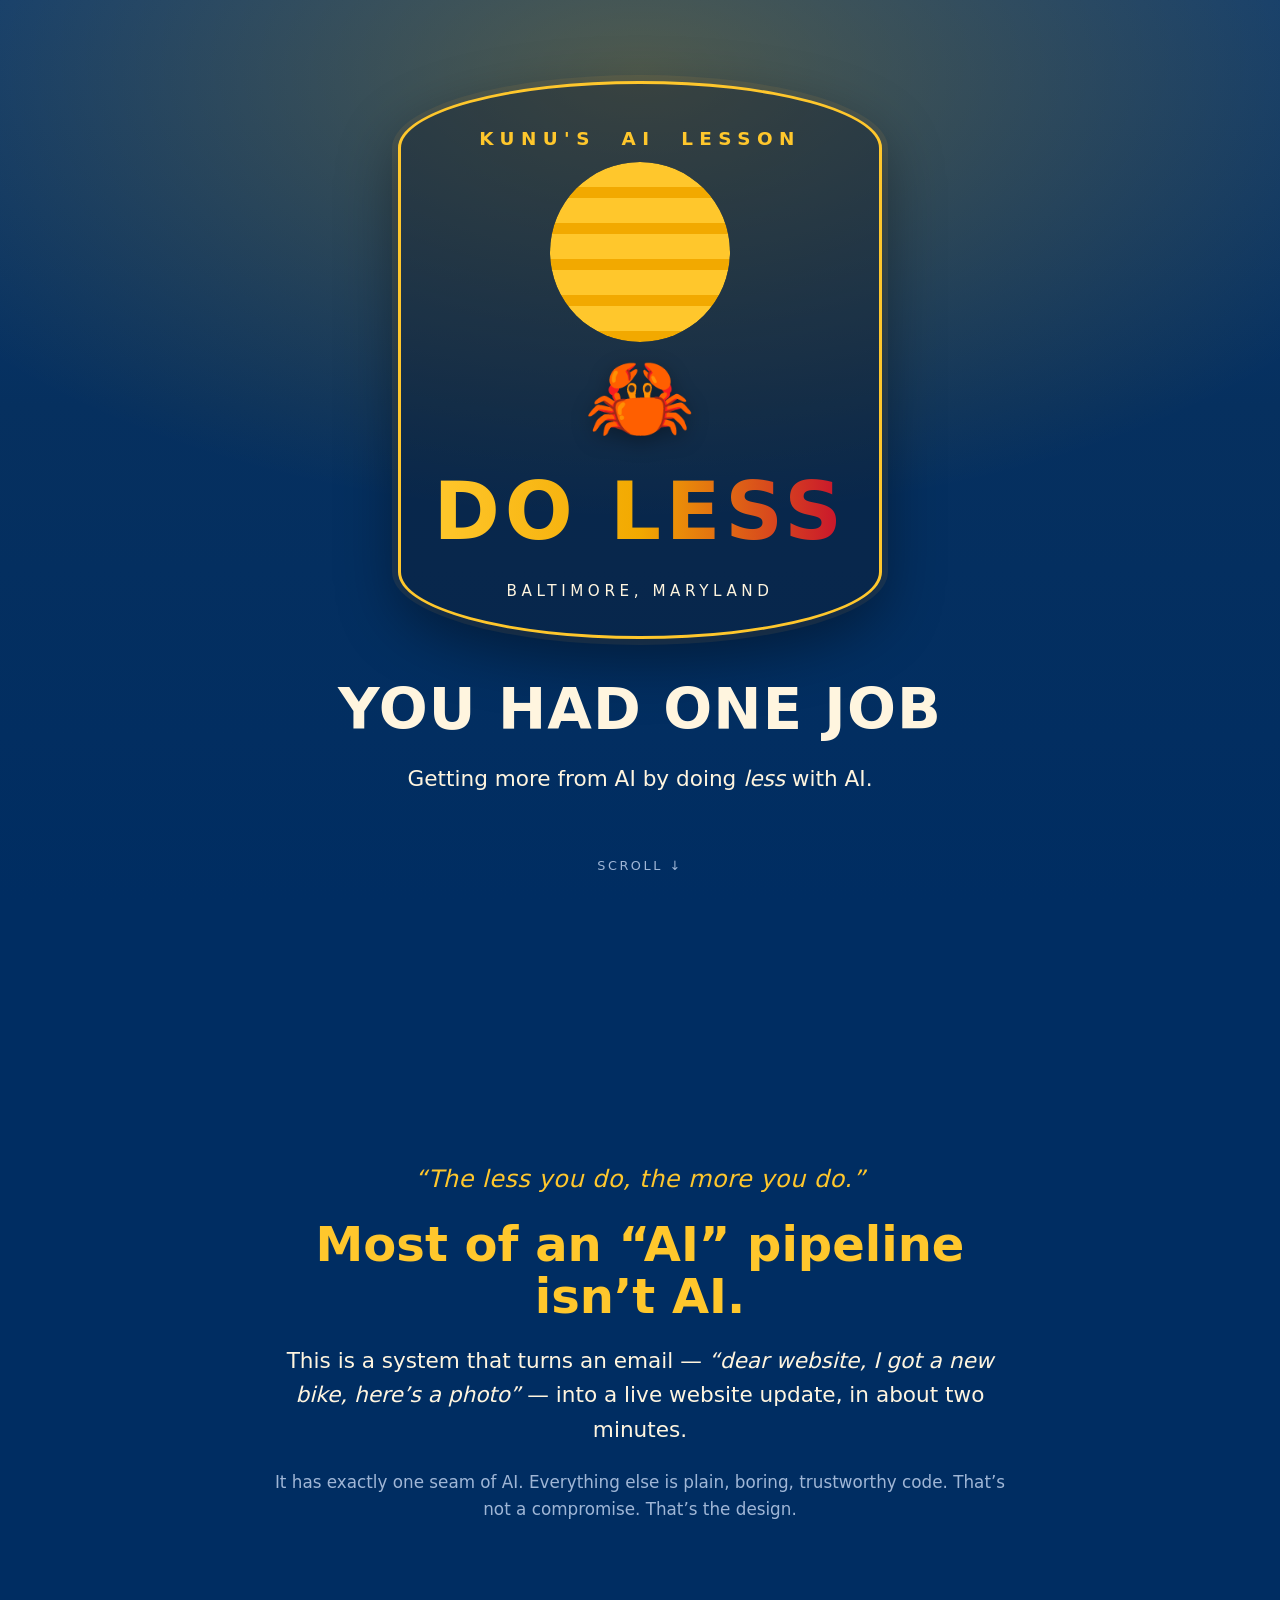
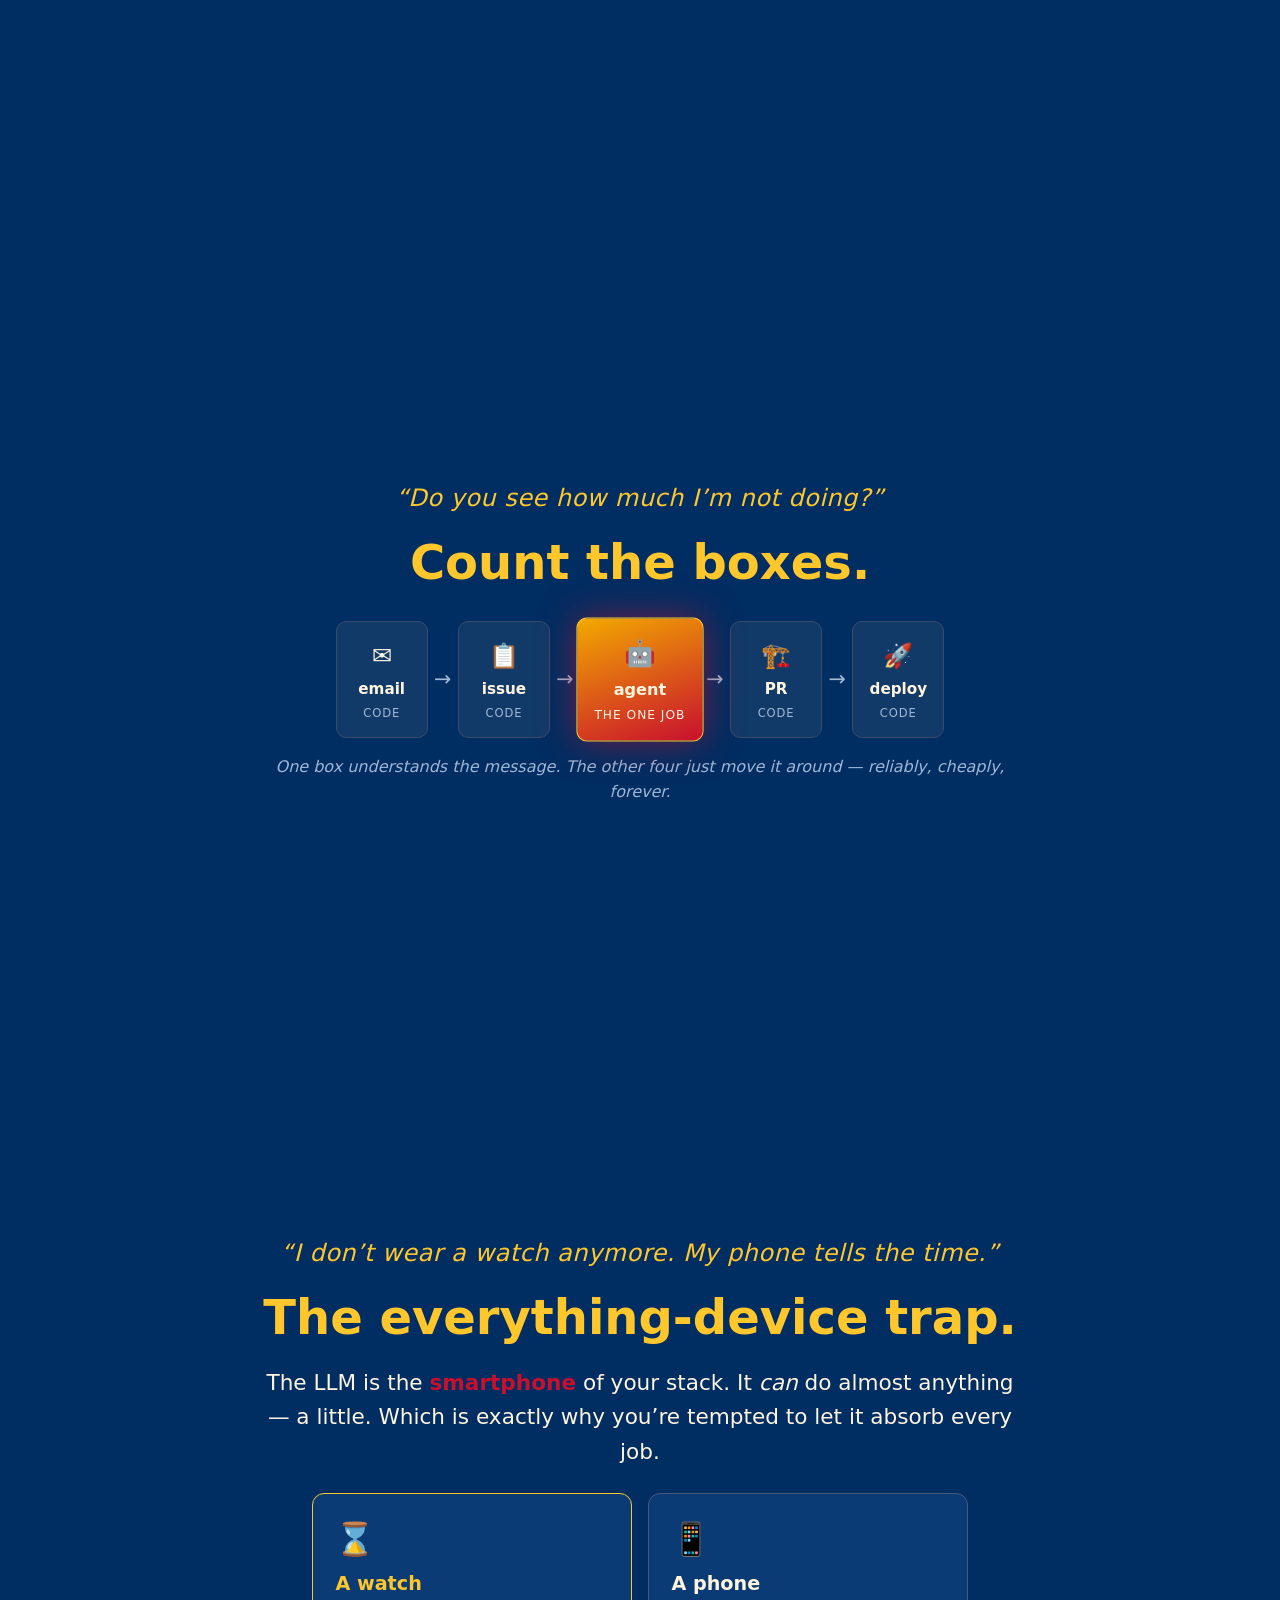
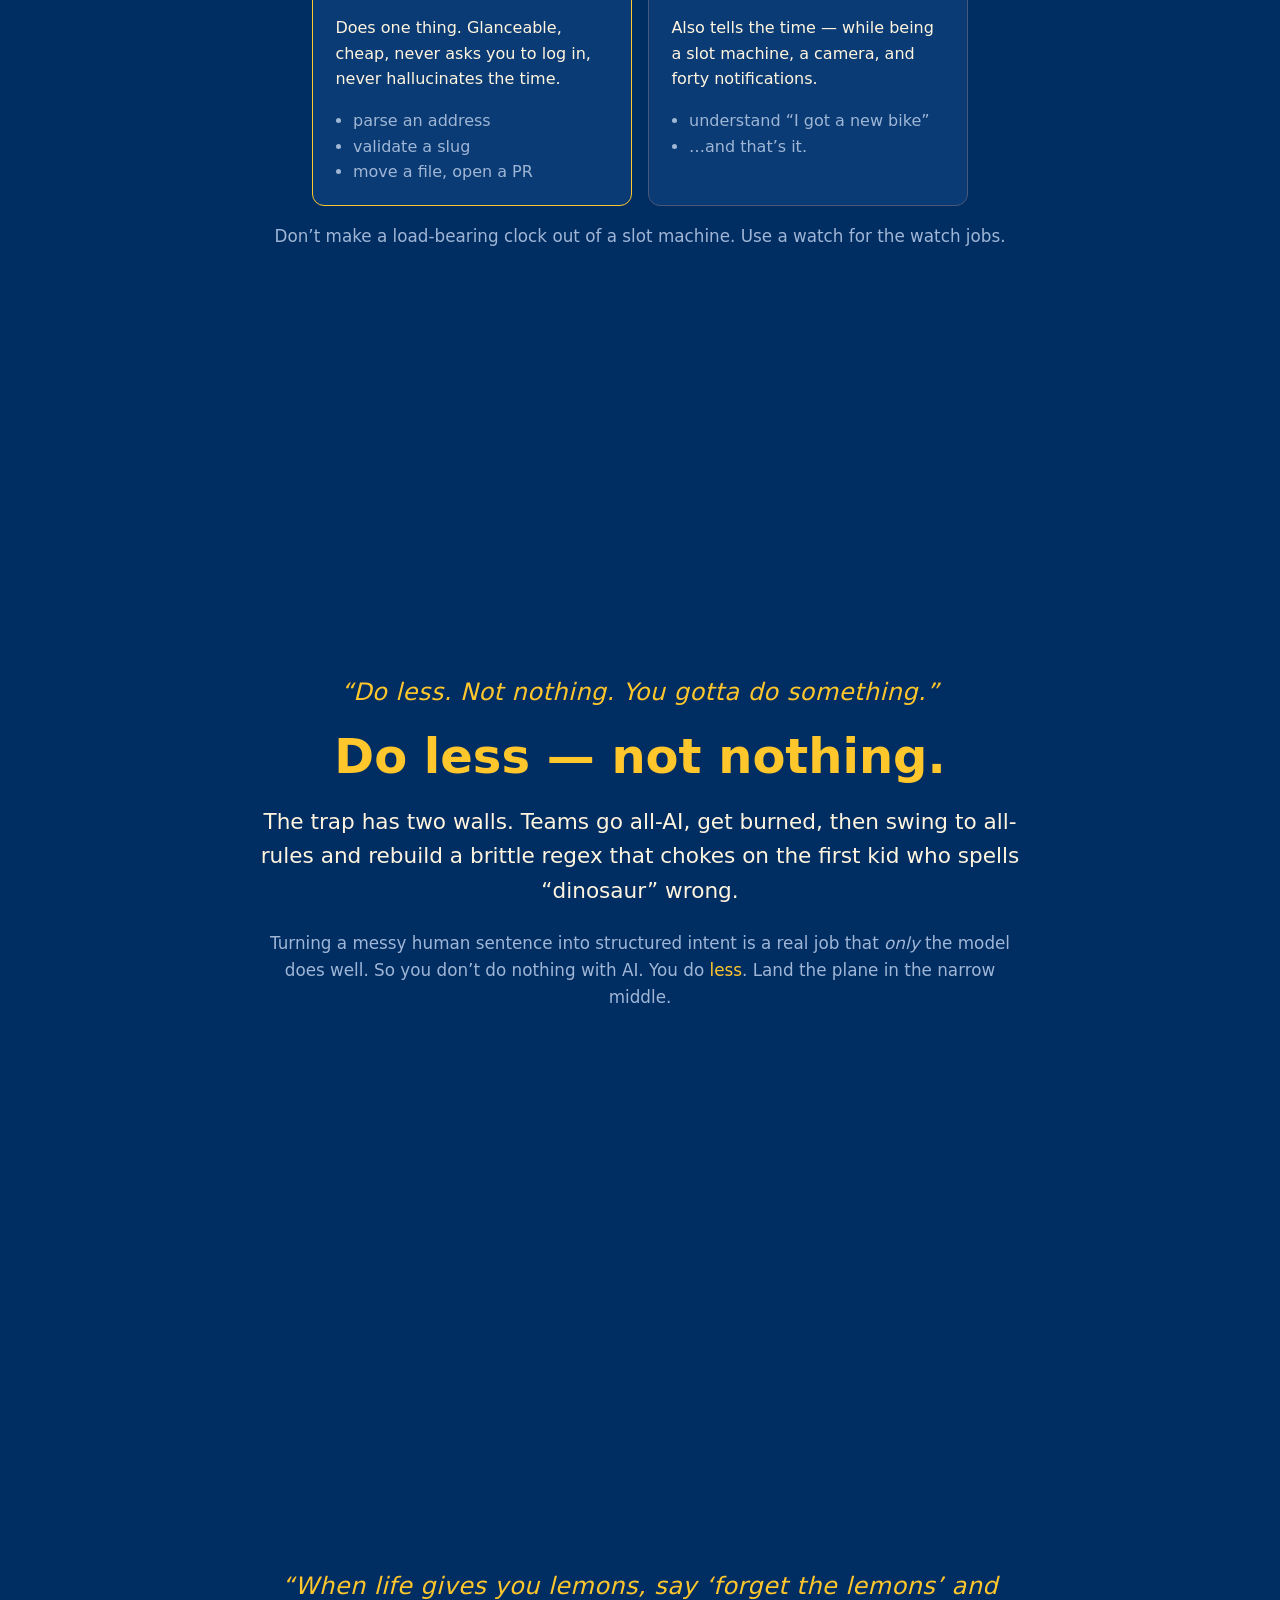
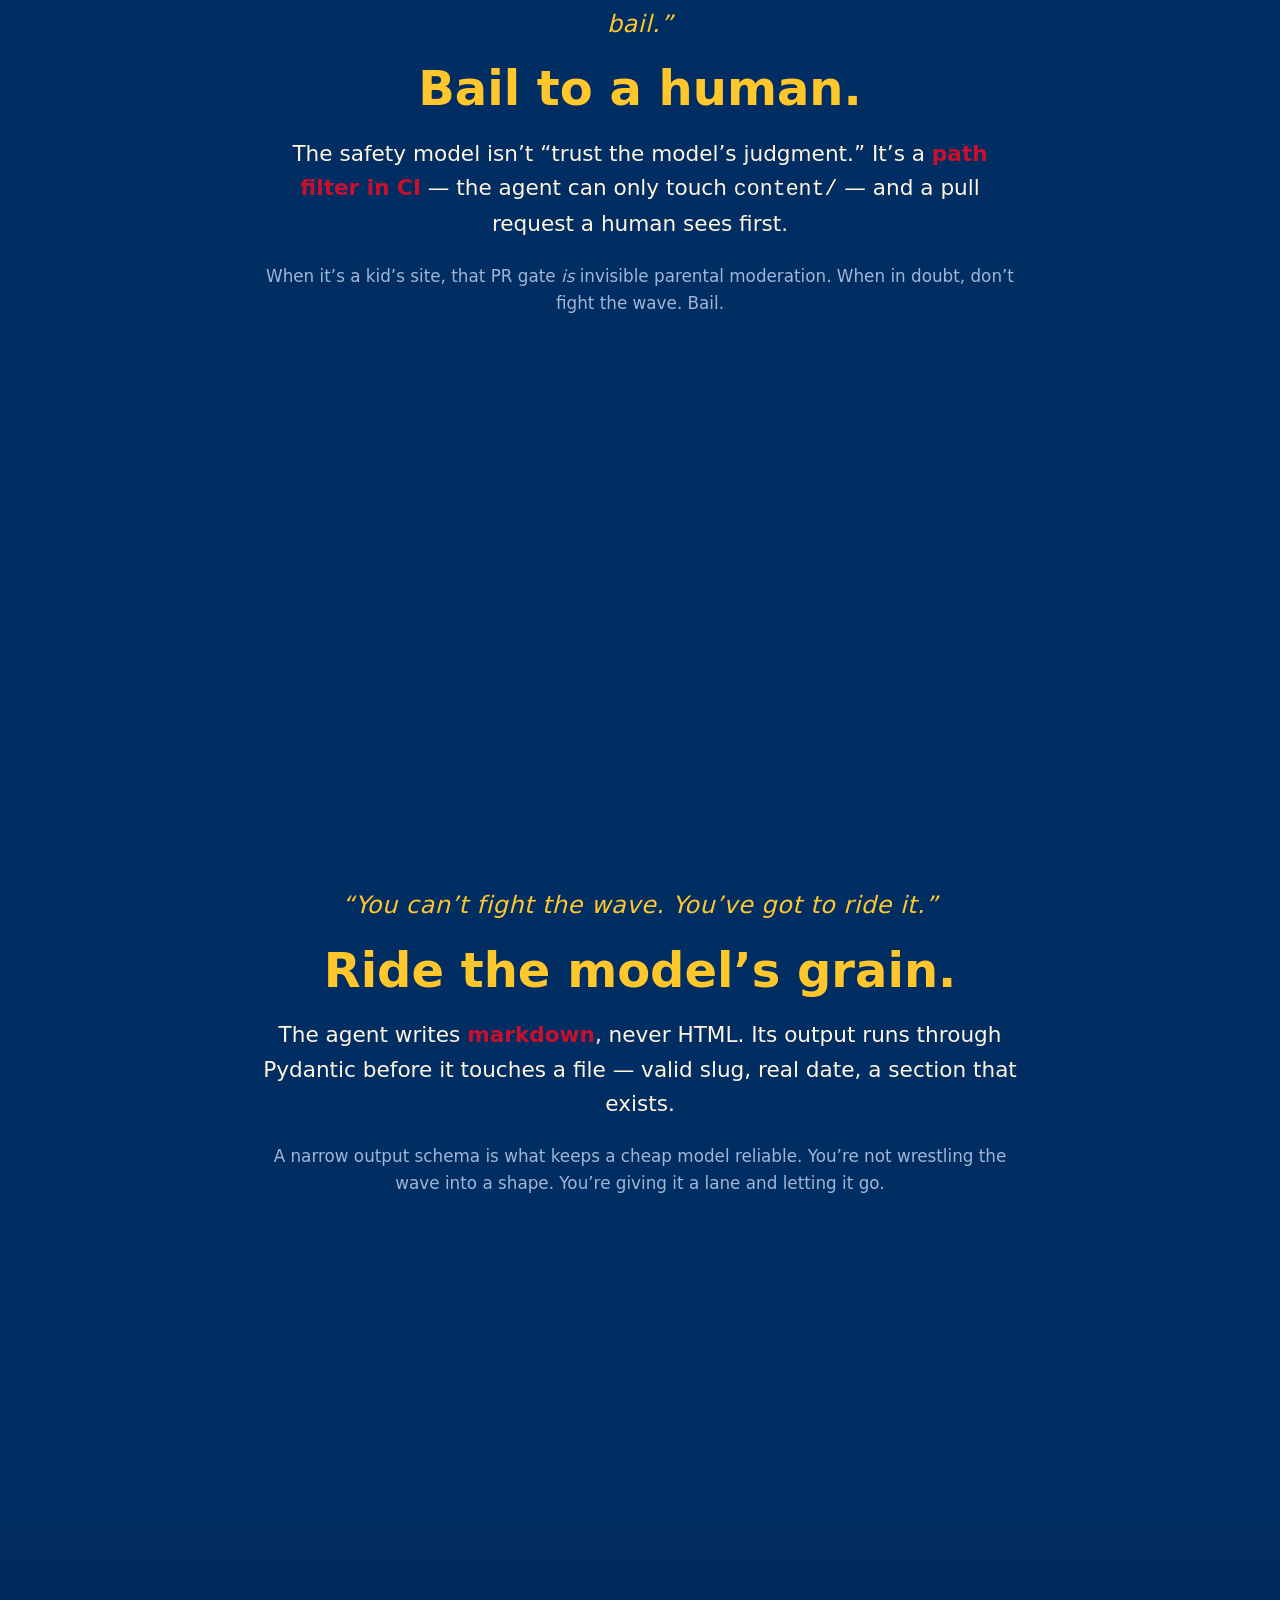
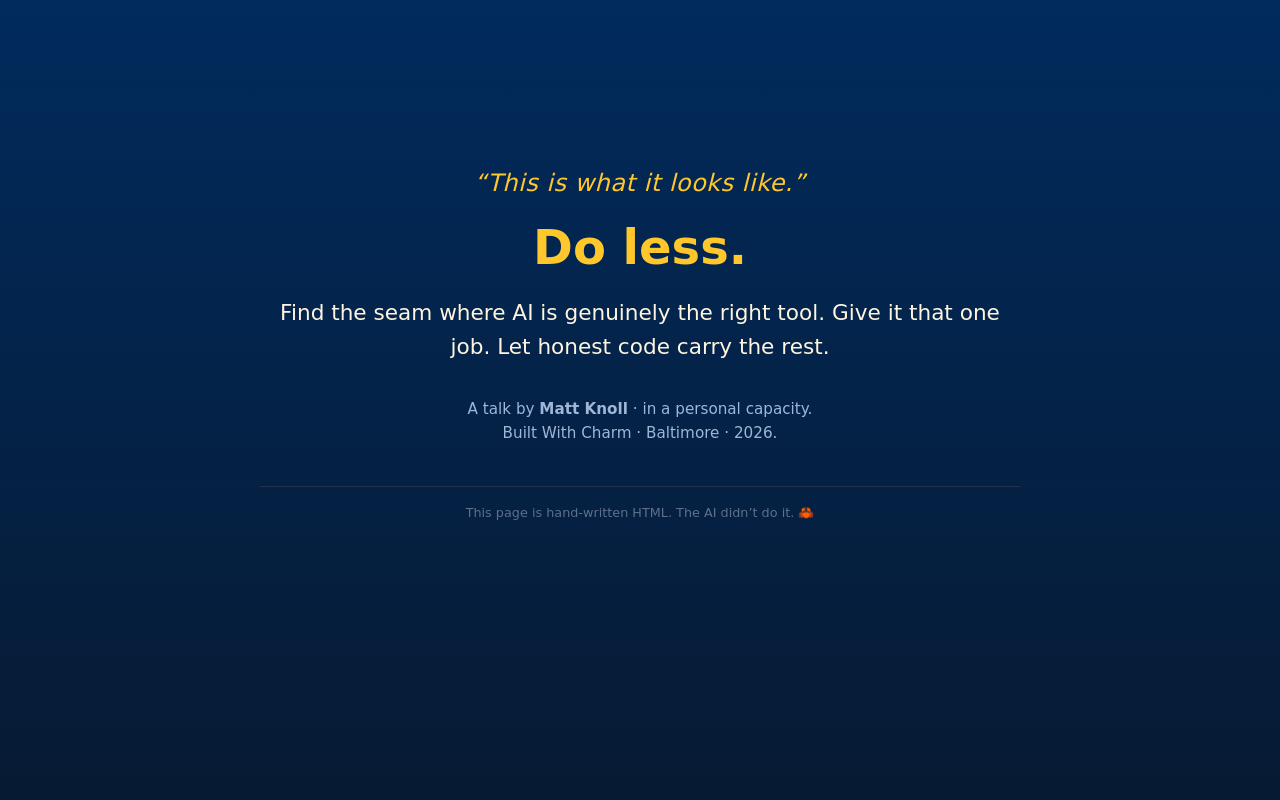
==== static/talk/index.html @ cae9446e "Add "You Had One Job" talk page at /talk/ Self-contained, zero-JS scrollytelling page for the "Built" ====
<!DOCTYPE html>
<html lang="en">
<head>
<meta charset="utf-8">
<meta name="viewport" content="width=device-width, initial-scale=1">
<title>You Had One Job — Kunu's AI Lesson</title>
<meta name="description" content="Getting more from AI by doing less with AI. An email-to-website pipeline, and the one seam where AI belongs.">

<style>
  /* ------------------------------------------------------------------
     A talk, as a scrollable page. Hand-written HTML — the AI didn't
     do this part. Do less. (Single self-contained file on purpose so
     it can be dropped anywhere static.)
  ------------------------------------------------------------------ */
  :root {
    /* Old Bay tin palette — navy label, golden tin, steamed-crab red. */
    --navy:   #002d62;   /* Old Bay label blue — page base    */
    --navy2:  #0b3b74;   /* lifted panel blue                 */
    --code:   #123a68;   /* "plumbing" box blue               */
    --cream:  #fff5df;   /* tin cream — body text             */
    --muted:  #9fb6d6;   /* dim slate-blue — labels           */
    --gold:   #ffc72c;   /* Old Bay yellow — primary accent   */
    --gold2:  #f2a900;   /* deep amber                        */
    --red:    #c8102e;   /* Old Bay red — the one job / pops  */
  }

  * { box-sizing: border-box; }

  html { scroll-behavior: smooth; }

  body {
    margin: 0;
    font-family: system-ui, -apple-system, "Segoe UI", Roboto, sans-serif;
    line-height: 1.6;
    color: var(--cream);
    background: var(--navy);
    -webkit-font-smoothing: antialiased;
  }

  /* Each beat is a full-height scroll section. */
  .scene {
    min-height: 100vh;
    display: flex;
    flex-direction: column;
    justify-content: center;
    align-items: center;
    text-align: center;
    padding: 4rem 1.25rem;
    position: relative;
  }
  .inner { max-width: 760px; width: 100%; }

  /* Section eyebrow: the Kunu quote that titles each chapter. */
  .kunu {
    font-style: italic;
    color: var(--gold);
    letter-spacing: 0.02em;
    font-size: clamp(1.05rem, 2.6vw, 1.5rem);
    margin: 0 0 1.25rem;
  }
  .kunu::before { content: "\201C"; }
  .kunu::after  { content: "\201D"; }

  h1, h2 { line-height: 1.08; margin: 0 0 1rem; font-weight: 800; }
  h2 { font-size: clamp(1.8rem, 5vw, 3rem); color: var(--gold); }

  p.lead { font-size: clamp(1.1rem, 2.4vw, 1.35rem); color: var(--cream); }
  p.sub  { color: var(--muted); font-size: 1.05rem; }
  strong.hi { color: var(--red); }
  .teal { color: var(--gold); }

  /* ---------------------------- COVER ---------------------------- */
  #cover {
    background:
      radial-gradient(120% 90% at 50% 8%, rgba(242,169,0,0.30), transparent 55%),
      linear-gradient(180deg, #0a3a72 0%, #06305f 45%, #002d62 100%);
  }
  .badge {
    display: inline-block;
    padding: 2.5rem 2rem 2rem;
    border: 3px solid var(--gold);
    border-radius: 50% / 12%;
    background: rgba(15,24,38,0.35);
    box-shadow: 0 0 0 6px rgba(255,179,71,0.08), 0 20px 60px rgba(0,0,0,0.4);
  }
  .badge .arc {
    text-transform: uppercase;
    letter-spacing: 0.35em;
    font-weight: 800;
    color: var(--gold);
    font-size: clamp(0.8rem, 2.4vw, 1.15rem);
    margin-bottom: 0.5rem;
  }
  /* The setting sun with retro stripe bands. */
  .sun {
    width: clamp(120px, 30vw, 180px);
    height: clamp(120px, 30vw, 180px);
    margin: 0.5rem auto 0.75rem;
    border-radius: 50%;
    background:
      repeating-linear-gradient(
        180deg,
        var(--gold) 0 14%,
        var(--gold2) 14% 20%);
    -webkit-mask: linear-gradient(#000, #000);
    position: relative;
    overflow: hidden;
    box-shadow: 0 0 60px rgba(255,199,44,0.5);
  }
  .mascot {
    font-size: clamp(3rem, 11vw, 5.5rem);
    line-height: 1;
    filter: drop-shadow(0 6px 10px rgba(0,0,0,0.35));
  }
  .doless {
    font-size: clamp(2.6rem, 11vw, 5rem);
    font-weight: 900;
    letter-spacing: 0.06em;
    margin: 0.4rem 0 0.2rem;
    background: linear-gradient(90deg, var(--gold), var(--gold2), var(--red));
    -webkit-background-clip: text;
    background-clip: text;
    color: transparent;
  }
  .place {
    text-transform: uppercase;
    letter-spacing: 0.3em;
    color: var(--cream);
    font-size: clamp(0.7rem, 2vw, 0.95rem);
  }
  .cover-title { margin-top: 2.5rem; }
  .cover-title h1 {
    font-size: clamp(2rem, 7vw, 3.6rem);
    text-transform: uppercase;
    letter-spacing: 0.02em;
  }

  .scrollcue {
    position: absolute; bottom: 1.5rem; left: 50%; transform: translateX(-50%);
    color: var(--muted); font-size: 0.8rem; letter-spacing: 0.2em;
    text-transform: uppercase; animation: bob 2s ease-in-out infinite;
  }
  @keyframes bob { 0%,100%{ transform: translate(-50%,0); } 50%{ transform: translate(-50%,8px);} }

  /* ------------------------- PIPELINE --------------------------- */
  .pipe {
    display: flex; flex-wrap: wrap; justify-content: center; align-items: stretch;
    gap: 0.4rem; margin: 2rem 0 1rem;
  }
  .node {
    background: var(--code);
    border: 1px solid #3a4a6b;
    border-radius: 10px;
    padding: 0.9rem 1rem;
    min-width: 92px;
    display: flex; flex-direction: column; gap: 0.15rem;
    justify-content: center;
  }
  .node .glyph { font-size: 1.5rem; }
  .node .name { font-weight: 700; font-size: 0.95rem; }
  .node .tag  { font-size: 0.72rem; color: var(--muted); text-transform: uppercase; letter-spacing: 0.08em; }
  .node.ai {
    background: linear-gradient(160deg, var(--gold2), var(--red));
    border-color: var(--gold);
    box-shadow: 0 0 34px rgba(200,16,46,0.55);
    transform: scale(1.06);
  }
  .node.ai .tag { color: #fff2e6; }
  .arrow { align-self: center; color: var(--muted); font-size: 1.3rem; }
  .caption { color: var(--muted); font-style: italic; margin-top: 0.5rem; }

  /* Two-column watch/phone contrast. */
  .versus { display: flex; flex-wrap: wrap; gap: 1rem; justify-content: center; margin-top: 1.5rem; }
  .card {
    flex: 1 1 260px; max-width: 320px; text-align: left;
    background: var(--navy2); border: 1px solid #2b3a58; border-radius: 12px;
    padding: 1.25rem 1.4rem;
  }
  .card h3 { margin: 0.2rem 0 0.5rem; font-size: 1.2rem; }
  .card .big { font-size: 2rem; }
  .card.watch { border-color: var(--gold); }
  .card.phone { border-color: #4a5878; }
  .card ul { margin: 0.5rem 0 0; padding-left: 1.1rem; color: var(--muted); }
  .card.watch h3 { color: var(--gold); }

  /* Closing. */
  #close { background: linear-gradient(180deg, #002d62, #071a33); }
  .whoami { color: var(--muted); font-size: 0.95rem; margin-top: 2rem; }
  .whoami a { color: var(--gold); }
  .footwink {
    margin-top: 2.5rem; font-size: 0.8rem; color: #5f6f8c;
    border-top: 1px solid #24314c; padding-top: 1rem;
  }

  /* Scroll-reveal, no JavaScript. Content fades up as it enters the
     viewport using a CSS scroll-driven animation. Default state is
     fully visible, so browsers without view() timelines just show the
     content plainly — progressive enhancement, nothing to break. */
  @supports (animation-timeline: view()) {
    .reveal {
      animation: reveal-in linear both;
      animation-timeline: view();
      animation-range: entry 5% entry 45%;
    }
    @keyframes reveal-in {
      from { opacity: 0; transform: translateY(28px); }
      to   { opacity: 1; transform: none; }
    }
  }
  @media (prefers-reduced-motion: reduce) {
    .reveal { animation: none; opacity: 1; transform: none; }
    .scrollcue { animation: none; }
    html { scroll-behavior: auto; }
  }
</style>
</head>
<body>

<!-- ============================ COVER ============================ -->
<section class="scene" id="cover">
  <div class="inner reveal">
    <div class="badge">
      <div class="arc">Kunu's&nbsp;&nbsp;AI&nbsp;&nbsp;Lesson</div>
      <div class="sun"></div>
      <div class="mascot" title="crab, reclining (real art TBD)">&#129408;</div>
      <div class="doless">DO LESS</div>
      <div class="place">Baltimore, Maryland</div>
    </div>
    <div class="cover-title">
      <h1>You Had One Job</h1>
      <p class="lead">Getting more from AI by doing <em>less</em> with AI.</p>
    </div>
  </div>
  <div class="scrollcue">scroll &#8595;</div>
</section>

<!-- ============================ THESIS =========================== -->
<section class="scene">
  <div class="inner reveal">
    <p class="kunu">The less you do, the more you do.</p>
    <h2>Most of an &ldquo;AI&rdquo; pipeline<br>isn&rsquo;t AI.</h2>
    <p class="lead">
      This is a system that turns an email &mdash; <em>&ldquo;dear website, I got a new
      bike, here&rsquo;s a photo&rdquo;</em> &mdash; into a live website update, in about two minutes.
    </p>
    <p class="sub">
      It has exactly one seam of AI. Everything else is plain, boring,
      trustworthy code. That&rsquo;s not a compromise. That&rsquo;s the design.
    </p>
  </div>
</section>

<!-- =========================== PIPELINE ========================== -->
<section class="scene">
  <div class="inner reveal">
    <p class="kunu">Do you see how much I&rsquo;m <em>not</em> doing?</p>
    <h2>Count the boxes.</h2>
    <div class="pipe">
      <div class="node"><span class="glyph">&#9993;&#65039;</span><span class="name">email</span><span class="tag">code</span></div>
      <span class="arrow">&#8594;</span>
      <div class="node"><span class="glyph">&#128203;</span><span class="name">issue</span><span class="tag">code</span></div>
      <span class="arrow">&#8594;</span>
      <div class="node ai"><span class="glyph">&#129302;</span><span class="name">agent</span><span class="tag">the one job</span></div>
      <span class="arrow">&#8594;</span>
      <div class="node"><span class="glyph">&#127959;&#65039;</span><span class="name">PR</span><span class="tag">code</span></div>
      <span class="arrow">&#8594;</span>
      <div class="node"><span class="glyph">&#128640;</span><span class="name">deploy</span><span class="tag">code</span></div>
    </div>
    <p class="caption">One box understands the message. The other four just move it around &mdash; reliably, cheaply, forever.</p>
  </div>
</section>

<!-- ========================= WATCH / PHONE ======================= -->
<section class="scene">
  <div class="inner reveal">
    <p class="kunu">I don&rsquo;t wear a watch anymore. My phone tells the time.</p>
    <h2>The everything-device trap.</h2>
    <p class="lead">
      The LLM is the <strong class="hi">smartphone</strong> of your stack. It <em>can</em> do
      almost anything &mdash; a little. Which is exactly why you&rsquo;re tempted to
      let it absorb every job.
    </p>
    <div class="versus">
      <div class="card watch">
        <div class="big">&#8987;</div>
        <h3>A watch</h3>
        <p>Does one thing. Glanceable, cheap, never asks you to log in, never hallucinates the time.</p>
        <ul>
          <li>parse an address</li>
          <li>validate a slug</li>
          <li>move a file, open a PR</li>
        </ul>
      </div>
      <div class="card phone">
        <div class="big">&#128241;</div>
        <h3>A phone</h3>
        <p>Also tells the time &mdash; while being a slot machine, a camera, and forty notifications.</p>
        <ul>
          <li>understand &ldquo;I got a new bike&rdquo;</li>
          <li>&hellip;and that&rsquo;s it.</li>
        </ul>
      </div>
    </div>
    <p class="sub">Don&rsquo;t make a load-bearing clock out of a slot machine. Use a watch for the watch jobs.</p>
  </div>
</section>

<!-- ========================== CALIBRATION ======================== -->
<section class="scene">
  <div class="inner reveal">
    <p class="kunu">Do less. Not nothing. You gotta do <em>something</em>.</p>
    <h2>Do less &mdash; not nothing.</h2>
    <p class="lead">
      The trap has two walls. Teams go all-AI, get burned, then swing to
      all-rules and rebuild a brittle regex that chokes on the first kid who
      spells &ldquo;dinosaur&rdquo; wrong.
    </p>
    <p class="sub">
      Turning a messy human sentence into structured intent is a real job
      that <em>only</em> the model does well. So you don&rsquo;t do nothing with AI.
      You do <span class="teal">less</span>. Land the plane in the narrow middle.
    </p>
  </div>
</section>

<!-- ============================ BAIL ============================= -->
<section class="scene">
  <div class="inner reveal">
    <p class="kunu">When life gives you lemons, say &lsquo;forget the lemons&rsquo; and bail.</p>
    <h2>Bail to a human.</h2>
    <p class="lead">
      The safety model isn&rsquo;t &ldquo;trust the model&rsquo;s judgment.&rdquo; It&rsquo;s a
      <strong class="hi">path filter in CI</strong> &mdash; the agent can only touch
      <code>content/</code> &mdash; and a pull request a human sees first.
    </p>
    <p class="sub">
      When it&rsquo;s a kid&rsquo;s site, that PR gate <em>is</em> invisible parental
      moderation. When in doubt, don&rsquo;t fight the wave. Bail.
    </p>
  </div>
</section>

<!-- ============================ WAVE ============================= -->
<section class="scene">
  <div class="inner reveal">
    <p class="kunu">You can&rsquo;t fight the wave. You&rsquo;ve got to ride it.</p>
    <h2>Ride the model&rsquo;s grain.</h2>
    <p class="lead">
      The agent writes <strong class="hi">markdown</strong>, never HTML. Its output
      runs through Pydantic before it touches a file &mdash; valid slug, real date,
      a section that exists.
    </p>
    <p class="sub">
      A narrow output schema is what keeps a cheap model reliable. You&rsquo;re not
      wrestling the wave into a shape. You&rsquo;re giving it a lane and letting it go.
    </p>
  </div>
</section>

<!-- ============================ CLOSE ============================ -->
<section class="scene" id="close">
  <div class="inner reveal">
    <p class="kunu">This is what it looks like.</p>
    <h2>Do less.</h2>
    <p class="lead">
      Find the seam where AI is genuinely the right tool. Give it that
      one job. Let honest code carry the rest.
    </p>
    <p class="whoami">
      A talk by <strong>Matt Knoll</strong> &middot; in a personal capacity.<br>
      Built With Charm &middot; Baltimore &middot; 2026.
    </p>
    <p class="footwink">
      This page is hand-written HTML. The AI didn&rsquo;t do it. &#129408;
    </p>
  </div>
</section>

</body>
</html>
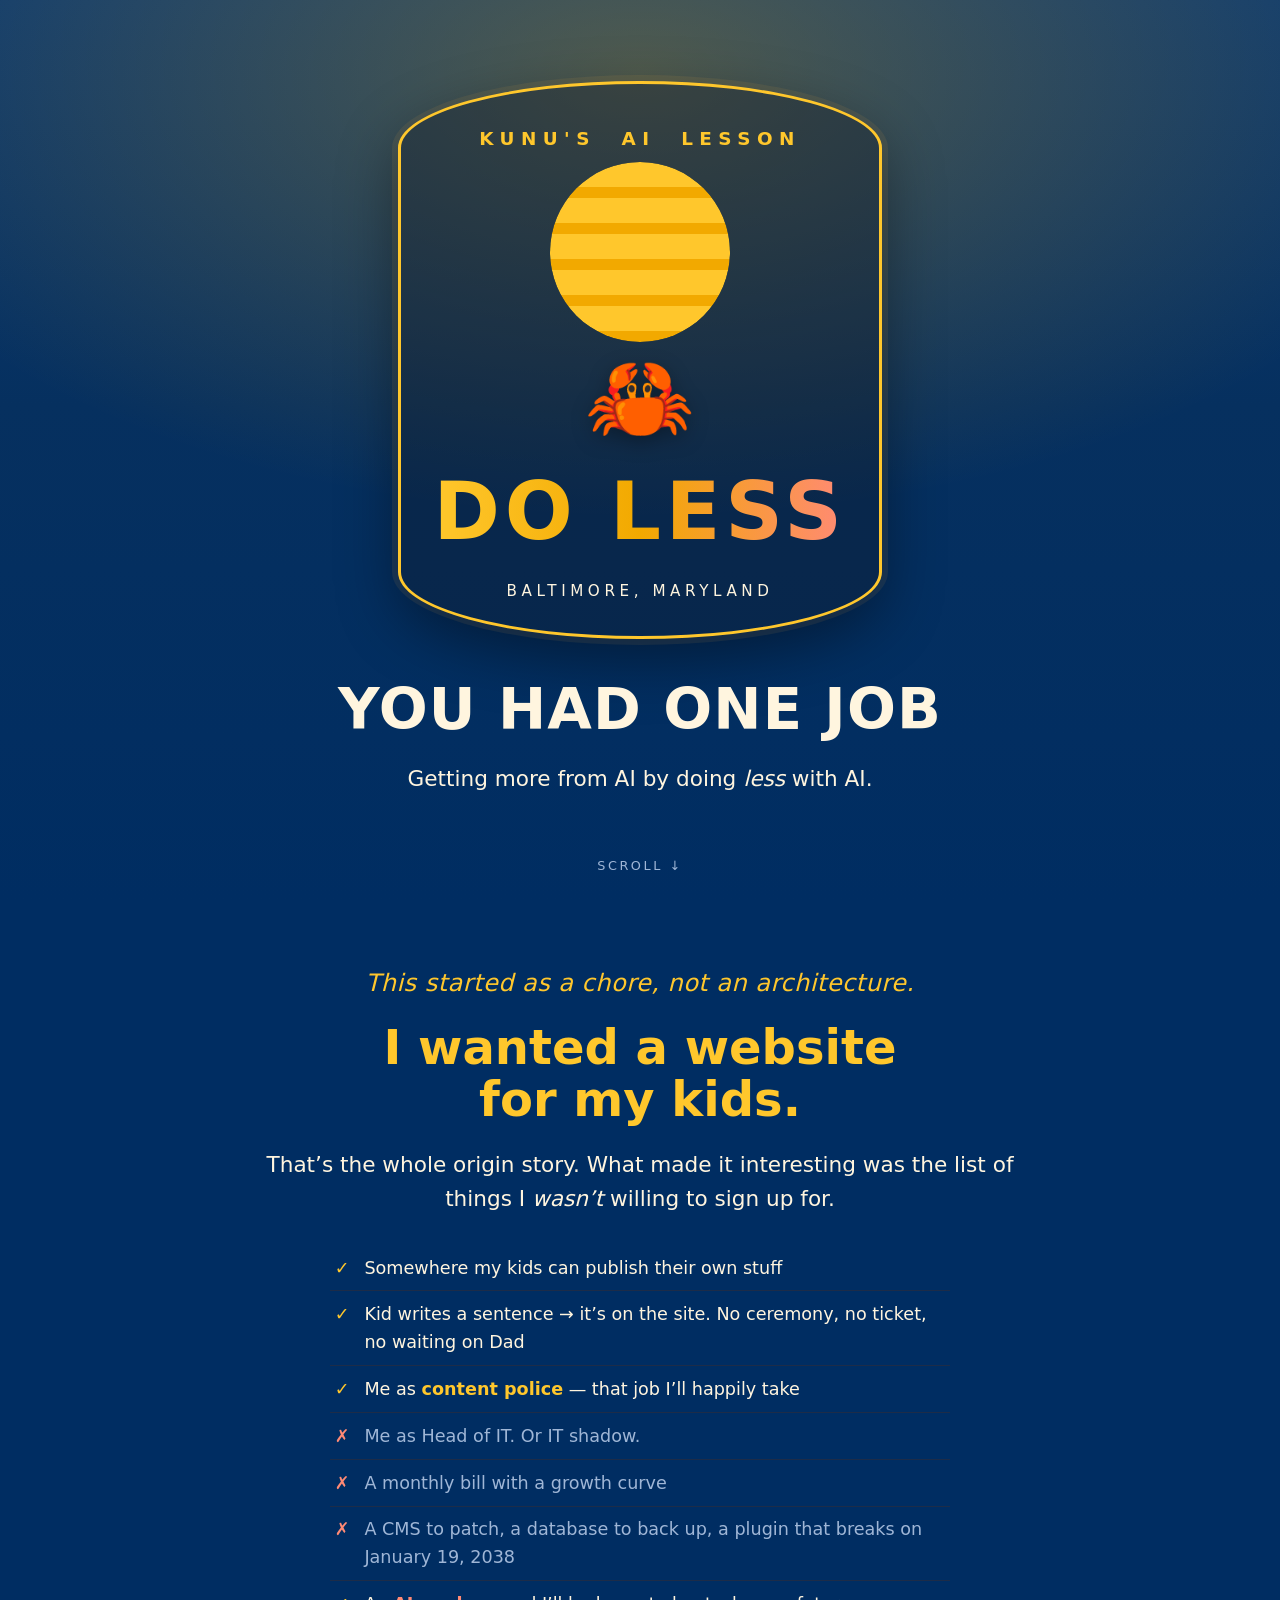
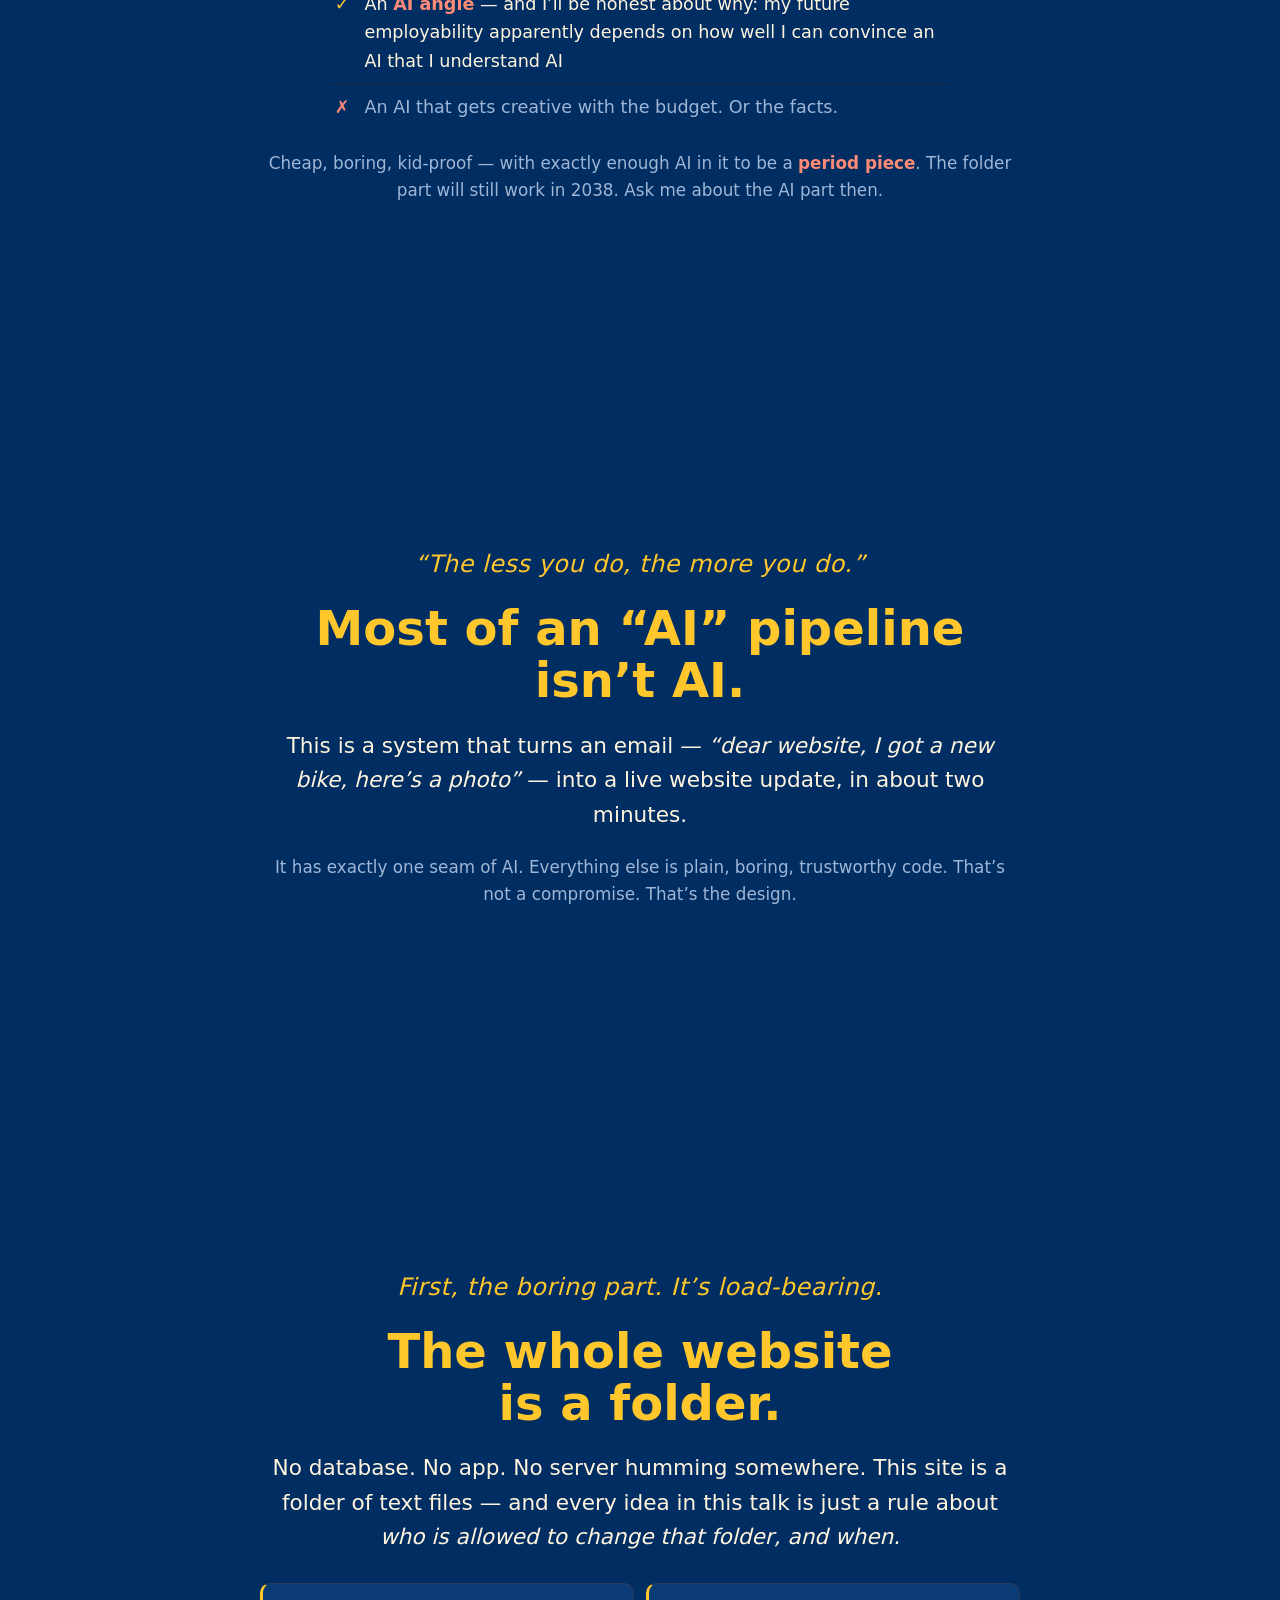
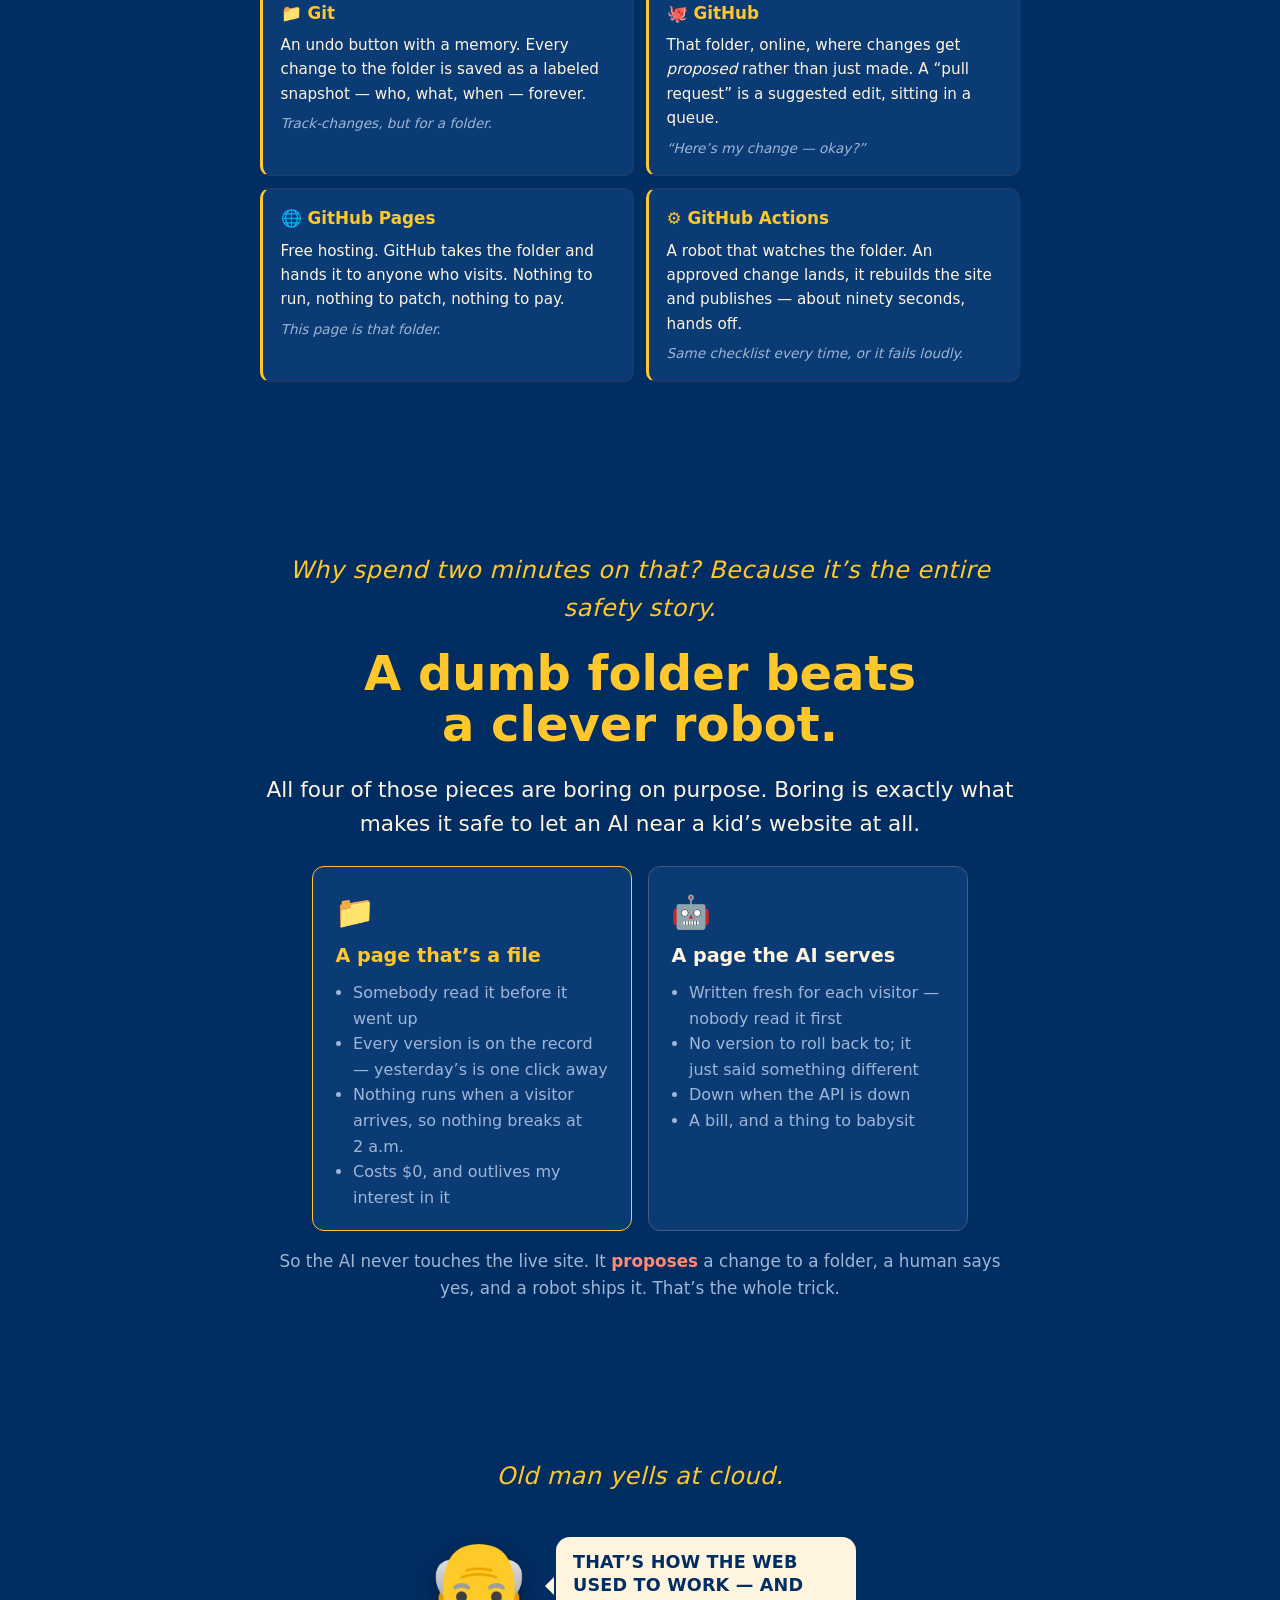
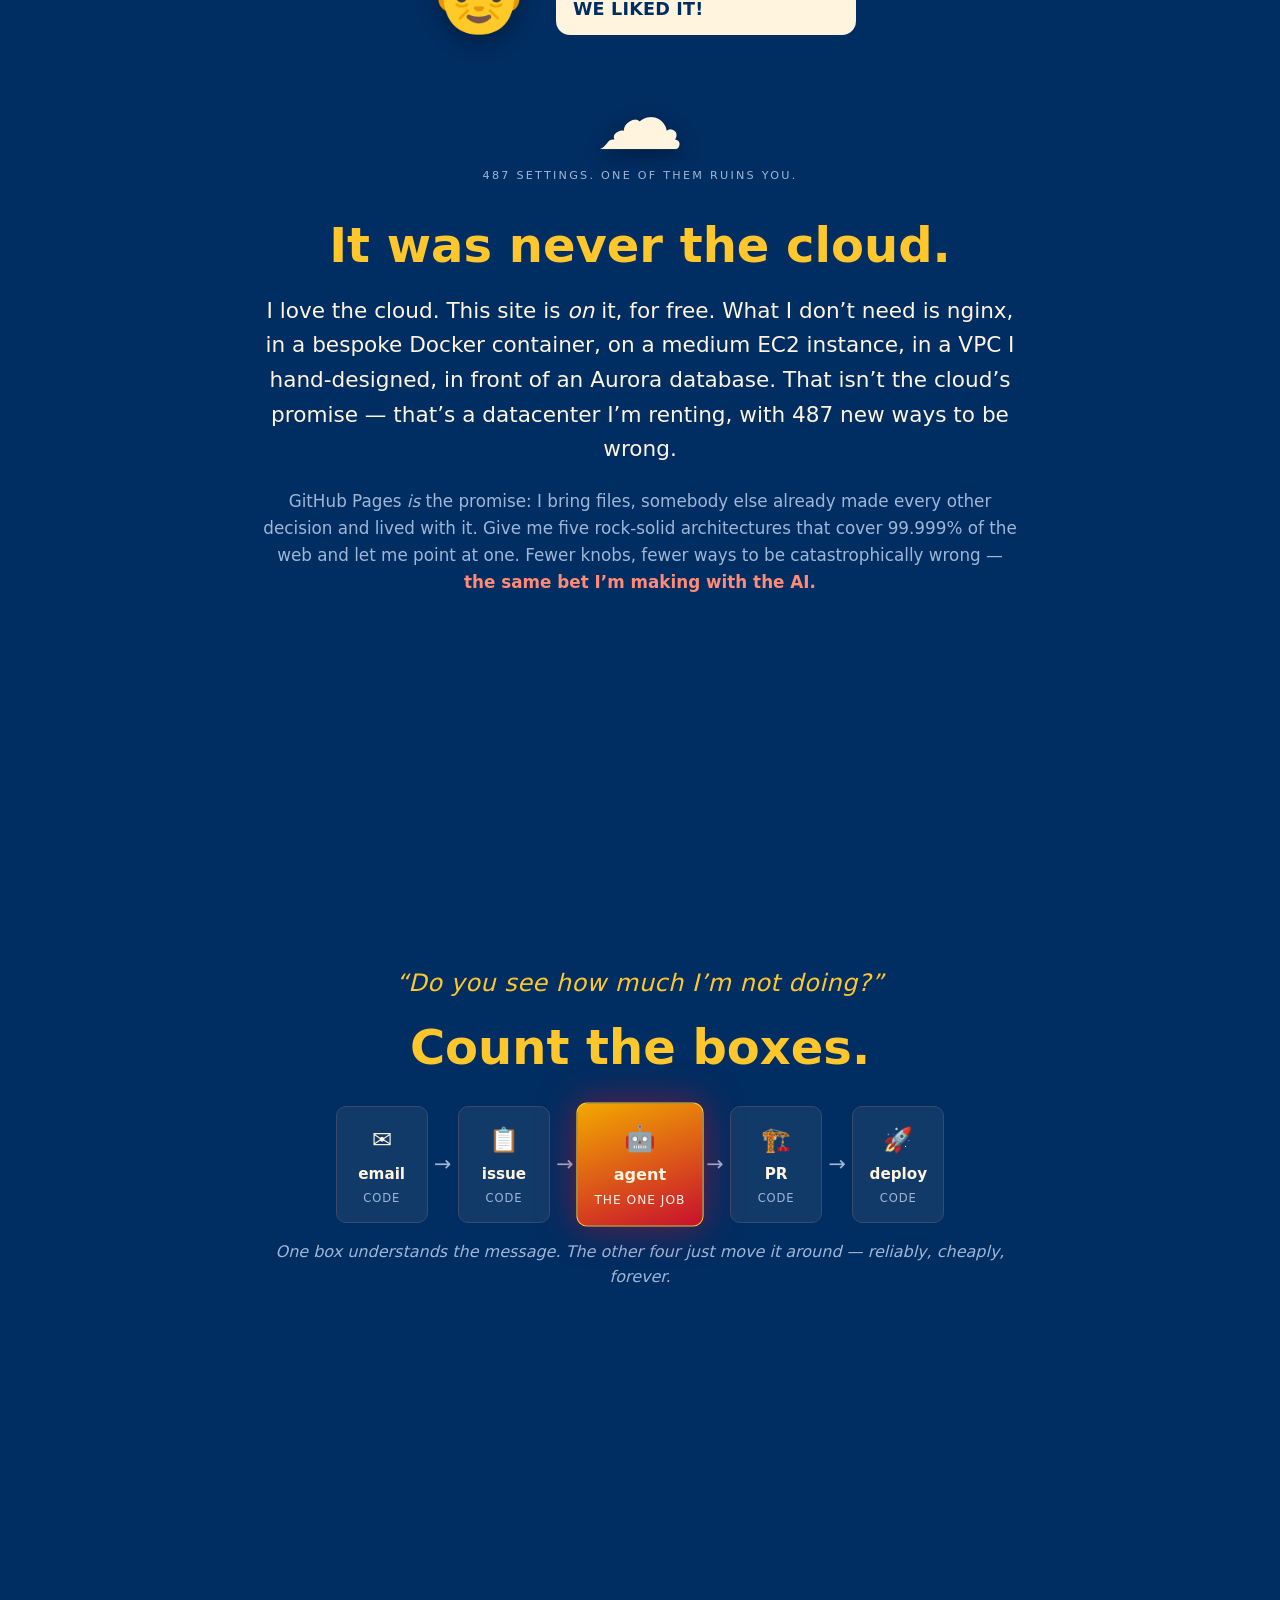
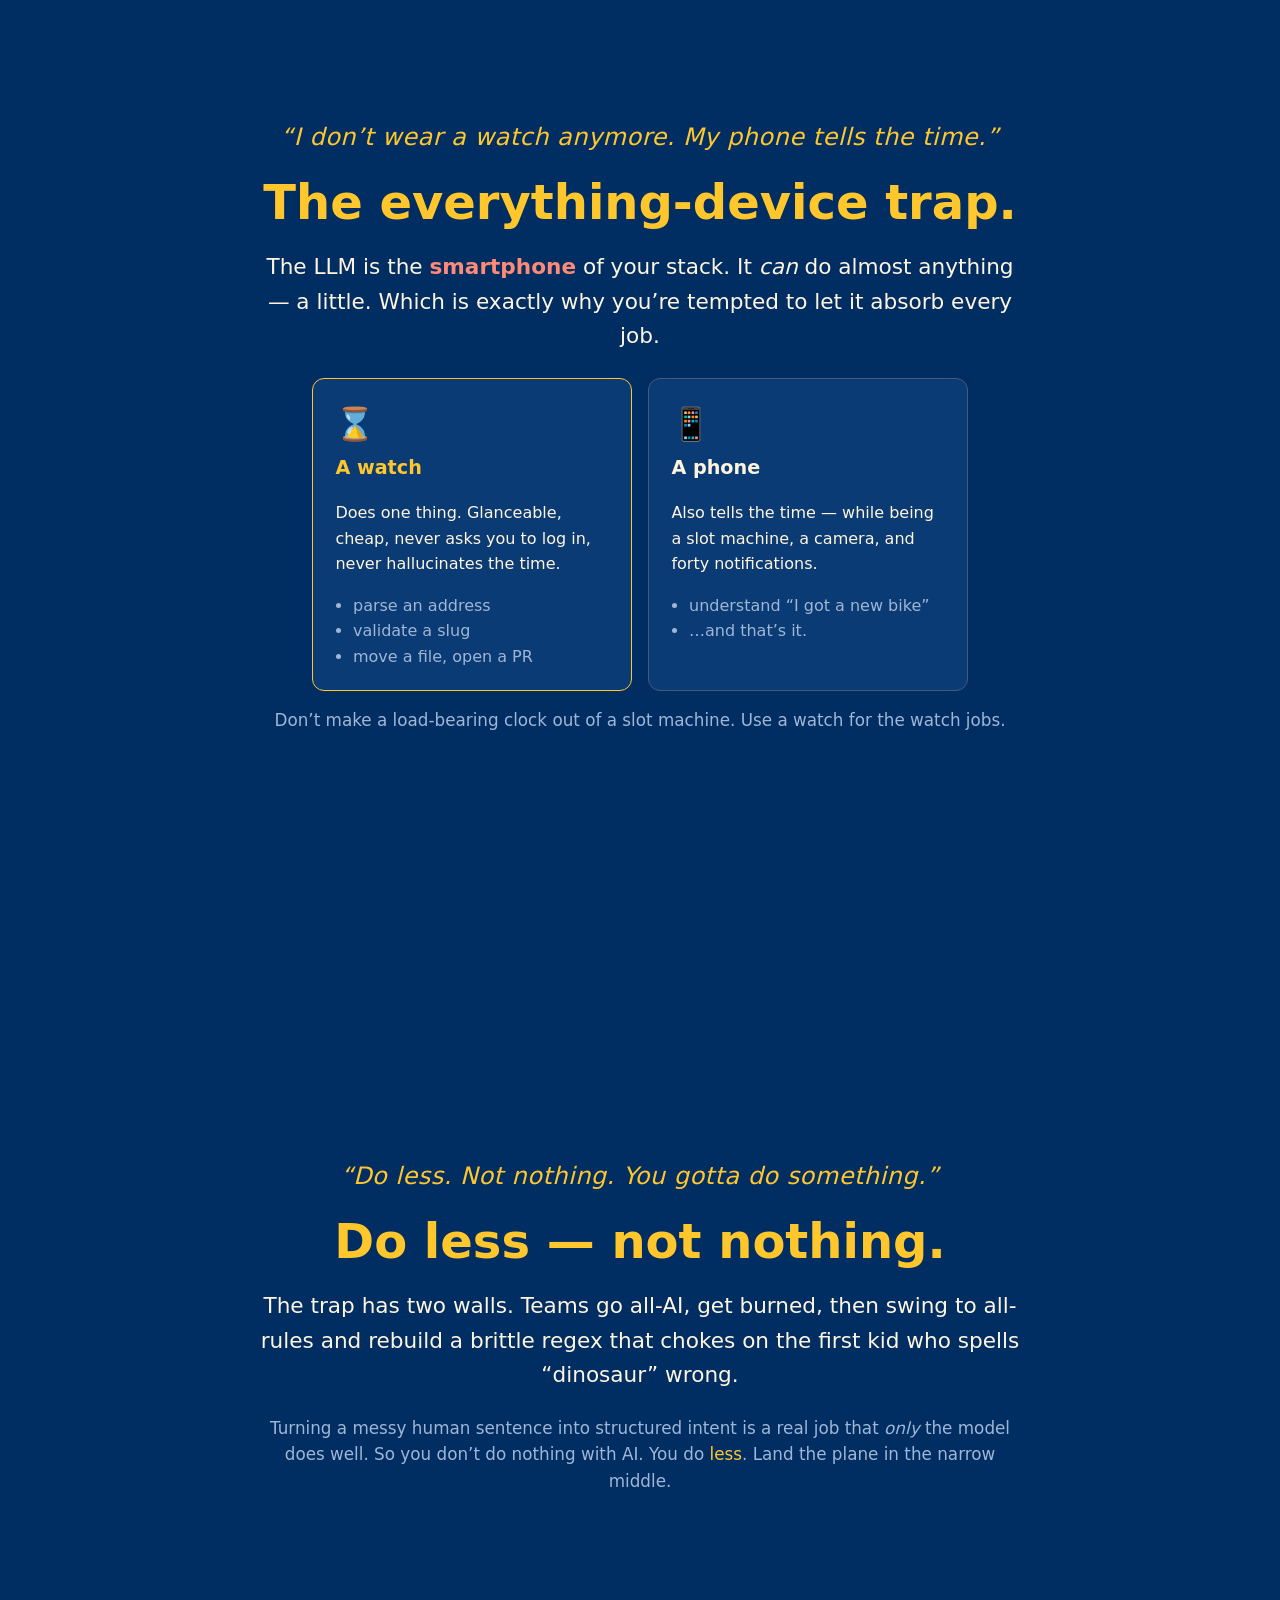
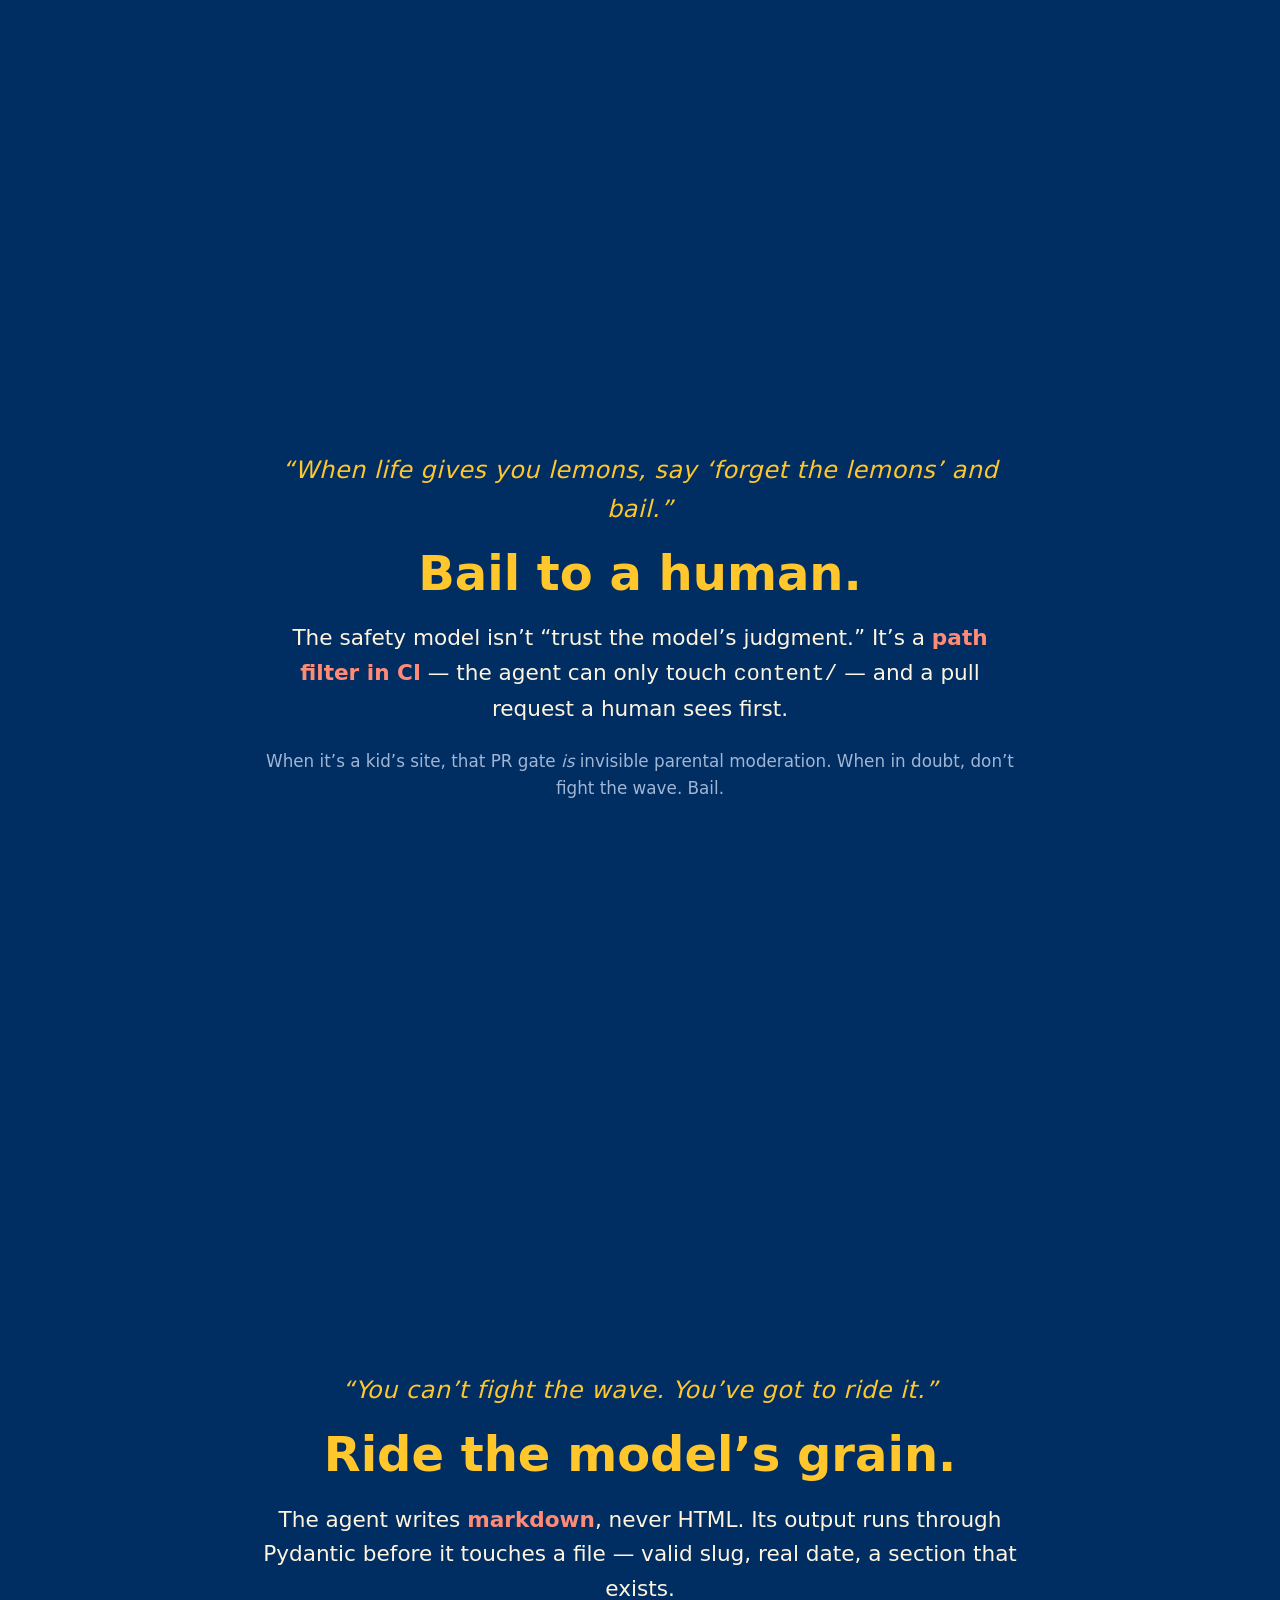
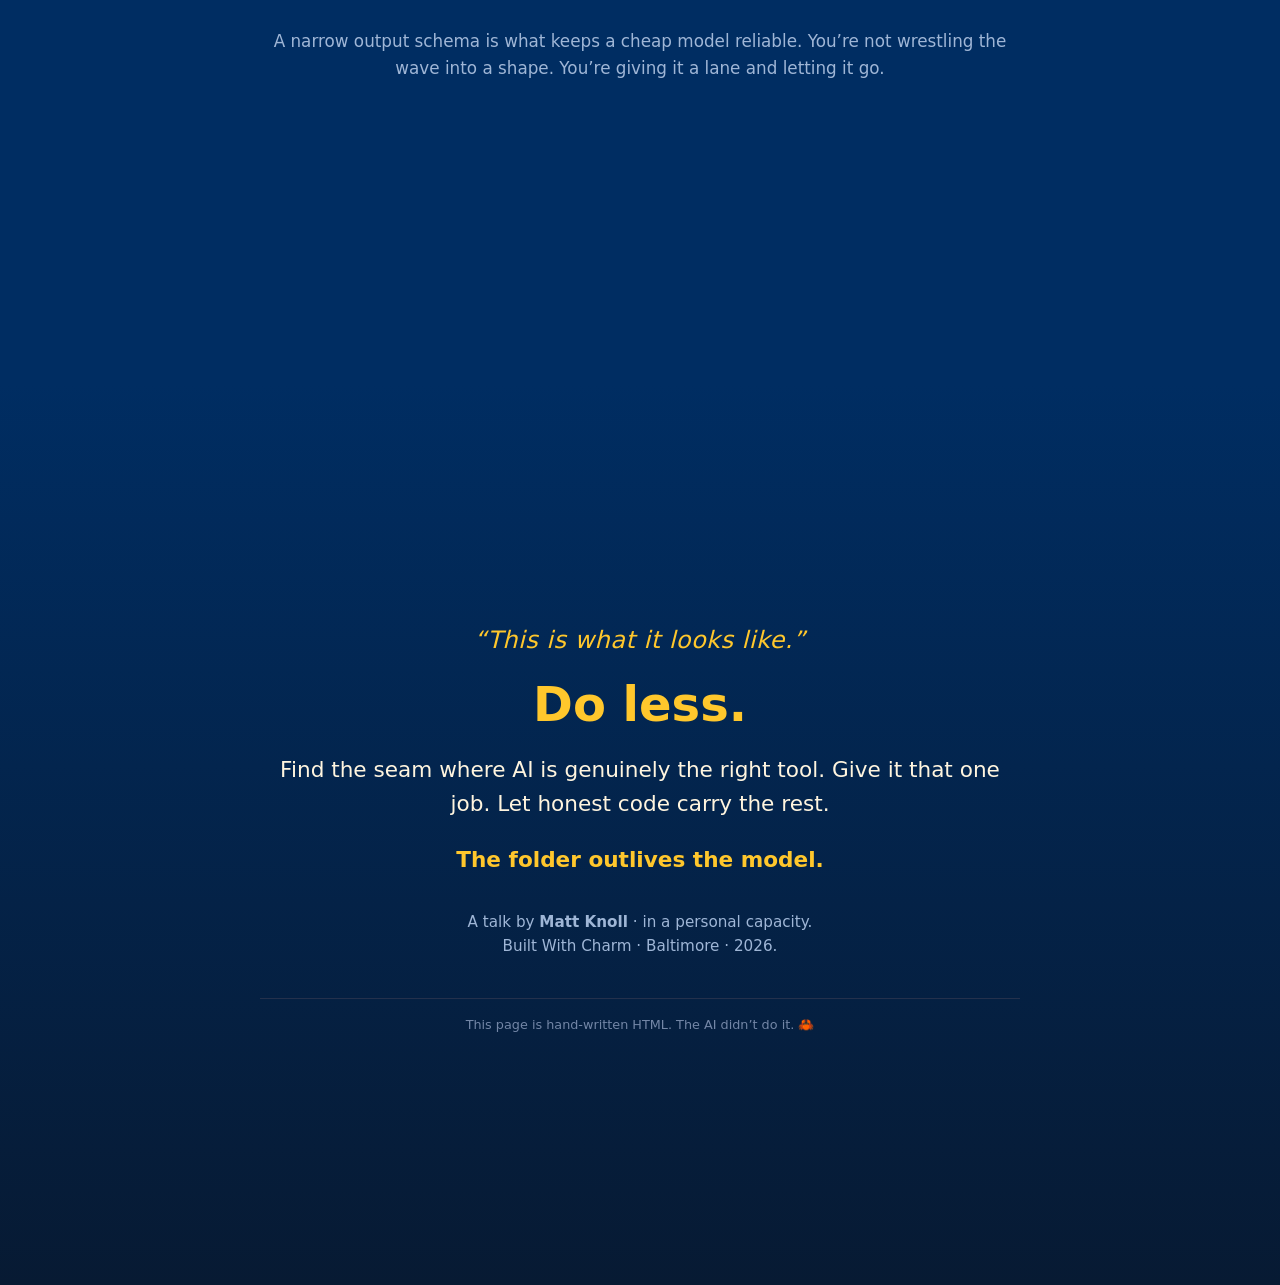
==== commit 3a820903: "talk: add hosting primer, problem statement, and cloud-knobs slide Five new scenes for the "You Had " ====
--- a/static/talk/index.html
+++ b/static/talk/index.html
@@ -21,7 +21,10 @@
     --muted:  #9fb6d6;   /* dim slate-blue — labels           */
     --gold:   #ffc72c;   /* Old Bay yellow — primary accent   */
     --gold2:  #f2a900;   /* deep amber                        */
-    --red:    #c8102e;   /* Old Bay red — the one job / pops  */
+    --red:    #c8102e;   /* Old Bay red — fills & borders only */
+    --redink: #ff8a75;   /* steamed-crab coral — red as TEXT.  */
+                         /* #c8102e on navy is 2.3:1 — unreadable
+                            on a projector. This is 5.9:1.      */
   }
 
   * { box-sizing: border-box; }
@@ -60,13 +63,15 @@
   }
   .kunu::before { content: "\201C"; }
   .kunu::after  { content: "\201D"; }
+  /* Same eyebrow rhythm, but it isn't Kunu talking — no quote marks. */
+  .kunu.plain::before, .kunu.plain::after { content: none; }
 
   h1, h2 { line-height: 1.08; margin: 0 0 1rem; font-weight: 800; }
   h2 { font-size: clamp(1.8rem, 5vw, 3rem); color: var(--gold); }
 
   p.lead { font-size: clamp(1.1rem, 2.4vw, 1.35rem); color: var(--cream); }
   p.sub  { color: var(--muted); font-size: 1.05rem; }
-  strong.hi { color: var(--red); }
+  strong.hi { color: var(--redink); }
   .teal { color: var(--gold); }
 
   /* ---------------------------- COVER ---------------------------- */
@@ -117,7 +122,7 @@
     font-weight: 900;
     letter-spacing: 0.06em;
     margin: 0.4rem 0 0.2rem;
-    background: linear-gradient(90deg, var(--gold), var(--gold2), var(--red));
+    background: linear-gradient(90deg, var(--gold), var(--gold2), var(--redink));
     -webkit-background-clip: text;
     background-clip: text;
     color: transparent;
@@ -169,6 +174,80 @@
   .arrow { align-self: center; color: var(--muted); font-size: 1.3rem; }
   .caption { color: var(--muted); font-style: italic; margin-top: 0.5rem; }
 
+  /* The requirements list — what I wanted, what I refused to sign up for. */
+  .spec {
+    list-style: none; padding: 0;
+    margin: 1.75rem auto 1.25rem;
+    max-width: 620px; text-align: left;
+  }
+  .spec li {
+    display: grid; grid-template-columns: 1.5rem 1fr; gap: 0.65rem;
+    align-items: baseline;
+    padding: 0.55rem 0;
+    border-bottom: 1px solid #1d2c48;
+    font-size: clamp(0.98rem, 2.1vw, 1.1rem);
+  }
+  .spec li:last-child { border-bottom: 0; }
+  .spec .mark { font-weight: 900; font-size: 1.1rem; text-align: center; }
+  .spec .yes .mark { color: var(--gold); }
+  .spec .no  .mark { color: var(--redink); }
+  .spec .no  { color: var(--muted); }
+
+  /* Four-up glossary: git / GitHub / Pages / Actions, in plain English. */
+  .deck {
+    display: grid;
+    grid-template-columns: 1fr 1fr;   /* 2x2 on a projector, stacks below */
+    gap: 0.75rem;
+    text-align: left;
+    margin: 1.75rem 0 1.25rem;
+  }
+  .def {
+    background: var(--navy2);
+    border: 1px solid #2b3a58;
+    border-left: 3px solid var(--gold);
+    border-radius: 10px;
+    padding: 1rem 1.1rem;
+  }
+  .def h3 { margin: 0 0 0.4rem; font-size: 1.05rem; color: var(--gold); }
+  .def p  { margin: 0; font-size: 0.95rem; }
+  .def .plain {
+    display: block; margin-top: 0.45rem;
+    font-size: 0.85rem; color: var(--muted); font-style: italic;
+  }
+  @media (max-width: 560px) { .deck { grid-template-columns: 1fr; } }
+
+  /* Old man yells at cloud — set up the meme, then refuse it. The gripe
+     isn't the cloud, it's the knob count. Emoji stand in for real art. */
+  .yells {
+    display: flex; align-items: center; justify-content: center;
+    flex-wrap: wrap; gap: 1.4rem;
+    margin: 1.5rem 0 2.25rem;
+  }
+  .yells .who, .yells .cloud {
+    font-size: clamp(3rem, 12vw, 5.5rem); line-height: 1;
+    filter: drop-shadow(0 6px 10px rgba(0,0,0,0.35));
+  }
+  .bubble {
+    position: relative;
+    background: var(--cream); color: var(--navy);
+    font-weight: 800; text-align: left;
+    border-radius: 14px; padding: 0.85rem 1.05rem;
+    max-width: 300px;
+    font-size: clamp(0.95rem, 2.2vw, 1.1rem); line-height: 1.35;
+    text-transform: uppercase; letter-spacing: 0.01em;
+  }
+  .bubble::after {           /* tail, pointing back at the old man */
+    content: ""; position: absolute; left: -11px; top: 50%;
+    transform: translateY(-50%);
+    border: 9px solid transparent; border-left: 0;
+    border-right-color: var(--cream);
+  }
+  .cloudwrap { display: flex; flex-direction: column; align-items: center; gap: 0.2rem; }
+  .cloudwrap .lbl {
+    font-size: 0.7rem; letter-spacing: 0.2em; text-transform: uppercase;
+    color: var(--muted);
+  }
+
   /* Two-column watch/phone contrast. */
   .versus { display: flex; flex-wrap: wrap; gap: 1rem; justify-content: center; margin-top: 1.5rem; }
   .card {
@@ -188,7 +267,7 @@
   .whoami { color: var(--muted); font-size: 0.95rem; margin-top: 2rem; }
   .whoami a { color: var(--gold); }
   .footwink {
-    margin-top: 2.5rem; font-size: 0.8rem; color: #5f6f8c;
+    margin-top: 2.5rem; font-size: 0.8rem; color: #7386a6;
     border-top: 1px solid #24314c; padding-top: 1rem;
   }
 
@@ -234,6 +313,34 @@
   <div class="scrollcue">scroll &#8595;</div>
 </section>
 
+<!-- ========================= THE PROBLEM ========================= -->
+<section class="scene">
+  <div class="inner reveal">
+    <p class="kunu plain">This started as a chore, not an architecture.</p>
+    <h2>I wanted a website<br>for my kids.</h2>
+    <p class="lead">
+      That&rsquo;s the whole origin story. What made it interesting was the list of
+      things I <em>wasn&rsquo;t</em> willing to sign up for.
+    </p>
+    <ul class="spec">
+      <li class="yes"><span class="mark">&#10003;</span><span>Somewhere my kids can publish their own stuff</span></li>
+      <li class="yes"><span class="mark">&#10003;</span><span>Kid writes a sentence &rarr; it&rsquo;s on the site. No ceremony, no ticket, no waiting on Dad</span></li>
+      <li class="yes"><span class="mark">&#10003;</span><span>Me as <strong class="teal">content police</strong> &mdash; that job I&rsquo;ll happily take</span></li>
+      <li class="no"><span class="mark">&#10007;</span><span>Me as Head of IT. Or IT shadow.</span></li>
+      <li class="no"><span class="mark">&#10007;</span><span>A monthly bill with a growth curve</span></li>
+      <li class="no"><span class="mark">&#10007;</span><span>A CMS to patch, a database to back up, a plugin that breaks on January 19, 2038</span></li>
+      <li class="yes"><span class="mark">&#10003;</span><span>An <strong class="hi">AI angle</strong> &mdash; and I&rsquo;ll be honest about why: my future employability
+        apparently depends on how well I can convince an AI that I understand AI</span></li>
+      <li class="no"><span class="mark">&#10007;</span><span>An AI that gets creative with the budget. Or the facts.</span></li>
+    </ul>
+    <p class="sub">
+      Cheap, boring, kid-proof &mdash; with exactly enough AI in it to be a
+      <strong class="hi">period piece</strong>. The folder part will still work in 2038.
+      Ask me about the AI part then.
+    </p>
+  </div>
+</section>
+
 <!-- ============================ THESIS =========================== -->
 <section class="scene">
   <div class="inner reveal">
@@ -246,6 +353,112 @@
     <p class="sub">
       It has exactly one seam of AI. Everything else is plain, boring,
       trustworthy code. That&rsquo;s not a compromise. That&rsquo;s the design.
+    </p>
+  </div>
+</section>
+
+<!-- ====================== PRIMER 1: THE FOLDER =================== -->
+<section class="scene">
+  <div class="inner reveal">
+    <p class="kunu plain">First, the boring part. It&rsquo;s load-bearing.</p>
+    <h2>The whole website<br>is a folder.</h2>
+    <p class="lead">
+      No database. No app. No server humming somewhere. This site is a folder of
+      text files &mdash; and every idea in this talk is just a rule about
+      <em>who is allowed to change that folder, and when.</em>
+    </p>
+    <div class="deck">
+      <div class="def">
+        <h3>&#128193; Git</h3>
+        <p>An undo button with a memory. Every change to the folder is saved as a
+        labeled snapshot &mdash; who, what, when &mdash; forever.
+        <span class="plain">Track-changes, but for a folder.</span></p>
+      </div>
+      <div class="def">
+        <h3>&#128025; GitHub</h3>
+        <p>That folder, online, where changes get <em>proposed</em> rather than
+        just made. A &ldquo;pull request&rdquo; is a suggested edit, sitting in a queue.
+        <span class="plain">&ldquo;Here&rsquo;s my change &mdash; okay?&rdquo;</span></p>
+      </div>
+      <div class="def">
+        <h3>&#127760; GitHub Pages</h3>
+        <p>Free hosting. GitHub takes the folder and hands it to anyone who visits.
+        Nothing to run, nothing to patch, nothing to pay.
+        <span class="plain">This page <em>is</em> that folder.</span></p>
+      </div>
+      <div class="def">
+        <h3>&#9881;&#65039; GitHub Actions</h3>
+        <p>A robot that watches the folder. An approved change lands, it rebuilds
+        the site and publishes &mdash; about ninety seconds, hands off.
+        <span class="plain">Same checklist every time, or it fails loudly.</span></p>
+      </div>
+    </div>
+  </div>
+</section>
+
+<!-- ==================== PRIMER 2: WHY IT WINS ==================== -->
+<section class="scene">
+  <div class="inner reveal">
+    <p class="kunu plain">Why spend two minutes on that? Because it&rsquo;s the entire safety story.</p>
+    <h2>A dumb folder beats<br>a clever robot.</h2>
+    <p class="lead">
+      All four of those pieces are boring on purpose. Boring is exactly what makes
+      it safe to let an AI near a kid&rsquo;s website at all.
+    </p>
+    <div class="versus">
+      <div class="card watch">
+        <div class="big">&#128193;</div>
+        <h3>A page that&rsquo;s a file</h3>
+        <ul>
+          <li>Somebody read it before it went up</li>
+          <li>Every version is on the record &mdash; yesterday&rsquo;s is one click away</li>
+          <li>Nothing runs when a visitor arrives, so nothing breaks at 2&nbsp;a.m.</li>
+          <li>Costs $0, and outlives my interest in it</li>
+        </ul>
+      </div>
+      <div class="card phone">
+        <div class="big">&#129302;</div>
+        <h3>A page the AI serves</h3>
+        <ul>
+          <li>Written fresh for each visitor &mdash; nobody read it first</li>
+          <li>No version to roll back to; it just said something different</li>
+          <li>Down when the API is down</li>
+          <li>A bill, and a thing to babysit</li>
+        </ul>
+      </div>
+    </div>
+    <p class="sub">
+      So the AI never touches the live site. It <strong class="hi">proposes</strong> a change
+      to a folder, a human says yes, and a robot ships it. That&rsquo;s the whole trick.
+    </p>
+  </div>
+</section>
+
+<!-- ====================== OLD MAN YELLS AT CLOUD ================= -->
+<section class="scene">
+  <div class="inner reveal">
+    <p class="kunu plain">Old man yells at cloud.</p>
+    <div class="yells">
+      <span class="who" title="grandpa (real art TBD)" role="img" aria-label="Old man shaking his fist">&#128116;</span>
+      <p class="bubble">That&rsquo;s how the web used to work &mdash; and we liked it!</p>
+      <span class="cloudwrap">
+        <span class="cloud" role="img" aria-label="Cloud">&#9729;&#65039;</span>
+        <span class="lbl">487 settings. one of them ruins you.</span>
+      </span>
+    </div>
+    <h2>It was never the cloud.</h2>
+    <p class="lead">
+      I love the cloud. This site is <em>on</em> it, for free. What I don&rsquo;t need is
+      nginx, in a bespoke Docker container, on a medium EC2 instance, in a VPC I
+      hand-designed, in front of an Aurora database. That isn&rsquo;t the cloud&rsquo;s promise
+      &mdash; that&rsquo;s a datacenter I&rsquo;m renting, with 487 new ways to be wrong.
+    </p>
+    <p class="sub">
+      GitHub Pages <em>is</em> the promise: I bring files, somebody else already made
+      every other decision and lived with it. Give me five rock-solid architectures
+      that cover 99.999% of the web and let me point at one. Fewer knobs, fewer ways
+      to be catastrophically wrong &mdash;
+      <strong class="hi">the same bet I&rsquo;m making with the AI.</strong>
     </p>
   </div>
 </section>
@@ -366,6 +579,7 @@
       Find the seam where AI is genuinely the right tool. Give it that
       one job. Let honest code carry the rest.
     </p>
+    <p class="lead"><strong class="teal">The folder outlives the model.</strong></p>
     <p class="whoami">
       A talk by <strong>Matt Knoll</strong> &middot; in a personal capacity.<br>
       Built With Charm &middot; Baltimore &middot; 2026.
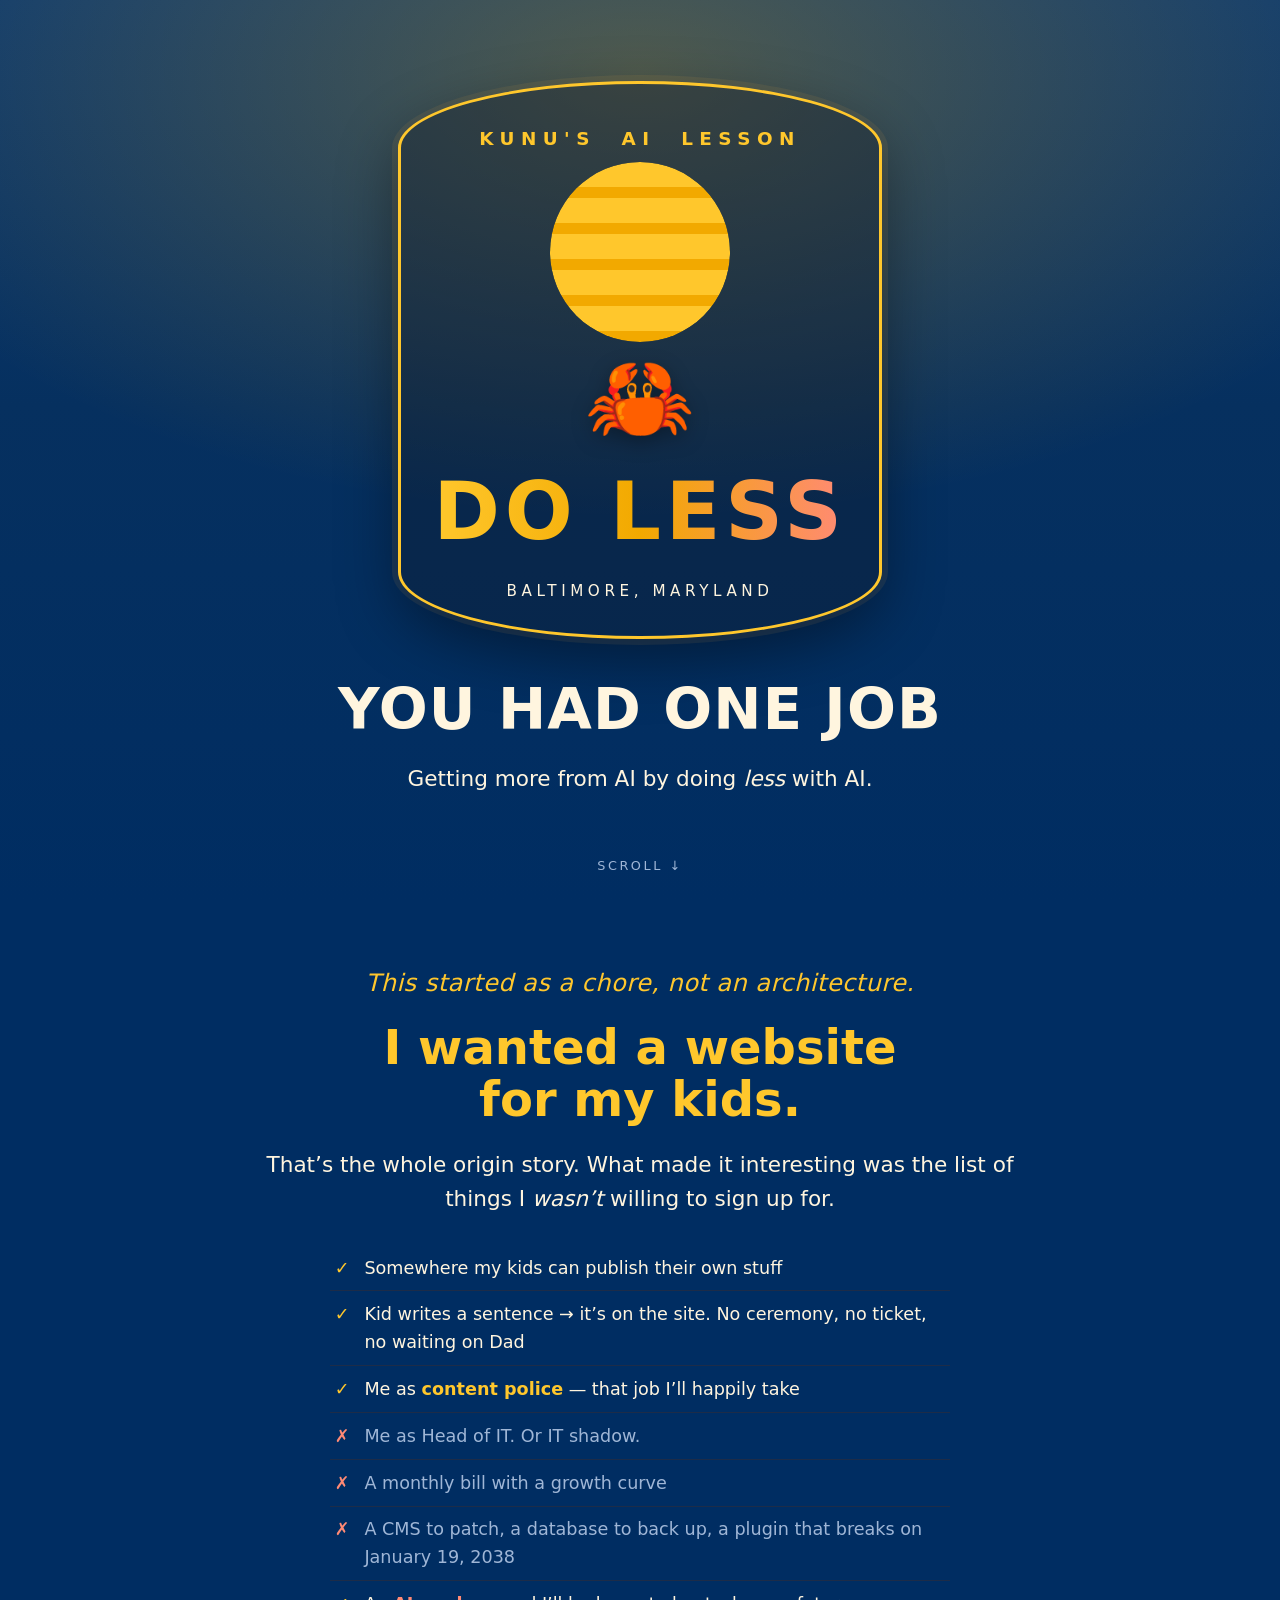
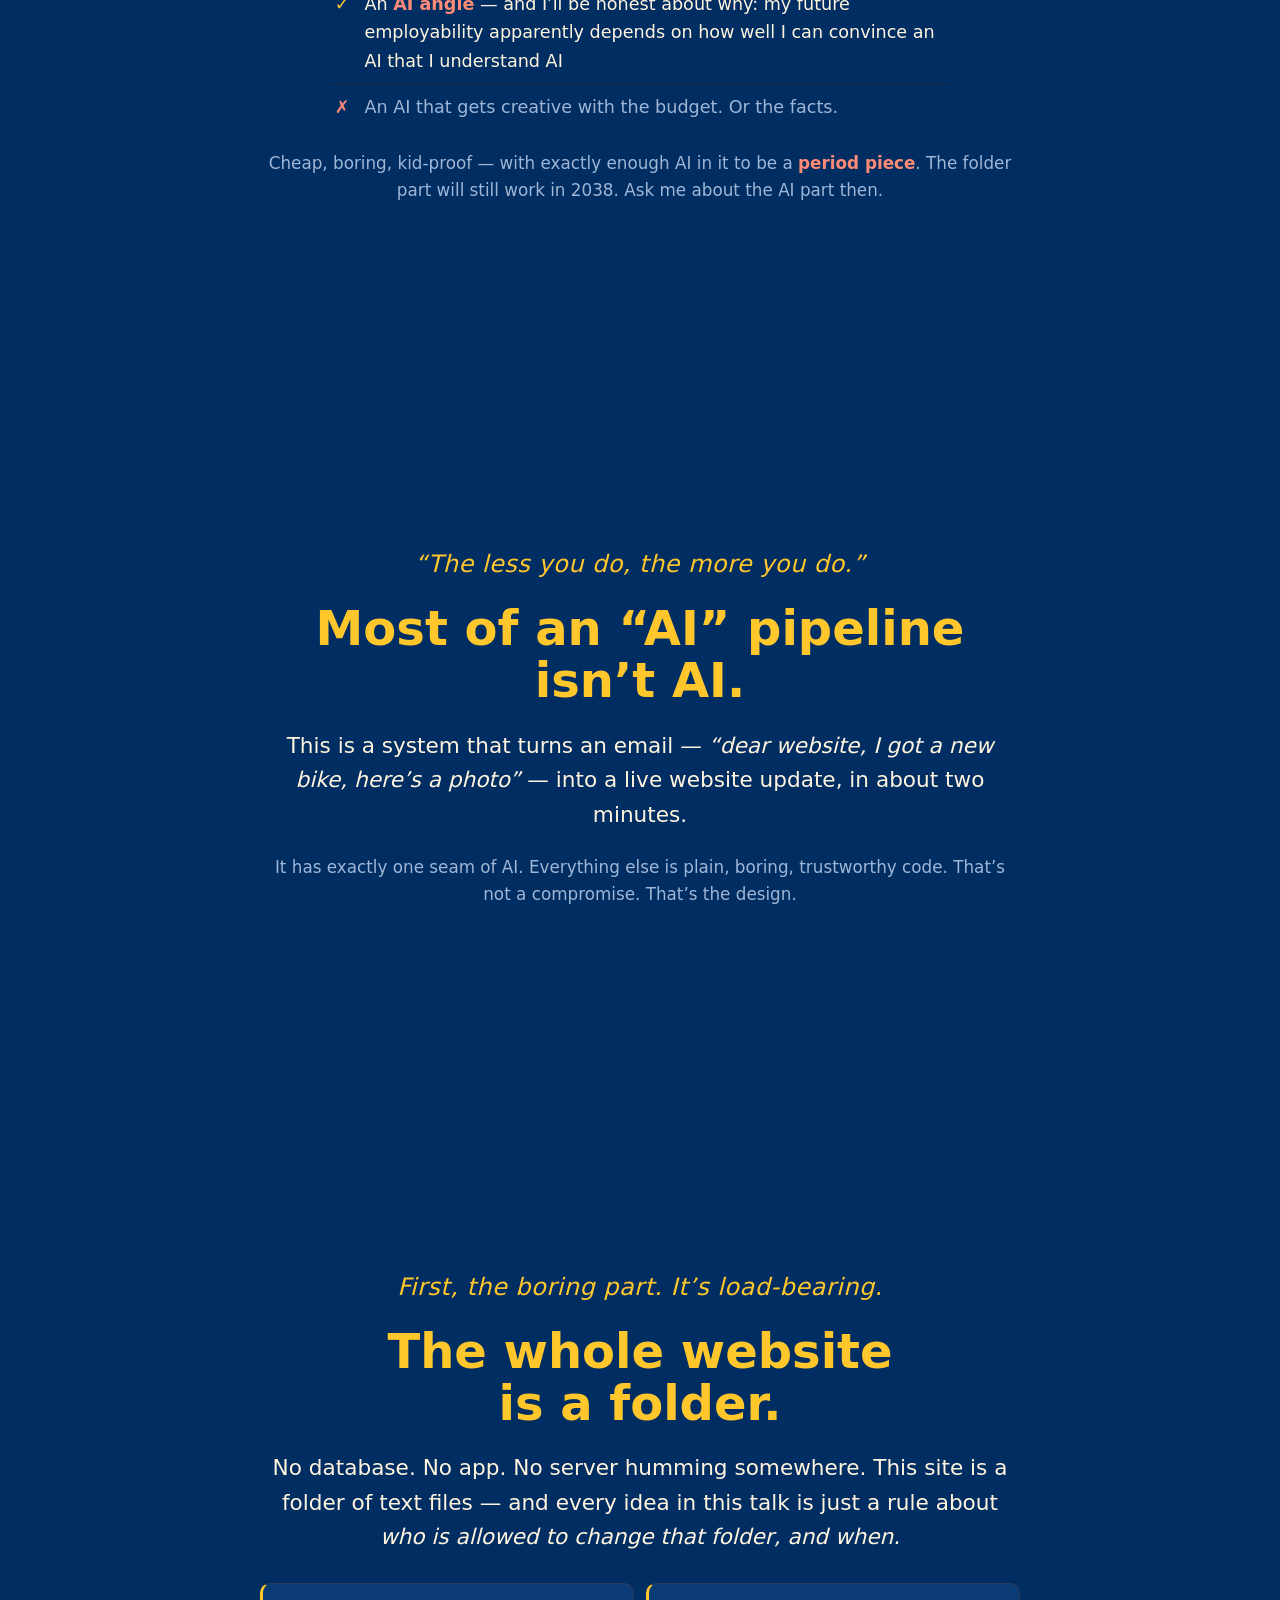
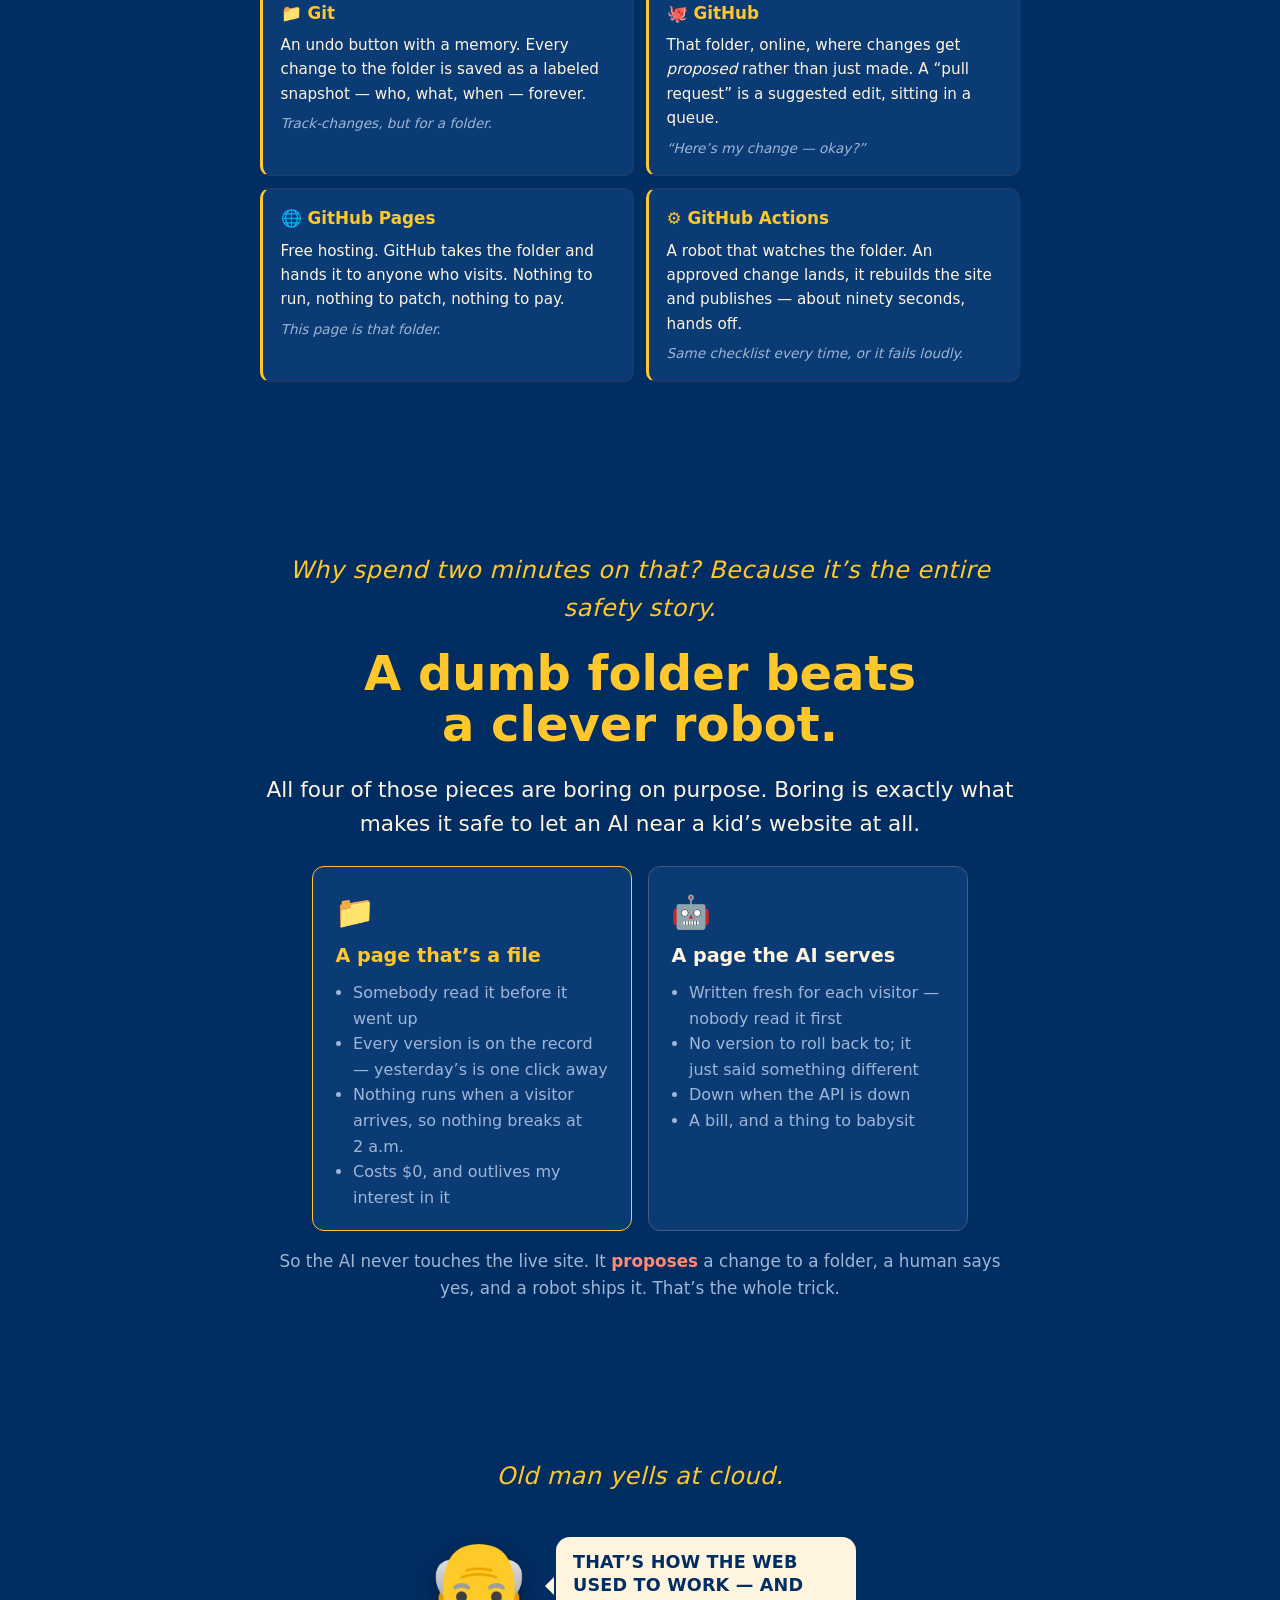
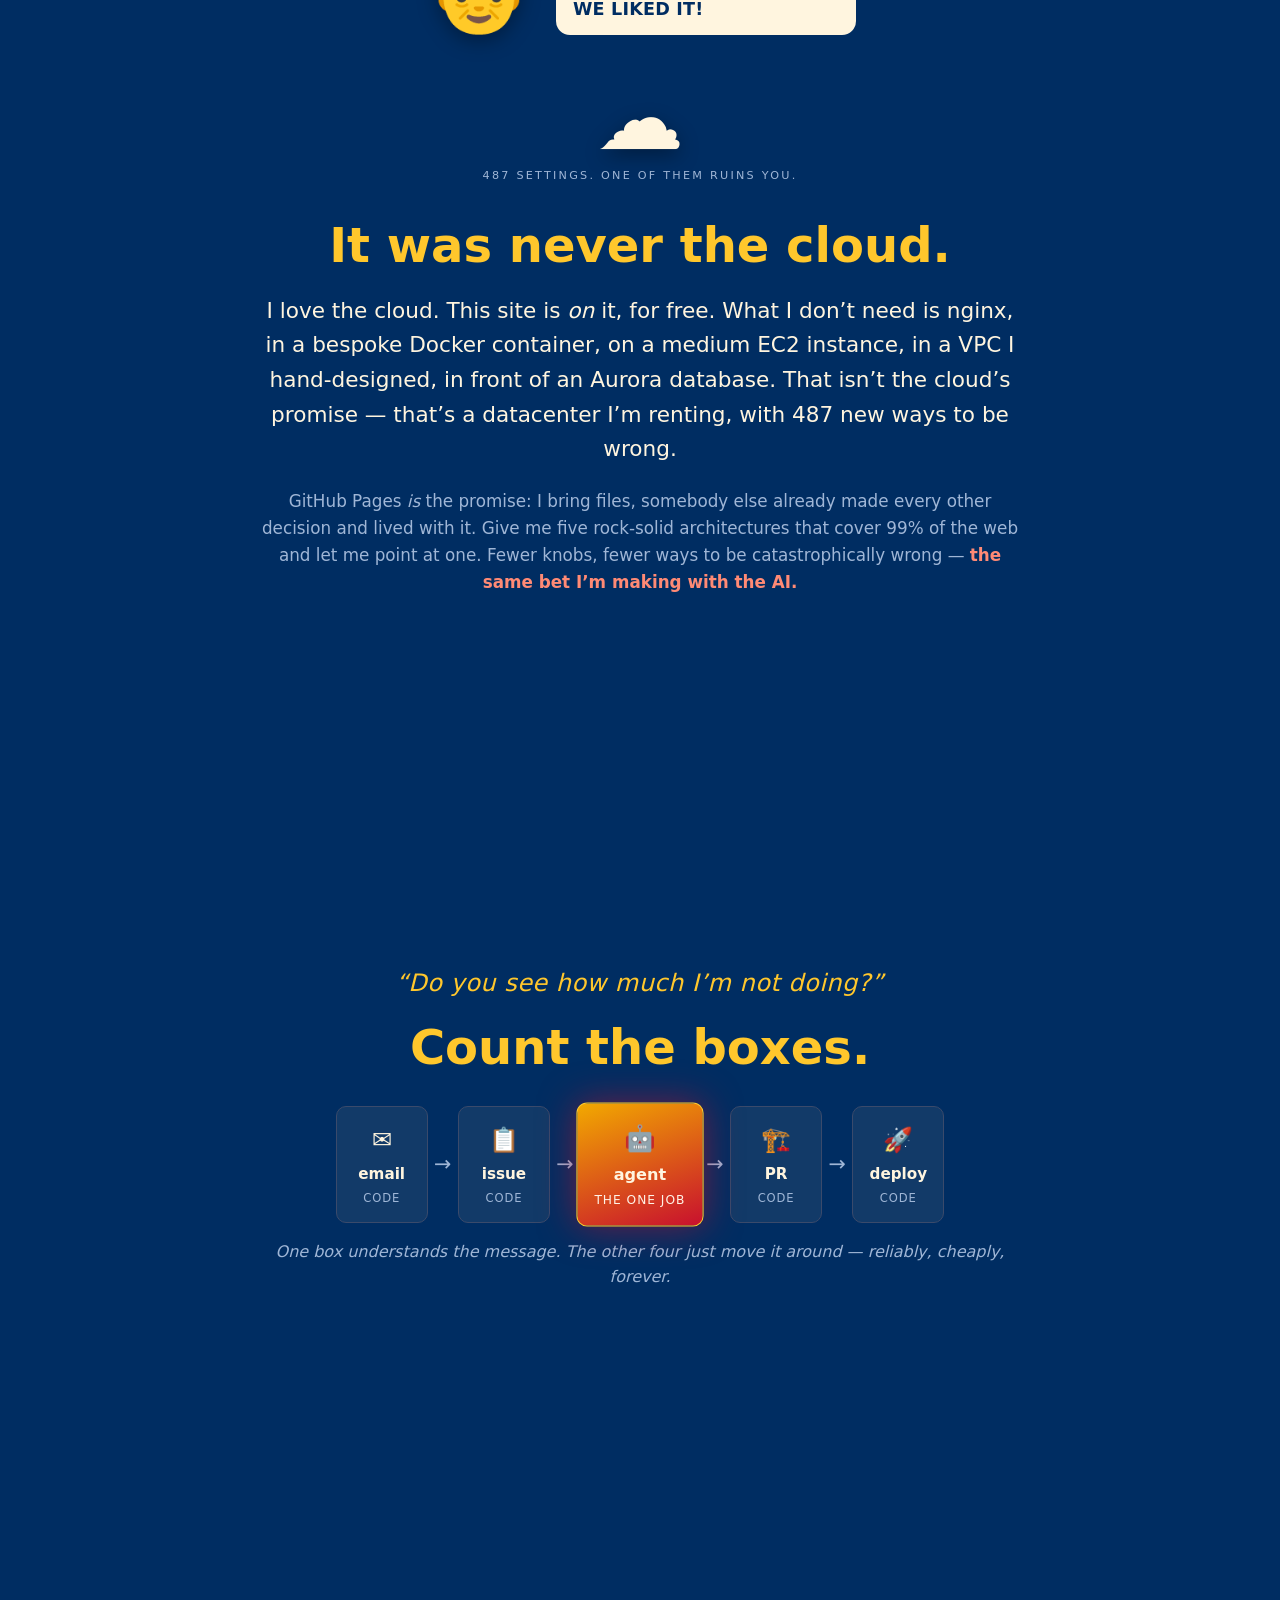
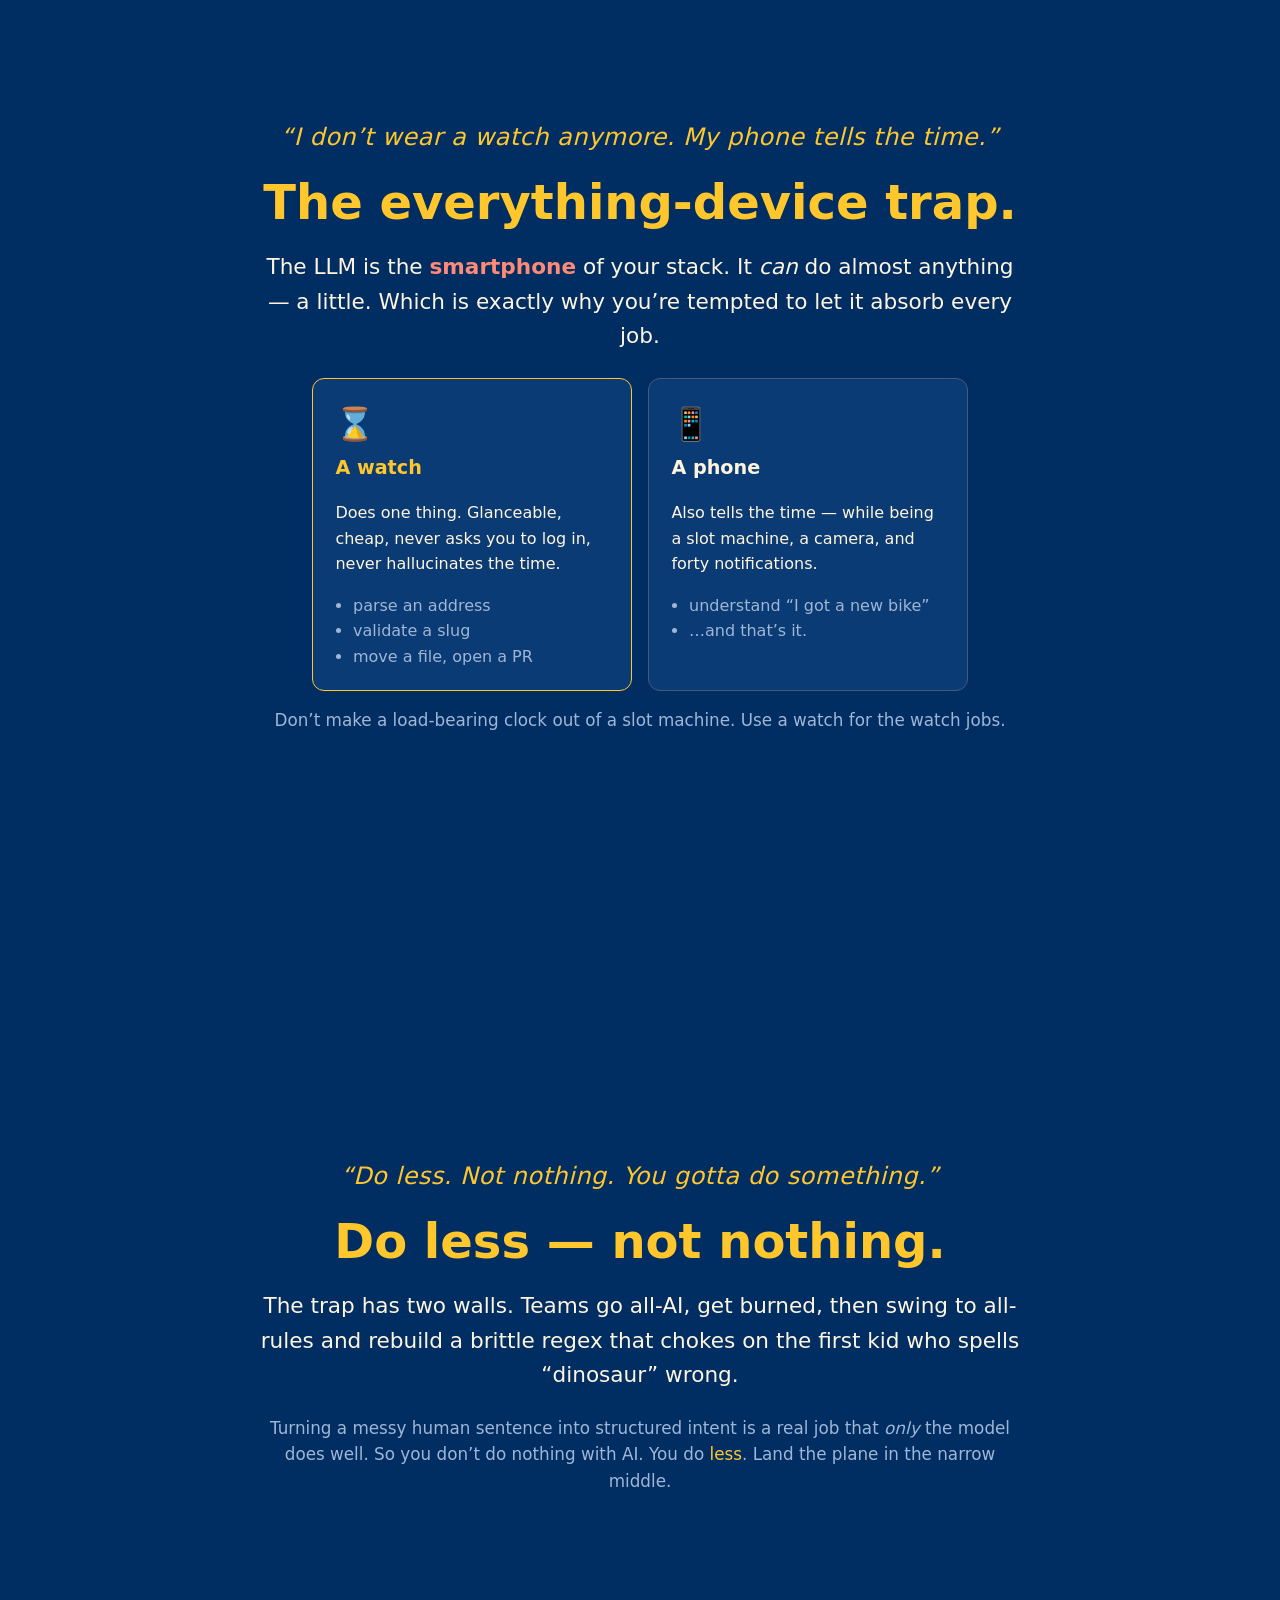
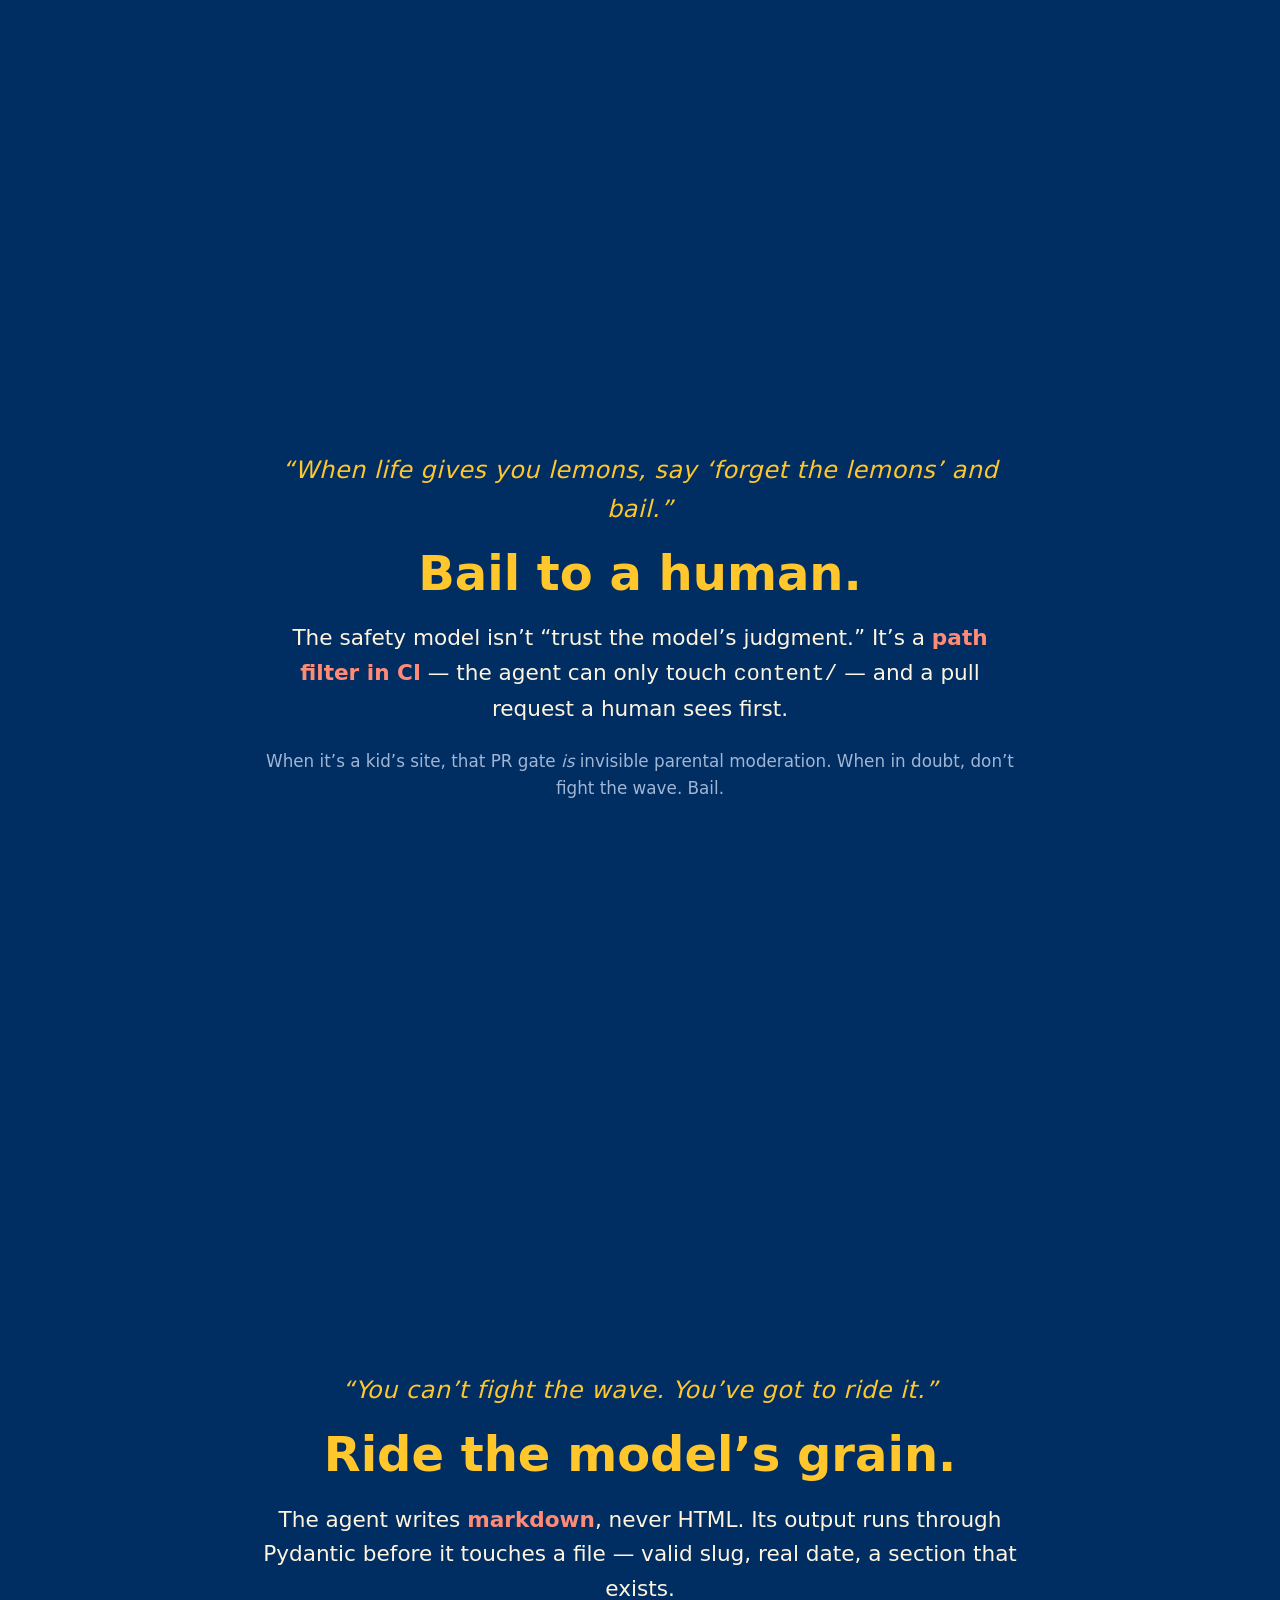
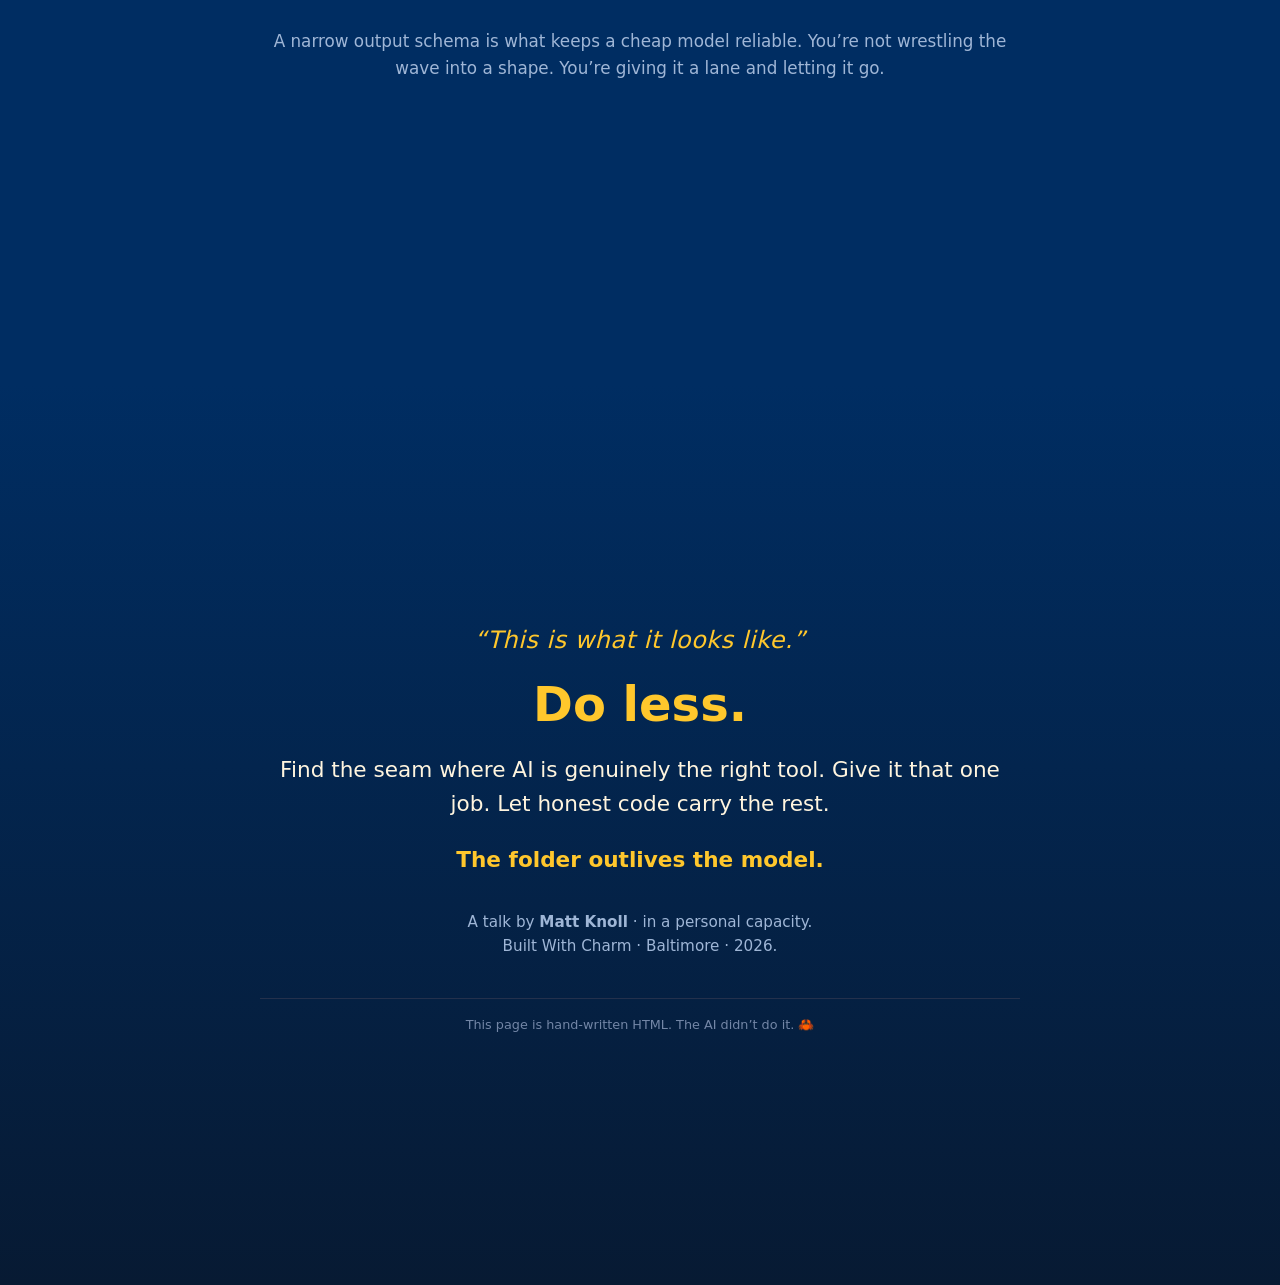
==== commit 9228d0af: "talk: soften the coverage claim to 99% of the web 99.999% was the number a heckler would grab — the " ====
--- a/static/talk/index.html
+++ b/static/talk/index.html
@@ -456,7 +456,7 @@
     <p class="sub">
       GitHub Pages <em>is</em> the promise: I bring files, somebody else already made
       every other decision and lived with it. Give me five rock-solid architectures
-      that cover 99.999% of the web and let me point at one. Fewer knobs, fewer ways
+      that cover 99% of the web and let me point at one. Fewer knobs, fewer ways
       to be catastrophically wrong &mdash;
       <strong class="hi">the same bet I&rsquo;m making with the AI.</strong>
     </p>
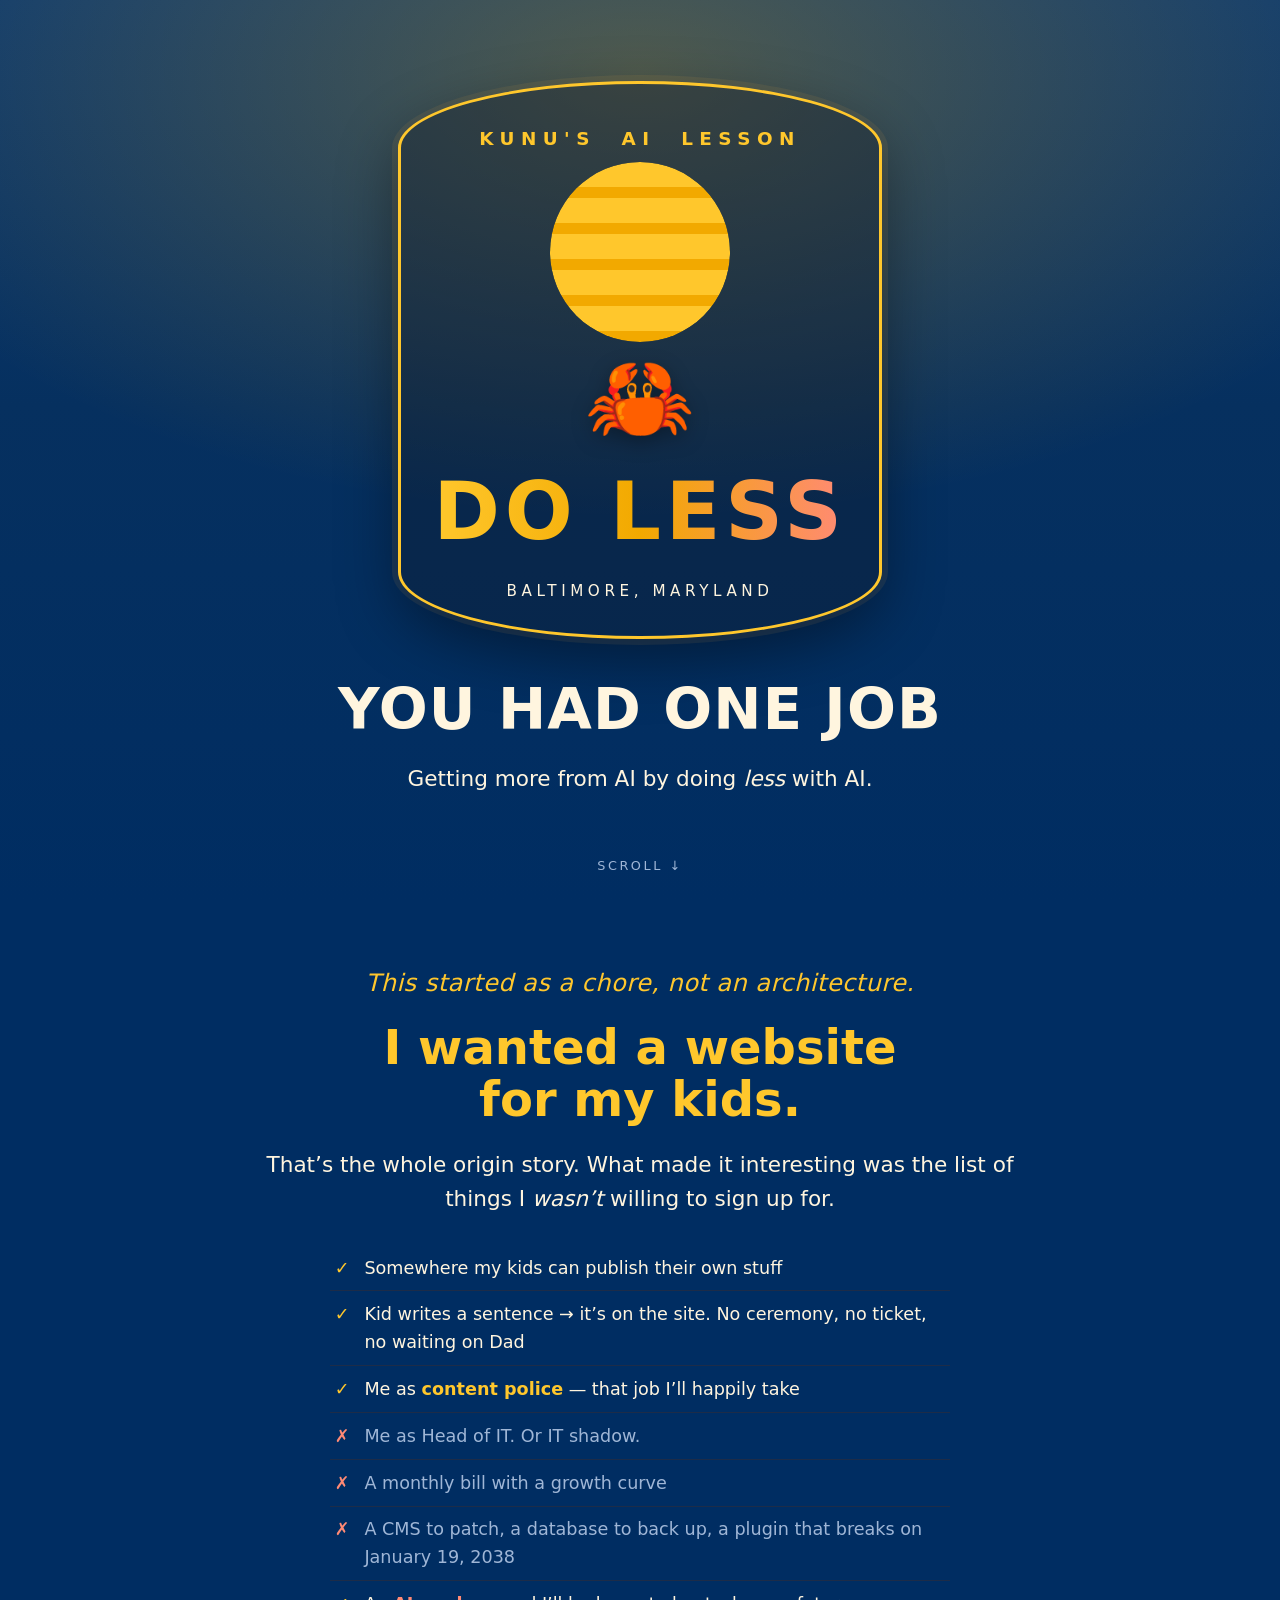
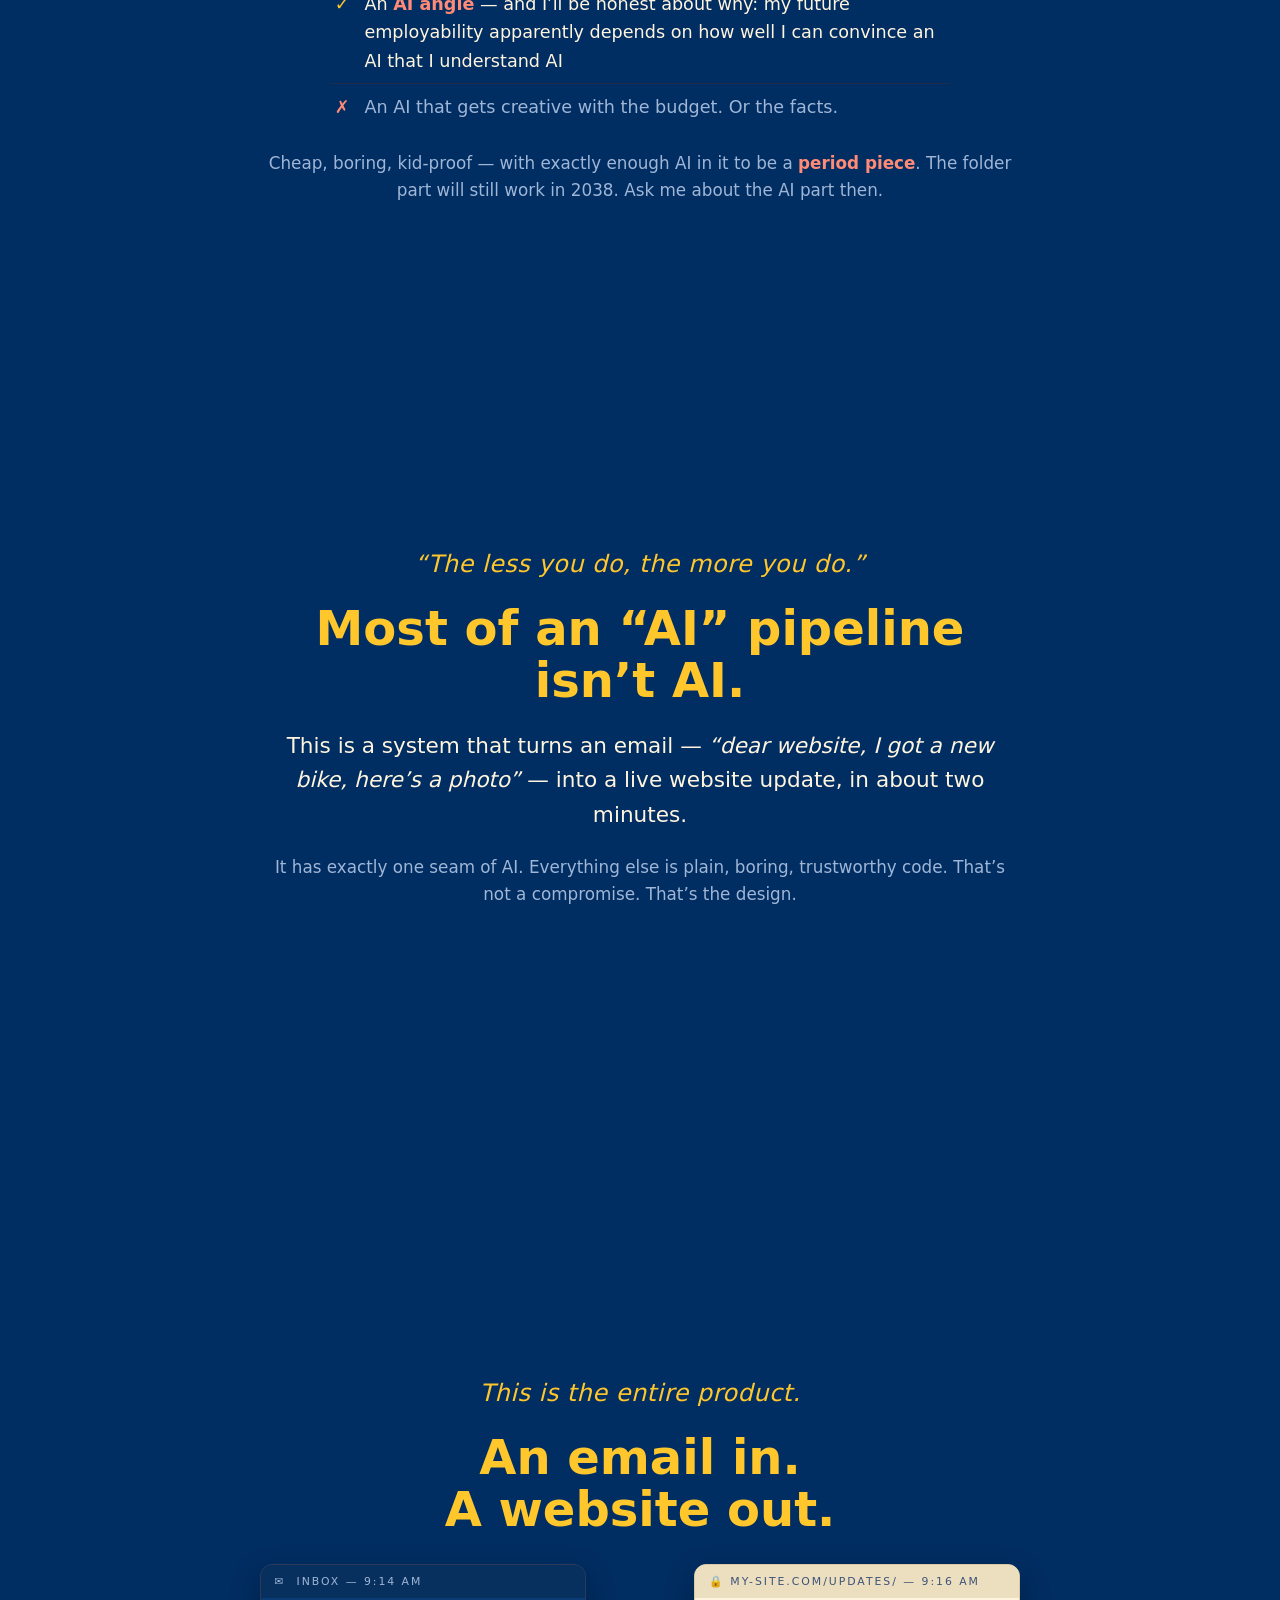
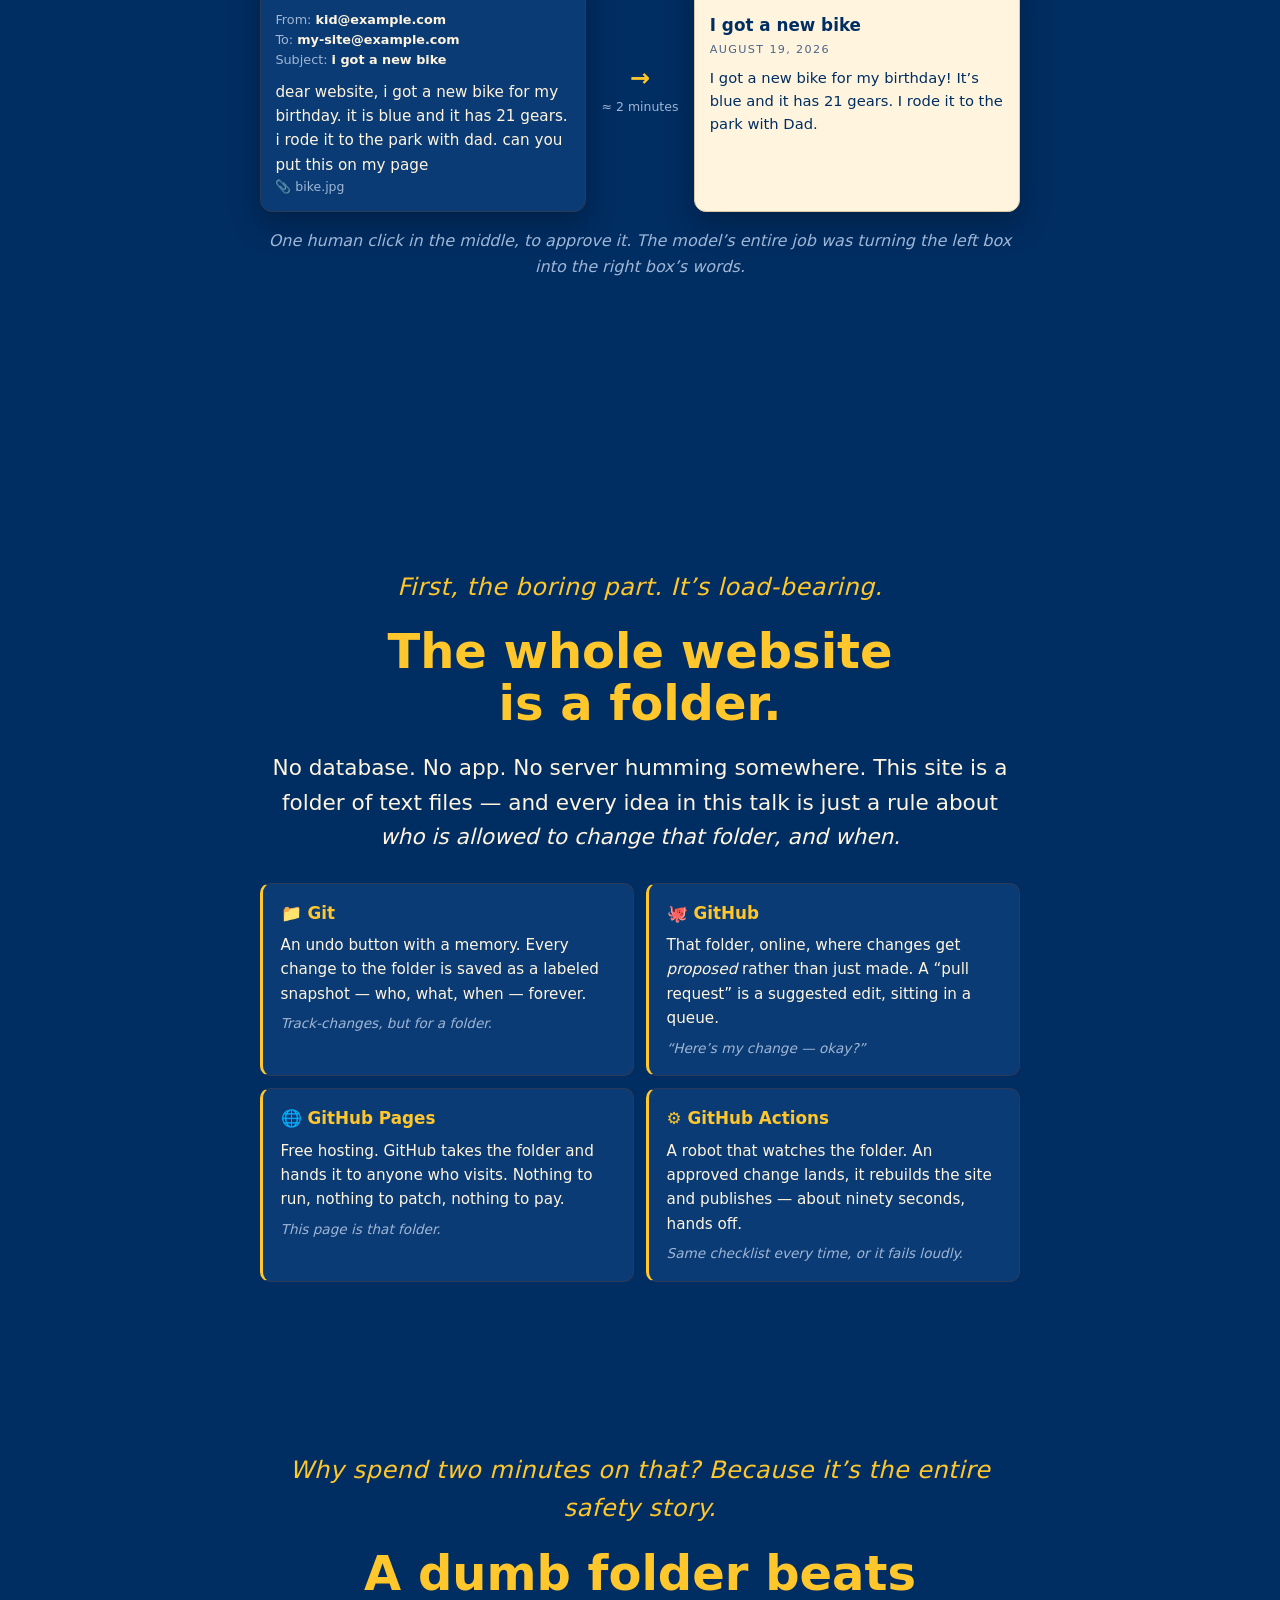
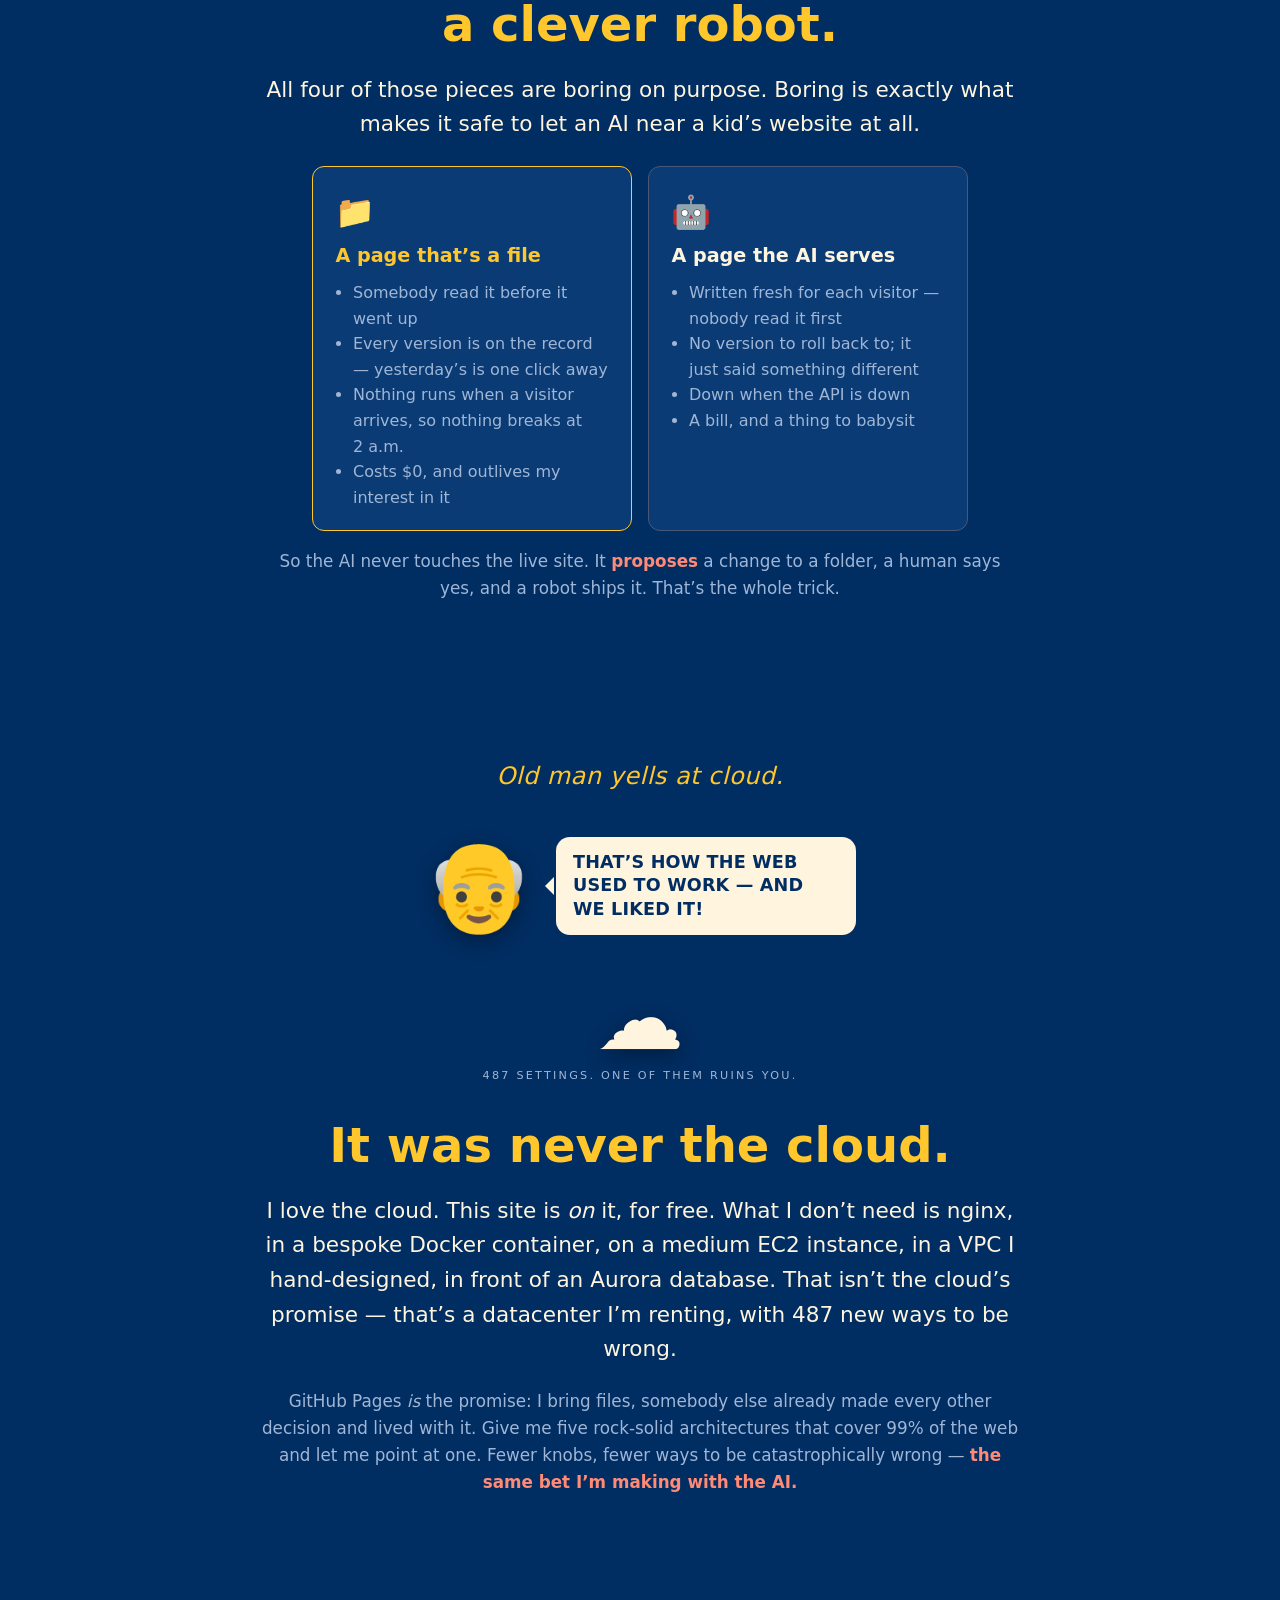
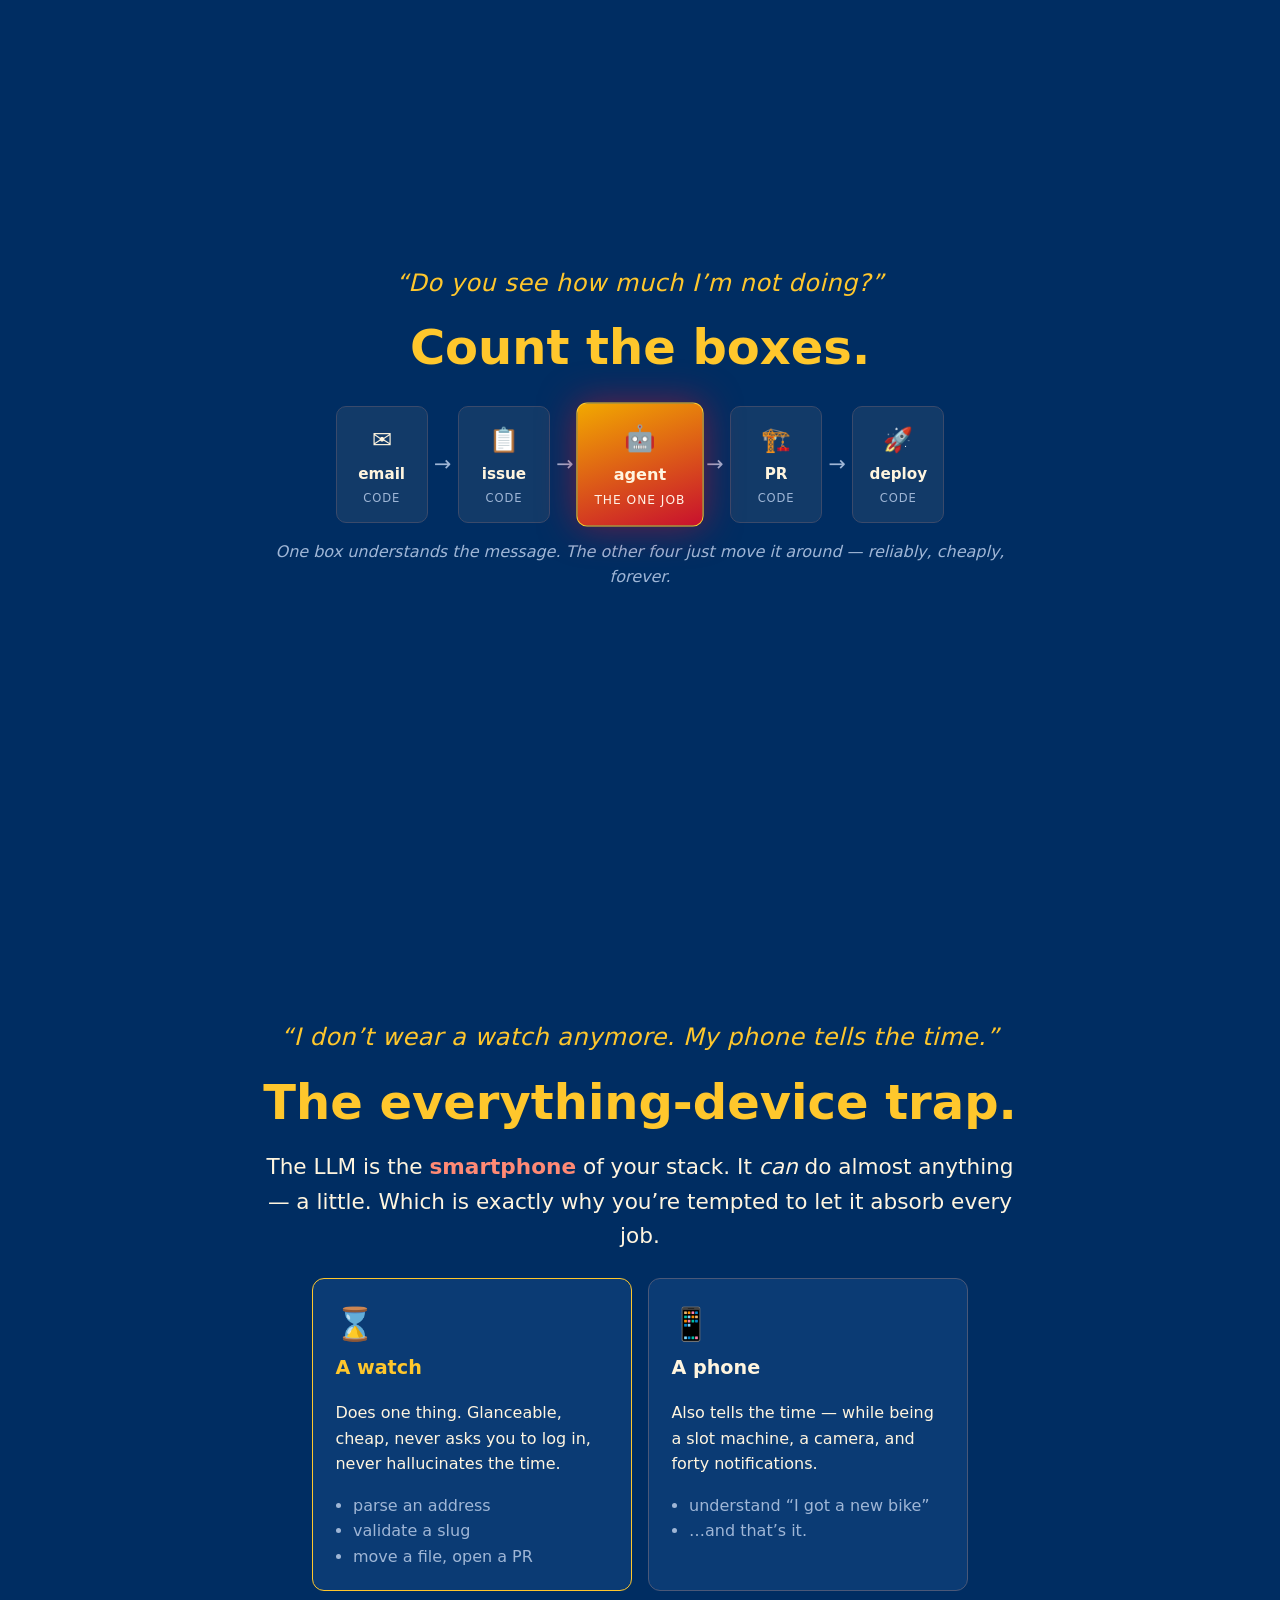
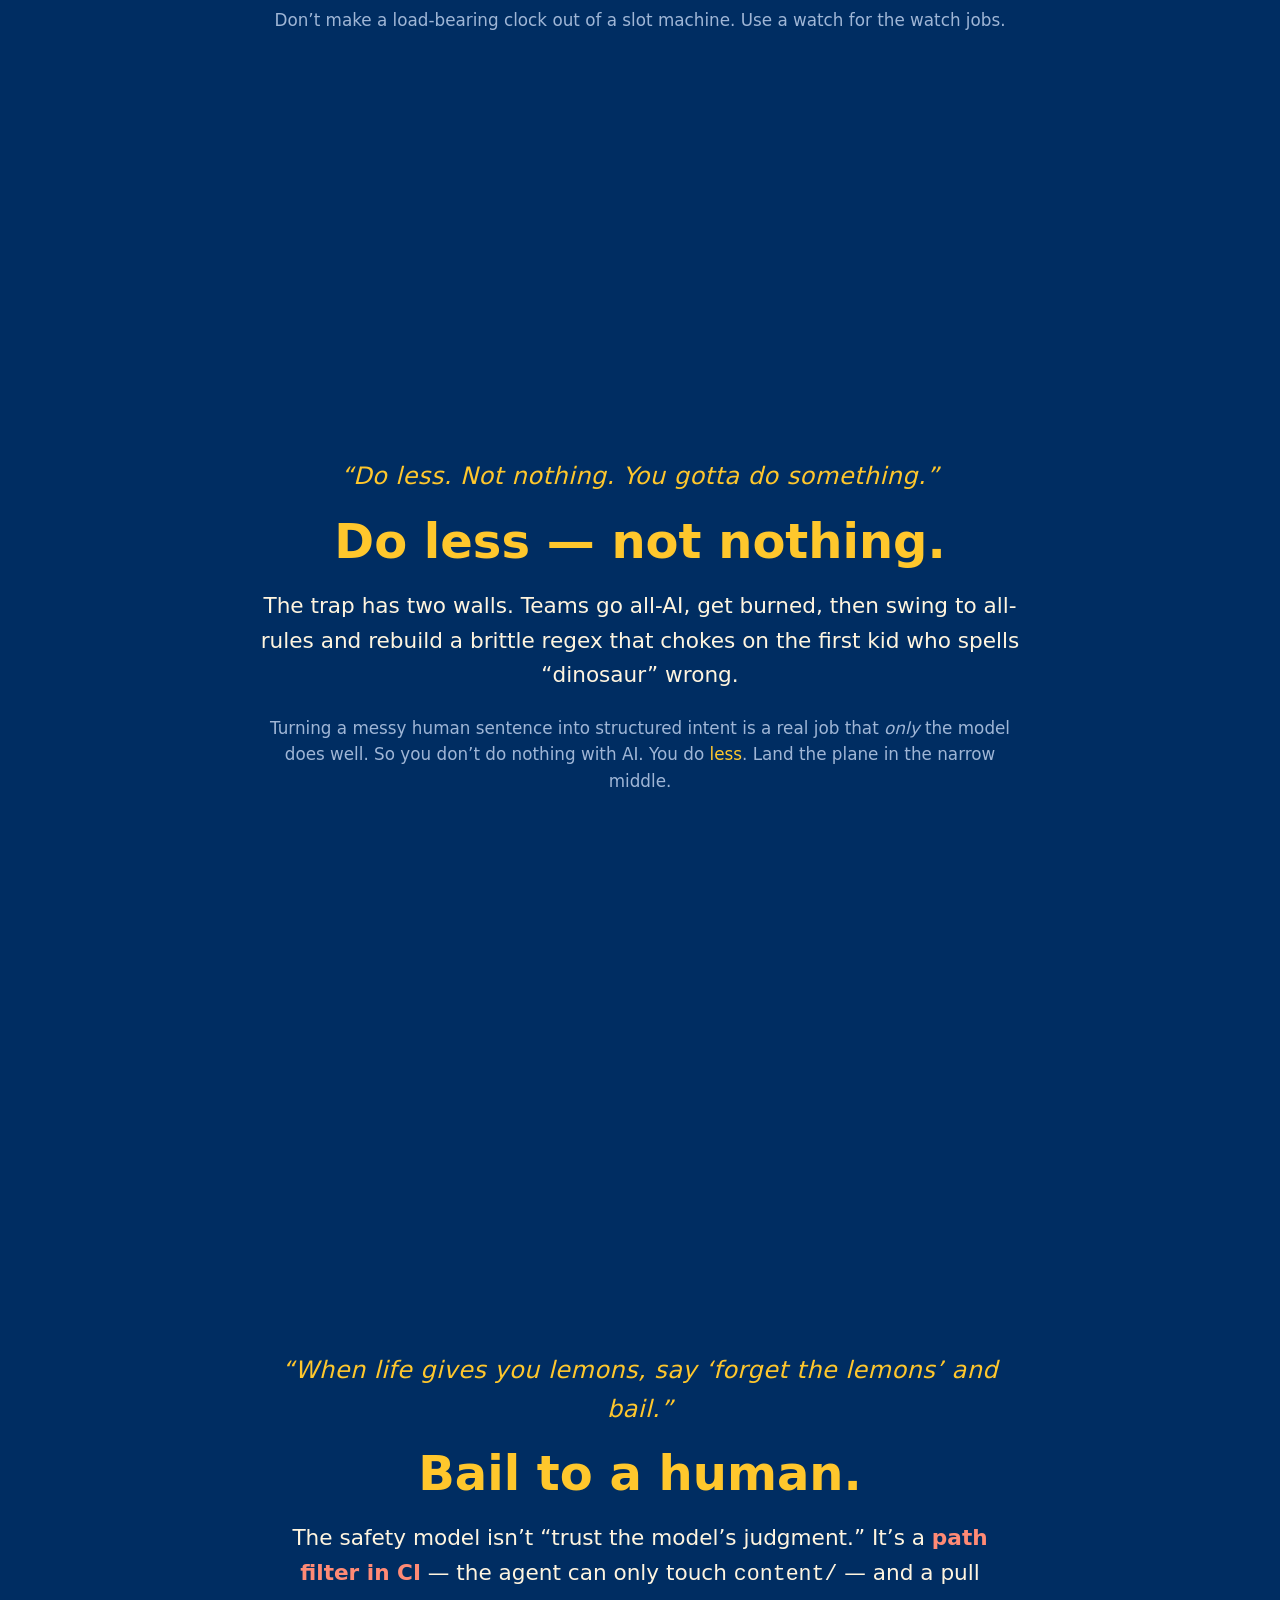
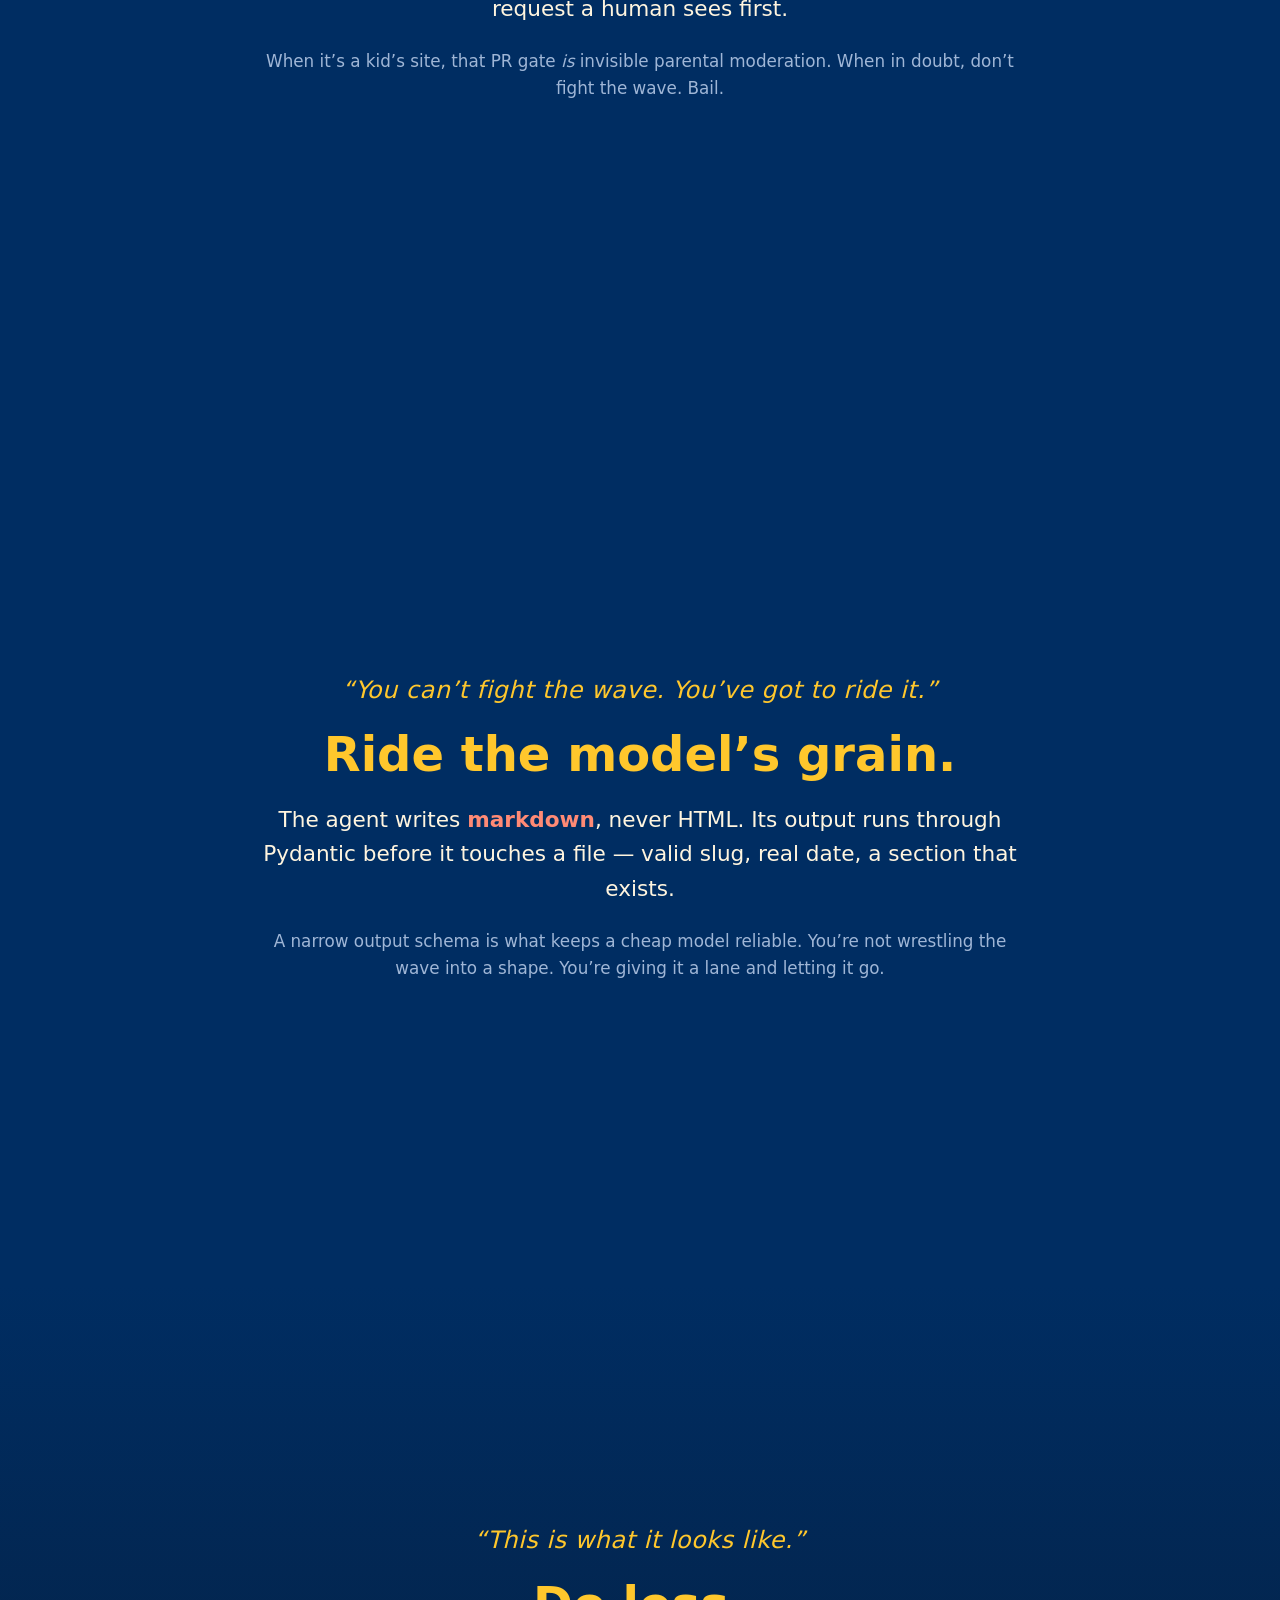
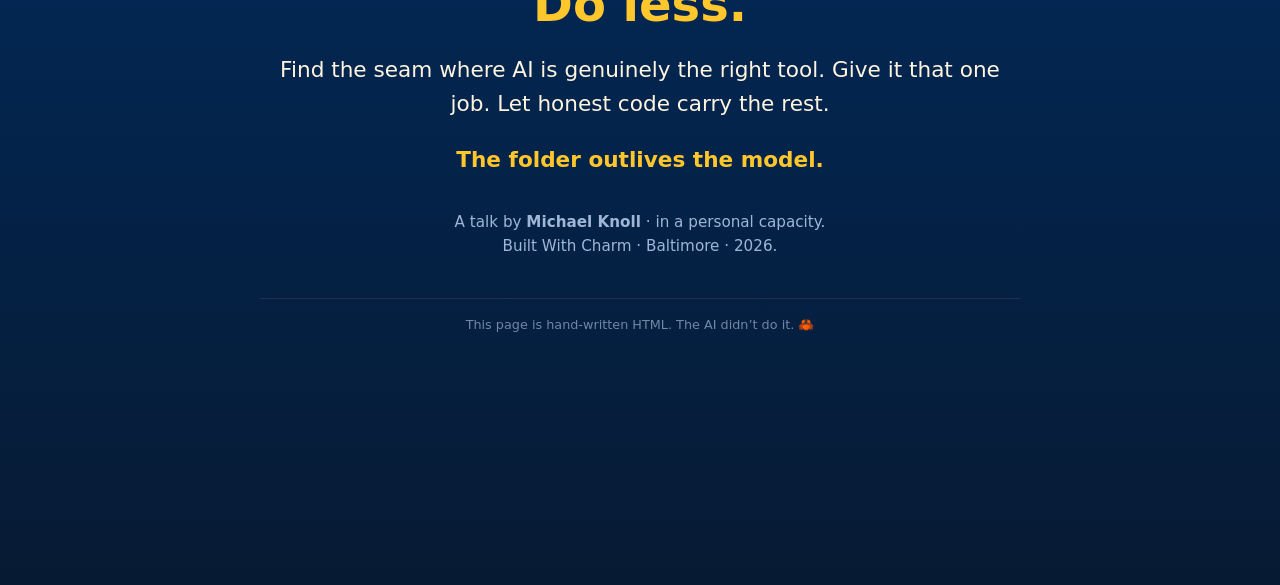
==== commit c596ce35: "talk: add the email-in/website-out artifact slide; fix byline Adds a side-by-side mock of the input " ====
--- a/static/talk/index.html
+++ b/static/talk/index.html
@@ -174,6 +174,40 @@
   .arrow { align-self: center; color: var(--muted); font-size: 1.3rem; }
   .caption { color: var(--muted); font-style: italic; margin-top: 0.5rem; }
 
+  /* Input and output, side by side. Mock panels rather than screenshots,
+     so the page stays asset-free — swap in real grabs whenever. */
+  .artifact {
+    display: flex; flex-wrap: wrap; justify-content: center; align-items: stretch;
+    gap: 1rem; text-align: left;
+    margin: 1.75rem 0 1rem;
+  }
+  .pane {
+    flex: 1 1 300px; max-width: 335px;
+    border: 1px solid #2b3a58; border-radius: 12px; overflow: hidden;
+    box-shadow: 0 12px 30px rgba(0,0,0,0.28);
+  }
+  .pane .bar {
+    font-size: 0.68rem; text-transform: uppercase; letter-spacing: 0.18em;
+    padding: 0.5rem 0.85rem;
+  }
+  .mail { background: var(--navy2); }
+  .mail .bar { background: #08305f; color: var(--muted); }
+  .mail .hdr { padding: 0.7rem 0.9rem 0; font-size: 0.8rem; color: var(--muted); line-height: 1.6; }
+  .mail .hdr b { color: var(--cream); font-weight: 600; }
+  .mail .body { padding: 0.55rem 0.9rem 0.9rem; font-size: 0.95rem; }
+  .mail .clip { color: var(--muted); font-size: 0.78rem; }
+  /* The output pane is a light page on purpose — it reads as "the web". */
+  .site { background: var(--cream); color: var(--navy); border-color: #d8c9a4; }
+  .site .bar { background: #ecdfc0; color: #3d5279; }
+  .site h4 { margin: 0.85rem 0.9rem 0.15rem; font-size: 1.05rem; }
+  .site .date {
+    margin: 0 0.9rem; font-size: 0.7rem; letter-spacing: 0.12em;
+    text-transform: uppercase; color: #4d6289;
+  }
+  .site p { margin: 0.55rem 0.9rem 1rem; font-size: 0.92rem; line-height: 1.55; }
+  .gap { align-self: center; text-align: center; color: var(--muted); font-size: 0.78rem; }
+  .gap .t { display: block; font-size: 1.5rem; font-weight: 800; color: var(--gold); }
+
   /* The requirements list — what I wanted, what I refused to sign up for. */
   .spec {
     list-style: none; padding: 0;
@@ -357,6 +391,48 @@
   </div>
 </section>
 
+<!-- ========================== THE ARTIFACT ======================= -->
+<section class="scene">
+  <div class="inner reveal">
+    <p class="kunu plain">This is the entire product.</p>
+    <h2>An email in.<br>A website out.</h2>
+    <div class="artifact">
+      <div class="pane mail">
+        <div class="bar">&#9993;&#65039;&nbsp; inbox &mdash; 9:14 am</div>
+        <div class="hdr">
+          From: <b>kid@example.com</b><br>
+          To: <b>my-site@example.com</b><br>
+          Subject: <b>i got a new bike</b>
+        </div>
+        <div class="body">
+          dear website, i got a new bike for my birthday. it is blue and it has
+          21 gears. i rode it to the park with dad. can you put this on my page
+          <div class="clip">&#128206; bike.jpg</div>
+        </div>
+      </div>
+
+      <div class="gap">
+        <span class="t">&#8594;</span>
+        &asymp;&nbsp;2&nbsp;minutes
+      </div>
+
+      <div class="pane site">
+        <div class="bar">&#128274; my-site.com/updates/ &mdash; 9:16 am</div>
+        <h4>I got a new bike</h4>
+        <p class="date">August 19, 2026</p>
+        <p>
+          I got a new bike for my birthday! It&rsquo;s blue and it has 21 gears.
+          I rode it to the park with Dad.
+        </p>
+      </div>
+    </div>
+    <p class="caption">
+      One human click in the middle, to approve it. The model&rsquo;s entire job was
+      turning the left box into the right box&rsquo;s words.
+    </p>
+  </div>
+</section>
+
 <!-- ====================== PRIMER 1: THE FOLDER =================== -->
 <section class="scene">
   <div class="inner reveal">
@@ -581,7 +657,7 @@
     </p>
     <p class="lead"><strong class="teal">The folder outlives the model.</strong></p>
     <p class="whoami">
-      A talk by <strong>Matt Knoll</strong> &middot; in a personal capacity.<br>
+      A talk by <strong>Michael Knoll</strong> &middot; in a personal capacity.<br>
       Built With Charm &middot; Baltimore &middot; 2026.
     </p>
     <p class="footwink">
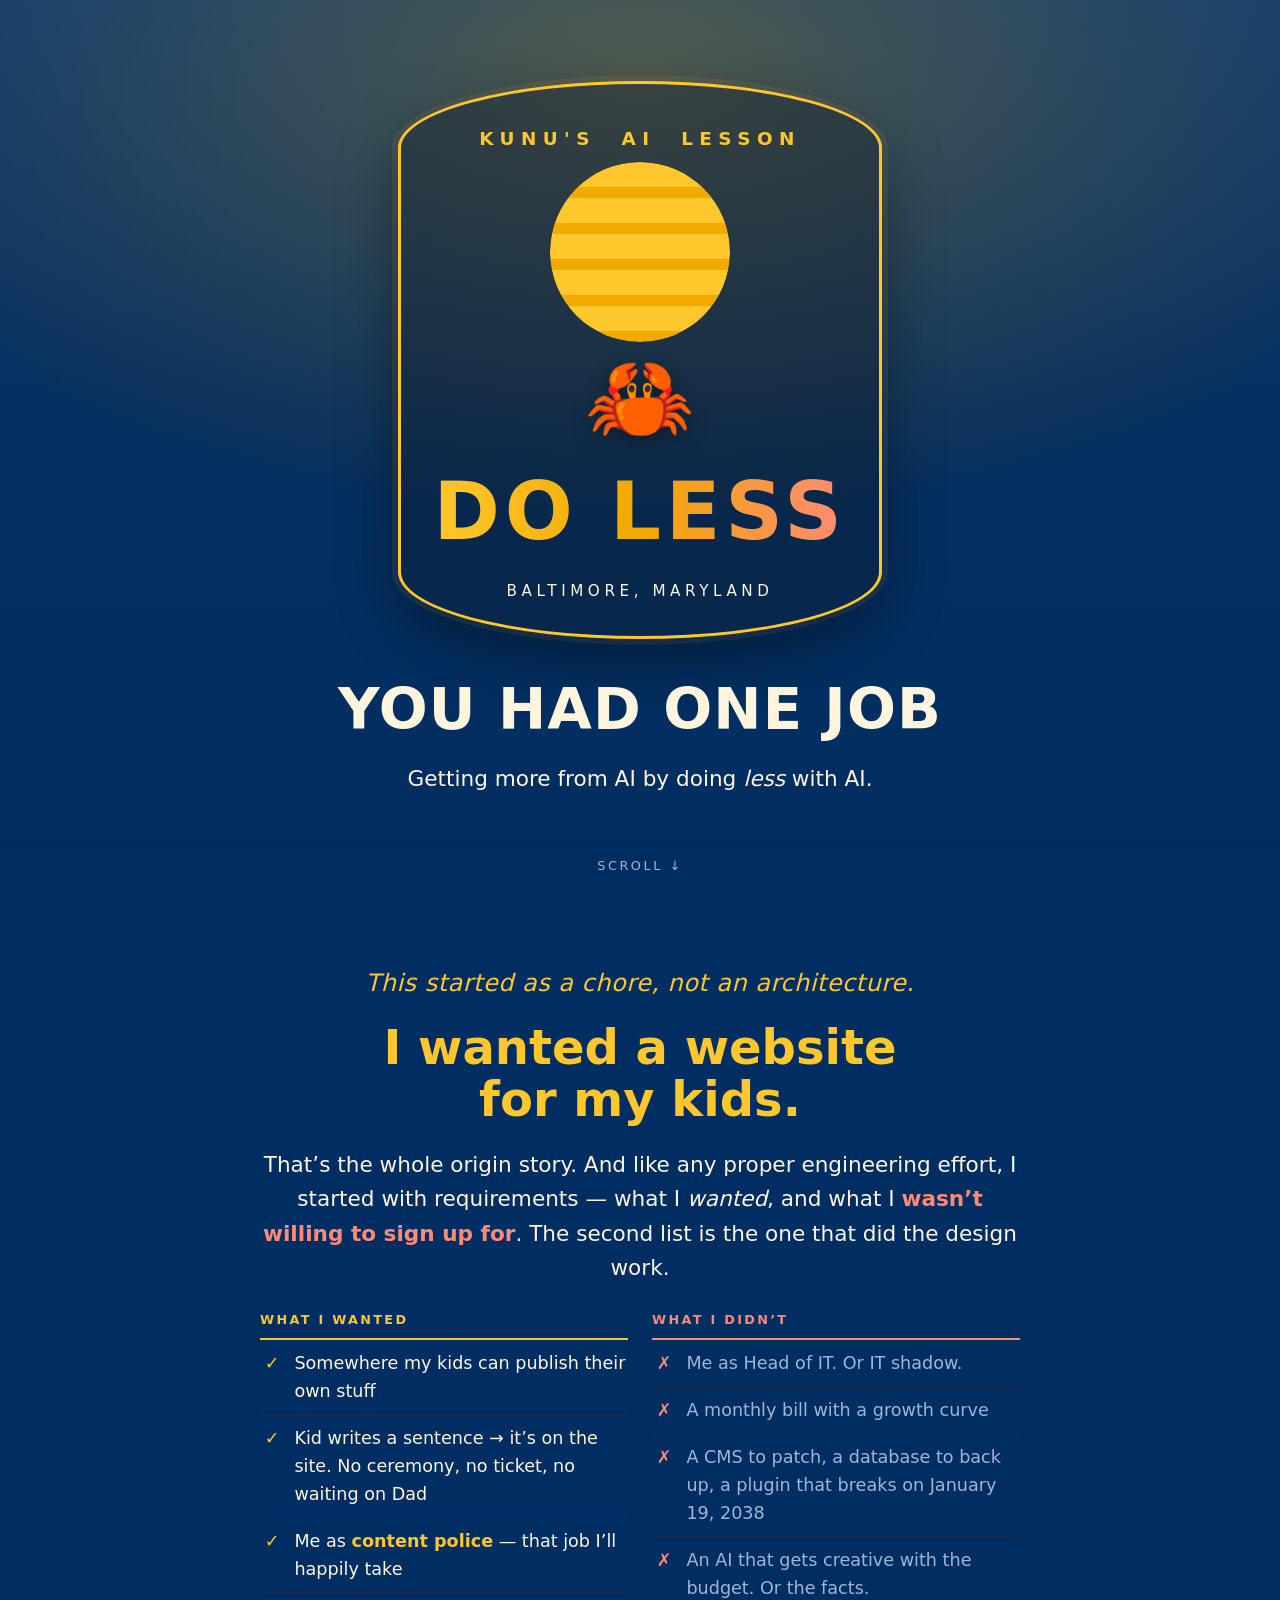
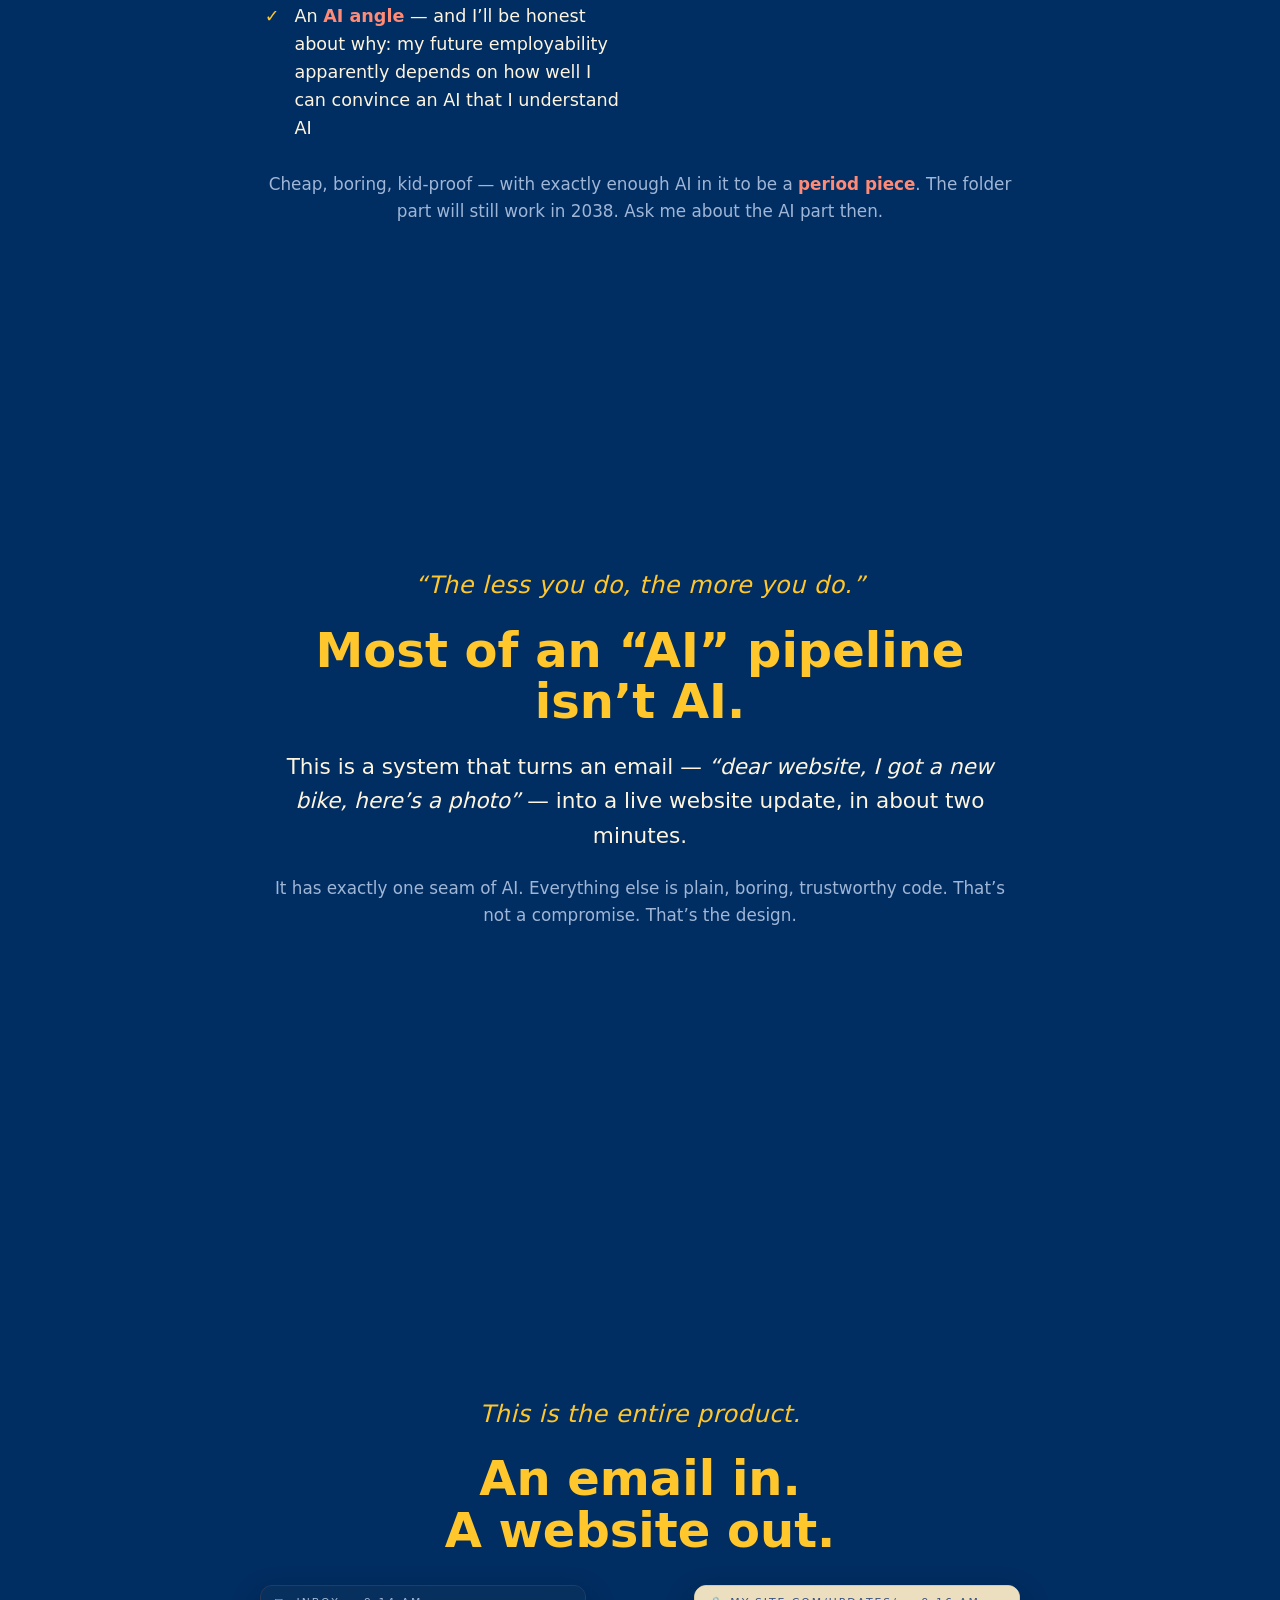
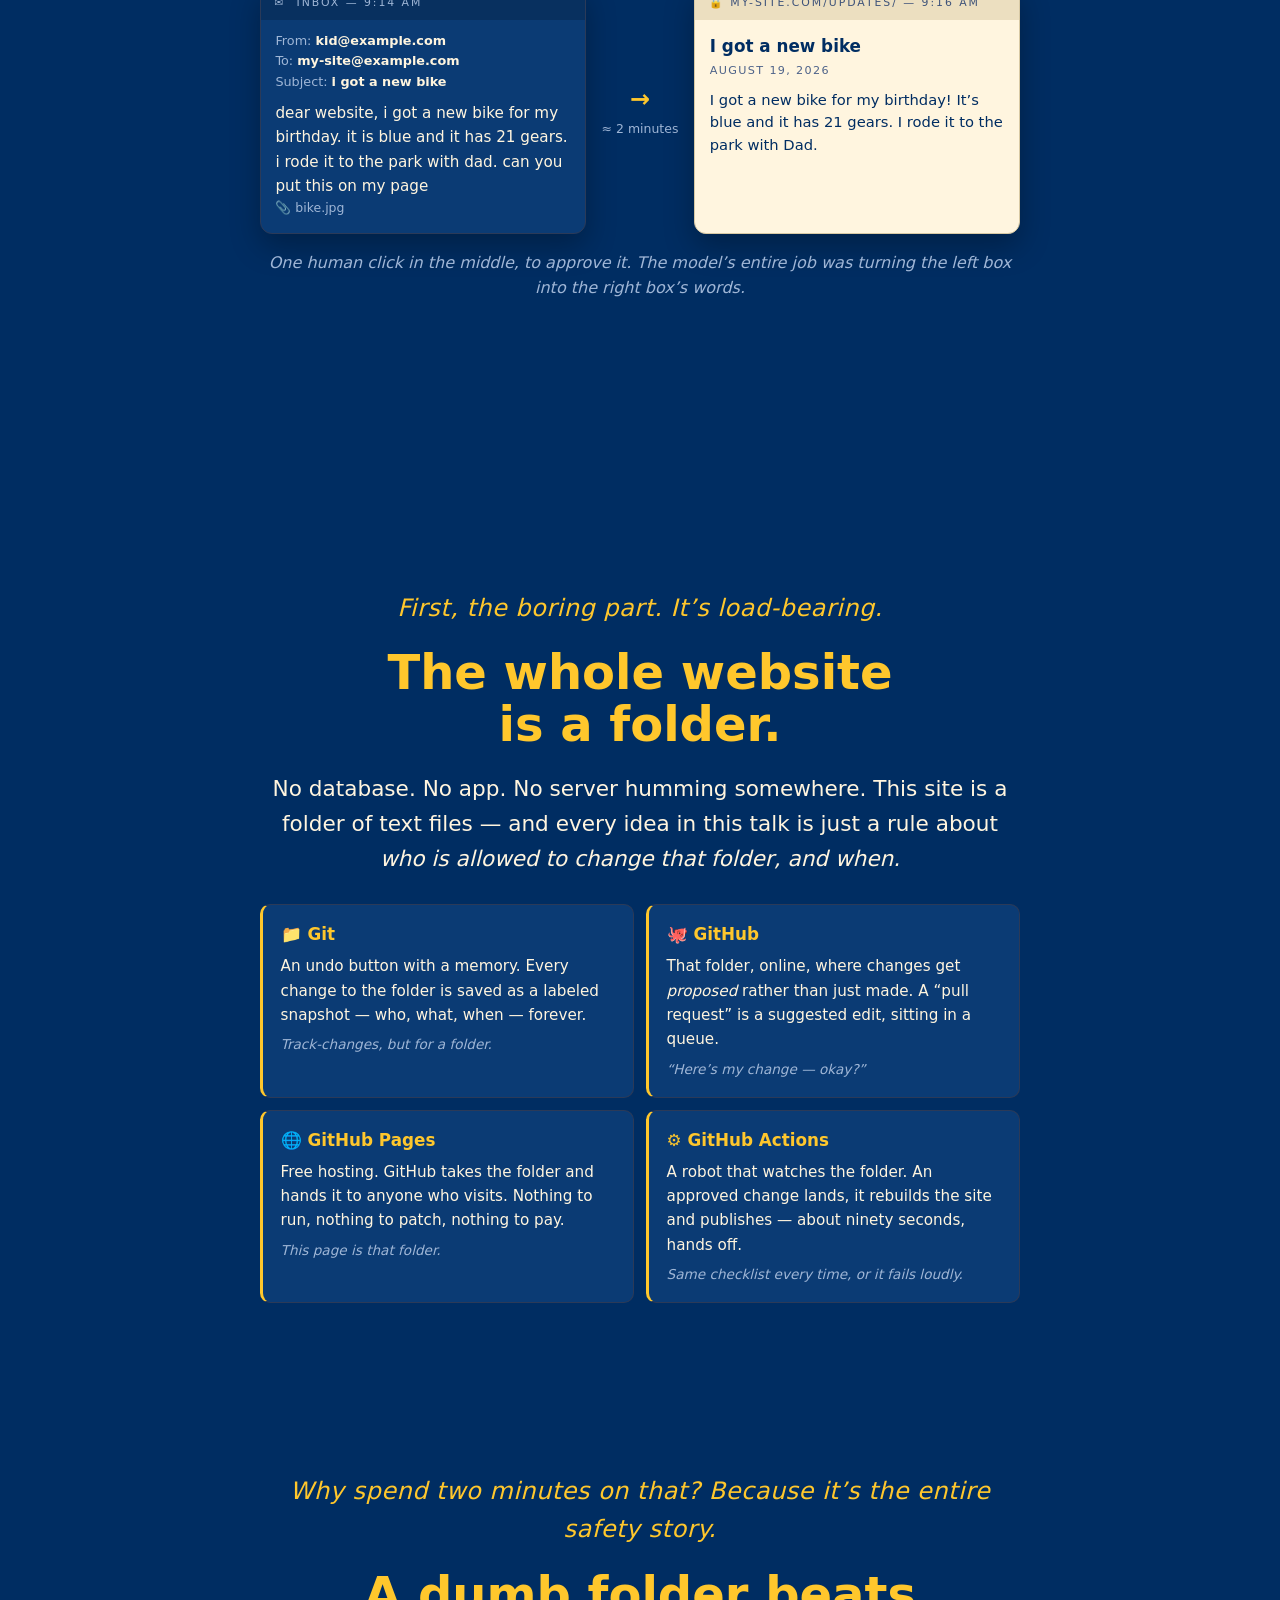
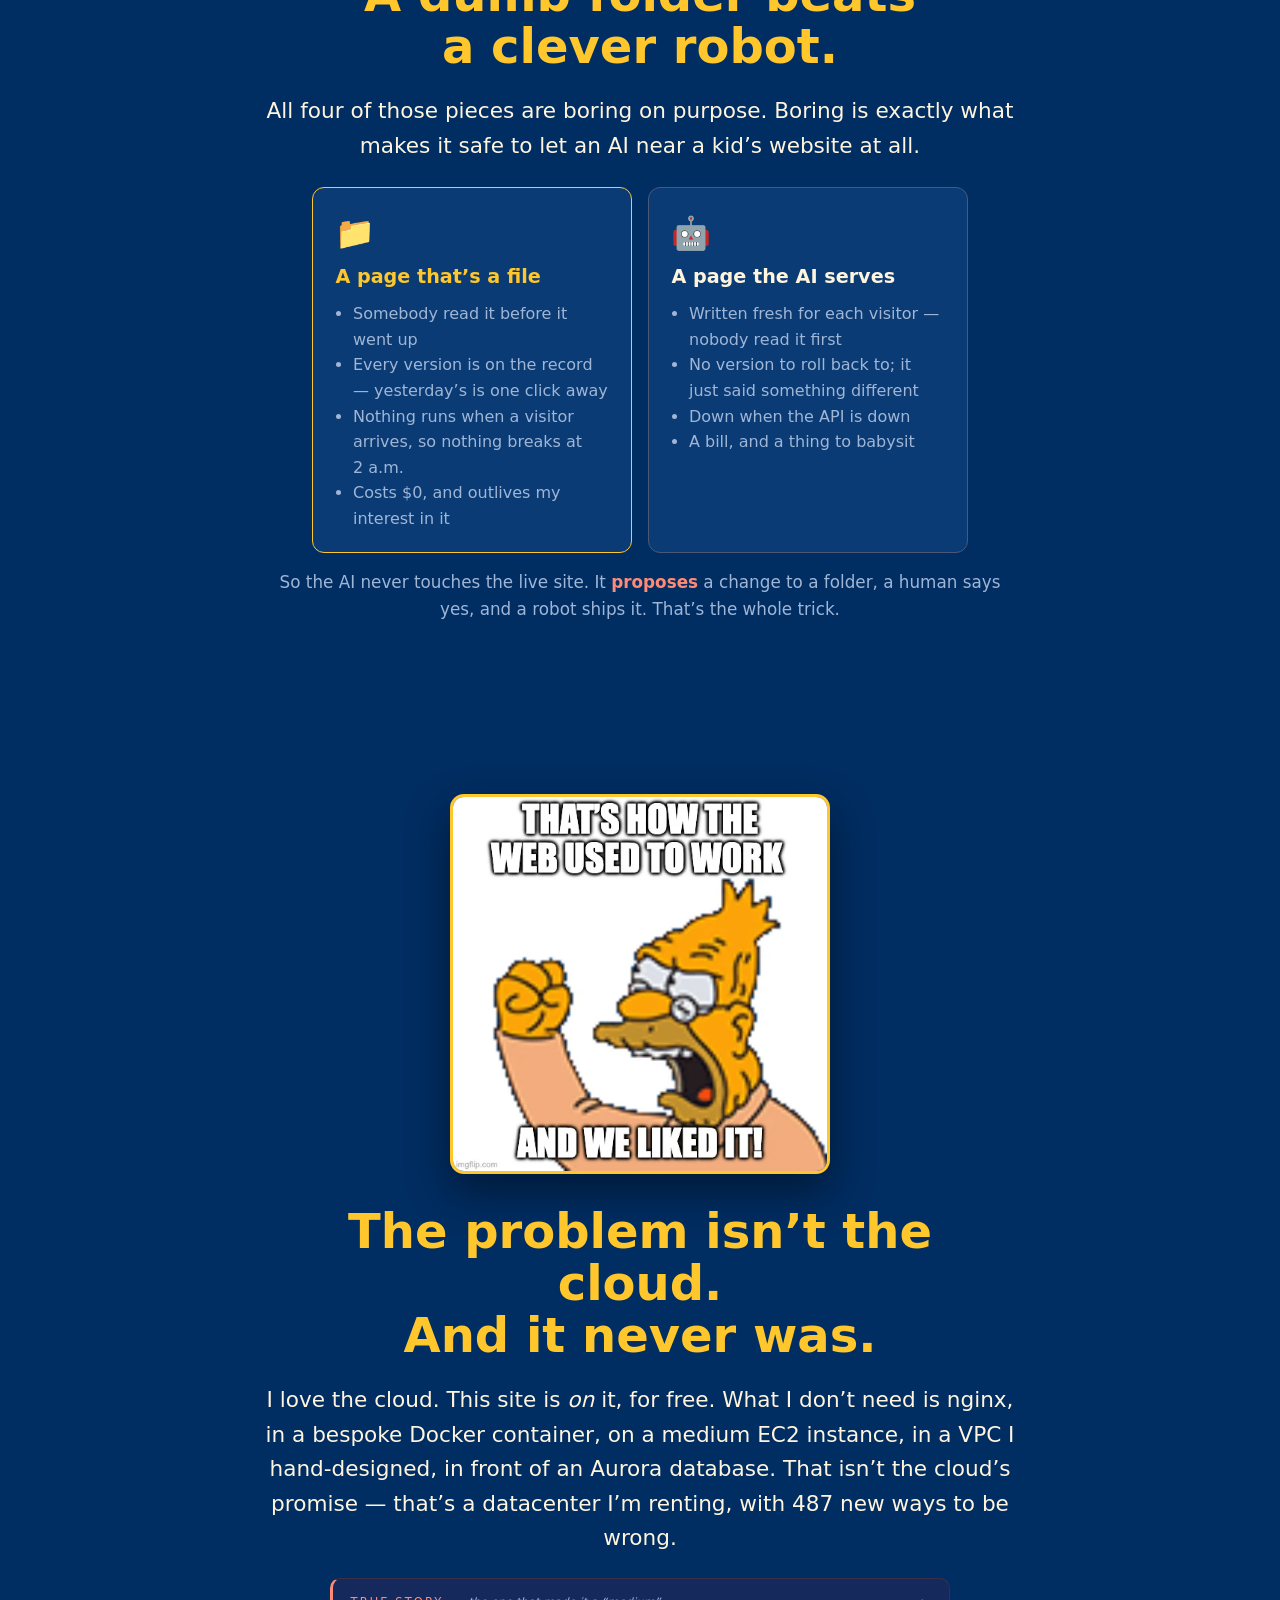
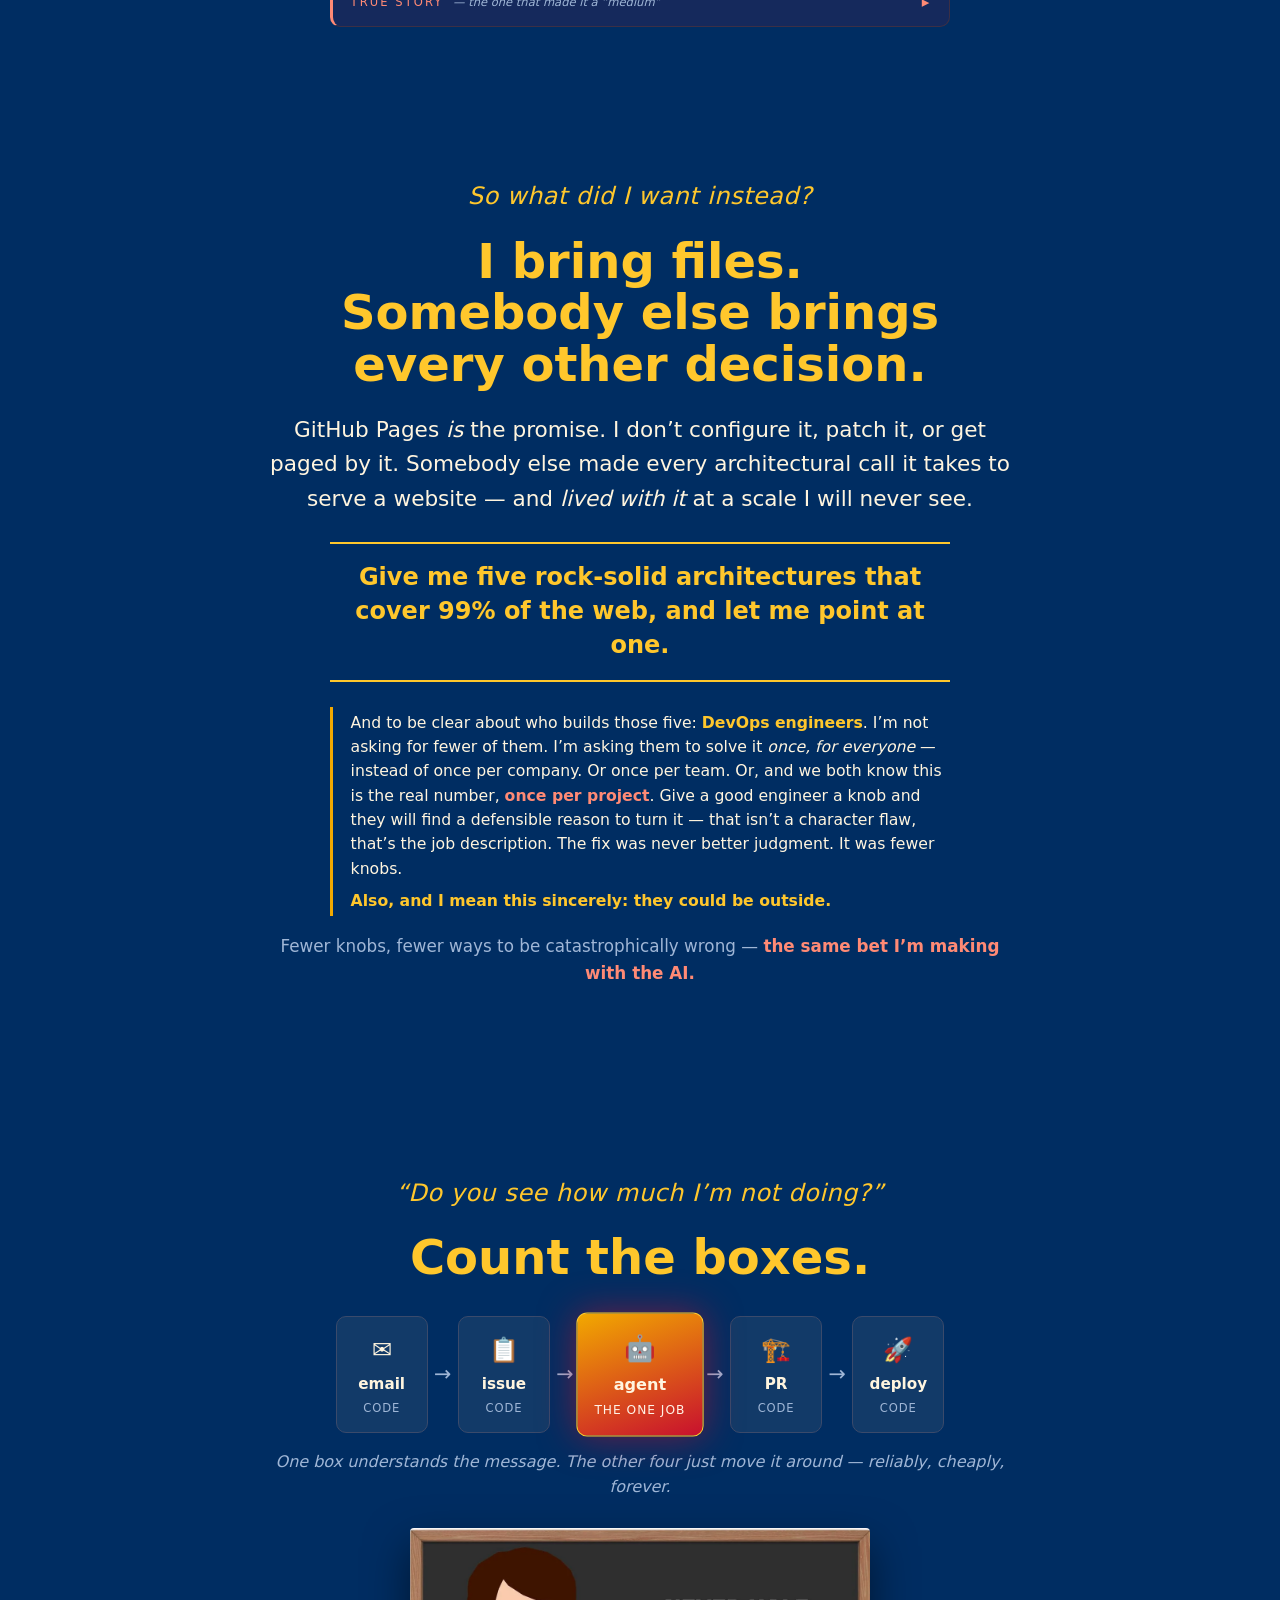
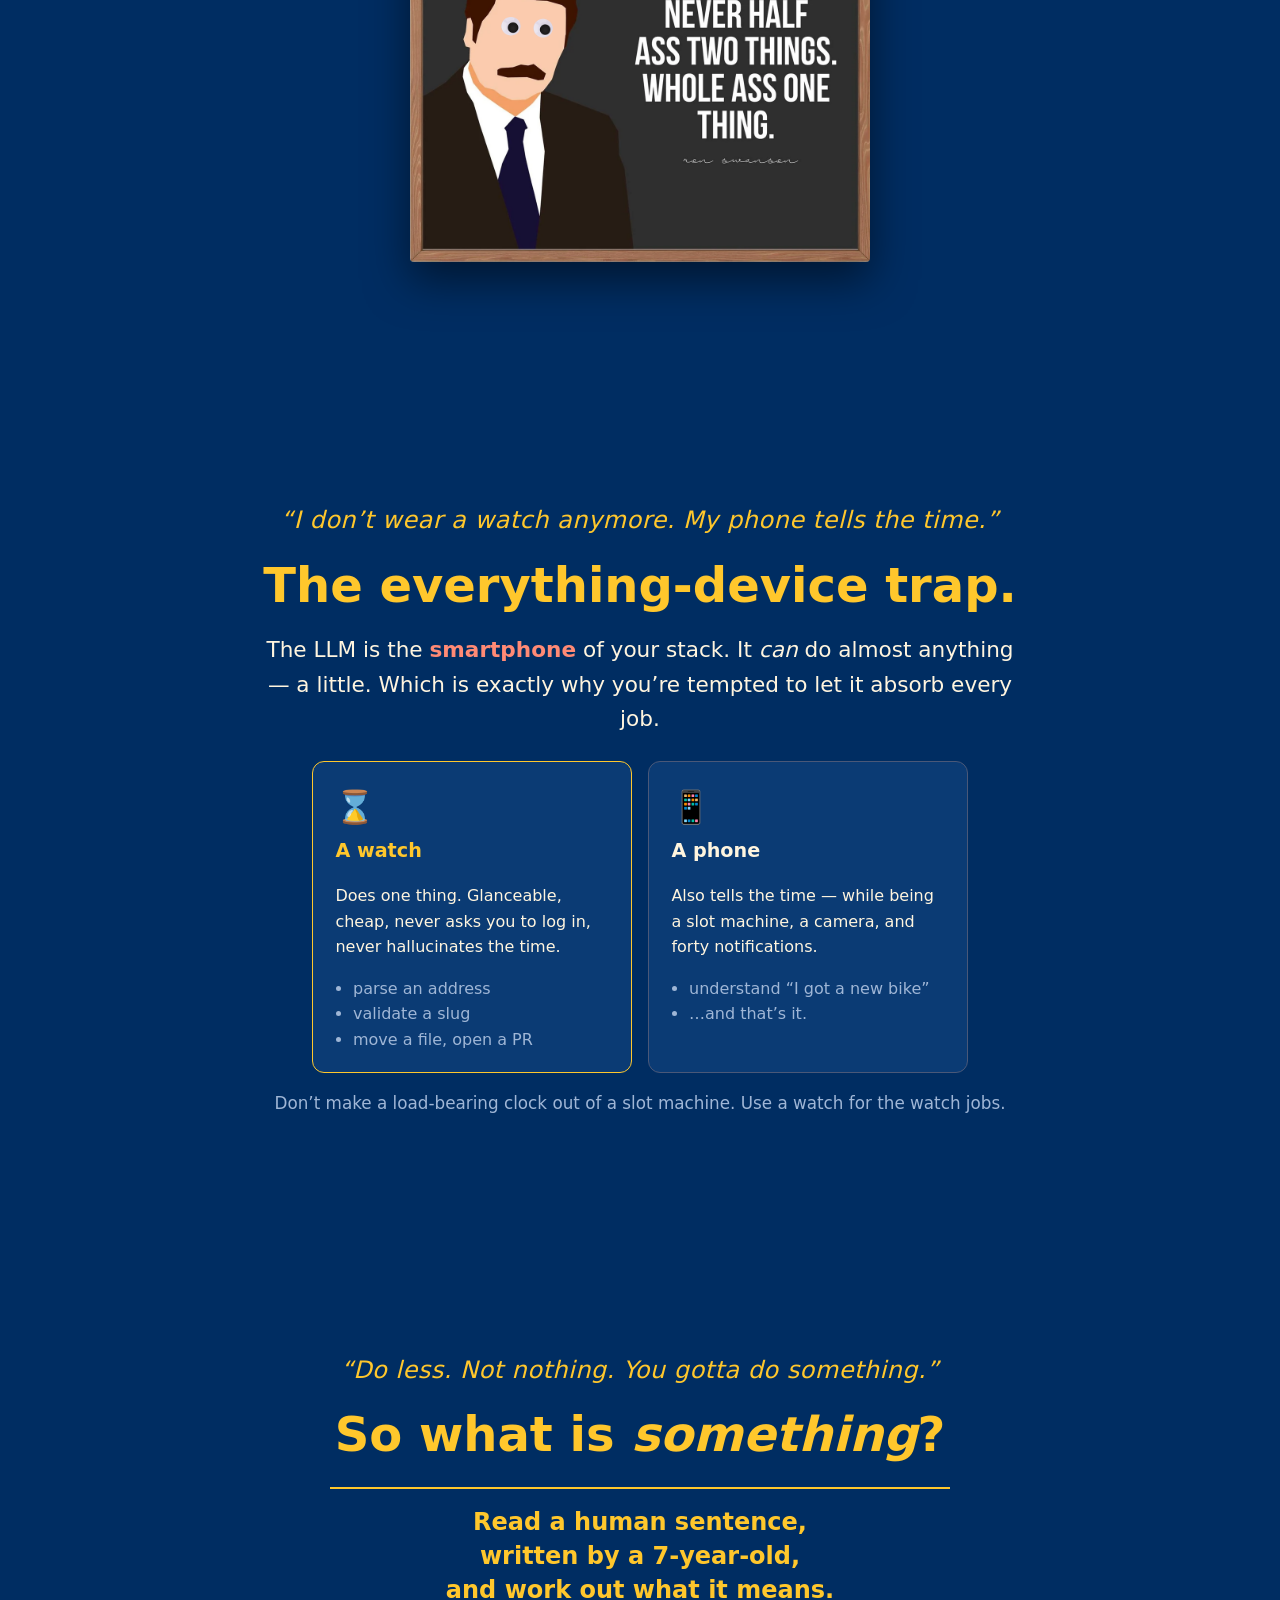
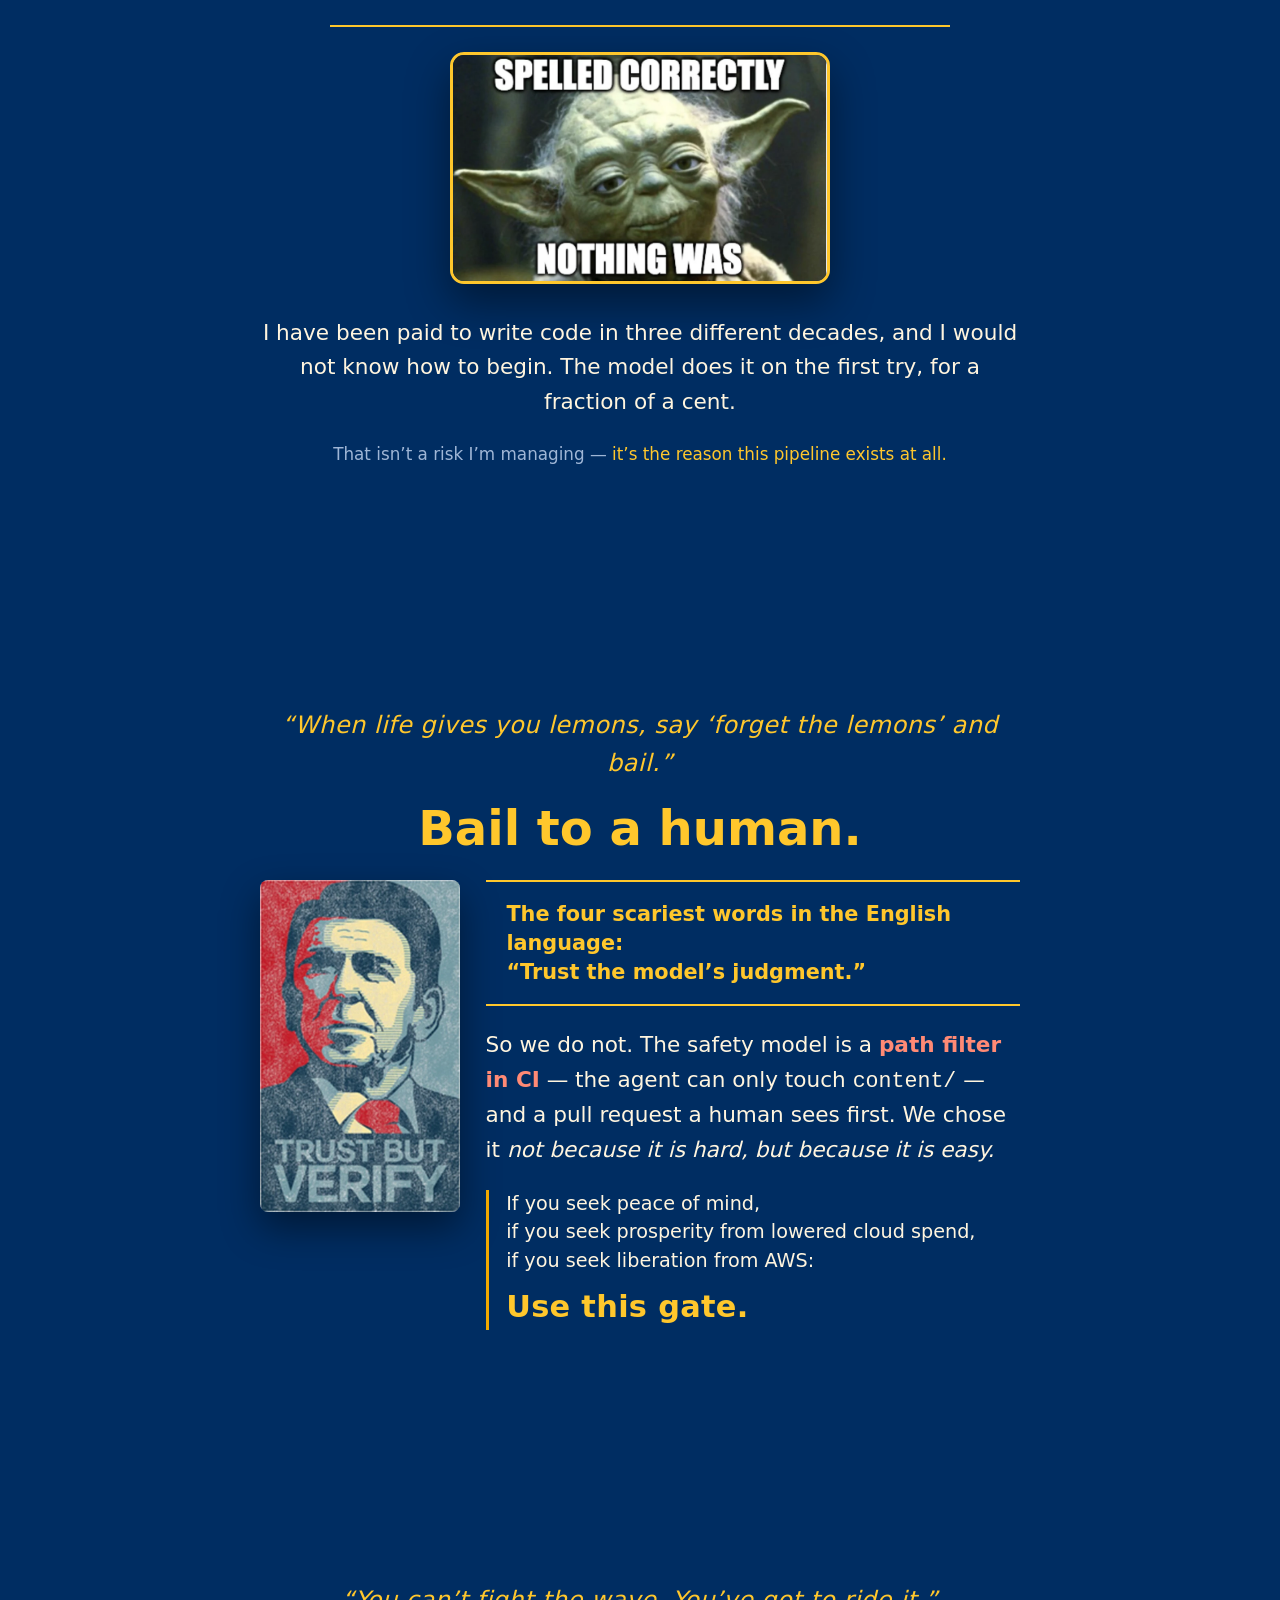
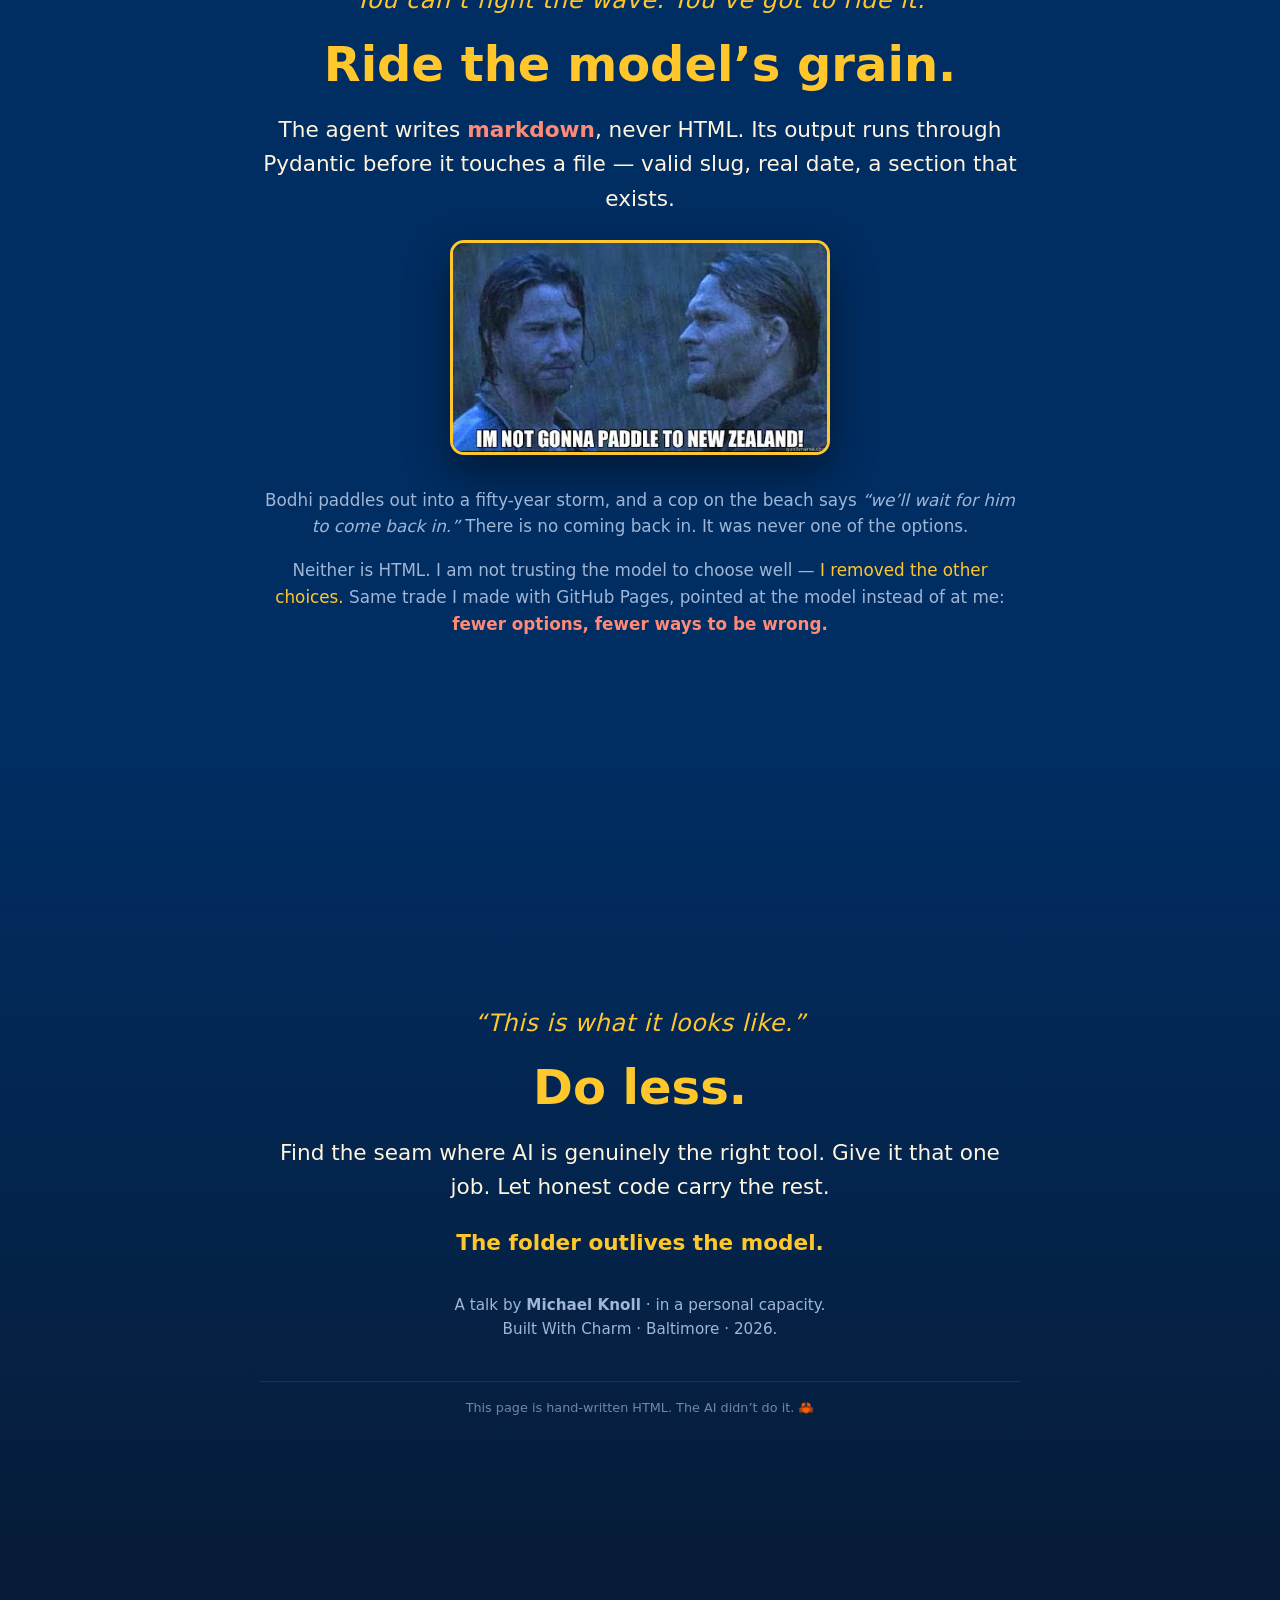
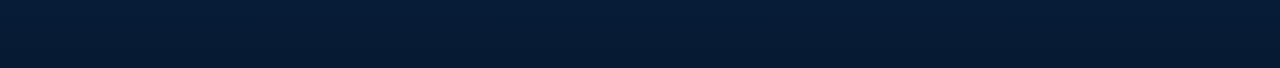
==== commit cfeb6554: "talk: images, requirements slide, and the Reagan/Point Break beats Reworks most of the middle of the" ====
--- a/static/talk/index.html
+++ b/static/talk/index.html
@@ -227,6 +227,30 @@
   .spec .no  .mark { color: var(--redink); }
   .spec .no  { color: var(--muted); }
 
+  /* Requirements, as two columns: what I wanted / what I refused.
+     One .spec list per column; they stack on a narrow screen. */
+  .reqs {
+    display: grid;
+    grid-template-columns: 1fr 1fr;
+    gap: 0.75rem 1.5rem;
+    max-width: 880px;
+    margin: 1.5rem auto 1.25rem;
+    text-align: left;
+  }
+  .reqs .col { min-width: 0; }
+  .reqs h3 {
+    margin: 0;
+    font-size: 0.8rem;
+    text-transform: uppercase;
+    letter-spacing: 0.18em;
+    padding-bottom: 0.5rem;
+    border-bottom: 2px solid currentColor;
+  }
+  .reqs .want h3   { color: var(--gold); }
+  .reqs .wont h3   { color: var(--redink); }
+  .reqs .spec { margin: 0; max-width: none; }
+  @media (max-width: 620px) { .reqs { grid-template-columns: 1fr; } }
+
   /* Four-up glossary: git / GitHub / Pages / Actions, in plain English. */
   .deck {
     display: grid;
@@ -251,35 +275,146 @@
   @media (max-width: 560px) { .deck { grid-template-columns: 1fr; } }
 
   /* Old man yells at cloud — set up the meme, then refuse it. The gripe
-     isn't the cloud, it's the knob count. Emoji stand in for real art. */
-  .yells {
-    display: flex; align-items: center; justify-content: center;
-    flex-wrap: wrap; gap: 1.4rem;
-    margin: 1.5rem 0 2.25rem;
-  }
-  .yells .who, .yells .cloud {
-    font-size: clamp(3rem, 12vw, 5.5rem); line-height: 1;
-    filter: drop-shadow(0 6px 10px rgba(0,0,0,0.35));
-  }
-  .bubble {
-    position: relative;
-    background: var(--cream); color: var(--navy);
-    font-weight: 800; text-align: left;
-    border-radius: 14px; padding: 0.85rem 1.05rem;
-    max-width: 300px;
-    font-size: clamp(0.95rem, 2.2vw, 1.1rem); line-height: 1.35;
-    text-transform: uppercase; letter-spacing: 0.01em;
-  }
-  .bubble::after {           /* tail, pointing back at the old man */
-    content: ""; position: absolute; left: -11px; top: 50%;
-    transform: translateY(-50%);
-    border: 9px solid transparent; border-left: 0;
-    border-right-color: var(--cream);
-  }
-  .cloudwrap { display: flex; flex-direction: column; align-items: center; gap: 0.2rem; }
-  .cloudwrap .lbl {
-    font-size: 0.7rem; letter-spacing: 0.2em; text-transform: uppercase;
-    color: var(--muted);
+     isn't the cloud, it's the knob count. The meme carries its own caption,
+     so nothing else belongs in this scene. */
+  .meme {
+    margin: 1.5rem auto 2rem;
+    max-width: 380px;
+  }
+  .meme img {
+    display: block; width: 100%; height: auto;
+    border-radius: 14px;
+    border: 3px solid var(--gold);
+    box-shadow: 0 18px 44px rgba(0,0,0,0.45);
+  }
+
+  /* War story: collapsed by default. It's an aside, not an argument —
+     it shouldn't cost the slide any vertical space until someone asks
+     for it. <details> so it works with no JavaScript. */
+  .war {
+    text-align: left;
+    max-width: 620px;
+    margin: 1.4rem auto;
+    background: rgba(200,16,46,0.10);
+    border: 1px solid #3c2f45;
+    border-left: 3px solid var(--redink);
+    border-radius: 10px;
+  }
+  .war > summary {
+    cursor: pointer;
+    list-style: none;                 /* kill the default triangle */
+    padding: 0.7rem 1.1rem;
+    font-size: 0.72rem;
+    text-transform: uppercase;
+    letter-spacing: 0.18em;
+    color: var(--redink);
+    display: flex; align-items: center; gap: 0.6rem;
+  }
+  .war > summary::-webkit-details-marker { display: none; }
+  .war > summary::after {               /* our own caret, rotates on open */
+    content: "\25B8";
+    margin-left: auto;
+    font-size: 0.95rem;
+    transition: transform 0.15s ease;
+  }
+  .war[open] > summary::after { transform: rotate(90deg); }
+  .war > summary:focus-visible { outline: 2px solid var(--gold); outline-offset: 2px; }
+  .war .hint { text-transform: none; letter-spacing: 0; color: var(--muted); font-style: italic; }
+  .war .guts { padding: 0 1.1rem 1rem; }
+  .war p { margin: 0; font-size: 0.98rem; line-height: 1.55; }
+  .war .punch { display: block; margin-top: 0.55rem; color: var(--muted); font-style: italic; }
+
+  /* The ask, set apart — the one sentence this whole primer is driving at. */
+  .ask {
+    max-width: 620px;
+    margin: 1.6rem auto;
+    padding: 1.1rem 1.3rem;
+    border-top: 2px solid var(--gold);
+    border-bottom: 2px solid var(--gold);
+    font-size: clamp(1.15rem, 2.8vw, 1.5rem);
+    font-weight: 700;
+    line-height: 1.4;
+    color: var(--gold);
+  }
+
+  /* Giving credit before taking the joke. Gold rule, not coral —
+     this one's affectionate. */
+  .credit {
+    text-align: left;
+    max-width: 620px;
+    margin: 1.4rem auto 0;
+    padding: 0.2rem 0 0.2rem 1.1rem;
+    border-left: 3px solid var(--gold2);
+    font-size: 0.98rem;
+    line-height: 1.55;
+  }
+  .credit .punch {
+    display: block; margin-top: 0.5rem;
+    color: var(--gold); font-weight: 700;
+  }
+
+  /* Swanson poster — pre-cropped to the frame, so it just sits there.
+     The art is already dark; it needs no border against the navy. */
+  .poster {
+    margin: 1.75rem auto 0;
+    max-width: 460px;
+  }
+  .poster img {
+    display: block; width: 100%; height: auto;
+    border-radius: 4px;
+    box-shadow: 0 18px 44px rgba(0,0,0,0.5);
+  }
+
+  /* A tall poster beside its copy, rather than stacked above it —
+     a portrait image would otherwise own the whole slide's height. */
+  .sbs {
+    display: flex;
+    gap: 1.6rem;
+    align-items: flex-start;
+    text-align: left;
+    margin: 1.6rem 0 0;
+  }
+  .sbs .tall { flex: 0 0 200px; margin: 0; }
+  .sbs .tall img {
+    display: block; width: 100%; height: auto;
+    border-radius: 8px;
+    box-shadow: 0 16px 38px rgba(0,0,0,0.45);
+  }
+  .sbs .say { flex: 1 1 auto; min-width: 0; }
+  .sbs .say > :first-child { margin-top: 0; }
+  .sbs .say > :last-child  { margin-bottom: 0; }
+  @media (max-width: 620px) {
+    .sbs { flex-direction: column; text-align: center; }
+    .sbs .tall { flex: none; max-width: 190px; }
+  }
+
+  /* The ask treatment, sized down for the narrower side-by-side column. */
+  .say .ask {
+    margin: 0 0 1rem;
+    max-width: none;
+    text-align: left;
+    font-size: clamp(1.05rem, 2.4vw, 1.3rem);
+  }
+
+  /* Anaphora, built as a stack — three clauses climbing to the payoff.
+     Full width under the side-by-side, so the parallelism has room. */
+  .speech {
+    max-width: 640px;
+    margin: 1.4rem 0 0;
+    text-align: left;
+    padding-left: 1.1rem;
+    border-left: 3px solid var(--gold2);
+    font-size: clamp(1rem, 2.2vw, 1.2rem);
+    line-height: 1.5;
+    color: var(--cream);
+  }
+  .speech .payoff {
+    display: block;
+    margin-top: 0.5rem;
+    color: var(--gold);
+    font-weight: 800;
+    font-size: clamp(1.3rem, 3.4vw, 1.9rem);
+    letter-spacing: 0.01em;
   }
 
   /* Two-column watch/phone contrast. */
@@ -353,20 +488,35 @@
     <p class="kunu plain">This started as a chore, not an architecture.</p>
     <h2>I wanted a website<br>for my kids.</h2>
     <p class="lead">
-      That&rsquo;s the whole origin story. What made it interesting was the list of
-      things I <em>wasn&rsquo;t</em> willing to sign up for.
-    </p>
-    <ul class="spec">
-      <li class="yes"><span class="mark">&#10003;</span><span>Somewhere my kids can publish their own stuff</span></li>
-      <li class="yes"><span class="mark">&#10003;</span><span>Kid writes a sentence &rarr; it&rsquo;s on the site. No ceremony, no ticket, no waiting on Dad</span></li>
-      <li class="yes"><span class="mark">&#10003;</span><span>Me as <strong class="teal">content police</strong> &mdash; that job I&rsquo;ll happily take</span></li>
-      <li class="no"><span class="mark">&#10007;</span><span>Me as Head of IT. Or IT shadow.</span></li>
-      <li class="no"><span class="mark">&#10007;</span><span>A monthly bill with a growth curve</span></li>
-      <li class="no"><span class="mark">&#10007;</span><span>A CMS to patch, a database to back up, a plugin that breaks on January 19, 2038</span></li>
-      <li class="yes"><span class="mark">&#10003;</span><span>An <strong class="hi">AI angle</strong> &mdash; and I&rsquo;ll be honest about why: my future employability
-        apparently depends on how well I can convince an AI that I understand AI</span></li>
-      <li class="no"><span class="mark">&#10007;</span><span>An AI that gets creative with the budget. Or the facts.</span></li>
-    </ul>
+      That&rsquo;s the whole origin story. And like any proper engineering effort,
+      I started with requirements &mdash; what I <em>wanted</em>, and what I
+      <strong class="hi">wasn&rsquo;t willing to sign up for</strong>. The second
+      list is the one that did the design work.
+    </p>
+
+    <div class="reqs">
+      <div class="col want">
+        <h3>What I wanted</h3>
+        <ul class="spec">
+          <li class="yes"><span class="mark">&#10003;</span><span>Somewhere my kids can publish their own stuff</span></li>
+          <li class="yes"><span class="mark">&#10003;</span><span>Kid writes a sentence &rarr; it&rsquo;s on the site. No ceremony, no ticket, no waiting on Dad</span></li>
+          <li class="yes"><span class="mark">&#10003;</span><span>Me as <strong class="teal">content police</strong> &mdash; that job I&rsquo;ll happily take</span></li>
+          <li class="yes"><span class="mark">&#10003;</span><span>An <strong class="hi">AI angle</strong> &mdash; and I&rsquo;ll be honest about why: my future
+            employability apparently depends on how well I can convince an AI that I understand AI</span></li>
+        </ul>
+      </div>
+
+      <div class="col wont">
+        <h3>What I didn&rsquo;t</h3>
+        <ul class="spec">
+          <li class="no"><span class="mark">&#10007;</span><span>Me as Head of IT. Or IT shadow.</span></li>
+          <li class="no"><span class="mark">&#10007;</span><span>A monthly bill with a growth curve</span></li>
+          <li class="no"><span class="mark">&#10007;</span><span>A CMS to patch, a database to back up, a plugin that breaks on January 19, 2038</span></li>
+          <li class="no"><span class="mark">&#10007;</span><span>An AI that gets creative with the budget. Or the facts.</span></li>
+        </ul>
+      </div>
+    </div>
+
     <p class="sub">
       Cheap, boring, kid-proof &mdash; with exactly enough AI in it to be a
       <strong class="hi">period piece</strong>. The folder part will still work in 2038.
@@ -513,27 +663,61 @@
 <!-- ====================== OLD MAN YELLS AT CLOUD ================= -->
 <section class="scene">
   <div class="inner reveal">
-    <p class="kunu plain">Old man yells at cloud.</p>
-    <div class="yells">
-      <span class="who" title="grandpa (real art TBD)" role="img" aria-label="Old man shaking his fist">&#128116;</span>
-      <p class="bubble">That&rsquo;s how the web used to work &mdash; and we liked it!</p>
-      <span class="cloudwrap">
-        <span class="cloud" role="img" aria-label="Cloud">&#9729;&#65039;</span>
-        <span class="lbl">487 settings. one of them ruins you.</span>
-      </span>
-    </div>
-    <h2>It was never the cloud.</h2>
+    <figure class="meme">
+      <img src="grandpa-cloud.webp" width="500" height="500"
+           alt="Grandpa Simpson shaking his fist: &ldquo;That&rsquo;s how the web used to work &mdash; and we liked it!&rdquo;">
+    </figure>
+    <h2>The problem isn&rsquo;t the cloud.<br>And it never was.</h2>
     <p class="lead">
       I love the cloud. This site is <em>on</em> it, for free. What I don&rsquo;t need is
       nginx, in a bespoke Docker container, on a medium EC2 instance, in a VPC I
       hand-designed, in front of an Aurora database. That isn&rsquo;t the cloud&rsquo;s promise
       &mdash; that&rsquo;s a datacenter I&rsquo;m renting, with 487 new ways to be wrong.
     </p>
+    <details class="war">
+      <summary>True story <span class="hint">&mdash; the one that made it a &ldquo;medium&rdquo;</span></summary>
+      <div class="guts">
+        <p>
+          That &ldquo;medium&rdquo; is not a typo. We ran a <em>small</em> instance until the day
+          it couldn&rsquo;t <strong class="hi">build the site</strong> anymore &mdash; ran out of memory
+          generating static files. So I resized it. Paid more, every month, forever, so that a
+          server I maintain could do a job that finishes in twenty seconds on somebody else&rsquo;s
+          free build runner &mdash; and produce files that never needed a server in the first place.
+          <span class="punch">Nobody in that meeting said the words &ldquo;why do we have a server?&rdquo;
+          We said &ldquo;resize it.&rdquo; That&rsquo;s knob thinking.</span>
+        </p>
+      </div>
+    </details>
+
+  </div>
+</section>
+
+<!-- ===================== THE PROMISE, DELIVERED =================== -->
+<section class="scene">
+  <div class="inner reveal">
+    <p class="kunu plain">So what did I want instead?</p>
+    <h2>I bring files.<br>Somebody else brings<br>every other decision.</h2>
+    <p class="lead">
+      GitHub Pages <em>is</em> the promise. I don&rsquo;t configure it, patch it, or get
+      paged by it. Somebody else made every architectural call it takes to serve a
+      website &mdash; and <em>lived with it</em> at a scale I will never see.
+    </p>
+    <p class="ask">
+      Give me five rock-solid architectures that cover 99% of the web,
+      and let me point at one.
+    </p>
+    <p class="credit">
+      And to be clear about who builds those five: <strong class="teal">DevOps engineers</strong>.
+      I&rsquo;m not asking for fewer of them. I&rsquo;m asking them to solve it <em>once, for everyone</em>
+      &mdash; instead of once per company. Or once per team. Or, and we both know this is the
+      real number, <strong class="hi">once per project</strong>. Give a good engineer a knob and they will find a
+      defensible reason to turn it &mdash; that isn&rsquo;t a character flaw, that&rsquo;s the job description.
+      The fix was never better judgment. It was fewer knobs.
+      <span class="punch">Also, and I mean this sincerely: they could be outside.</span>
+    </p>
+
     <p class="sub">
-      GitHub Pages <em>is</em> the promise: I bring files, somebody else already made
-      every other decision and lived with it. Give me five rock-solid architectures
-      that cover 99% of the web and let me point at one. Fewer knobs, fewer ways
-      to be catastrophically wrong &mdash;
+      Fewer knobs, fewer ways to be catastrophically wrong &mdash;
       <strong class="hi">the same bet I&rsquo;m making with the AI.</strong>
     </p>
   </div>
@@ -556,6 +740,18 @@
       <div class="node"><span class="glyph">&#128640;</span><span class="name">deploy</span><span class="tag">code</span></div>
     </div>
     <p class="caption">One box understands the message. The other four just move it around &mdash; reliably, cheaply, forever.</p>
+    <figure class="poster">
+      <!-- Two-frame animated WebP: googly eyes for 3s, then the real poster,
+           loop=1 so it never plays again. loading="lazy" holds the fetch until
+           the slide is nearly on screen, so the swap lands about when you
+           arrive. Reduced-motion and no-WebP readers get the straight poster
+           and never see a thing. -->
+      <picture>
+        <source media="(prefers-reduced-motion: reduce)" srcset="swanson.webp">
+        <img src="swanson-gag.webp" width="1160" height="842" loading="lazy" decoding="async"
+             alt="Ron Swanson poster: &ldquo;Never half ass two things. Whole ass one thing.&rdquo;">
+      </picture>
+    </figure>
   </div>
 </section>
 
@@ -598,16 +794,21 @@
 <section class="scene">
   <div class="inner reveal">
     <p class="kunu">Do less. Not nothing. You gotta do <em>something</em>.</p>
-    <h2>Do less &mdash; not nothing.</h2>
-    <p class="lead">
-      The trap has two walls. Teams go all-AI, get burned, then swing to
-      all-rules and rebuild a brittle regex that chokes on the first kid who
-      spells &ldquo;dinosaur&rdquo; wrong.
+    <h2>So what is <em>something</em>?</h2>
+    <p class="ask">
+      Read a human sentence,<br>written by a 7-year-old,<br>and work out what it means.
+    </p>
+    <figure class="meme">
+      <img src="yoda.webp" width="920" height="554" loading="lazy" decoding="async"
+           alt="Yoda: &ldquo;Spelled correctly, nothing was.&rdquo;">
+    </figure>
+    <p class="lead">
+      I have been paid to write code in three different decades, and I would not
+      know how to begin. The model does it on the first try, for a fraction of a cent.
     </p>
     <p class="sub">
-      Turning a messy human sentence into structured intent is a real job
-      that <em>only</em> the model does well. So you don&rsquo;t do nothing with AI.
-      You do <span class="teal">less</span>. Land the plane in the narrow middle.
+      That isn&rsquo;t a risk I&rsquo;m managing &mdash; <span class="teal">it&rsquo;s the reason
+      this pipeline exists at all.</span>
     </p>
   </div>
 </section>
@@ -617,15 +818,30 @@
   <div class="inner reveal">
     <p class="kunu">When life gives you lemons, say &lsquo;forget the lemons&rsquo; and bail.</p>
     <h2>Bail to a human.</h2>
-    <p class="lead">
-      The safety model isn&rsquo;t &ldquo;trust the model&rsquo;s judgment.&rdquo; It&rsquo;s a
-      <strong class="hi">path filter in CI</strong> &mdash; the agent can only touch
-      <code>content/</code> &mdash; and a pull request a human sees first.
-    </p>
-    <p class="sub">
-      When it&rsquo;s a kid&rsquo;s site, that PR gate <em>is</em> invisible parental
-      moderation. When in doubt, don&rsquo;t fight the wave. Bail.
-    </p>
+    <div class="sbs">
+      <figure class="tall">
+        <img src="reagan.webp" width="602" height="1000" loading="lazy" decoding="async"
+             alt="Shepard Fairey-style poster of Ronald Reagan captioned &ldquo;Trust but verify.&rdquo;">
+      </figure>
+      <div class="say">
+        <p class="ask">
+          The four scariest words in the English language:<br>
+          &ldquo;Trust the model&rsquo;s judgment.&rdquo;
+        </p>
+        <p class="lead">
+          So we do not. The safety model is a <strong class="hi">path filter in CI</strong>
+          &mdash; the agent can only touch <code>content/</code> &mdash; and a pull request
+          a human sees first. We chose it <em>not because it is hard, but because it
+          is easy.</em>
+        </p>
+        <p class="speech">
+          If you seek peace of mind,<br>
+          if you seek prosperity from lowered cloud spend,<br>
+          if you seek liberation from AWS:
+          <span class="payoff">Use this gate.</span>
+        </p>
+      </div>
+    </div>
   </div>
 </section>
 
@@ -639,9 +855,21 @@
       runs through Pydantic before it touches a file &mdash; valid slug, real date,
       a section that exists.
     </p>
+    <figure class="meme">
+      <img src="bodhi.webp" width="512" height="285" loading="lazy" decoding="async"
+           title="The Ex-Presidents robbed banks in a Reagan mask. Same guy as two slides ago."
+           alt="Bodhi to Johnny Utah in the rain at Bells Beach: &ldquo;I&rsquo;m not gonna paddle to New Zealand!&rdquo;">
+    </figure>
     <p class="sub">
-      A narrow output schema is what keeps a cheap model reliable. You&rsquo;re not
-      wrestling the wave into a shape. You&rsquo;re giving it a lane and letting it go.
+      Bodhi paddles out into a fifty-year storm, and a cop on the beach says
+      <em>&ldquo;we&rsquo;ll wait for him to come back in.&rdquo;</em> There is no coming
+      back in. It was never one of the options.
+    </p>
+    <p class="sub">
+      Neither is HTML. I am not trusting the model to choose well &mdash;
+      <span class="teal">I removed the other choices.</span> Same trade I made with
+      GitHub Pages, pointed at the model instead of at me:
+      <strong class="hi">fewer options, fewer ways to be wrong.</strong>
     </p>
   </div>
 </section>
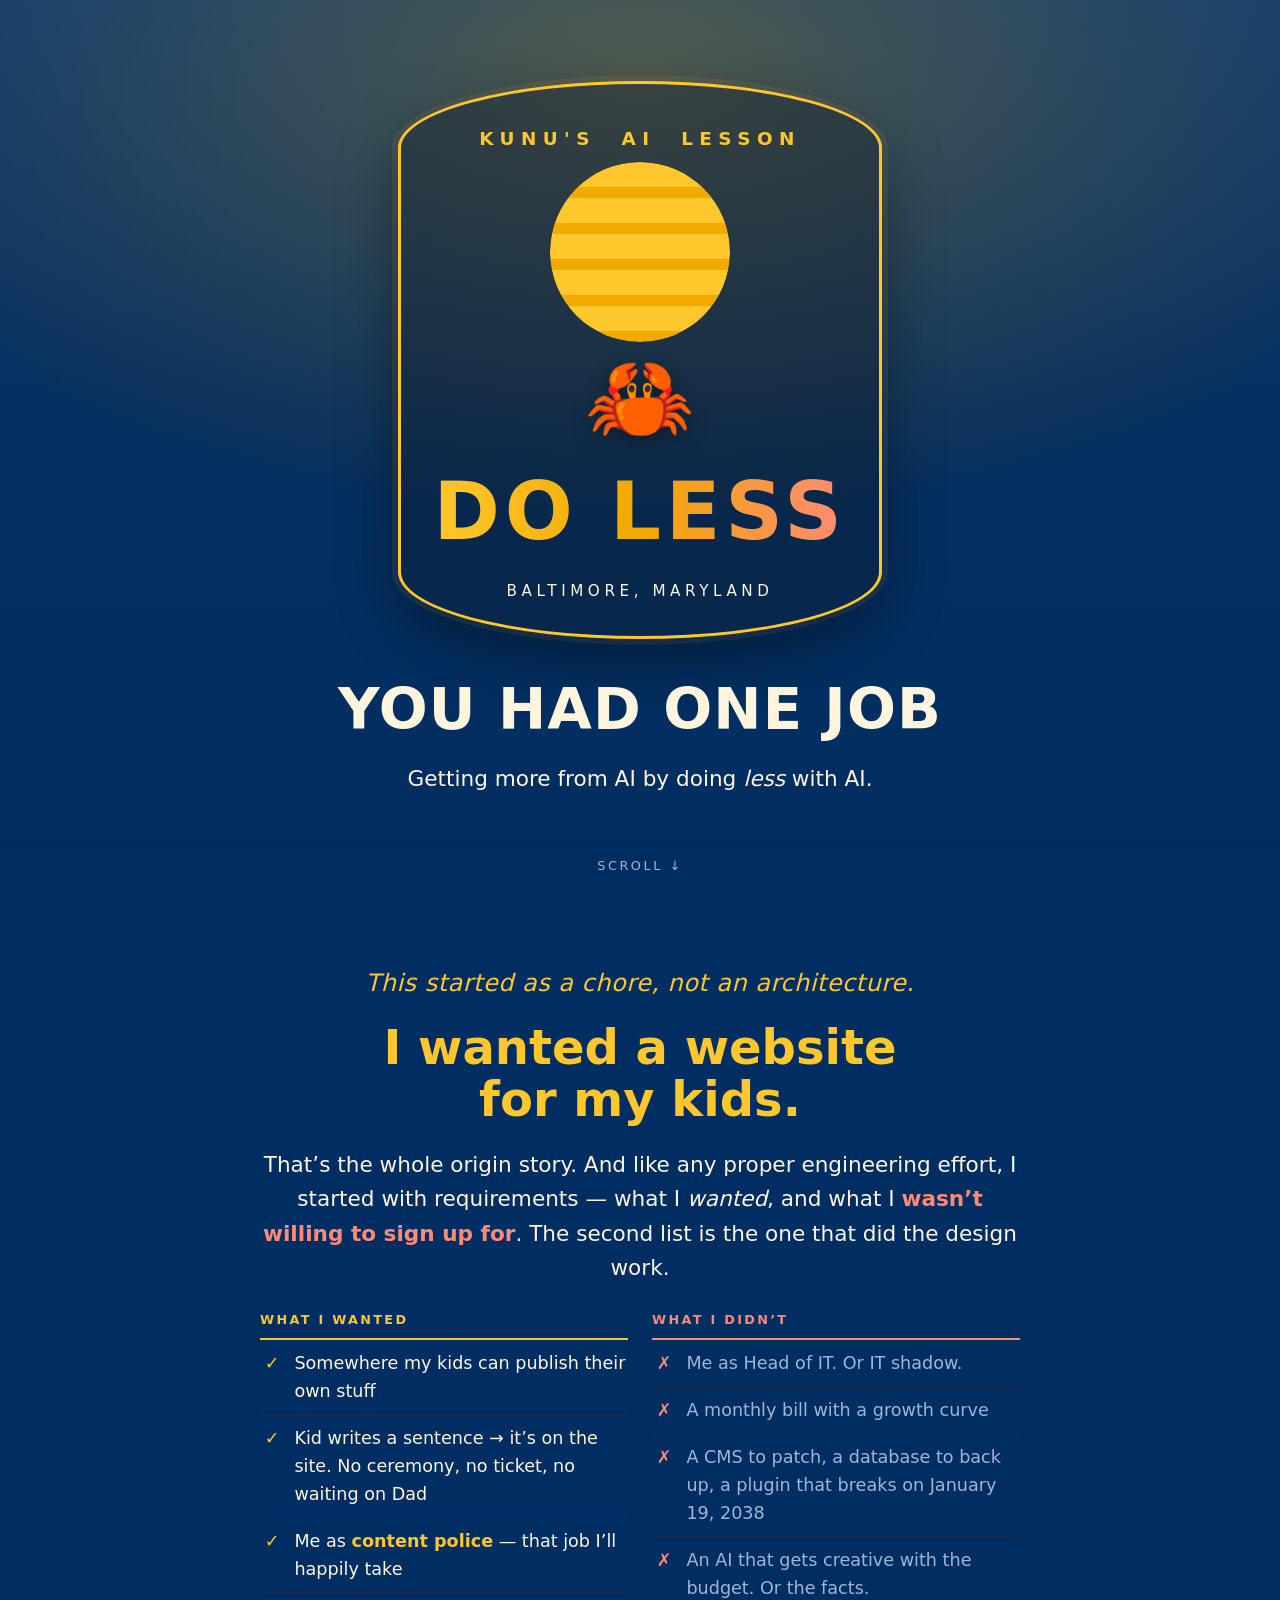
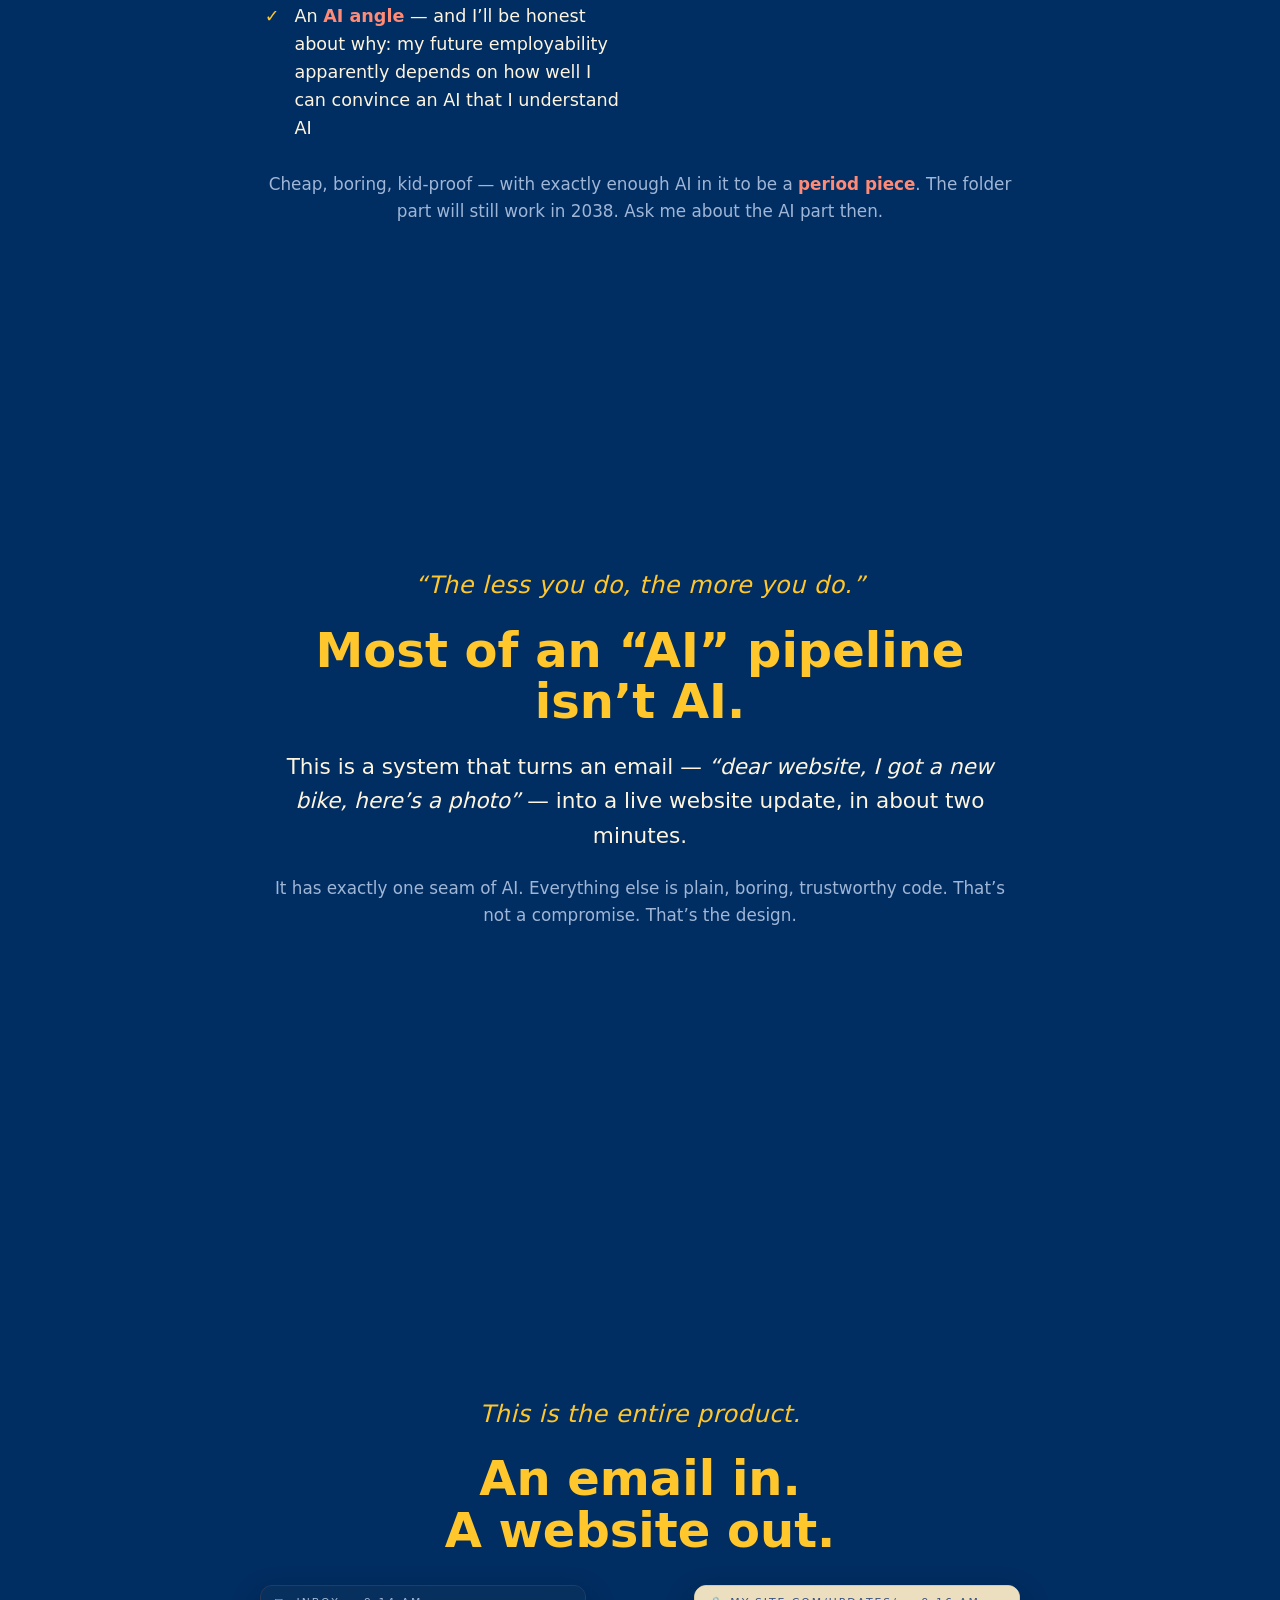
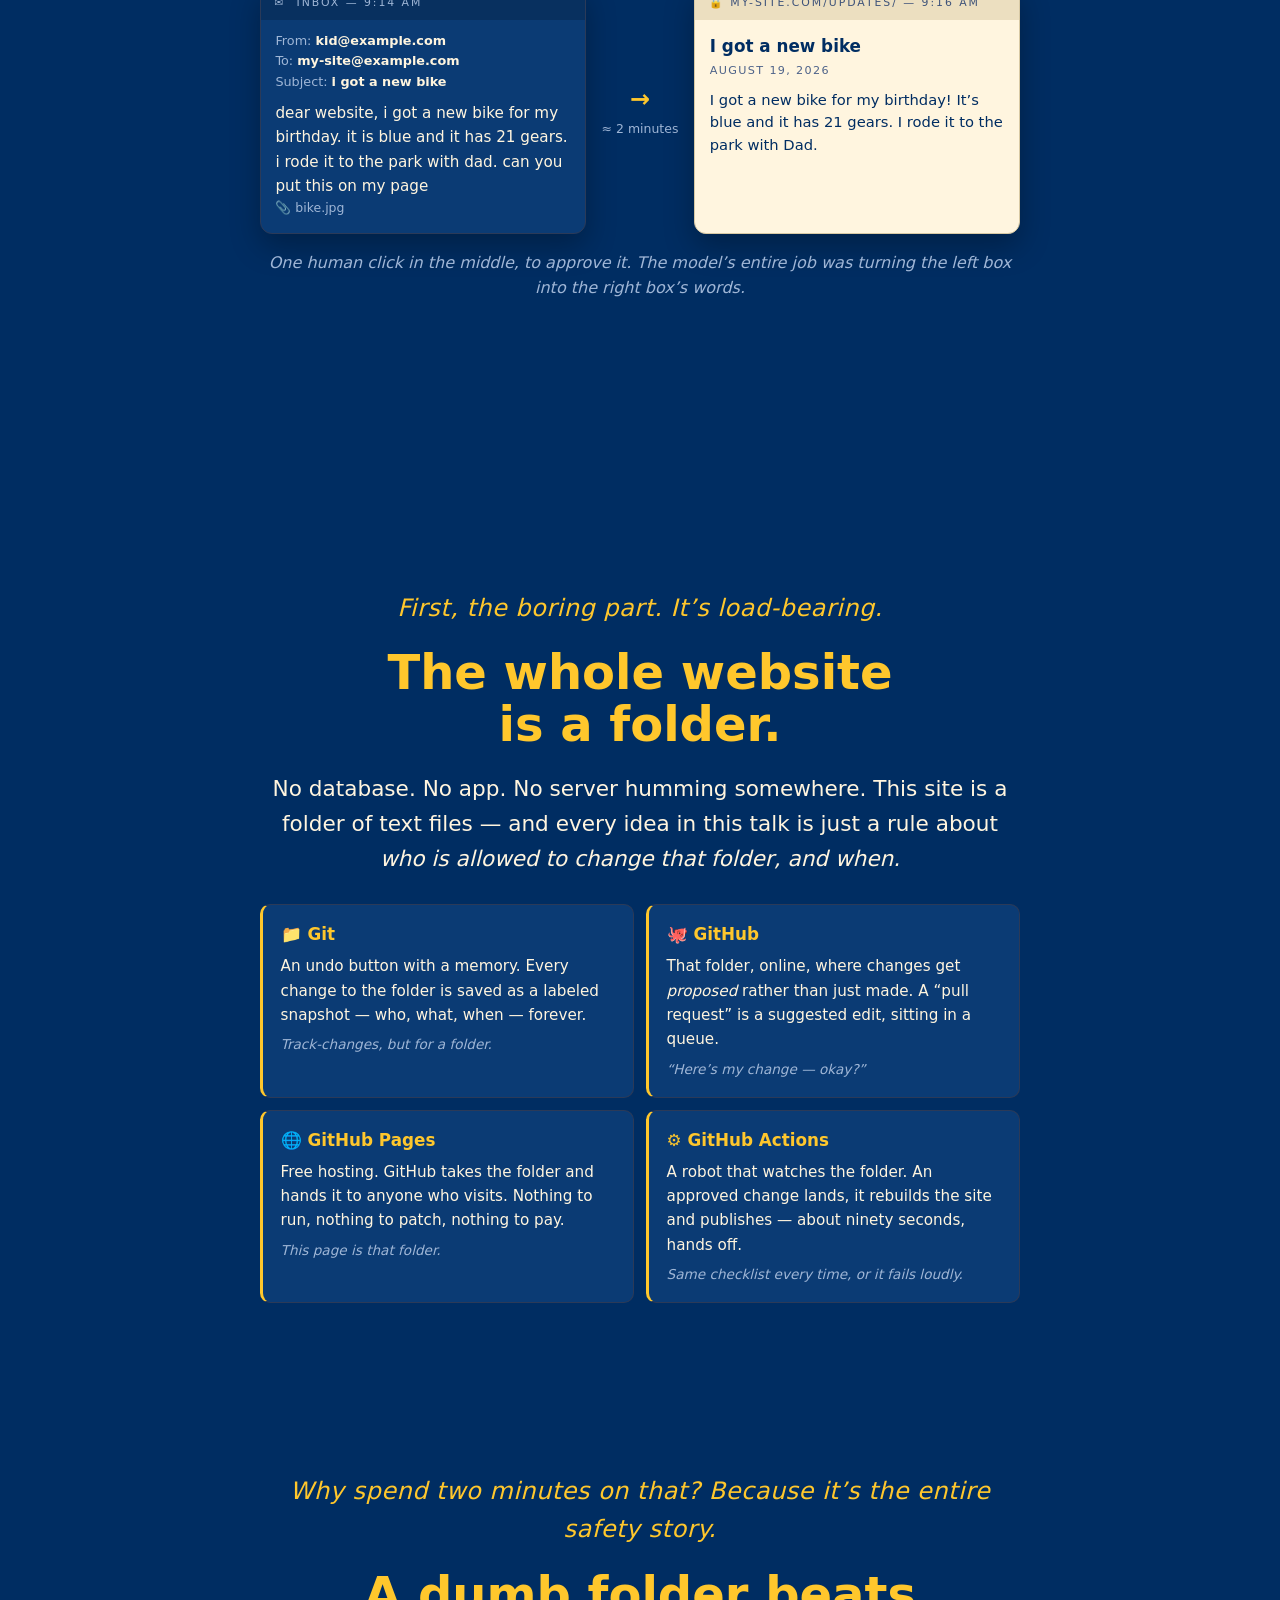
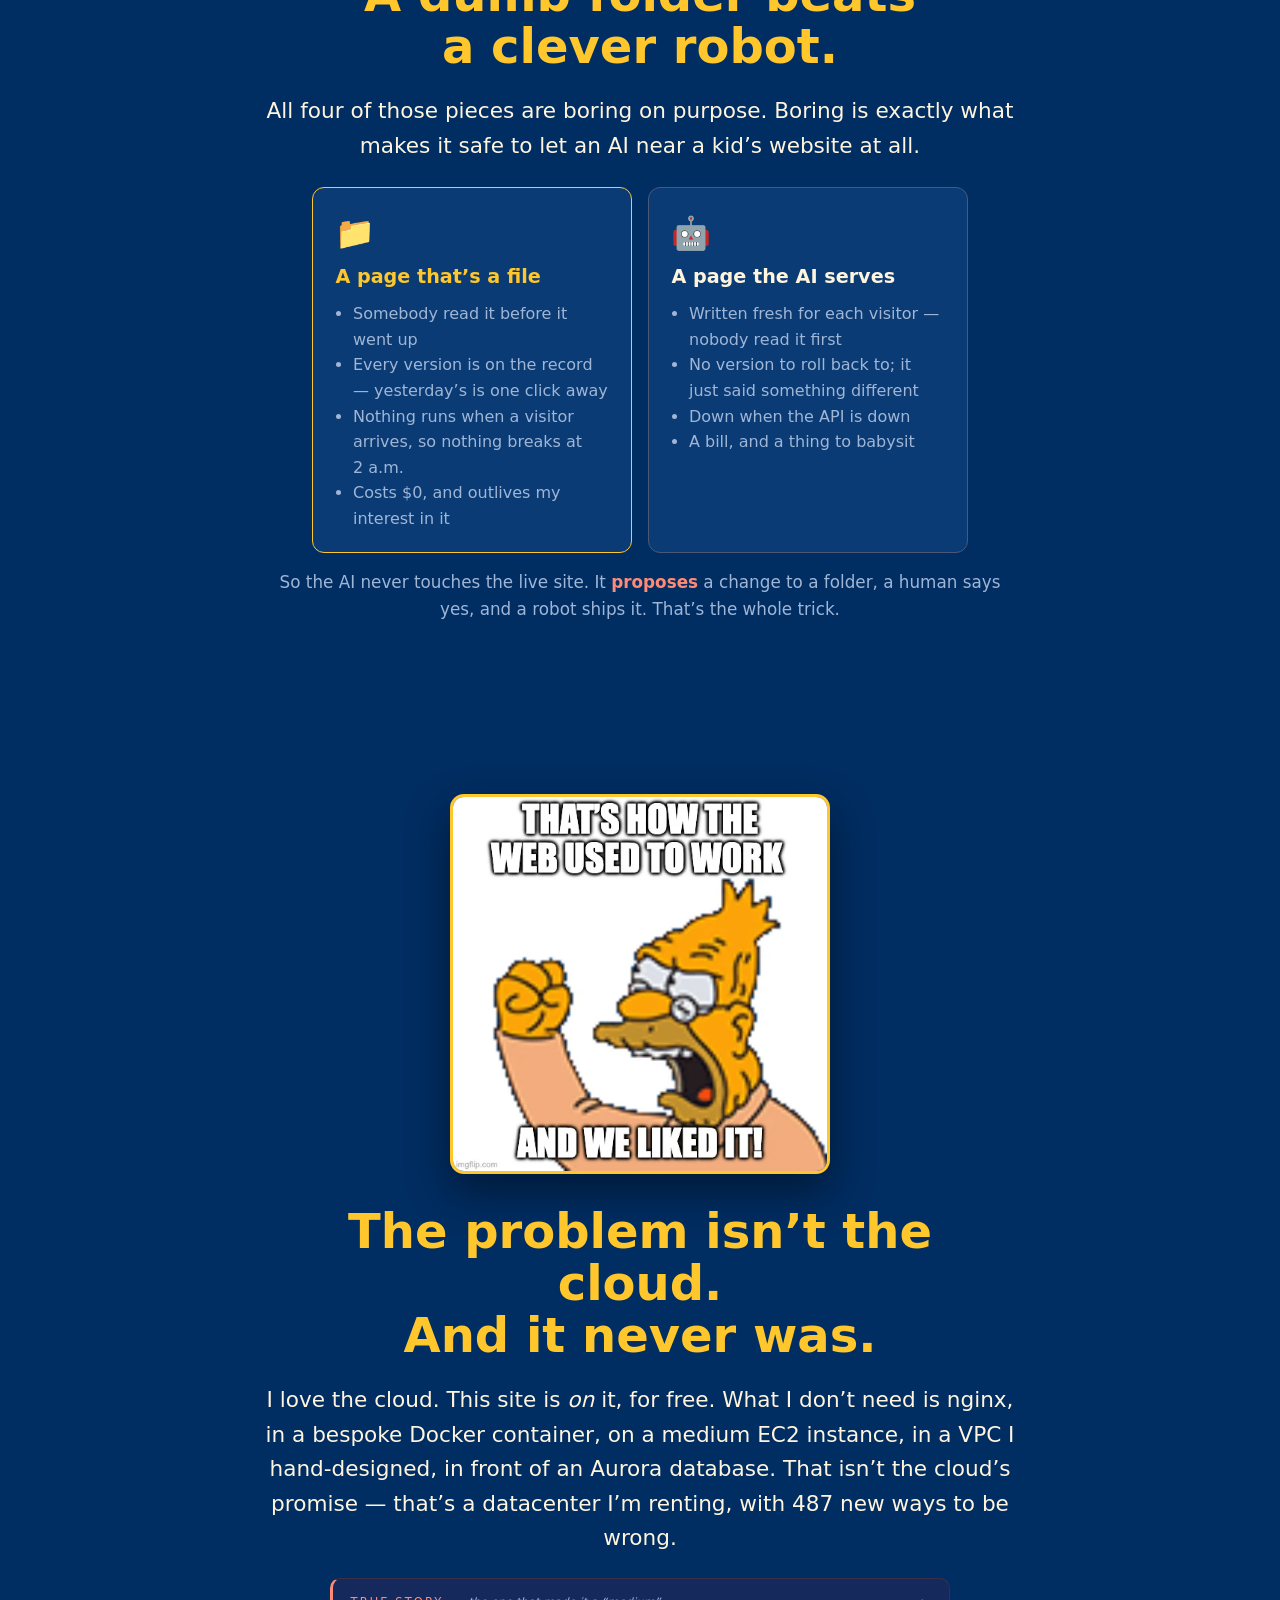
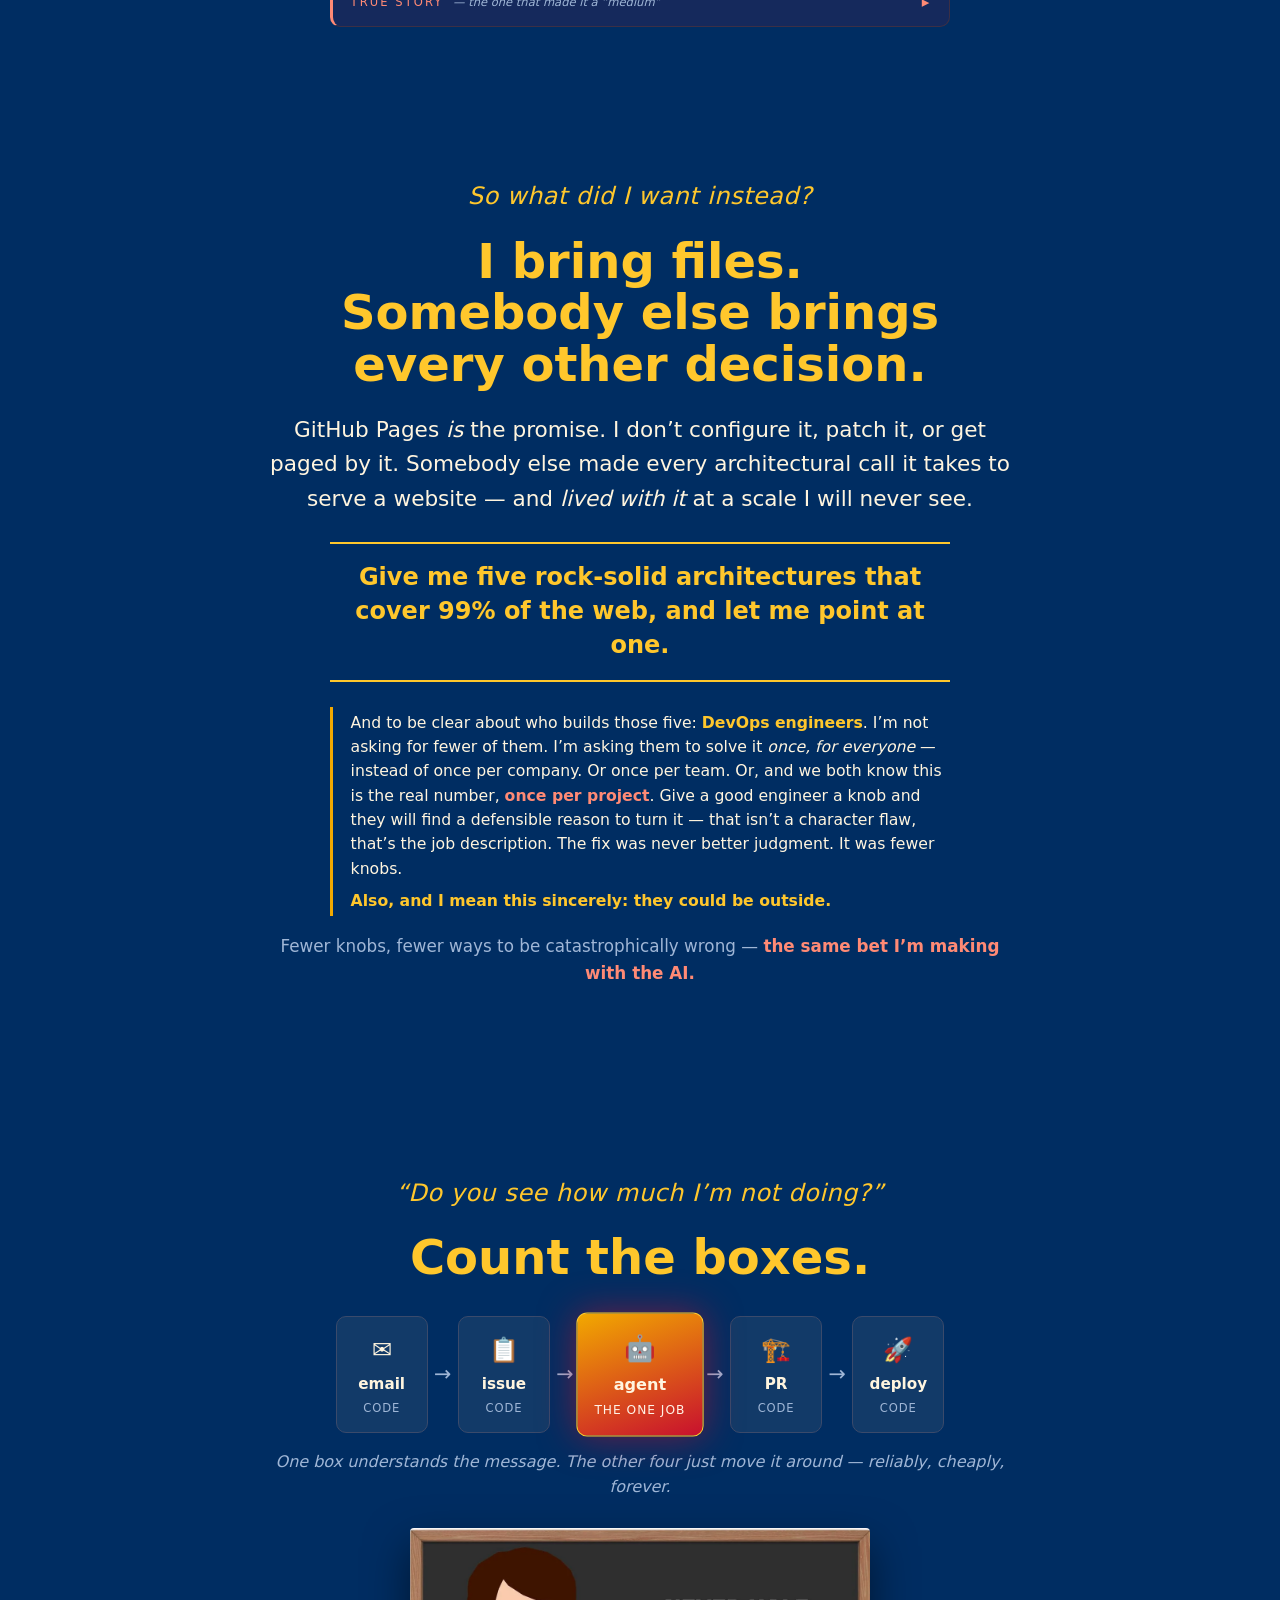
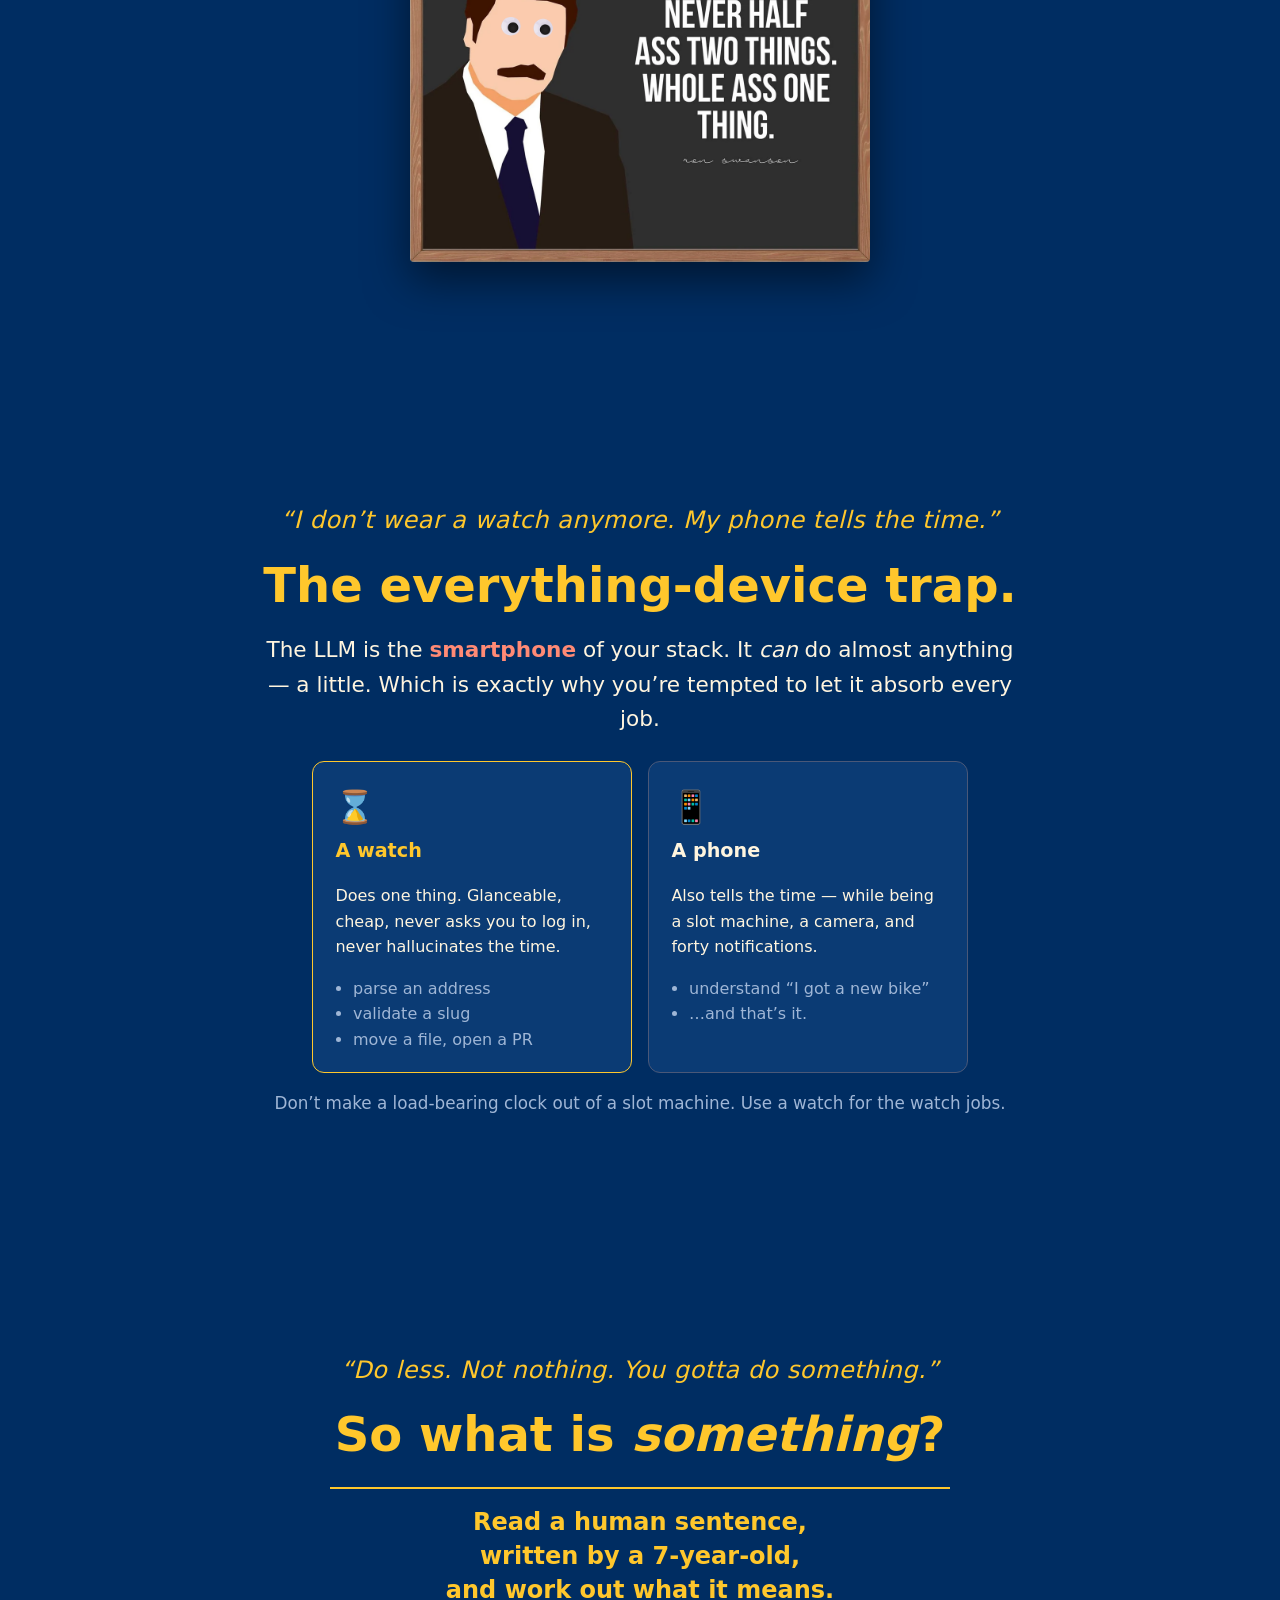
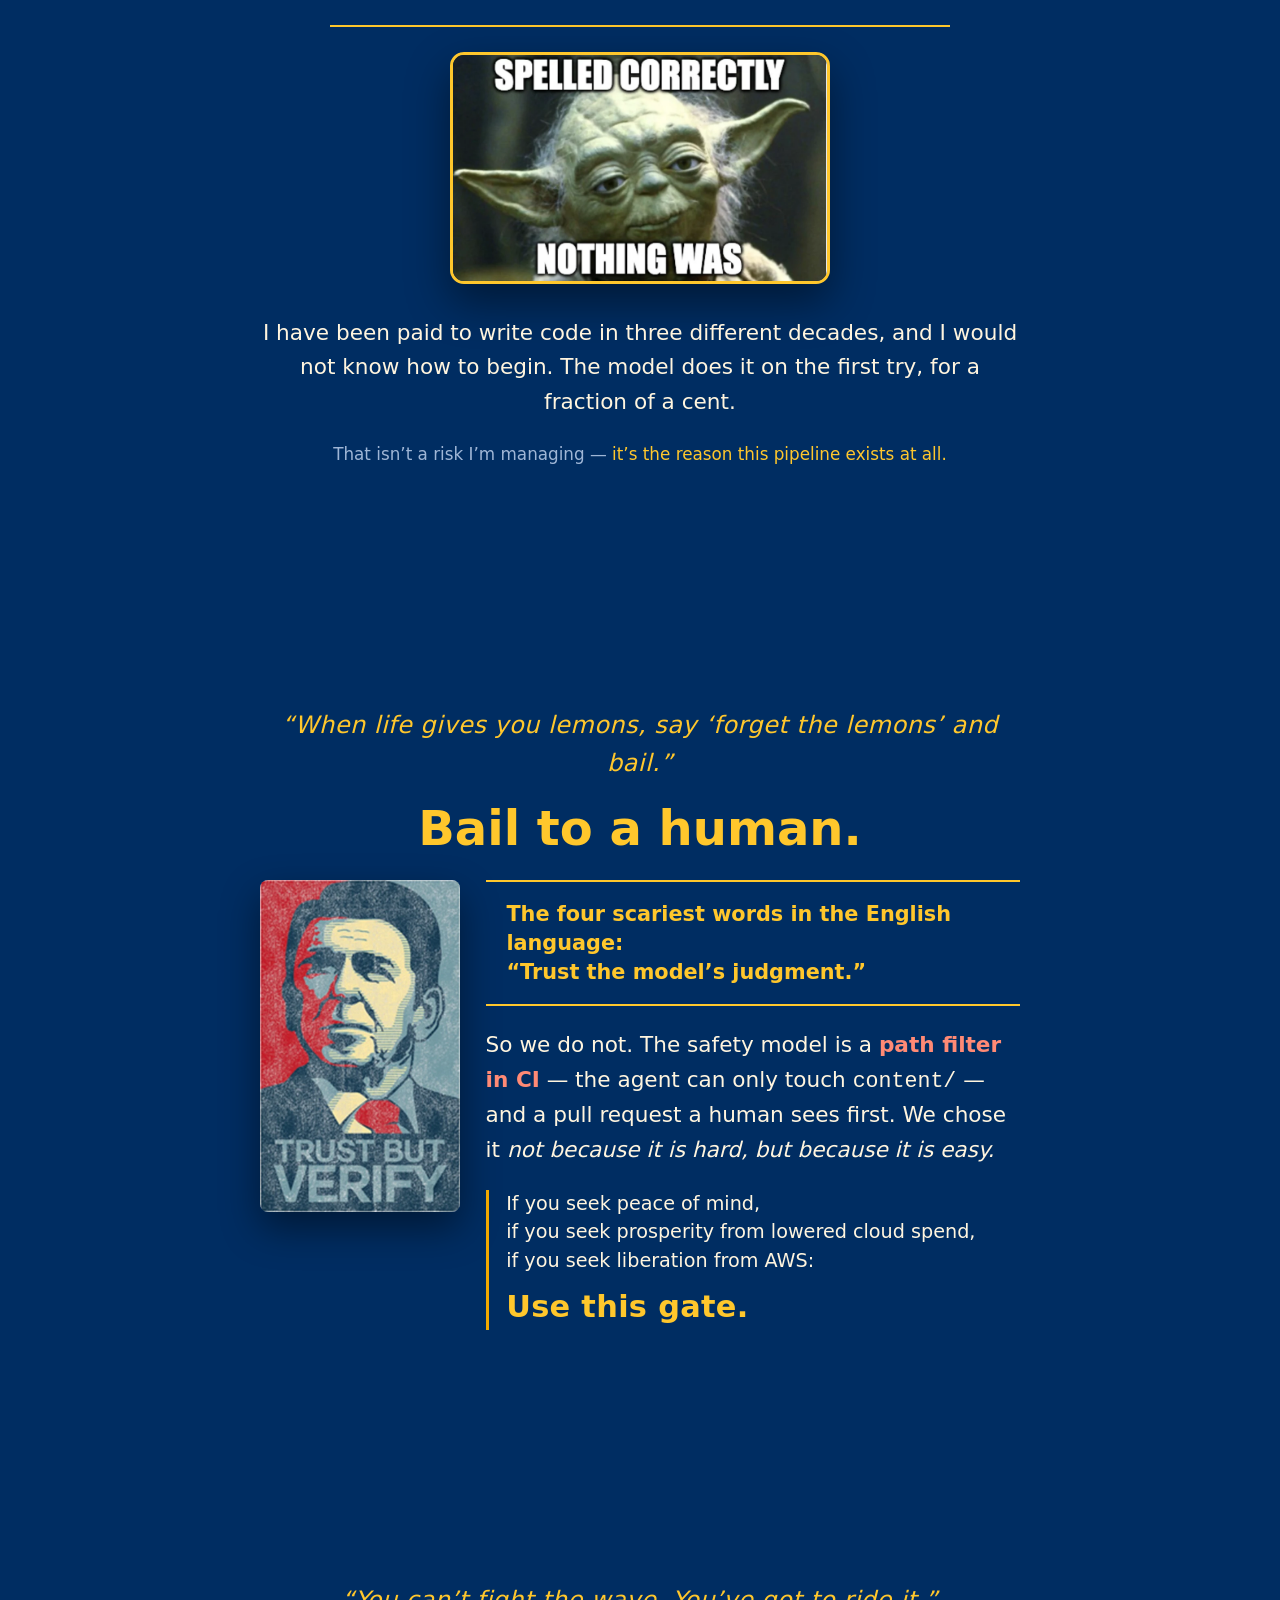
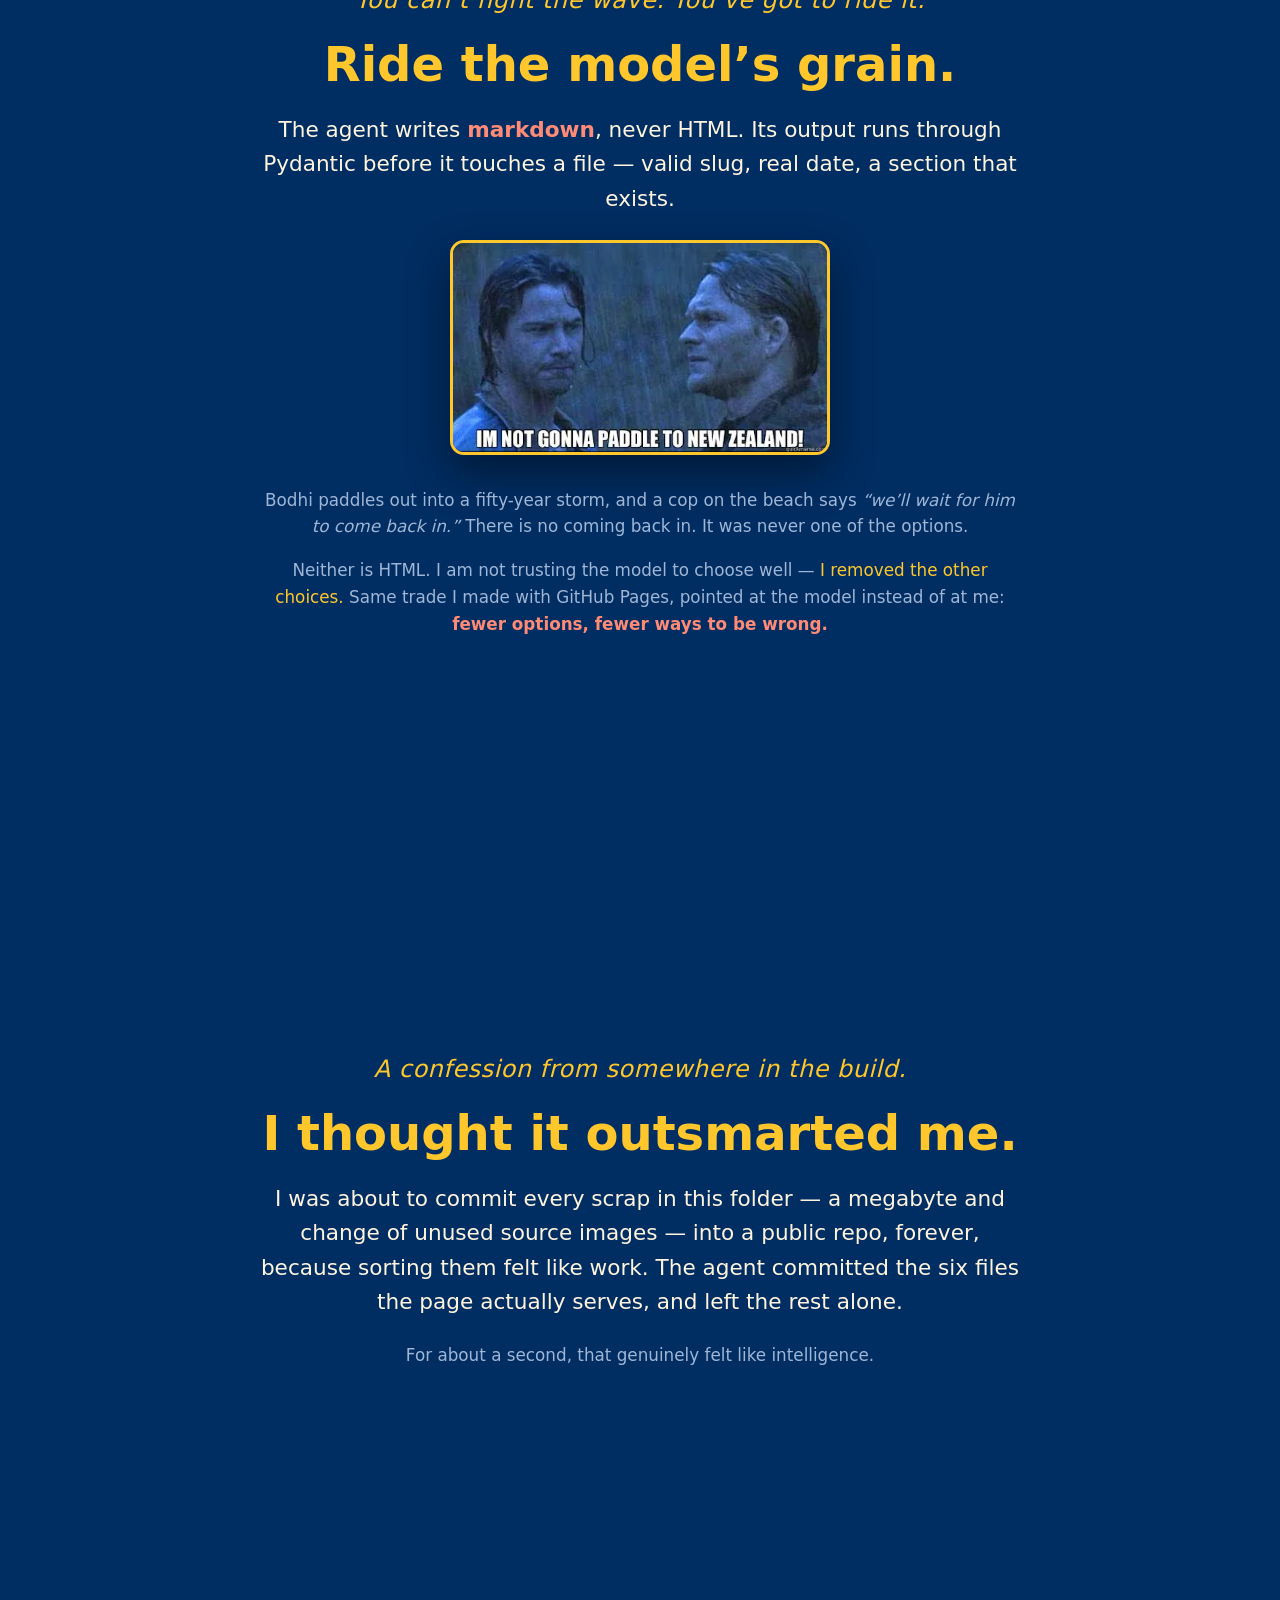
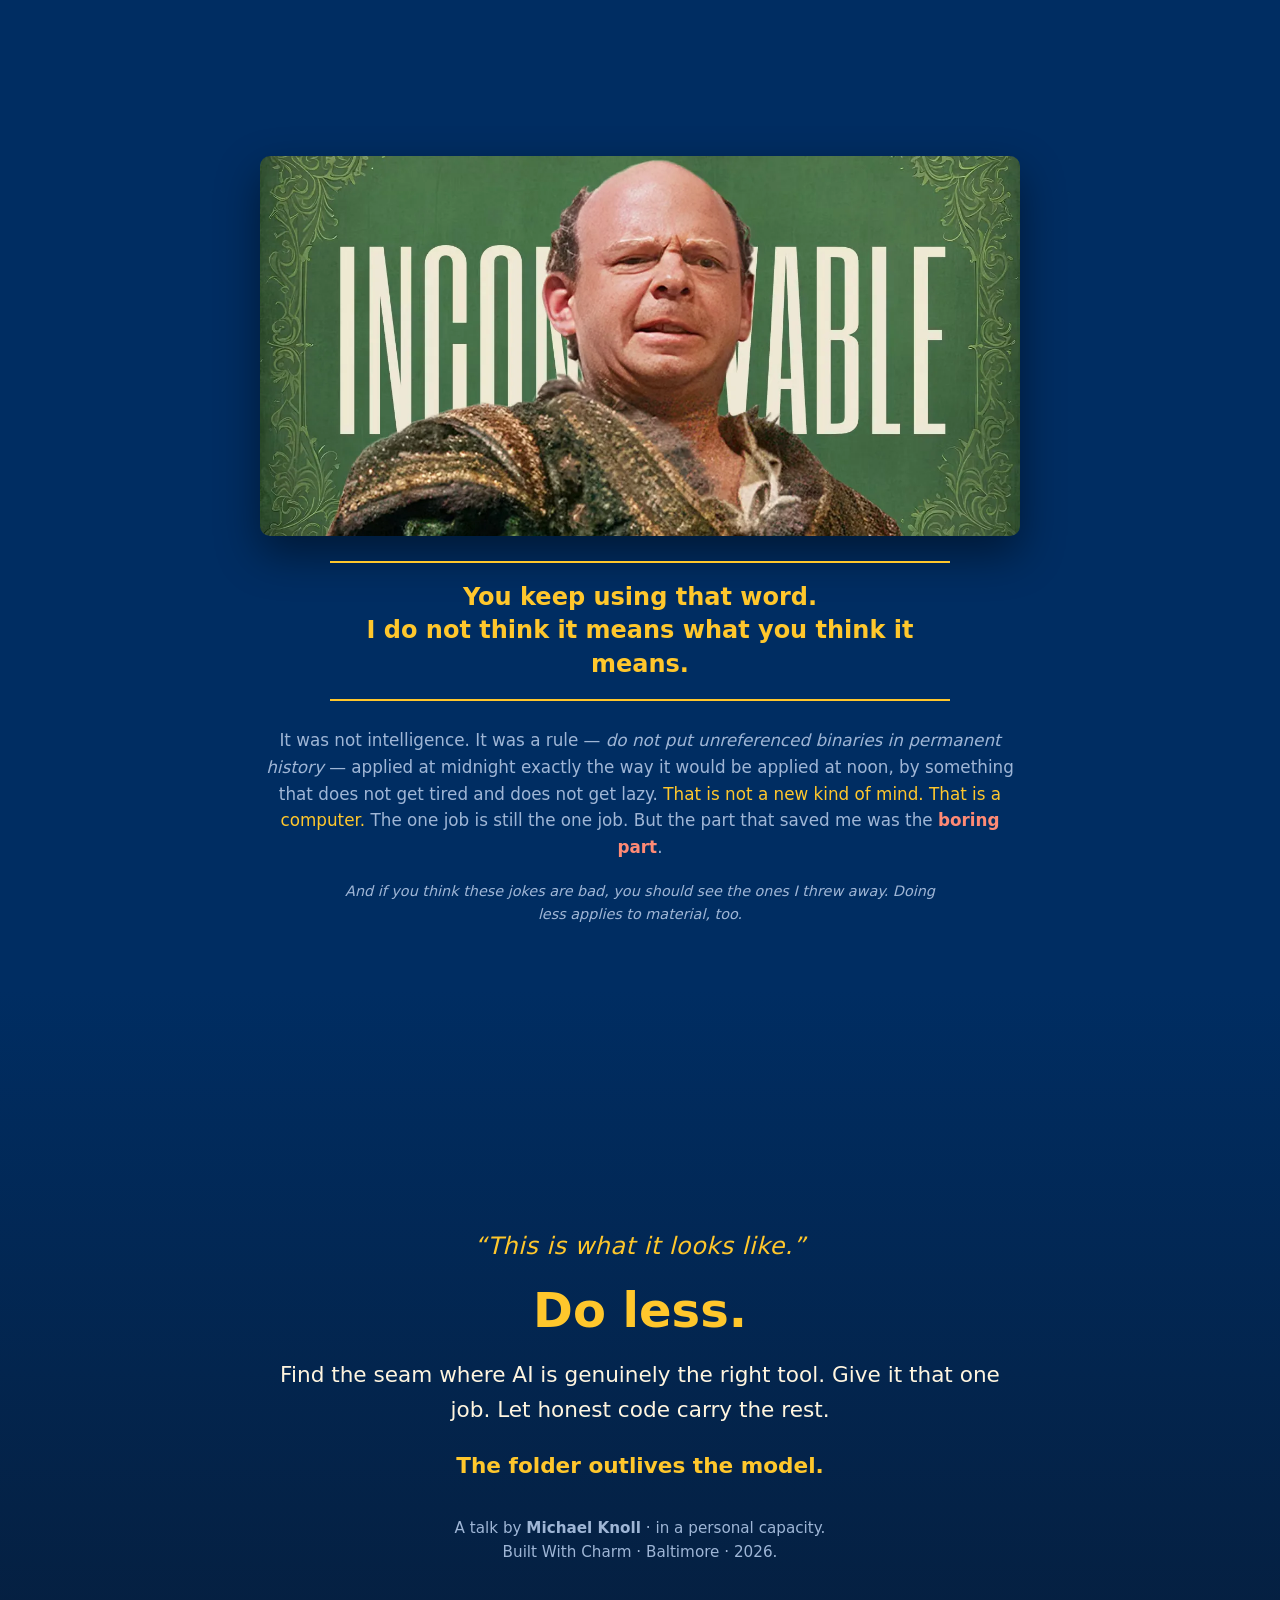
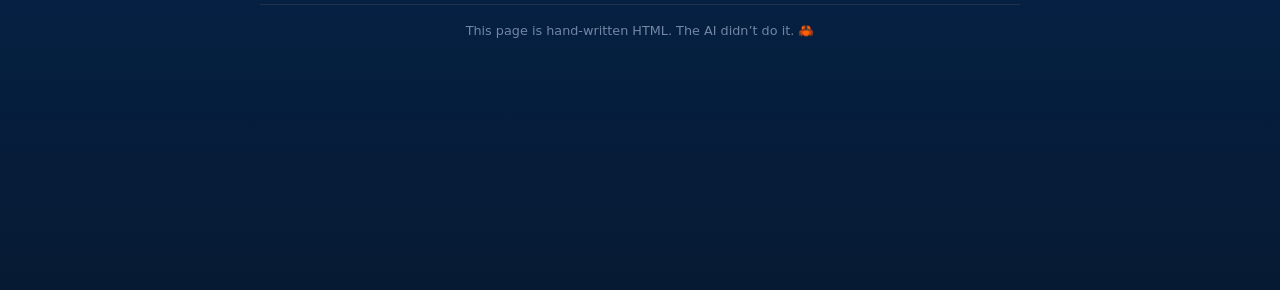
==== commit c5eae3d6: "talk: add the "Inconceivable" beat before the close A two-scene confession that proves the thesis sl" ====
--- a/static/talk/index.html
+++ b/static/talk/index.html
@@ -415,6 +415,25 @@
     font-weight: 800;
     font-size: clamp(1.3rem, 3.4vw, 1.9rem);
     letter-spacing: 0.01em;
+  }
+
+  /* Full-bleed banner that carries its own caption in the art. */
+  .banner {
+    margin: 1.5rem 0 1.3rem;
+    width: 100%;
+  }
+  .banner img {
+    display: block; width: 100%; height: auto;
+    border-radius: 10px;
+    box-shadow: 0 18px 44px rgba(0,0,0,0.45);
+  }
+  /* The dry aside that closes a scene — smaller than .sub, and knows it. */
+  .aside {
+    margin: 1.2rem auto 0;
+    max-width: 620px;
+    color: var(--muted);
+    font-size: 0.9rem;
+    font-style: italic;
   }
 
   /* Two-column watch/phone contrast. */
@@ -874,6 +893,49 @@
   </div>
 </section>
 
+<!-- ====================== INCONCEIVABLE: SETUP =================== -->
+<section class="scene">
+  <div class="inner reveal">
+    <p class="kunu plain">A confession from somewhere in the build.</p>
+    <h2>I thought it outsmarted me.</h2>
+    <p class="lead">
+      I was about to commit every scrap in this folder &mdash; a megabyte and change of
+      unused source images &mdash; into a public repo, forever, because sorting them felt
+      like work. The agent committed the six files the page actually serves, and left the
+      rest alone.
+    </p>
+    <p class="sub">
+      For about a second, that genuinely felt like intelligence.
+    </p>
+  </div>
+</section>
+
+<!-- ===================== INCONCEIVABLE: REVEAL =================== -->
+<section class="scene">
+  <div class="inner reveal">
+    <figure class="banner">
+      <img src="vizzini-banner.webp" width="1400" height="700" loading="lazy" decoding="async"
+           alt="Vizzini from The Princess Bride over the word INCONCEIVABLE.">
+    </figure>
+    <p class="ask">
+      You keep using that word.<br>
+      I do not think it means what you think it means.
+    </p>
+    <p class="sub">
+      It was not intelligence. It was a rule &mdash; <em>do not put unreferenced binaries
+      in permanent history</em> &mdash; applied at midnight exactly the way it would be
+      applied at noon, by something that does not get tired and does not get lazy.
+      <span class="teal">That is not a new kind of mind. That is a computer.</span>
+      The one job is still the one job. But the part that saved me was the
+      <strong class="hi">boring part</strong>.
+    </p>
+    <p class="aside">
+      And if you think these jokes are bad, you should see the ones I threw away.
+      Doing less applies to material, too.
+    </p>
+  </div>
+</section>
+
 <!-- ============================ CLOSE ============================ -->
 <section class="scene" id="close">
   <div class="inner reveal">
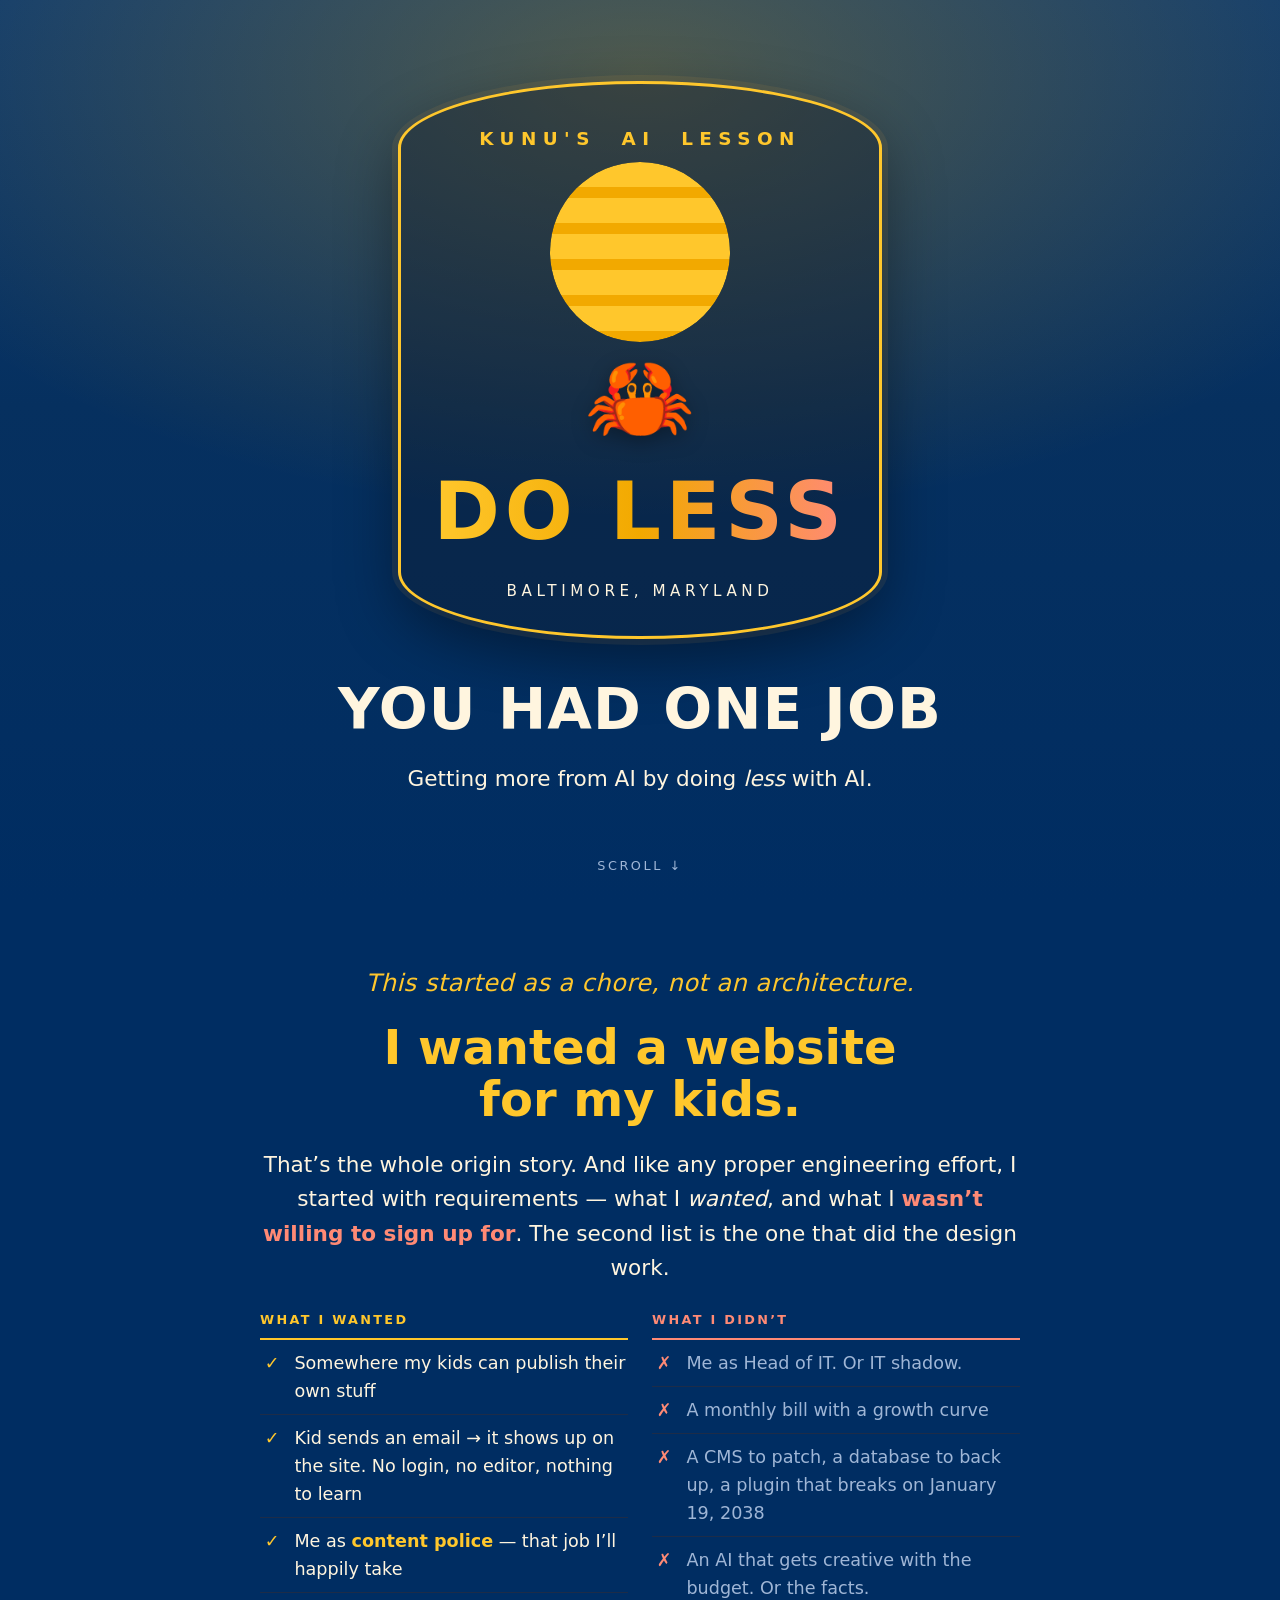
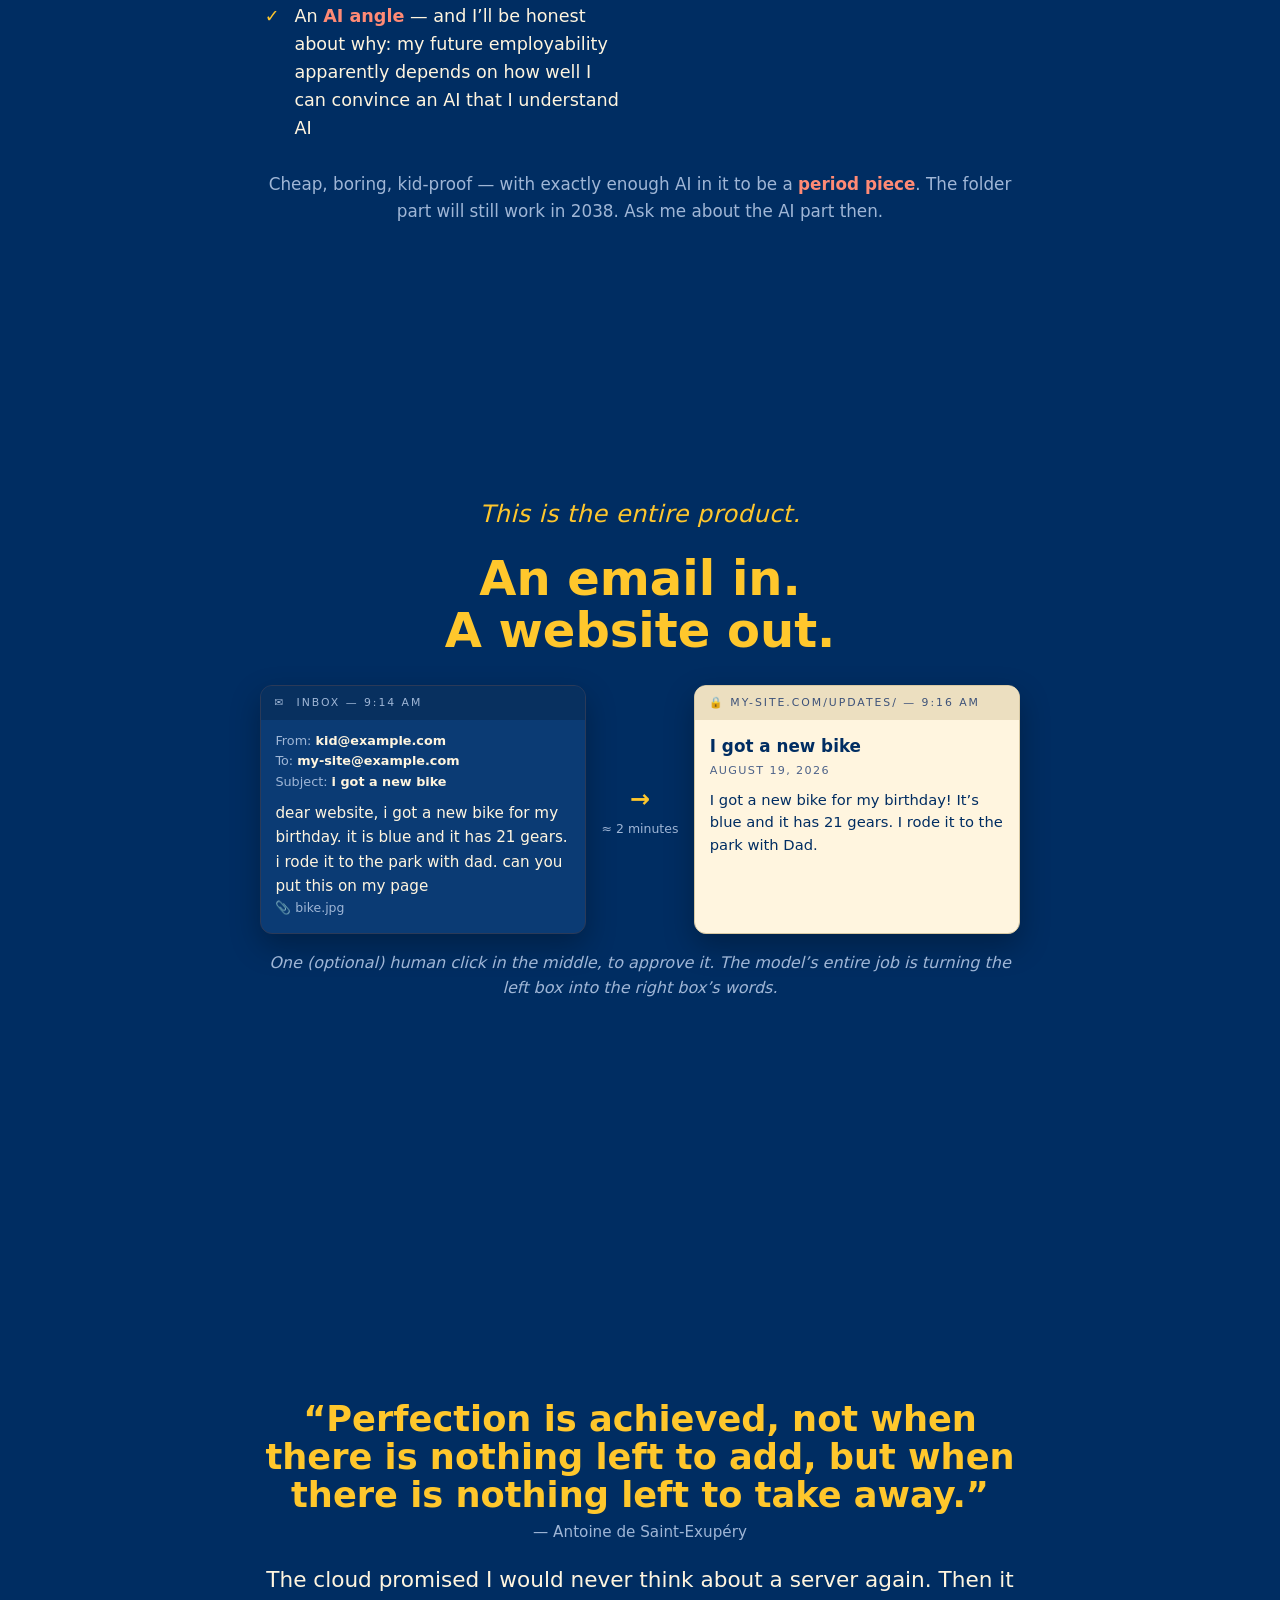
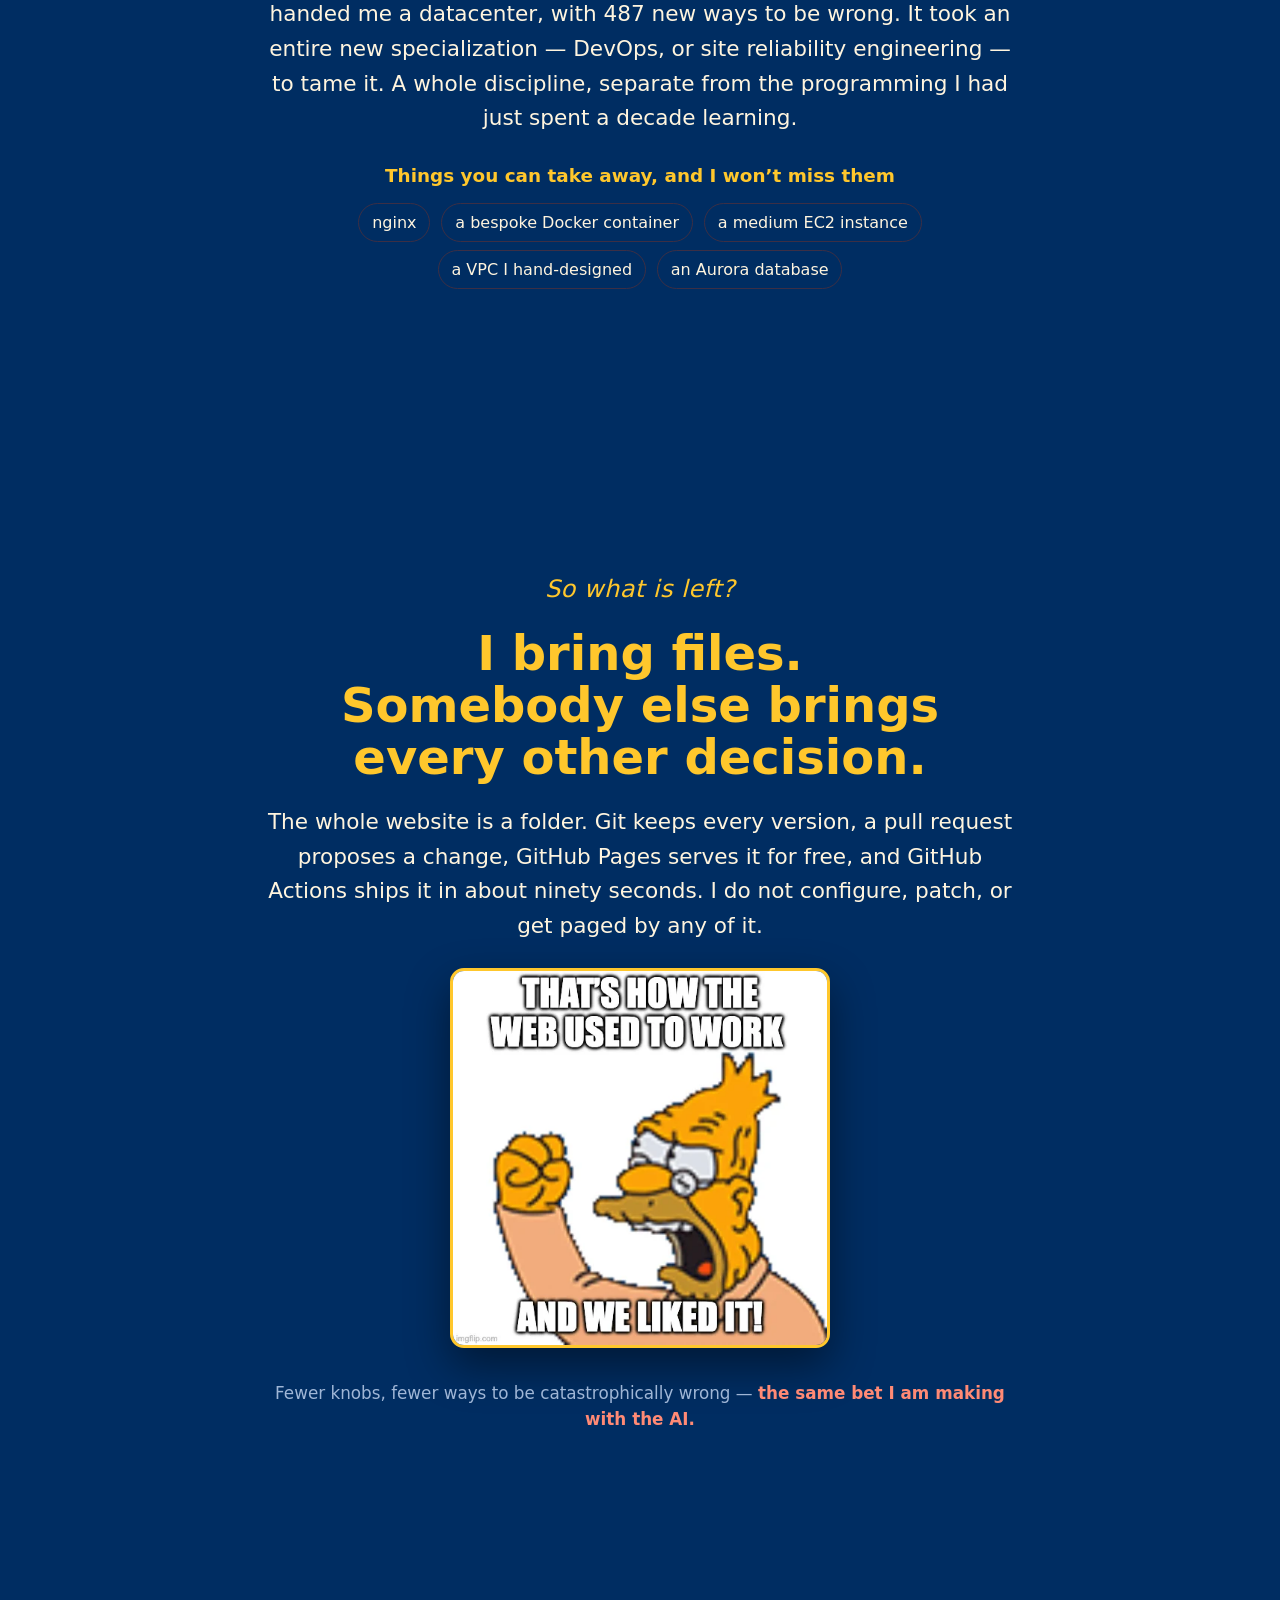
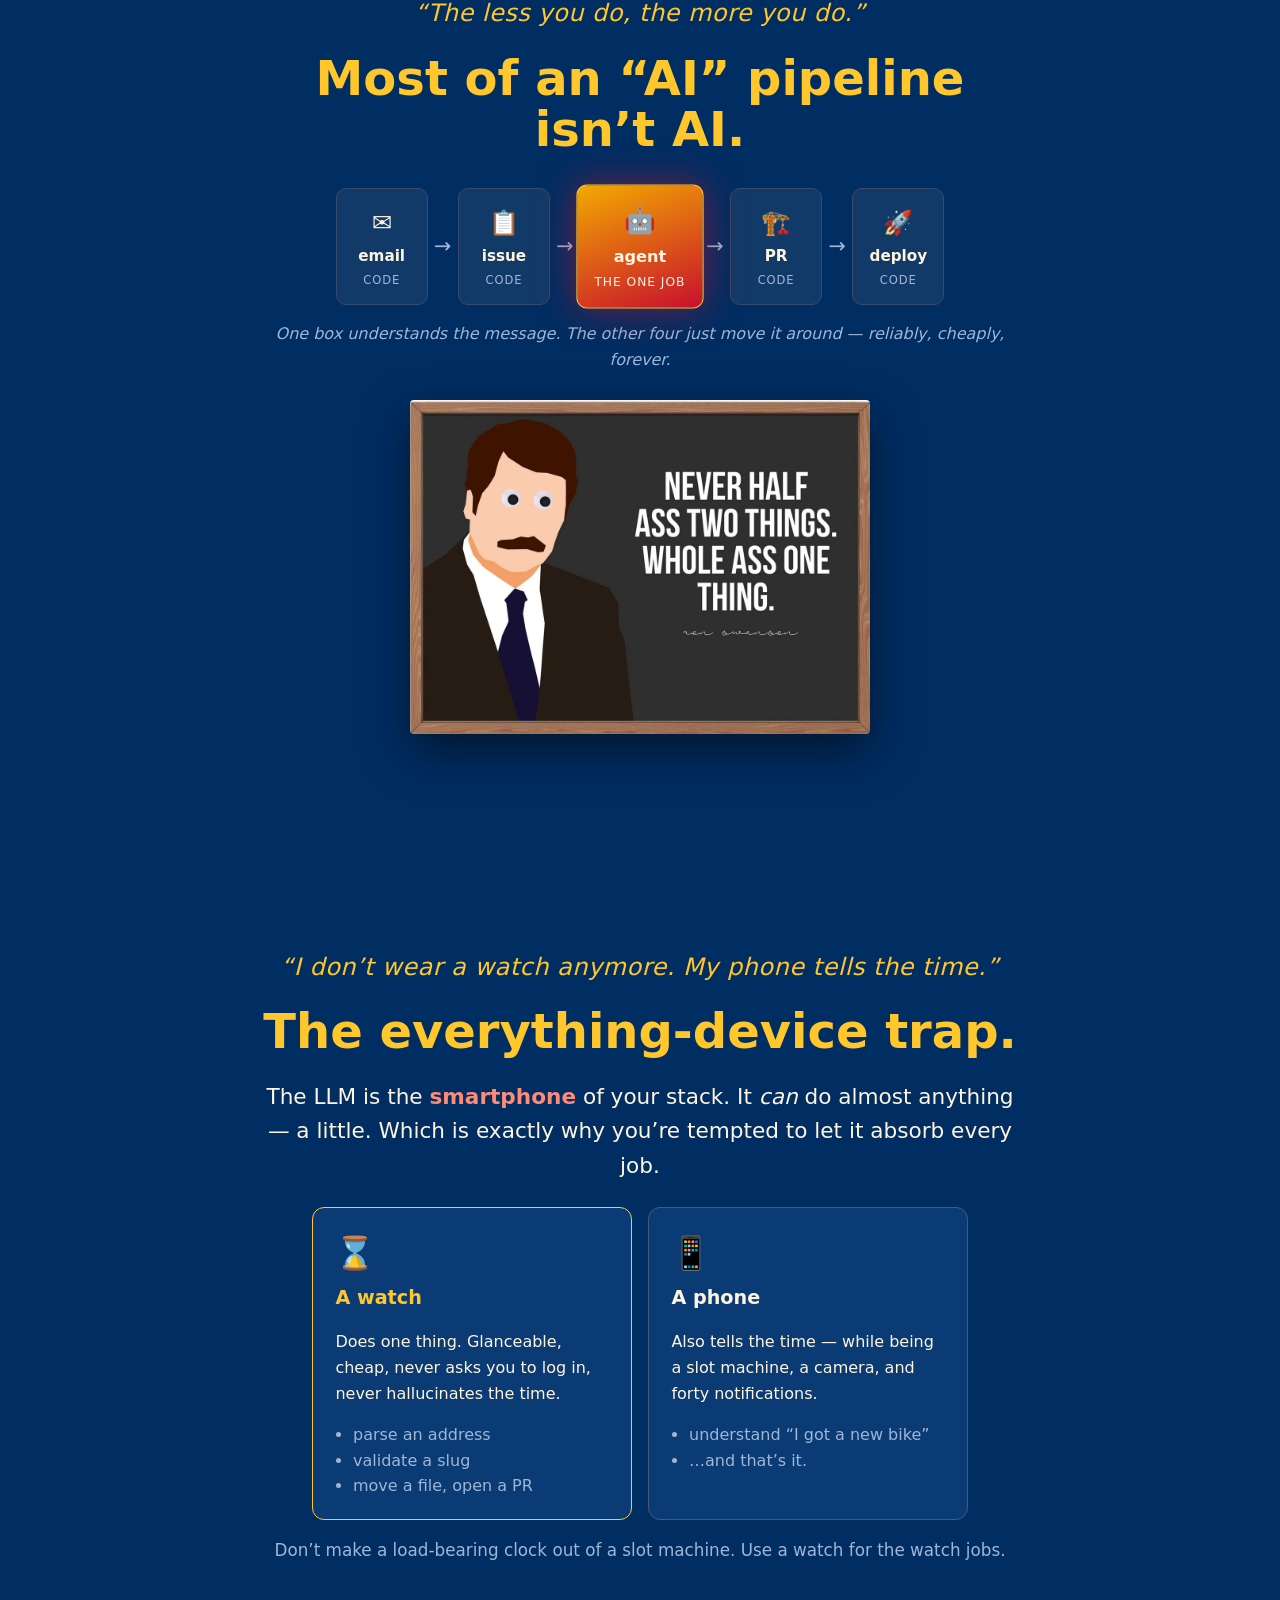
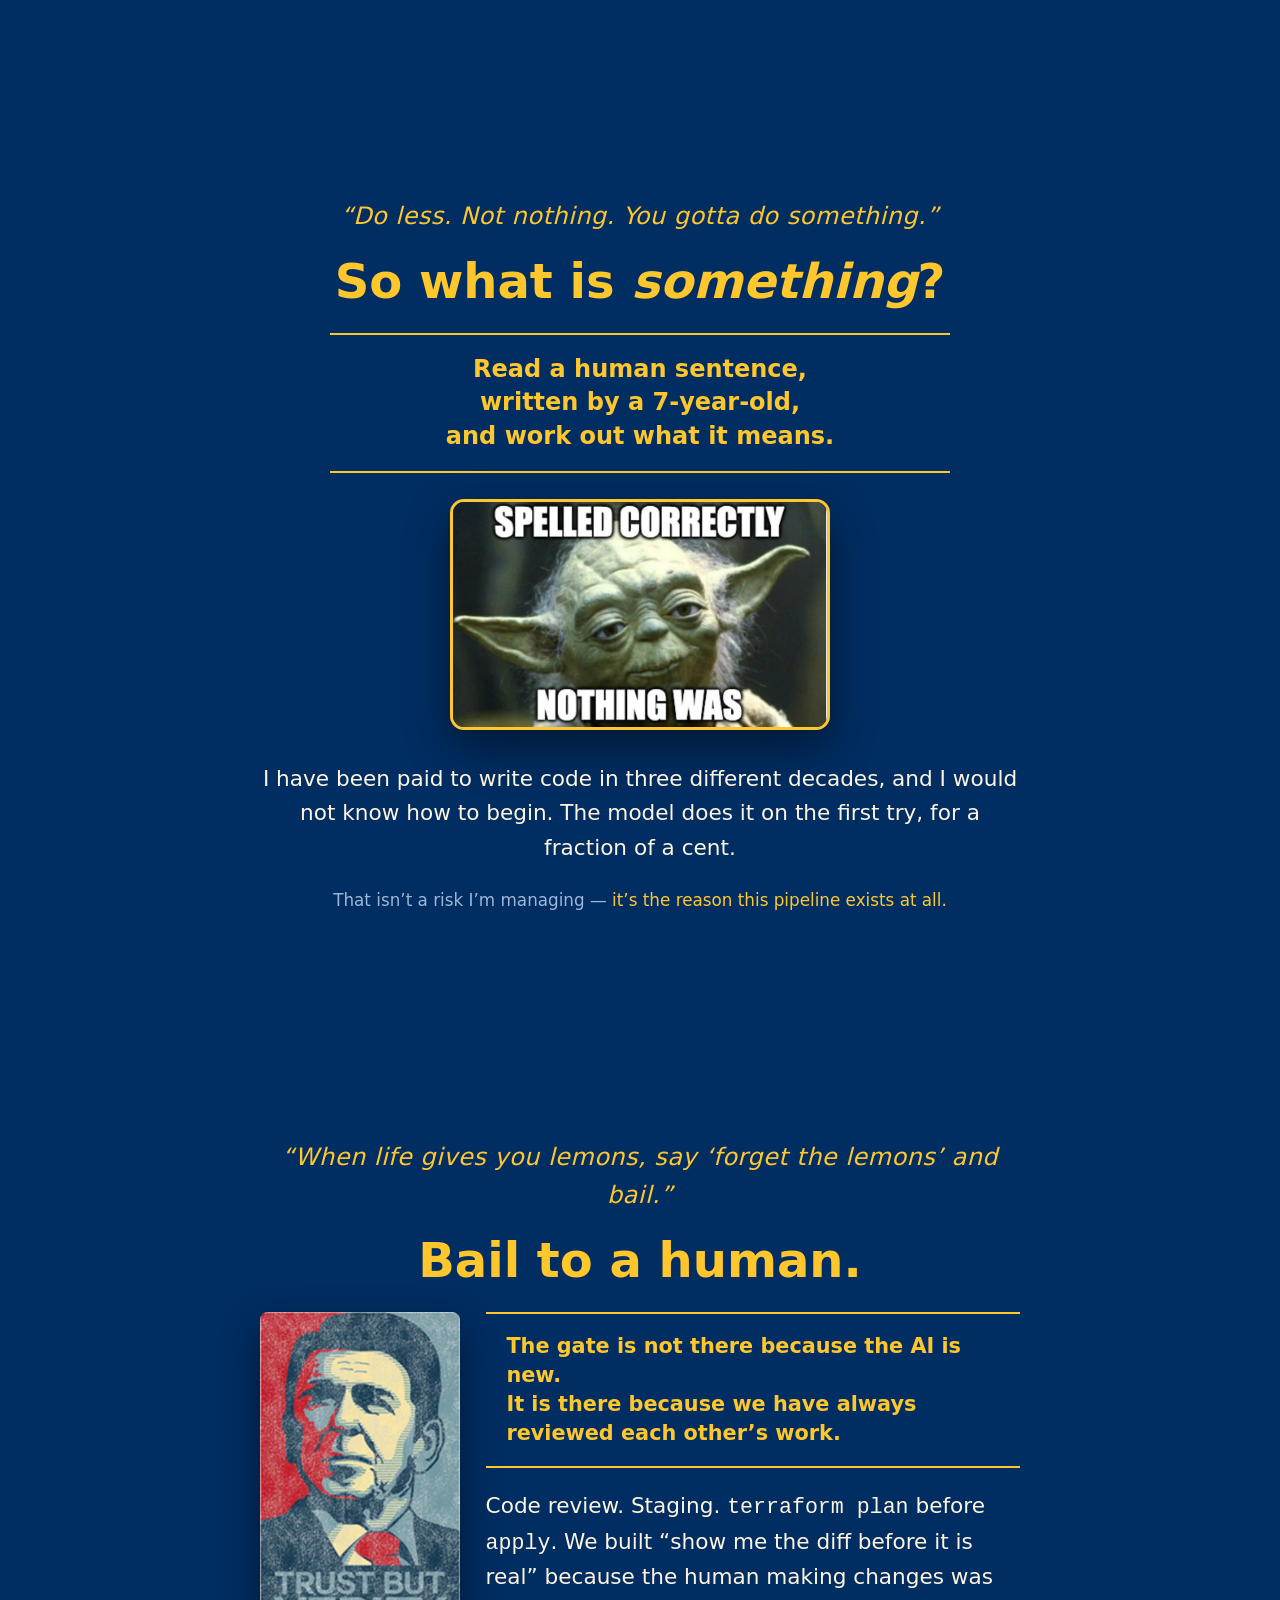
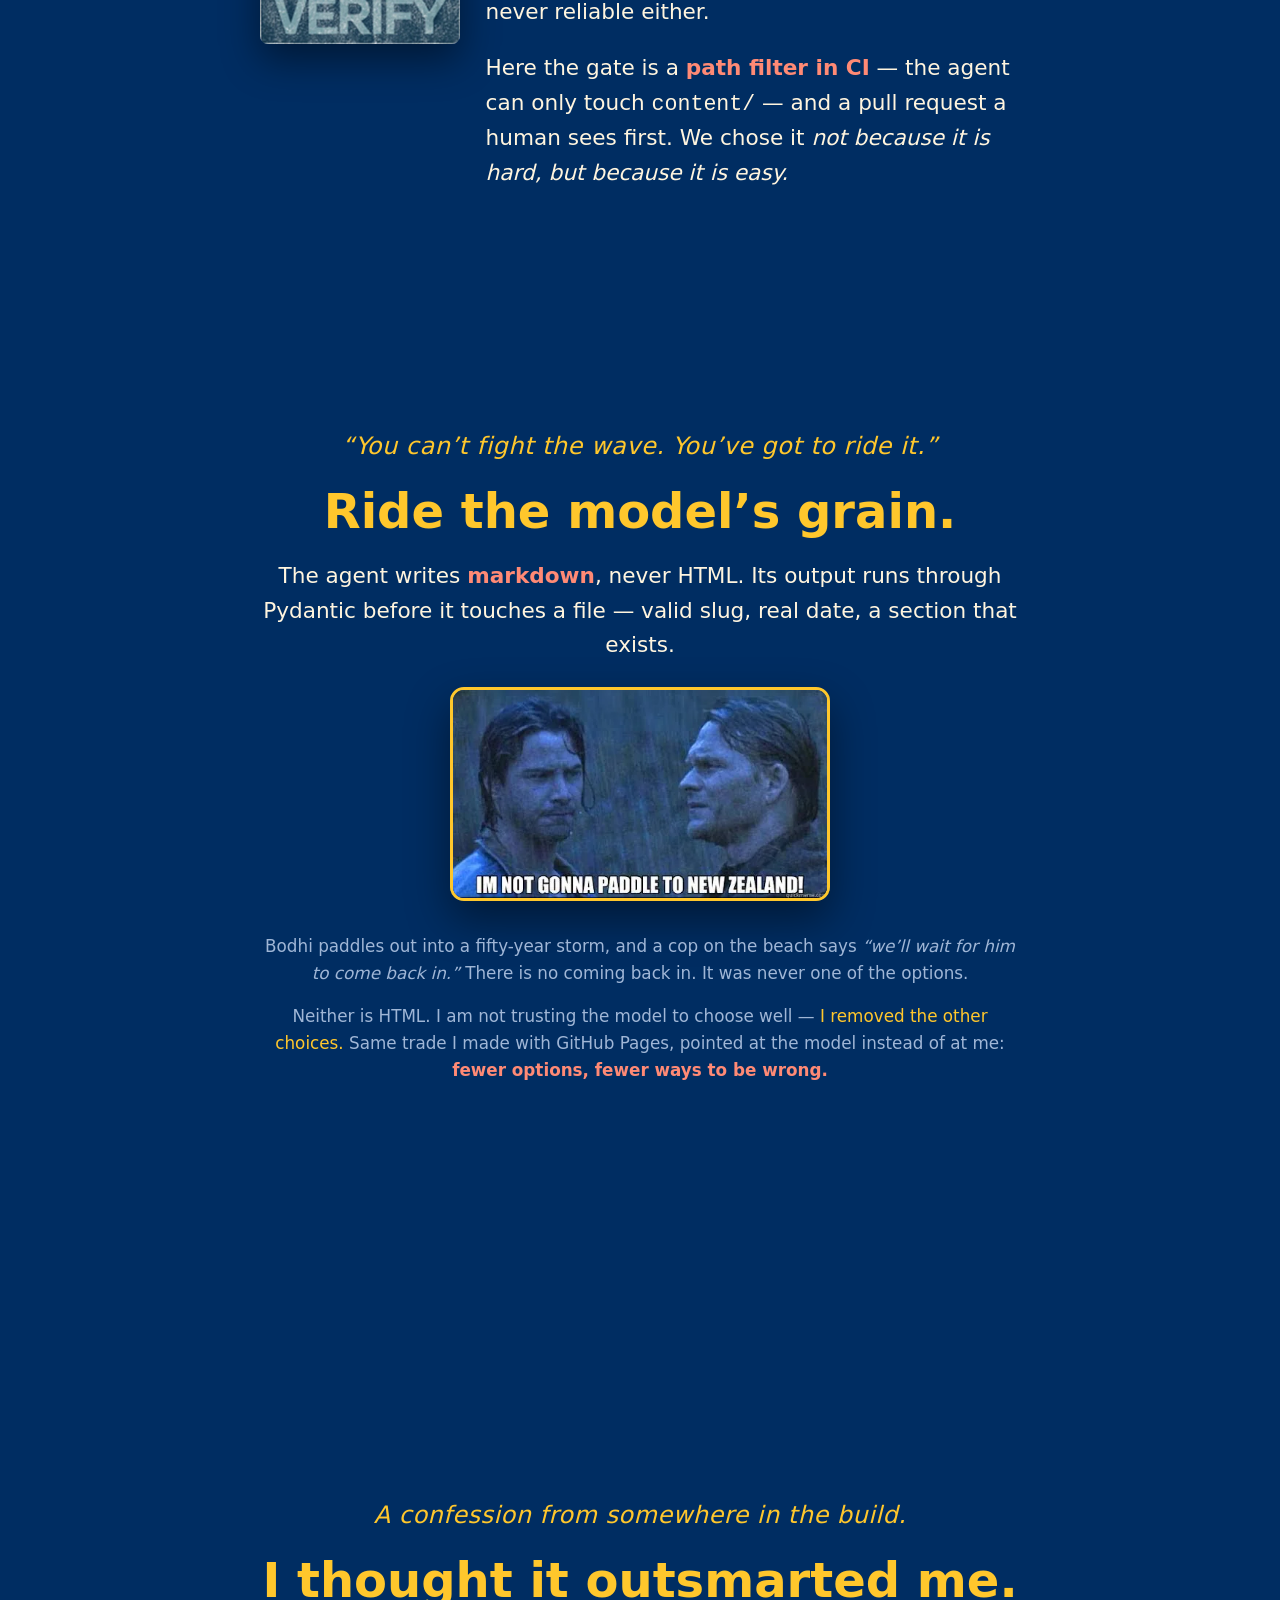
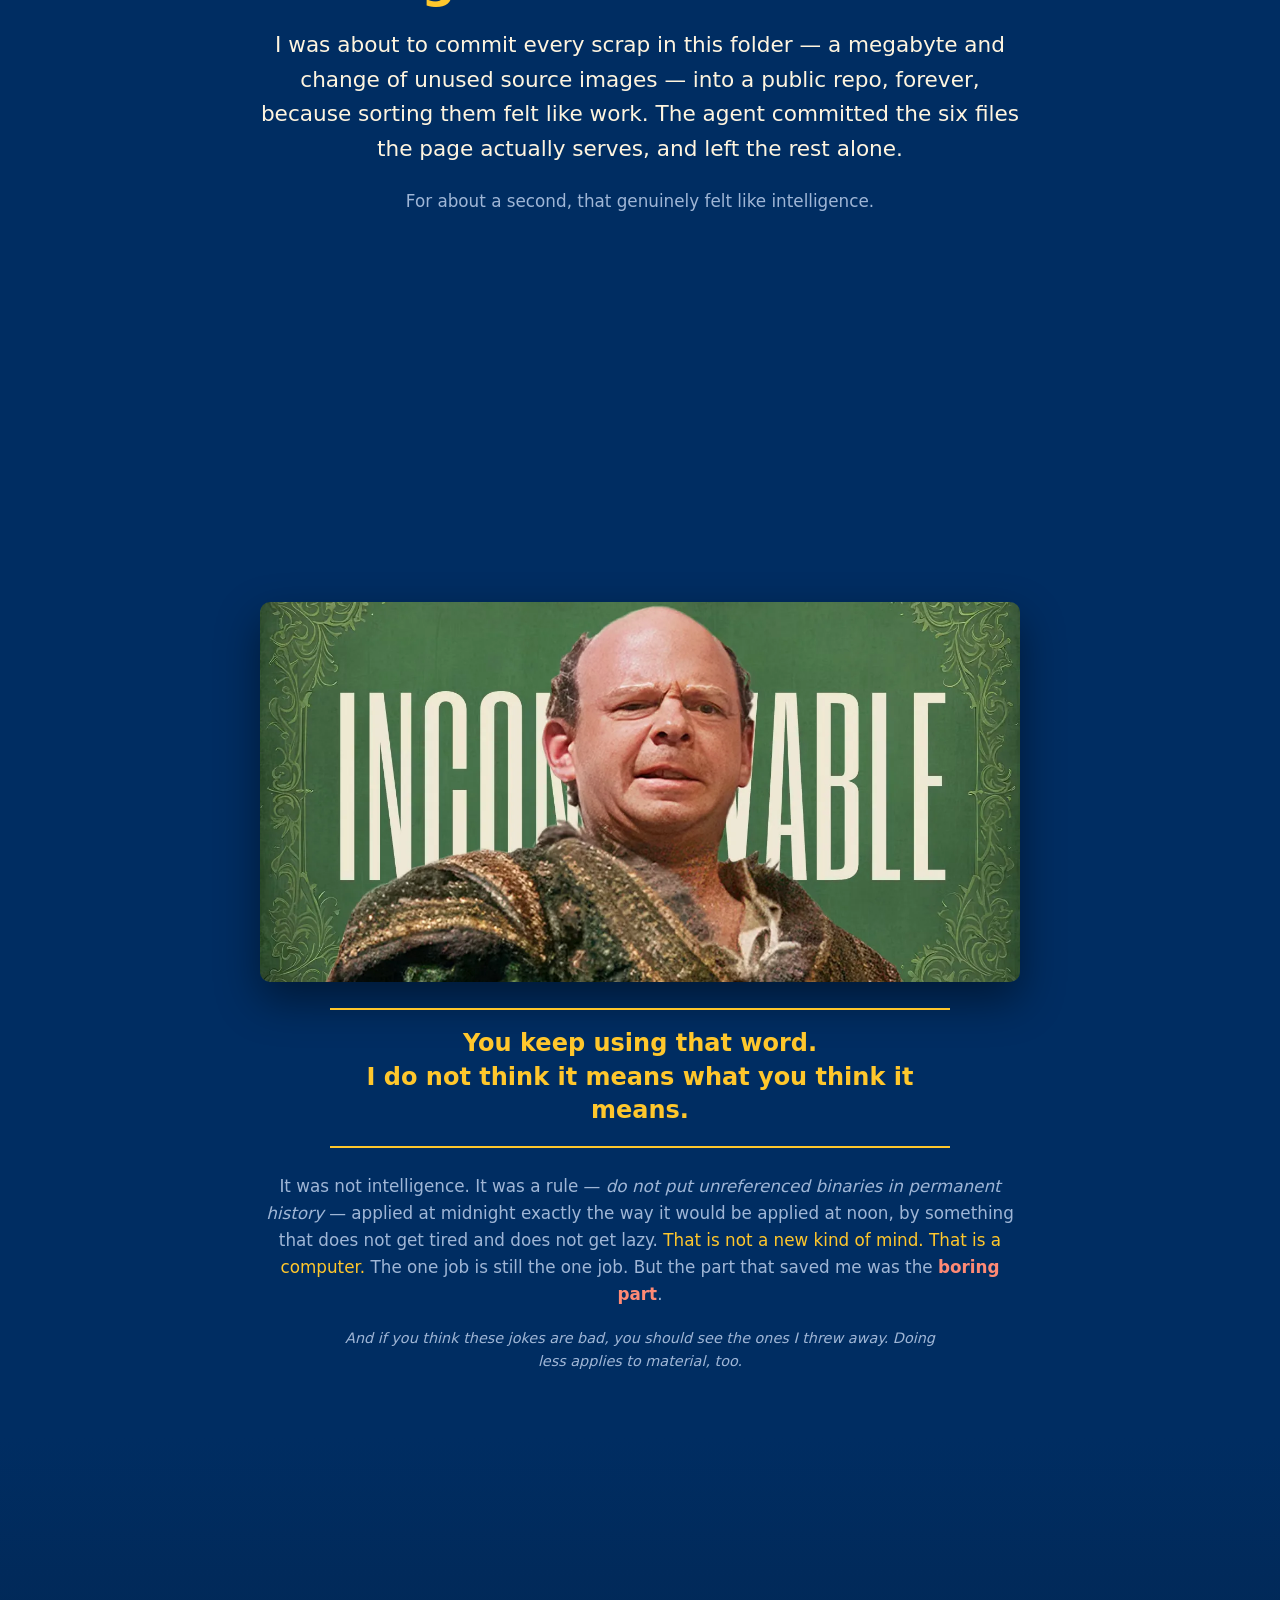
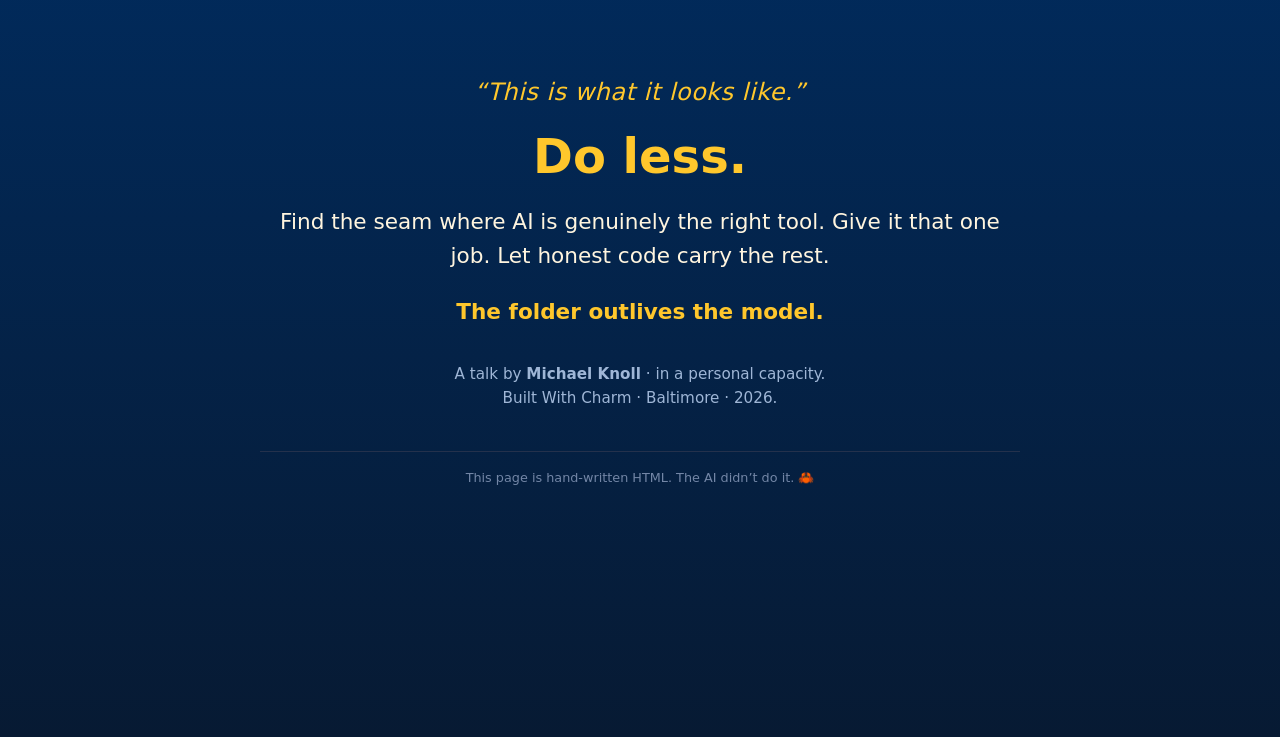
==== commit 79a50579: "talk: tighten for the 7–9 minute slot - Bail to a human: drop the "four scariest words" and Brandenb" ====
--- a/static/talk/index.html
+++ b/static/talk/index.html
@@ -251,32 +251,8 @@
   .reqs .spec { margin: 0; max-width: none; }
   @media (max-width: 620px) { .reqs { grid-template-columns: 1fr; } }
 
-  /* Four-up glossary: git / GitHub / Pages / Actions, in plain English. */
-  .deck {
-    display: grid;
-    grid-template-columns: 1fr 1fr;   /* 2x2 on a projector, stacks below */
-    gap: 0.75rem;
-    text-align: left;
-    margin: 1.75rem 0 1.25rem;
-  }
-  .def {
-    background: var(--navy2);
-    border: 1px solid #2b3a58;
-    border-left: 3px solid var(--gold);
-    border-radius: 10px;
-    padding: 1rem 1.1rem;
-  }
-  .def h3 { margin: 0 0 0.4rem; font-size: 1.05rem; color: var(--gold); }
-  .def p  { margin: 0; font-size: 0.95rem; }
-  .def .plain {
-    display: block; margin-top: 0.45rem;
-    font-size: 0.85rem; color: var(--muted); font-style: italic;
-  }
-  @media (max-width: 560px) { .deck { grid-template-columns: 1fr; } }
-
-  /* Old man yells at cloud — set up the meme, then refuse it. The gripe
-     isn't the cloud, it's the knob count. The meme carries its own caption,
-     so nothing else belongs in this scene. */
+  /* Grandpa Simpson, nostalgic for the GeoCities/MySpace web, when a site
+     was just files. The meme carries its own caption. */
   .meme {
     margin: 1.5rem auto 2rem;
     max-width: 380px;
@@ -288,41 +264,24 @@
     box-shadow: 0 18px 44px rgba(0,0,0,0.45);
   }
 
-  /* War story: collapsed by default. It's an aside, not an argument —
-     it shouldn't cost the slide any vertical space until someone asks
-     for it. <details> so it works with no JavaScript. */
-  .war {
-    text-align: left;
-    max-width: 620px;
-    margin: 1.4rem auto;
-    background: rgba(200,16,46,0.10);
-    border: 1px solid #3c2f45;
-    border-left: 3px solid var(--redink);
-    border-radius: 10px;
-  }
-  .war > summary {
-    cursor: pointer;
-    list-style: none;                 /* kill the default triangle */
-    padding: 0.7rem 1.1rem;
-    font-size: 0.72rem;
-    text-transform: uppercase;
-    letter-spacing: 0.18em;
-    color: var(--redink);
-    display: flex; align-items: center; gap: 0.6rem;
-  }
-  .war > summary::-webkit-details-marker { display: none; }
-  .war > summary::after {               /* our own caret, rotates on open */
-    content: "\25B8";
-    margin-left: auto;
-    font-size: 0.95rem;
-    transition: transform 0.15s ease;
-  }
-  .war[open] > summary::after { transform: rotate(90deg); }
-  .war > summary:focus-visible { outline: 2px solid var(--gold); outline-offset: 2px; }
-  .war .hint { text-transform: none; letter-spacing: 0; color: var(--muted); font-style: italic; }
-  .war .guts { padding: 0 1.1rem 1rem; }
-  .war p { margin: 0; font-size: 0.98rem; line-height: 1.55; }
-  .war .punch { display: block; margin-top: 0.55rem; color: var(--muted); font-style: italic; }
+  /* Saint-Exupéry as the headline — a long quote, so a smaller h2. */
+  h2.quote { font-size: clamp(1.4rem, 3.6vw, 2.2rem); max-width: 760px; margin: 0 auto 1.4rem; }
+  h2.quote .who {
+    display: block; margin-top: 0.6rem;
+    font-size: 0.95rem; font-weight: 400; color: var(--muted);
+  }
+
+  /* The take-away list: every knob I would not miss, as pills. */
+  h3.cut-head { margin: 1.6rem 0 0.8rem; color: var(--gold); font-size: 1.15rem; }
+  .cut {
+    list-style: none; padding: 0; margin: 0 auto 1.4rem;
+    display: flex; flex-wrap: wrap; justify-content: center; gap: 0.5rem 0.7rem;
+  }
+  .cut li {
+    padding: 0.35rem 0.8rem;
+    border: 1px solid #3c2f45; border-radius: 999px;
+    color: var(--cream);
+  }
 
   /* The ask, set apart — the one sentence this whole primer is driving at. */
   .ask {
@@ -337,22 +296,6 @@
     color: var(--gold);
   }
 
-  /* Giving credit before taking the joke. Gold rule, not coral —
-     this one's affectionate. */
-  .credit {
-    text-align: left;
-    max-width: 620px;
-    margin: 1.4rem auto 0;
-    padding: 0.2rem 0 0.2rem 1.1rem;
-    border-left: 3px solid var(--gold2);
-    font-size: 0.98rem;
-    line-height: 1.55;
-  }
-  .credit .punch {
-    display: block; margin-top: 0.5rem;
-    color: var(--gold); font-weight: 700;
-  }
-
   /* Swanson poster — pre-cropped to the frame, so it just sits there.
      The art is already dark; it needs no border against the navy. */
   .poster {
@@ -394,27 +337,6 @@
     max-width: none;
     text-align: left;
     font-size: clamp(1.05rem, 2.4vw, 1.3rem);
-  }
-
-  /* Anaphora, built as a stack — three clauses climbing to the payoff.
-     Full width under the side-by-side, so the parallelism has room. */
-  .speech {
-    max-width: 640px;
-    margin: 1.4rem 0 0;
-    text-align: left;
-    padding-left: 1.1rem;
-    border-left: 3px solid var(--gold2);
-    font-size: clamp(1rem, 2.2vw, 1.2rem);
-    line-height: 1.5;
-    color: var(--cream);
-  }
-  .speech .payoff {
-    display: block;
-    margin-top: 0.5rem;
-    color: var(--gold);
-    font-weight: 800;
-    font-size: clamp(1.3rem, 3.4vw, 1.9rem);
-    letter-spacing: 0.01em;
   }
 
   /* Full-bleed banner that carries its own caption in the art. */
@@ -518,7 +440,7 @@
         <h3>What I wanted</h3>
         <ul class="spec">
           <li class="yes"><span class="mark">&#10003;</span><span>Somewhere my kids can publish their own stuff</span></li>
-          <li class="yes"><span class="mark">&#10003;</span><span>Kid writes a sentence &rarr; it&rsquo;s on the site. No ceremony, no ticket, no waiting on Dad</span></li>
+          <li class="yes"><span class="mark">&#10003;</span><span>Kid sends an email &rarr; it shows up on the site. No login, no editor, nothing to learn</span></li>
           <li class="yes"><span class="mark">&#10003;</span><span>Me as <strong class="teal">content police</strong> &mdash; that job I&rsquo;ll happily take</span></li>
           <li class="yes"><span class="mark">&#10003;</span><span>An <strong class="hi">AI angle</strong> &mdash; and I&rsquo;ll be honest about why: my future
             employability apparently depends on how well I can convince an AI that I understand AI</span></li>
@@ -540,22 +462,6 @@
       Cheap, boring, kid-proof &mdash; with exactly enough AI in it to be a
       <strong class="hi">period piece</strong>. The folder part will still work in 2038.
       Ask me about the AI part then.
-    </p>
-  </div>
-</section>
-
-<!-- ============================ THESIS =========================== -->
-<section class="scene">
-  <div class="inner reveal">
-    <p class="kunu">The less you do, the more you do.</p>
-    <h2>Most of an &ldquo;AI&rdquo; pipeline<br>isn&rsquo;t AI.</h2>
-    <p class="lead">
-      This is a system that turns an email &mdash; <em>&ldquo;dear website, I got a new
-      bike, here&rsquo;s a photo&rdquo;</em> &mdash; into a live website update, in about two minutes.
-    </p>
-    <p class="sub">
-      It has exactly one seam of AI. Everything else is plain, boring,
-      trustworthy code. That&rsquo;s not a compromise. That&rsquo;s the design.
     </p>
   </div>
 </section>
@@ -596,148 +502,54 @@
       </div>
     </div>
     <p class="caption">
-      One human click in the middle, to approve it. The model&rsquo;s entire job was
+      One (optional) human click in the middle, to approve it. The model&rsquo;s entire job is
       turning the left box into the right box&rsquo;s words.
     </p>
   </div>
 </section>
 
-<!-- ====================== PRIMER 1: THE FOLDER =================== -->
-<section class="scene">
-  <div class="inner reveal">
-    <p class="kunu plain">First, the boring part. It&rsquo;s load-bearing.</p>
-    <h2>The whole website<br>is a folder.</h2>
+<!-- ===================== THE CLOUD, SUBTRACTED ================== -->
+<section class="scene">
+  <div class="inner reveal">
+    <h2 class="quote">
+      &ldquo;Perfection is achieved, not when there is nothing left to add, but when
+      there is nothing left to take away.&rdquo;
+      <span class="who">&mdash; Antoine de Saint-Exup&eacute;ry</span>
+    </h2>
     <p class="lead">
-      No database. No app. No server humming somewhere. This site is a folder of
-      text files &mdash; and every idea in this talk is just a rule about
-      <em>who is allowed to change that folder, and when.</em>
-    </p>
-    <div class="deck">
-      <div class="def">
-        <h3>&#128193; Git</h3>
-        <p>An undo button with a memory. Every change to the folder is saved as a
-        labeled snapshot &mdash; who, what, when &mdash; forever.
-        <span class="plain">Track-changes, but for a folder.</span></p>
-      </div>
-      <div class="def">
-        <h3>&#128025; GitHub</h3>
-        <p>That folder, online, where changes get <em>proposed</em> rather than
-        just made. A &ldquo;pull request&rdquo; is a suggested edit, sitting in a queue.
-        <span class="plain">&ldquo;Here&rsquo;s my change &mdash; okay?&rdquo;</span></p>
-      </div>
-      <div class="def">
-        <h3>&#127760; GitHub Pages</h3>
-        <p>Free hosting. GitHub takes the folder and hands it to anyone who visits.
-        Nothing to run, nothing to patch, nothing to pay.
-        <span class="plain">This page <em>is</em> that folder.</span></p>
-      </div>
-      <div class="def">
-        <h3>&#9881;&#65039; GitHub Actions</h3>
-        <p>A robot that watches the folder. An approved change lands, it rebuilds
-        the site and publishes &mdash; about ninety seconds, hands off.
-        <span class="plain">Same checklist every time, or it fails loudly.</span></p>
-      </div>
-    </div>
-  </div>
-</section>
-
-<!-- ==================== PRIMER 2: WHY IT WINS ==================== -->
-<section class="scene">
-  <div class="inner reveal">
-    <p class="kunu plain">Why spend two minutes on that? Because it&rsquo;s the entire safety story.</p>
-    <h2>A dumb folder beats<br>a clever robot.</h2>
+      The cloud promised I would never think about a server again. Then it handed me
+      a datacenter, with 487 new ways to be wrong. It took an entire new
+      specialization &mdash; DevOps, or site reliability engineering &mdash; to tame it.
+      A whole discipline, separate from the programming I had just spent a decade learning.
+    </p>
+    <h3 class="cut-head">Things you can take away, and I won&rsquo;t miss them</h3>
+    <ul class="cut">
+      <li>nginx</li>
+      <li>a bespoke Docker container</li>
+      <li>a medium EC2 instance</li>
+      <li>a VPC I hand-designed</li>
+      <li>an Aurora database</li>
+    </ul>
+  </div>
+</section>
+
+<!-- ========================= WHAT IS LEFT ======================== -->
+<section class="scene">
+  <div class="inner reveal">
+    <p class="kunu plain">So what is left?</p>
+    <h2>I bring files.<br>Somebody else brings<br>every other decision.</h2>
     <p class="lead">
-      All four of those pieces are boring on purpose. Boring is exactly what makes
-      it safe to let an AI near a kid&rsquo;s website at all.
-    </p>
-    <div class="versus">
-      <div class="card watch">
-        <div class="big">&#128193;</div>
-        <h3>A page that&rsquo;s a file</h3>
-        <ul>
-          <li>Somebody read it before it went up</li>
-          <li>Every version is on the record &mdash; yesterday&rsquo;s is one click away</li>
-          <li>Nothing runs when a visitor arrives, so nothing breaks at 2&nbsp;a.m.</li>
-          <li>Costs $0, and outlives my interest in it</li>
-        </ul>
-      </div>
-      <div class="card phone">
-        <div class="big">&#129302;</div>
-        <h3>A page the AI serves</h3>
-        <ul>
-          <li>Written fresh for each visitor &mdash; nobody read it first</li>
-          <li>No version to roll back to; it just said something different</li>
-          <li>Down when the API is down</li>
-          <li>A bill, and a thing to babysit</li>
-        </ul>
-      </div>
-    </div>
-    <p class="sub">
-      So the AI never touches the live site. It <strong class="hi">proposes</strong> a change
-      to a folder, a human says yes, and a robot ships it. That&rsquo;s the whole trick.
-    </p>
-  </div>
-</section>
-
-<!-- ====================== OLD MAN YELLS AT CLOUD ================= -->
-<section class="scene">
-  <div class="inner reveal">
+      The whole website is a folder. Git keeps every version, a pull request
+      proposes a change, GitHub Pages serves it for free, and GitHub Actions ships
+      it in about ninety seconds. I do not configure, patch, or get paged by any of it.
+    </p>
     <figure class="meme">
       <img src="grandpa-cloud.webp" width="500" height="500"
            alt="Grandpa Simpson shaking his fist: &ldquo;That&rsquo;s how the web used to work &mdash; and we liked it!&rdquo;">
     </figure>
-    <h2>The problem isn&rsquo;t the cloud.<br>And it never was.</h2>
-    <p class="lead">
-      I love the cloud. This site is <em>on</em> it, for free. What I don&rsquo;t need is
-      nginx, in a bespoke Docker container, on a medium EC2 instance, in a VPC I
-      hand-designed, in front of an Aurora database. That isn&rsquo;t the cloud&rsquo;s promise
-      &mdash; that&rsquo;s a datacenter I&rsquo;m renting, with 487 new ways to be wrong.
-    </p>
-    <details class="war">
-      <summary>True story <span class="hint">&mdash; the one that made it a &ldquo;medium&rdquo;</span></summary>
-      <div class="guts">
-        <p>
-          That &ldquo;medium&rdquo; is not a typo. We ran a <em>small</em> instance until the day
-          it couldn&rsquo;t <strong class="hi">build the site</strong> anymore &mdash; ran out of memory
-          generating static files. So I resized it. Paid more, every month, forever, so that a
-          server I maintain could do a job that finishes in twenty seconds on somebody else&rsquo;s
-          free build runner &mdash; and produce files that never needed a server in the first place.
-          <span class="punch">Nobody in that meeting said the words &ldquo;why do we have a server?&rdquo;
-          We said &ldquo;resize it.&rdquo; That&rsquo;s knob thinking.</span>
-        </p>
-      </div>
-    </details>
-
-  </div>
-</section>
-
-<!-- ===================== THE PROMISE, DELIVERED =================== -->
-<section class="scene">
-  <div class="inner reveal">
-    <p class="kunu plain">So what did I want instead?</p>
-    <h2>I bring files.<br>Somebody else brings<br>every other decision.</h2>
-    <p class="lead">
-      GitHub Pages <em>is</em> the promise. I don&rsquo;t configure it, patch it, or get
-      paged by it. Somebody else made every architectural call it takes to serve a
-      website &mdash; and <em>lived with it</em> at a scale I will never see.
-    </p>
-    <p class="ask">
-      Give me five rock-solid architectures that cover 99% of the web,
-      and let me point at one.
-    </p>
-    <p class="credit">
-      And to be clear about who builds those five: <strong class="teal">DevOps engineers</strong>.
-      I&rsquo;m not asking for fewer of them. I&rsquo;m asking them to solve it <em>once, for everyone</em>
-      &mdash; instead of once per company. Or once per team. Or, and we both know this is the
-      real number, <strong class="hi">once per project</strong>. Give a good engineer a knob and they will find a
-      defensible reason to turn it &mdash; that isn&rsquo;t a character flaw, that&rsquo;s the job description.
-      The fix was never better judgment. It was fewer knobs.
-      <span class="punch">Also, and I mean this sincerely: they could be outside.</span>
-    </p>
-
     <p class="sub">
       Fewer knobs, fewer ways to be catastrophically wrong &mdash;
-      <strong class="hi">the same bet I&rsquo;m making with the AI.</strong>
+      <strong class="hi">the same bet I am making with the AI.</strong>
     </p>
   </div>
 </section>
@@ -745,8 +557,8 @@
 <!-- =========================== PIPELINE ========================== -->
 <section class="scene">
   <div class="inner reveal">
-    <p class="kunu">Do you see how much I&rsquo;m <em>not</em> doing?</p>
-    <h2>Count the boxes.</h2>
+    <p class="kunu">The less you do, the more you do.</p>
+    <h2>Most of an &ldquo;AI&rdquo; pipeline<br>isn&rsquo;t AI.</h2>
     <div class="pipe">
       <div class="node"><span class="glyph">&#9993;&#65039;</span><span class="name">email</span><span class="tag">code</span></div>
       <span class="arrow">&#8594;</span>
@@ -844,20 +656,18 @@
       </figure>
       <div class="say">
         <p class="ask">
-          The four scariest words in the English language:<br>
-          &ldquo;Trust the model&rsquo;s judgment.&rdquo;
+          The gate is not there because the AI is new.<br>
+          It is there because we have always reviewed each other&rsquo;s work.
         </p>
         <p class="lead">
-          So we do not. The safety model is a <strong class="hi">path filter in CI</strong>
-          &mdash; the agent can only touch <code>content/</code> &mdash; and a pull request
-          a human sees first. We chose it <em>not because it is hard, but because it
-          is easy.</em>
+          Code review. Staging. <code>terraform plan</code> before <code>apply</code>.
+          We built &ldquo;show me the diff before it is real&rdquo; because the human
+          making changes was never reliable either.
         </p>
-        <p class="speech">
-          If you seek peace of mind,<br>
-          if you seek prosperity from lowered cloud spend,<br>
-          if you seek liberation from AWS:
-          <span class="payoff">Use this gate.</span>
+        <p class="lead">
+          Here the gate is a <strong class="hi">path filter in CI</strong> &mdash; the
+          agent can only touch <code>content/</code> &mdash; and a pull request a human
+          sees first. We chose it <em>not because it is hard, but because it is easy.</em>
         </p>
       </div>
     </div>
@@ -876,7 +686,7 @@
     </p>
     <figure class="meme">
       <img src="bodhi.webp" width="512" height="285" loading="lazy" decoding="async"
-           title="The Ex-Presidents robbed banks in a Reagan mask. Same guy as two slides ago."
+           title="The Ex-Presidents robbed banks in a Reagan mask. Same guy as one slide ago."
            alt="Bodhi to Johnny Utah in the rain at Bells Beach: &ldquo;I&rsquo;m not gonna paddle to New Zealand!&rdquo;">
     </figure>
     <p class="sub">
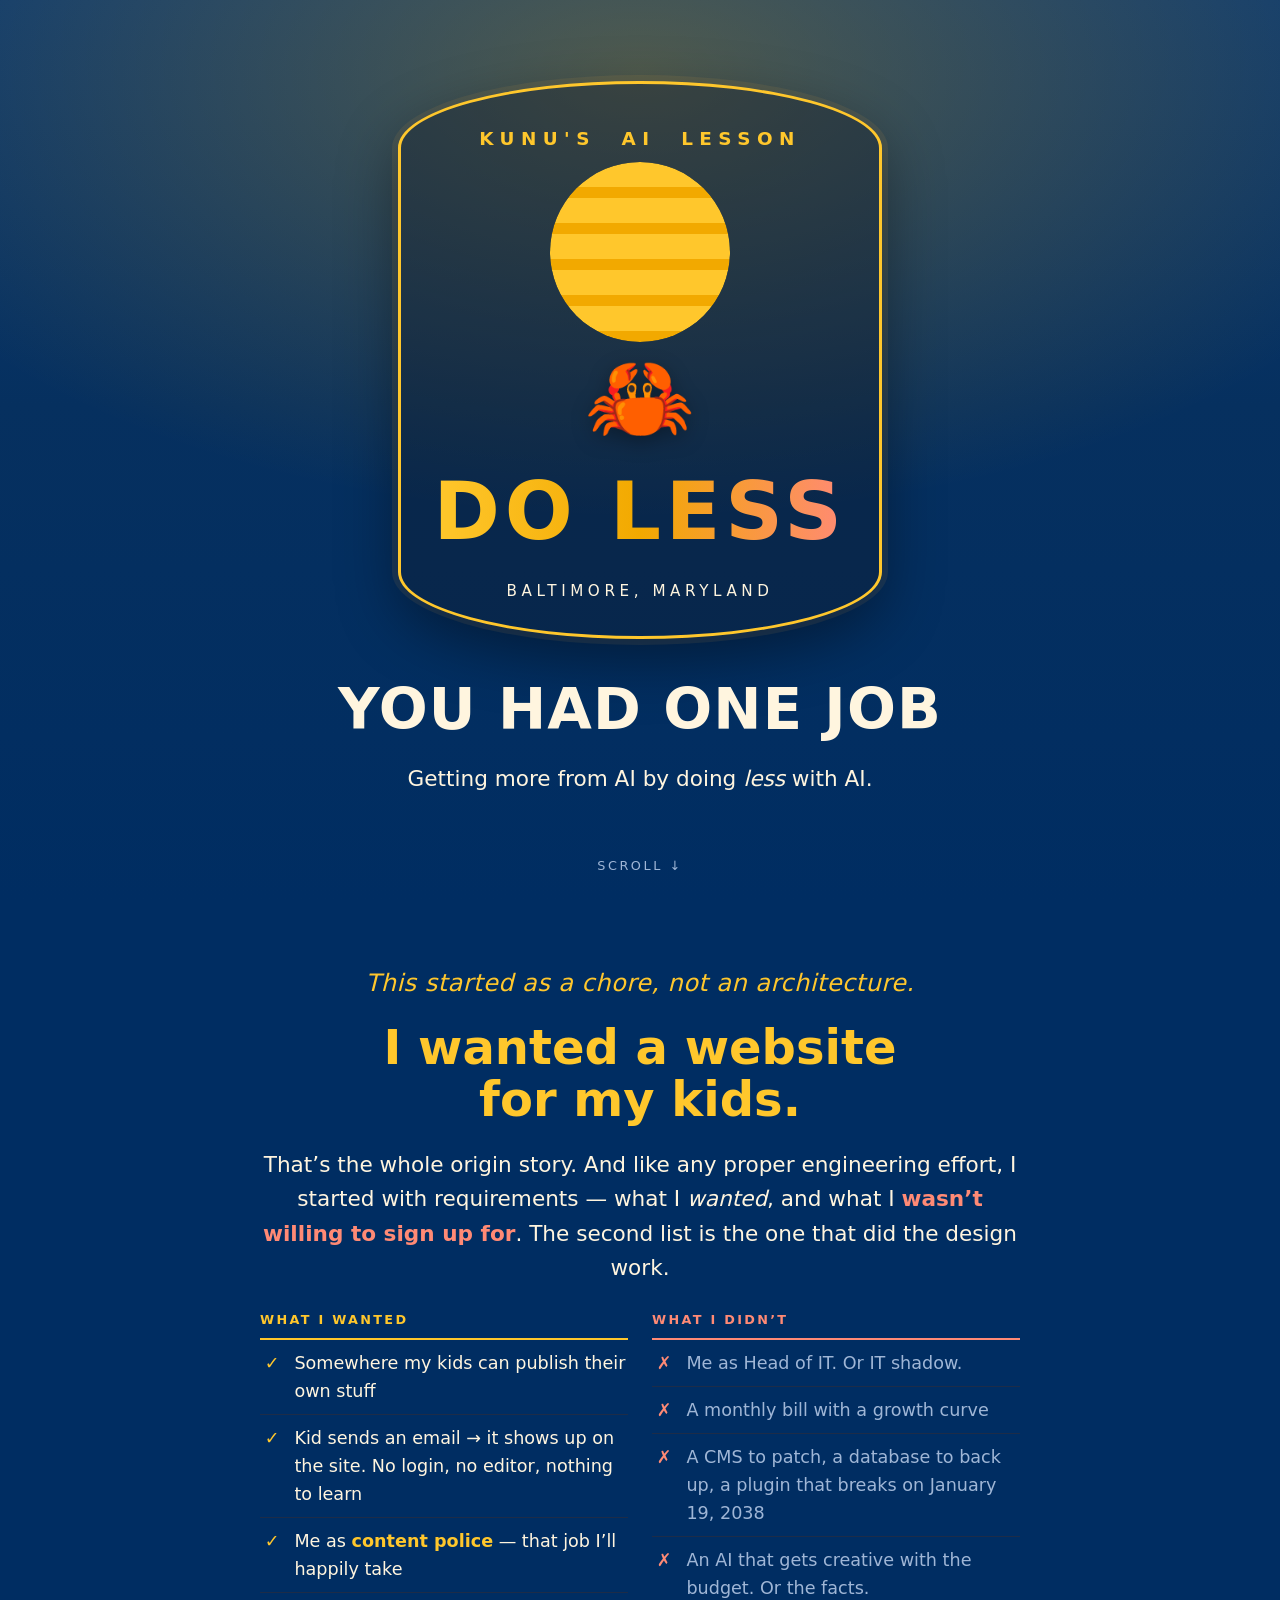
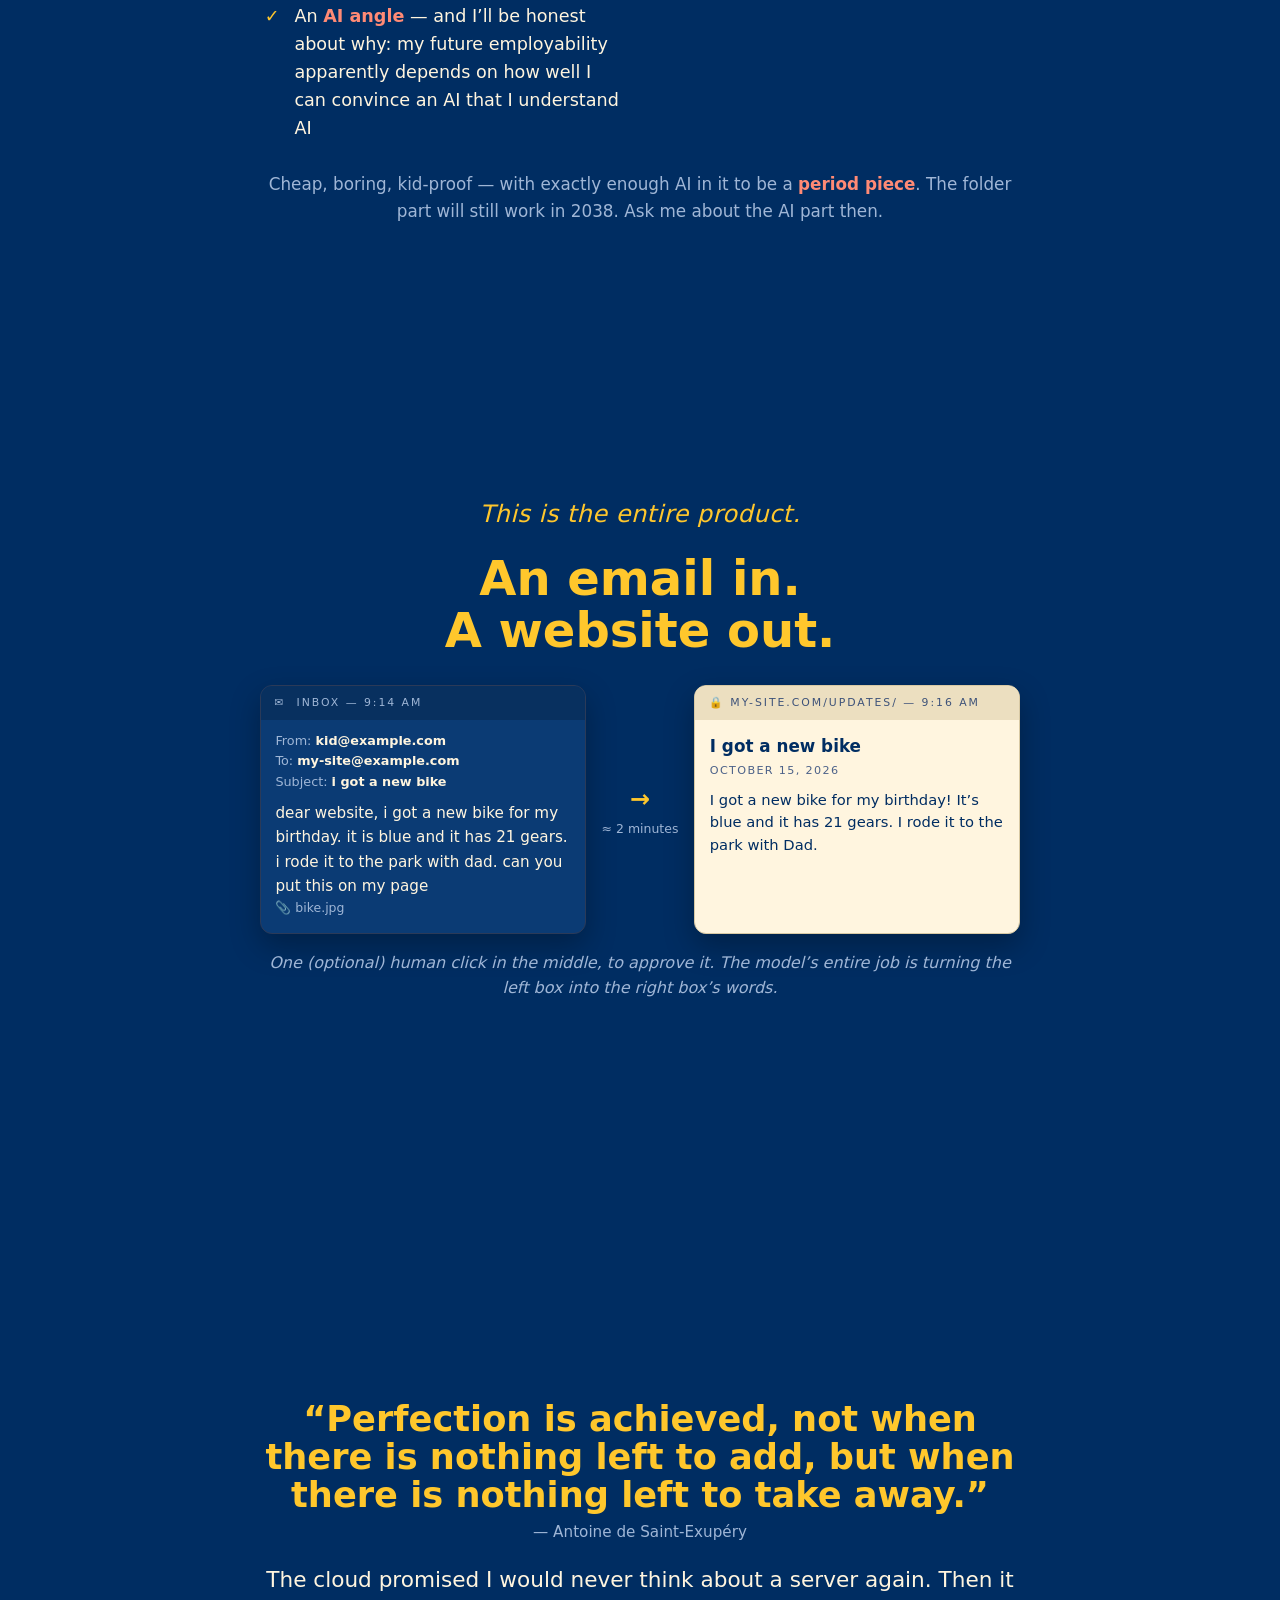
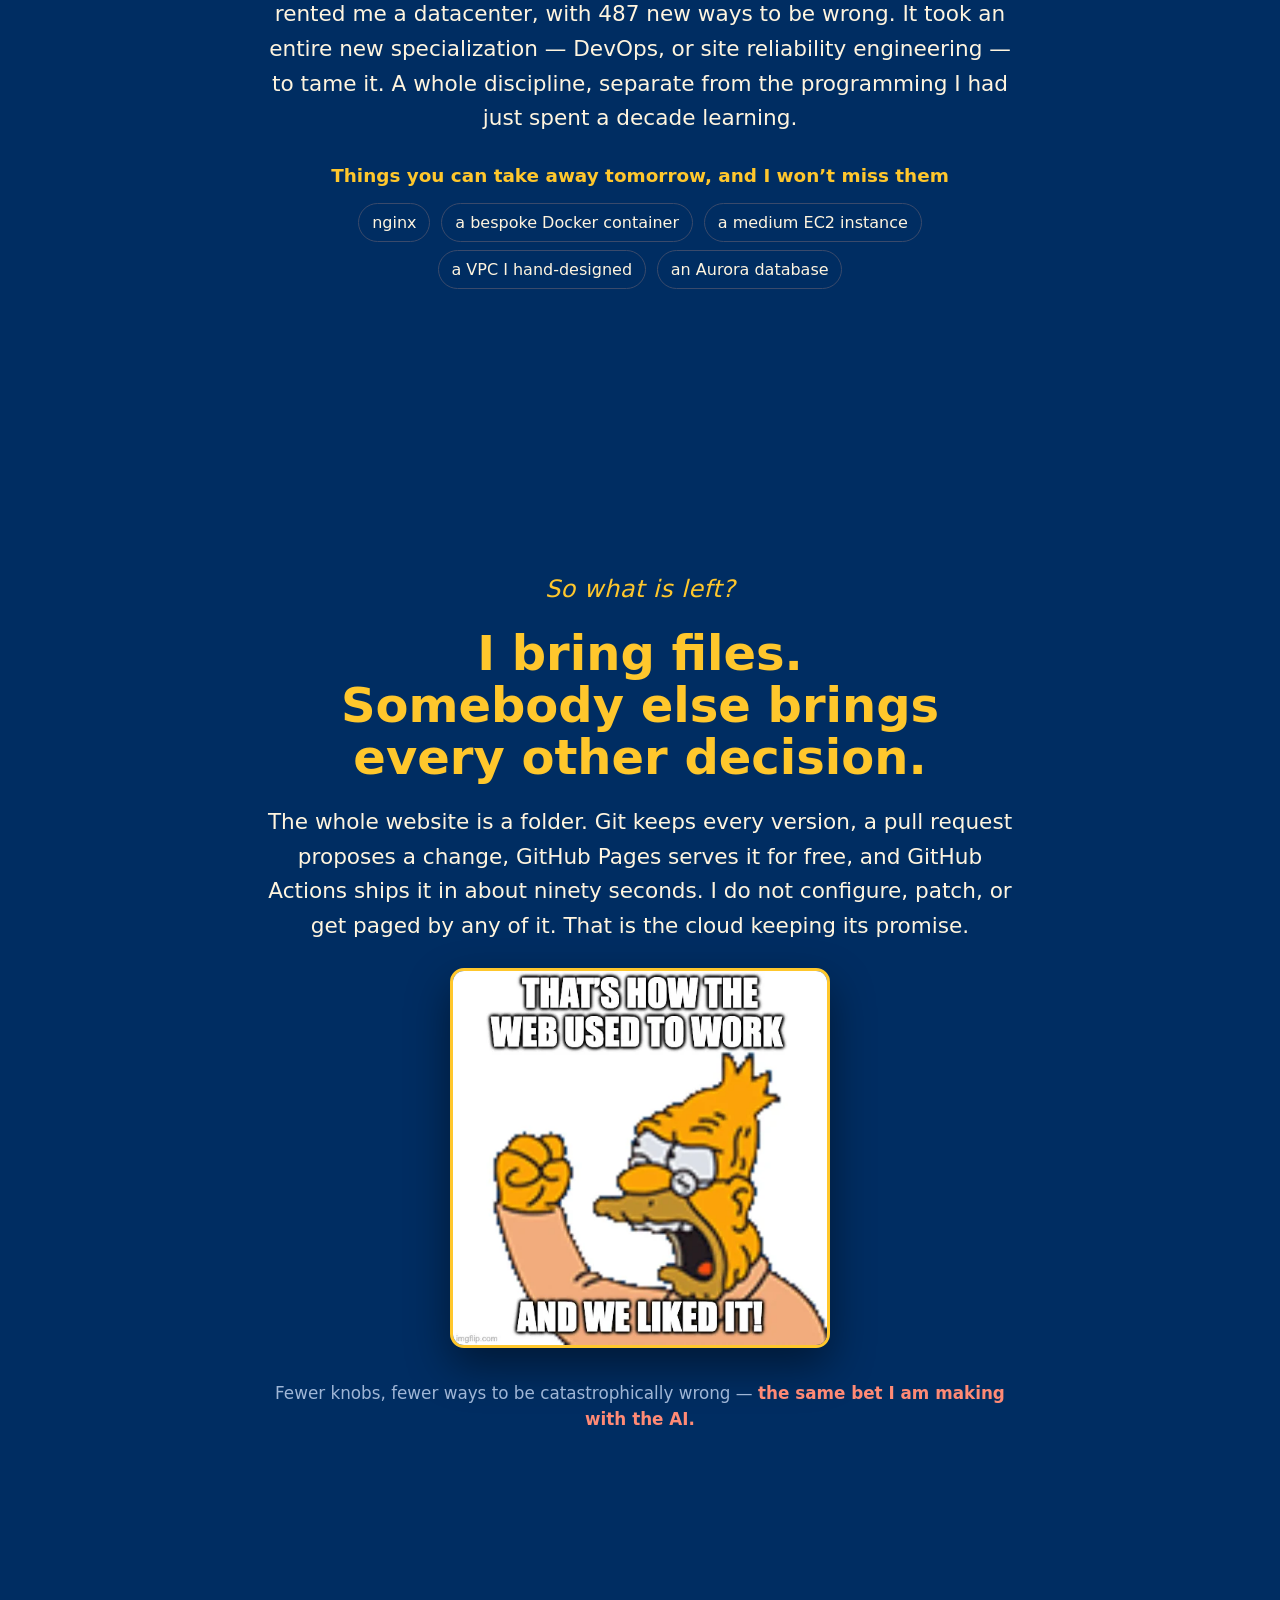
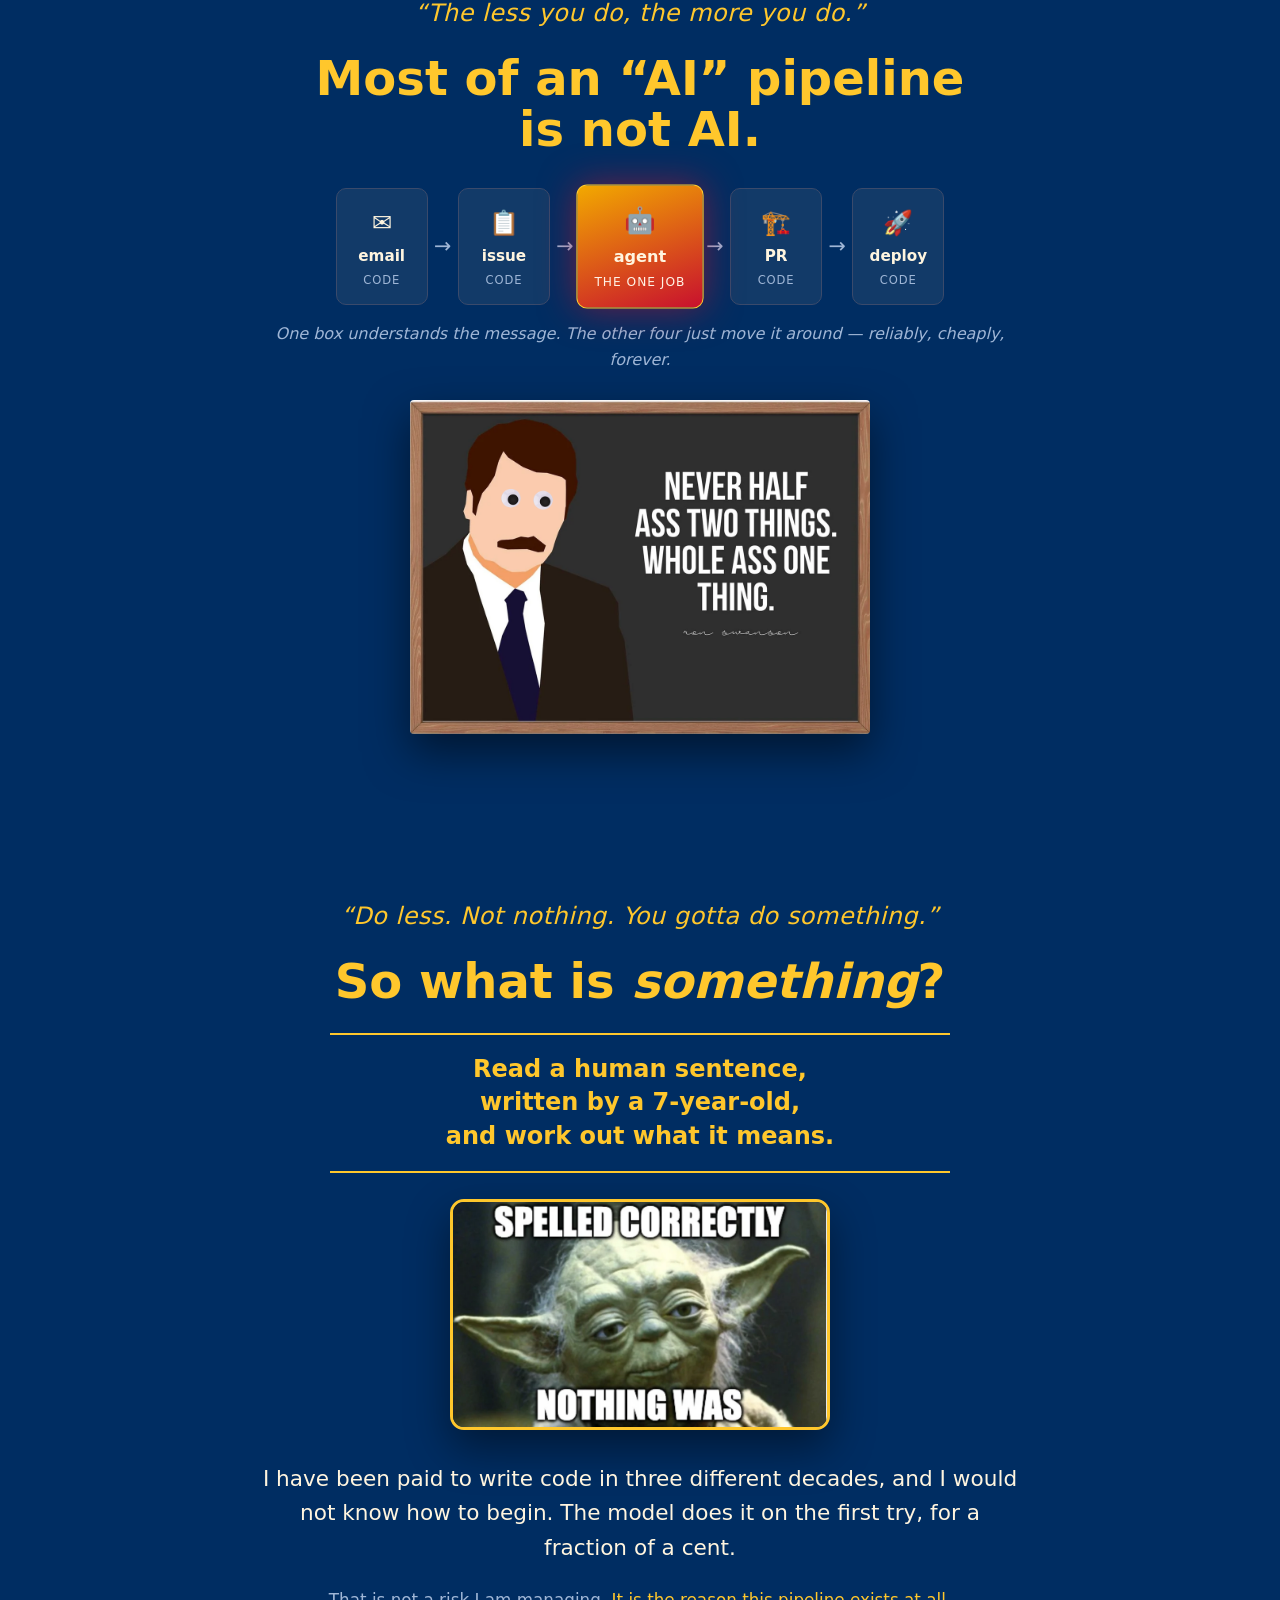
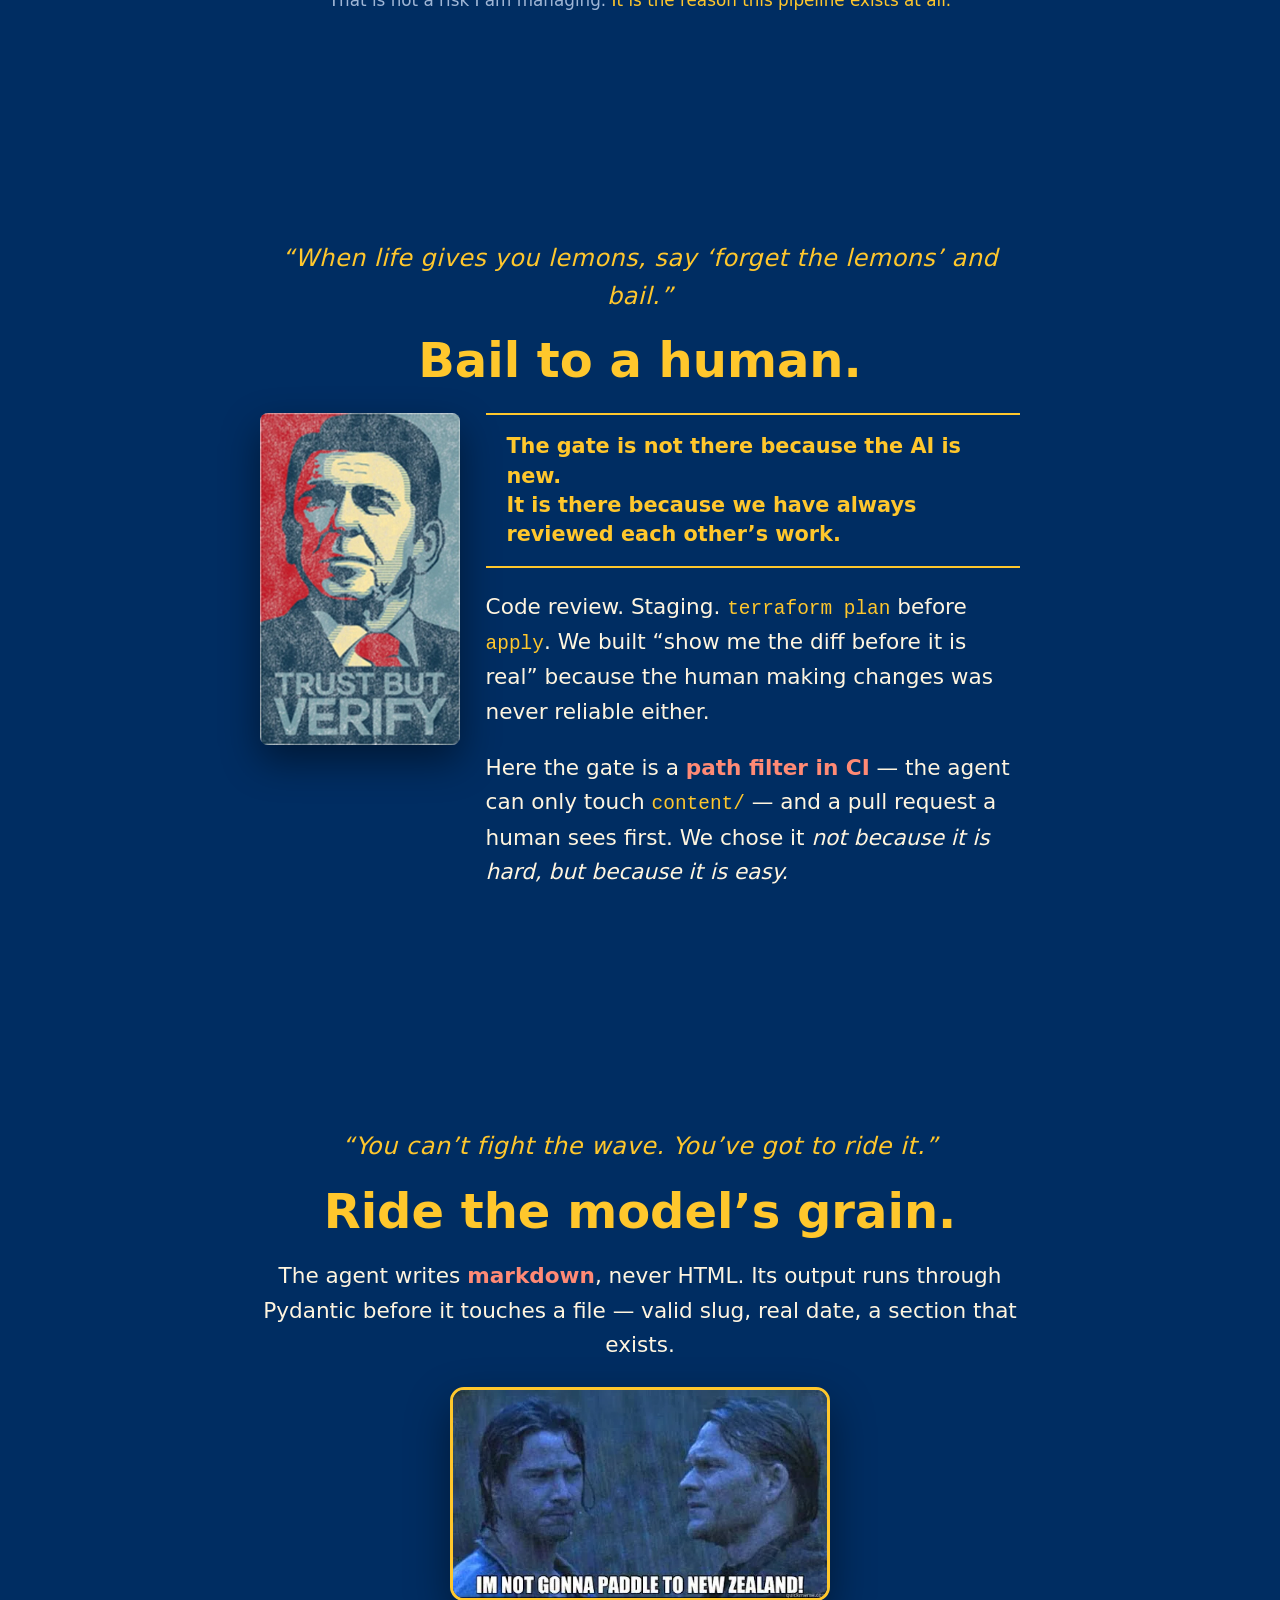
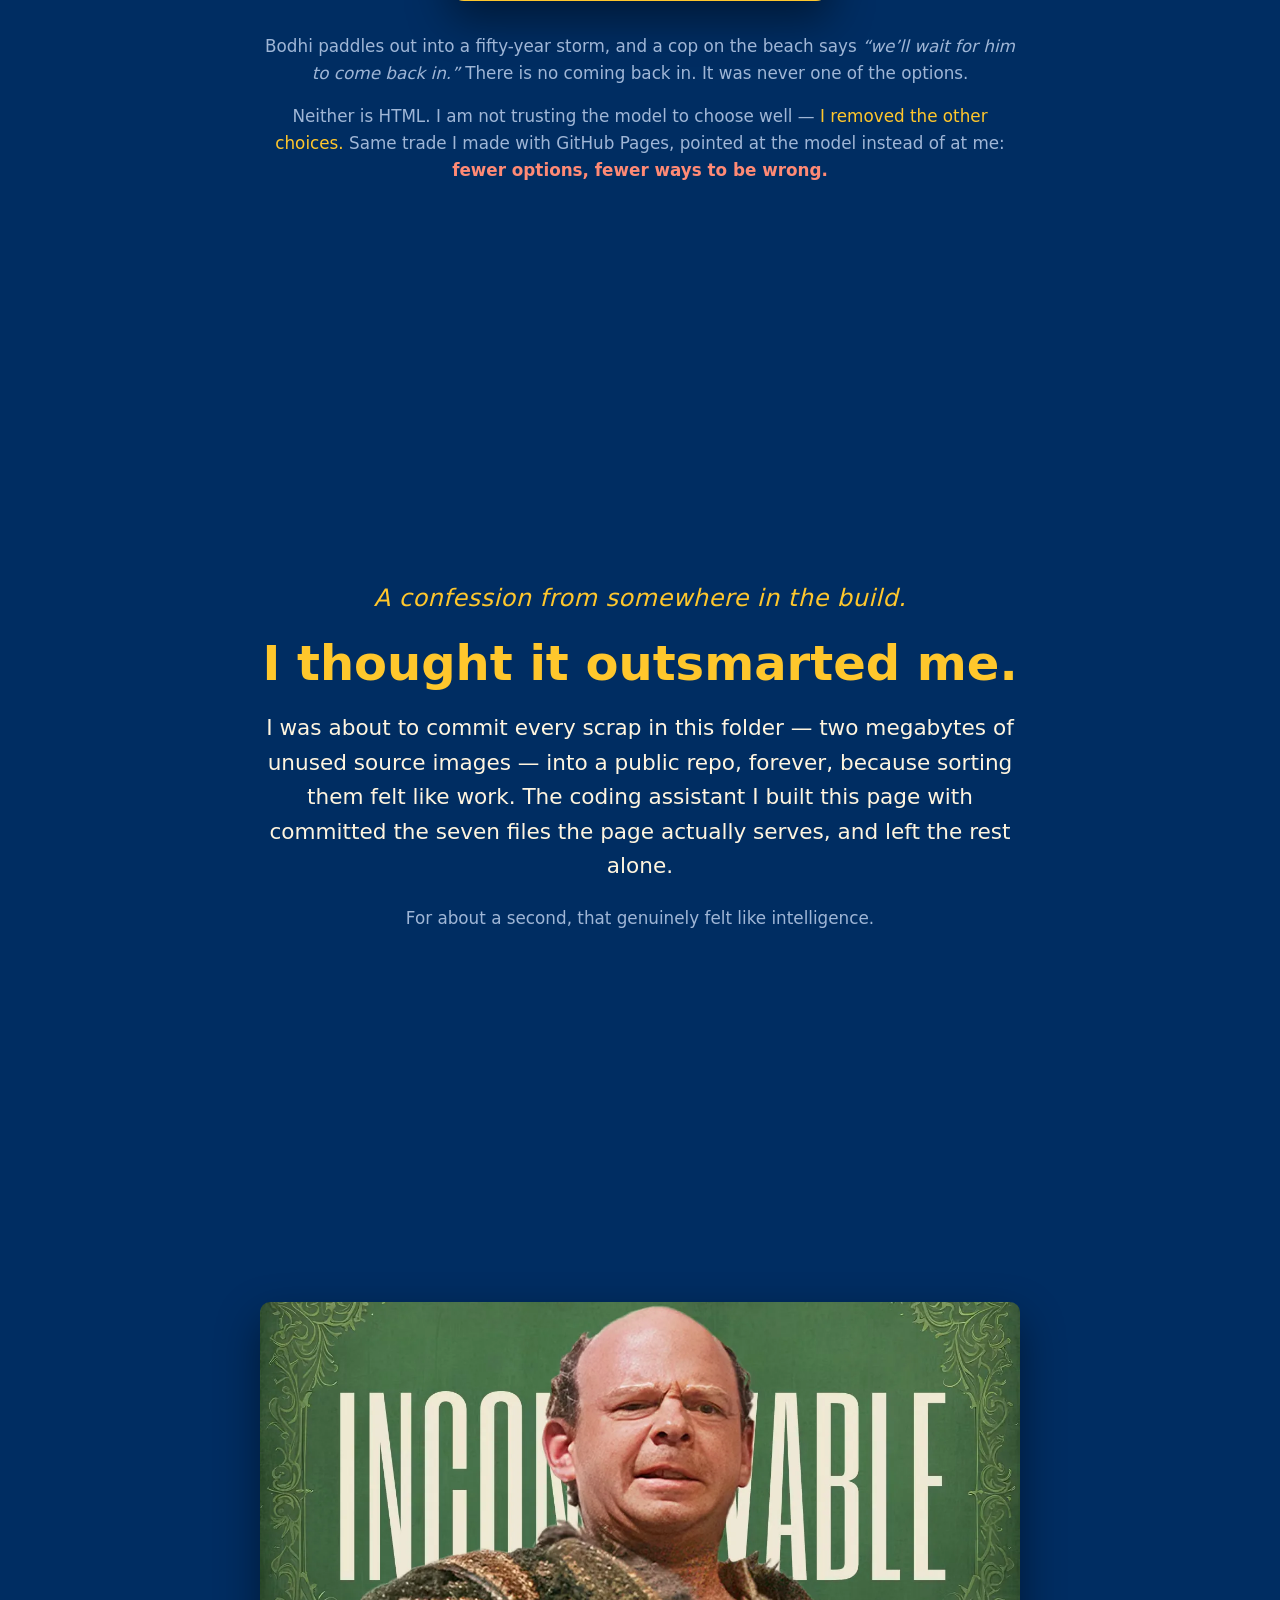
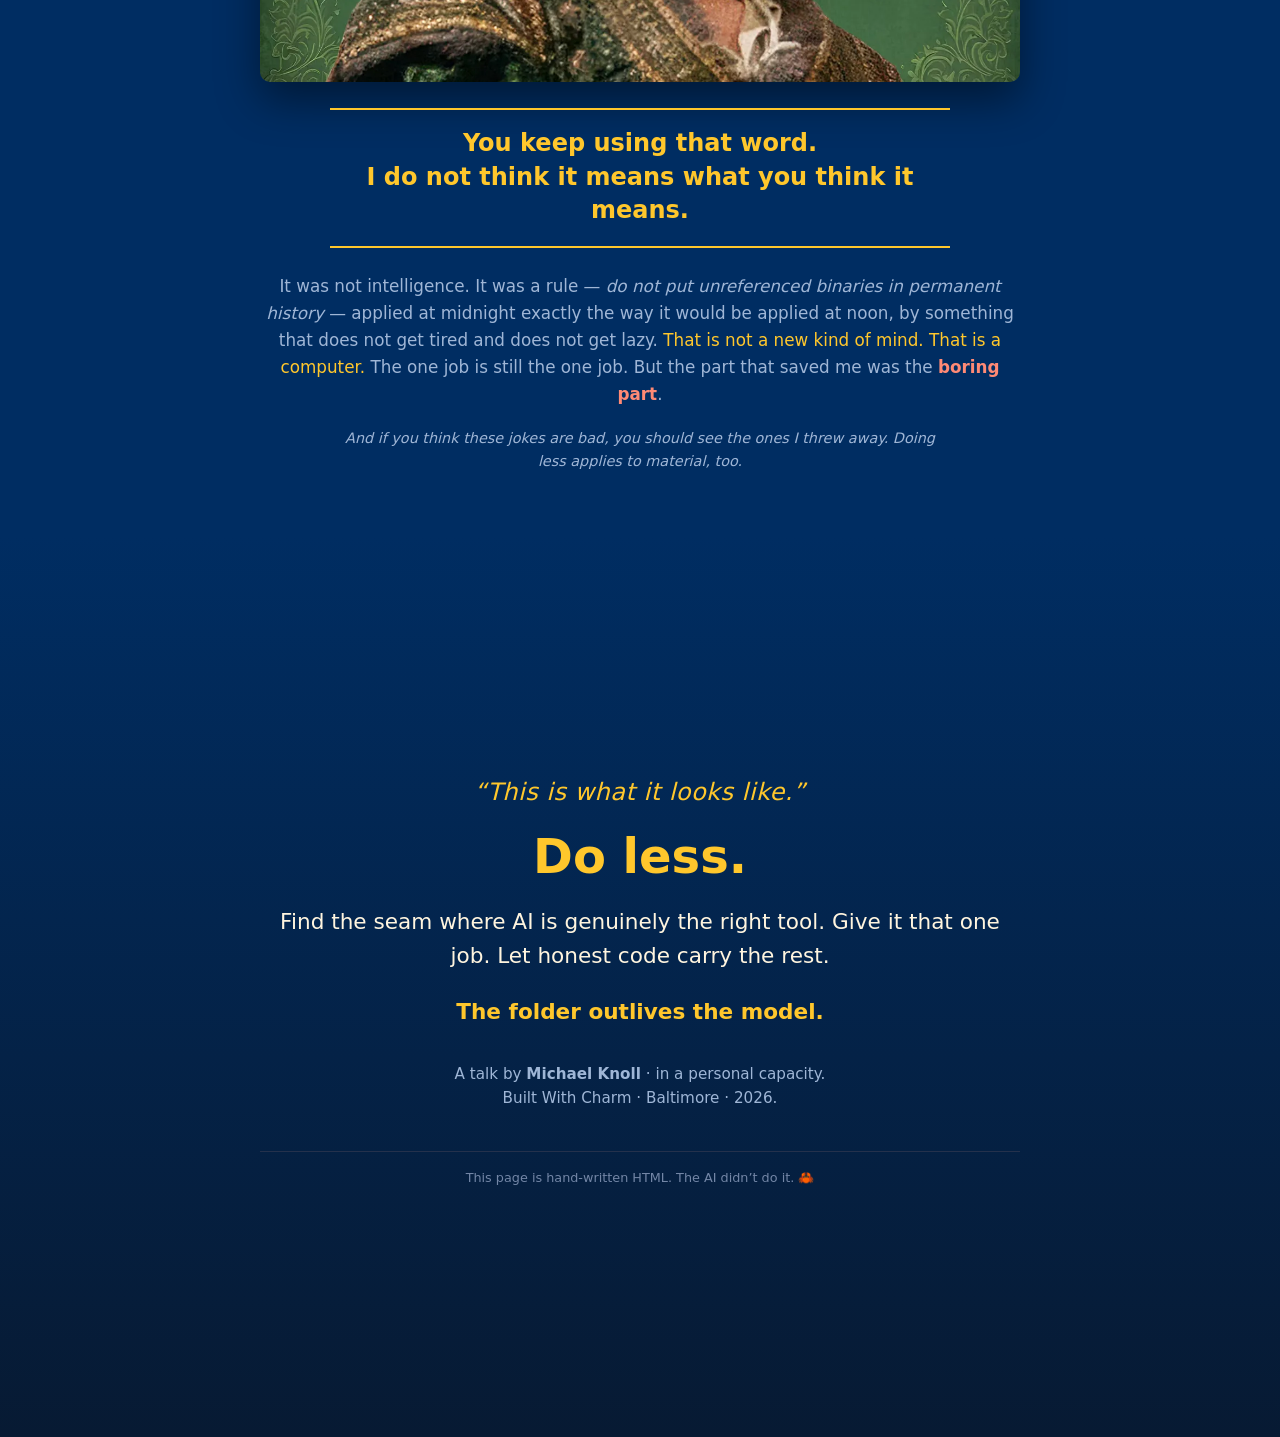
==== commit 0cb0e2dc: "talk: final draft for October 15" ====
--- a/static/talk/index.html
+++ b/static/talk/index.html
@@ -279,8 +279,15 @@
   }
   .cut li {
     padding: 0.35rem 0.8rem;
-    border: 1px solid #3c2f45; border-radius: 999px;
+    border: 1px solid #3a4a6b; border-radius: 999px;
     color: var(--cream);
+  }
+
+  /* Inline code in the copy — gold, like the other emphasis. */
+  code {
+    font-family: ui-monospace, "SF Mono", Menlo, Consolas, monospace;
+    font-size: 0.9em;
+    color: var(--gold);
   }
 
   /* The ask, set apart — the one sentence this whole primer is driving at. */
@@ -358,24 +365,14 @@
     font-style: italic;
   }
 
-  /* Two-column watch/phone contrast. */
-  .versus { display: flex; flex-wrap: wrap; gap: 1rem; justify-content: center; margin-top: 1.5rem; }
-  .card {
-    flex: 1 1 260px; max-width: 320px; text-align: left;
-    background: var(--navy2); border: 1px solid #2b3a58; border-radius: 12px;
-    padding: 1.25rem 1.4rem;
-  }
-  .card h3 { margin: 0.2rem 0 0.5rem; font-size: 1.2rem; }
-  .card .big { font-size: 2rem; }
-  .card.watch { border-color: var(--gold); }
-  .card.phone { border-color: #4a5878; }
-  .card ul { margin: 0.5rem 0 0; padding-left: 1.1rem; color: var(--muted); }
-  .card.watch h3 { color: var(--gold); }
-
   /* Closing. */
   #close { background: linear-gradient(180deg, #002d62, #071a33); }
   .whoami { color: var(--muted); font-size: 0.95rem; margin-top: 2rem; }
   .whoami a { color: var(--gold); }
+  /* The reveal link: the eyebrow stays gold and italic, and only hints
+     it is a link on hover — one click to the live site on stage. */
+  .kunu a { color: inherit; text-decoration: none; }
+  .kunu a:hover, .kunu a:focus { text-decoration: underline; }
   .footwink {
     margin-top: 2.5rem; font-size: 0.8rem; color: #7386a6;
     border-top: 1px solid #24314c; padding-top: 1rem;
@@ -411,7 +408,8 @@
     <div class="badge">
       <div class="arc">Kunu's&nbsp;&nbsp;AI&nbsp;&nbsp;Lesson</div>
       <div class="sun"></div>
-      <div class="mascot" title="crab, reclining (real art TBD)">&#129408;</div>
+      <div class="mascot" role="img" aria-label="A crab, reclining"
+           title="A crab, reclining. Real art was planned. The crab grew on me.">&#129408;</div>
       <div class="doless">DO LESS</div>
       <div class="place">Baltimore, Maryland</div>
     </div>
@@ -494,7 +492,7 @@
       <div class="pane site">
         <div class="bar">&#128274; my-site.com/updates/ &mdash; 9:16 am</div>
         <h4>I got a new bike</h4>
-        <p class="date">August 19, 2026</p>
+        <p class="date">October 15, 2026</p>
         <p>
           I got a new bike for my birthday! It&rsquo;s blue and it has 21 gears.
           I rode it to the park with Dad.
@@ -517,12 +515,12 @@
       <span class="who">&mdash; Antoine de Saint-Exup&eacute;ry</span>
     </h2>
     <p class="lead">
-      The cloud promised I would never think about a server again. Then it handed me
+      The cloud promised I would never think about a server again. Then it rented me
       a datacenter, with 487 new ways to be wrong. It took an entire new
       specialization &mdash; DevOps, or site reliability engineering &mdash; to tame it.
       A whole discipline, separate from the programming I had just spent a decade learning.
     </p>
-    <h3 class="cut-head">Things you can take away, and I won&rsquo;t miss them</h3>
+    <h3 class="cut-head">Things you can take away tomorrow, and I won&rsquo;t miss them</h3>
     <ul class="cut">
       <li>nginx</li>
       <li>a bespoke Docker container</li>
@@ -542,6 +540,7 @@
       The whole website is a folder. Git keeps every version, a pull request
       proposes a change, GitHub Pages serves it for free, and GitHub Actions ships
       it in about ninety seconds. I do not configure, patch, or get paged by any of it.
+      That is the cloud keeping its promise.
     </p>
     <figure class="meme">
       <img src="grandpa-cloud.webp" width="500" height="500"
@@ -558,7 +557,7 @@
 <section class="scene">
   <div class="inner reveal">
     <p class="kunu">The less you do, the more you do.</p>
-    <h2>Most of an &ldquo;AI&rdquo; pipeline<br>isn&rsquo;t AI.</h2>
+    <h2>Most of an &ldquo;AI&rdquo; pipeline<br>is not AI.</h2>
     <div class="pipe">
       <div class="node"><span class="glyph">&#9993;&#65039;</span><span class="name">email</span><span class="tag">code</span></div>
       <span class="arrow">&#8594;</span>
@@ -586,41 +585,6 @@
   </div>
 </section>
 
-<!-- ========================= WATCH / PHONE ======================= -->
-<section class="scene">
-  <div class="inner reveal">
-    <p class="kunu">I don&rsquo;t wear a watch anymore. My phone tells the time.</p>
-    <h2>The everything-device trap.</h2>
-    <p class="lead">
-      The LLM is the <strong class="hi">smartphone</strong> of your stack. It <em>can</em> do
-      almost anything &mdash; a little. Which is exactly why you&rsquo;re tempted to
-      let it absorb every job.
-    </p>
-    <div class="versus">
-      <div class="card watch">
-        <div class="big">&#8987;</div>
-        <h3>A watch</h3>
-        <p>Does one thing. Glanceable, cheap, never asks you to log in, never hallucinates the time.</p>
-        <ul>
-          <li>parse an address</li>
-          <li>validate a slug</li>
-          <li>move a file, open a PR</li>
-        </ul>
-      </div>
-      <div class="card phone">
-        <div class="big">&#128241;</div>
-        <h3>A phone</h3>
-        <p>Also tells the time &mdash; while being a slot machine, a camera, and forty notifications.</p>
-        <ul>
-          <li>understand &ldquo;I got a new bike&rdquo;</li>
-          <li>&hellip;and that&rsquo;s it.</li>
-        </ul>
-      </div>
-    </div>
-    <p class="sub">Don&rsquo;t make a load-bearing clock out of a slot machine. Use a watch for the watch jobs.</p>
-  </div>
-</section>
-
 <!-- ========================== CALIBRATION ======================== -->
 <section class="scene">
   <div class="inner reveal">
@@ -638,7 +602,7 @@
       know how to begin. The model does it on the first try, for a fraction of a cent.
     </p>
     <p class="sub">
-      That isn&rsquo;t a risk I&rsquo;m managing &mdash; <span class="teal">it&rsquo;s the reason
+      That is not a risk I am managing. <span class="teal">It is the reason
       this pipeline exists at all.</span>
     </p>
   </div>
@@ -709,10 +673,10 @@
     <p class="kunu plain">A confession from somewhere in the build.</p>
     <h2>I thought it outsmarted me.</h2>
     <p class="lead">
-      I was about to commit every scrap in this folder &mdash; a megabyte and change of
-      unused source images &mdash; into a public repo, forever, because sorting them felt
-      like work. The agent committed the six files the page actually serves, and left the
-      rest alone.
+      I was about to commit every scrap in this folder &mdash; two megabytes of unused
+      source images &mdash; into a public repo, forever, because sorting them felt like
+      work. The coding assistant I built this page with committed the seven files the page
+      actually serves, and left the rest alone.
     </p>
     <p class="sub">
       For about a second, that genuinely felt like intelligence.
@@ -749,7 +713,7 @@
 <!-- ============================ CLOSE ============================ -->
 <section class="scene" id="close">
   <div class="inner reveal">
-    <p class="kunu">This is what it looks like.</p>
+    <p class="kunu"><a href="https://aidemo.knollfear.com/updates/">This is what it looks like.</a></p>
     <h2>Do less.</h2>
     <p class="lead">
       Find the seam where AI is genuinely the right tool. Give it that
